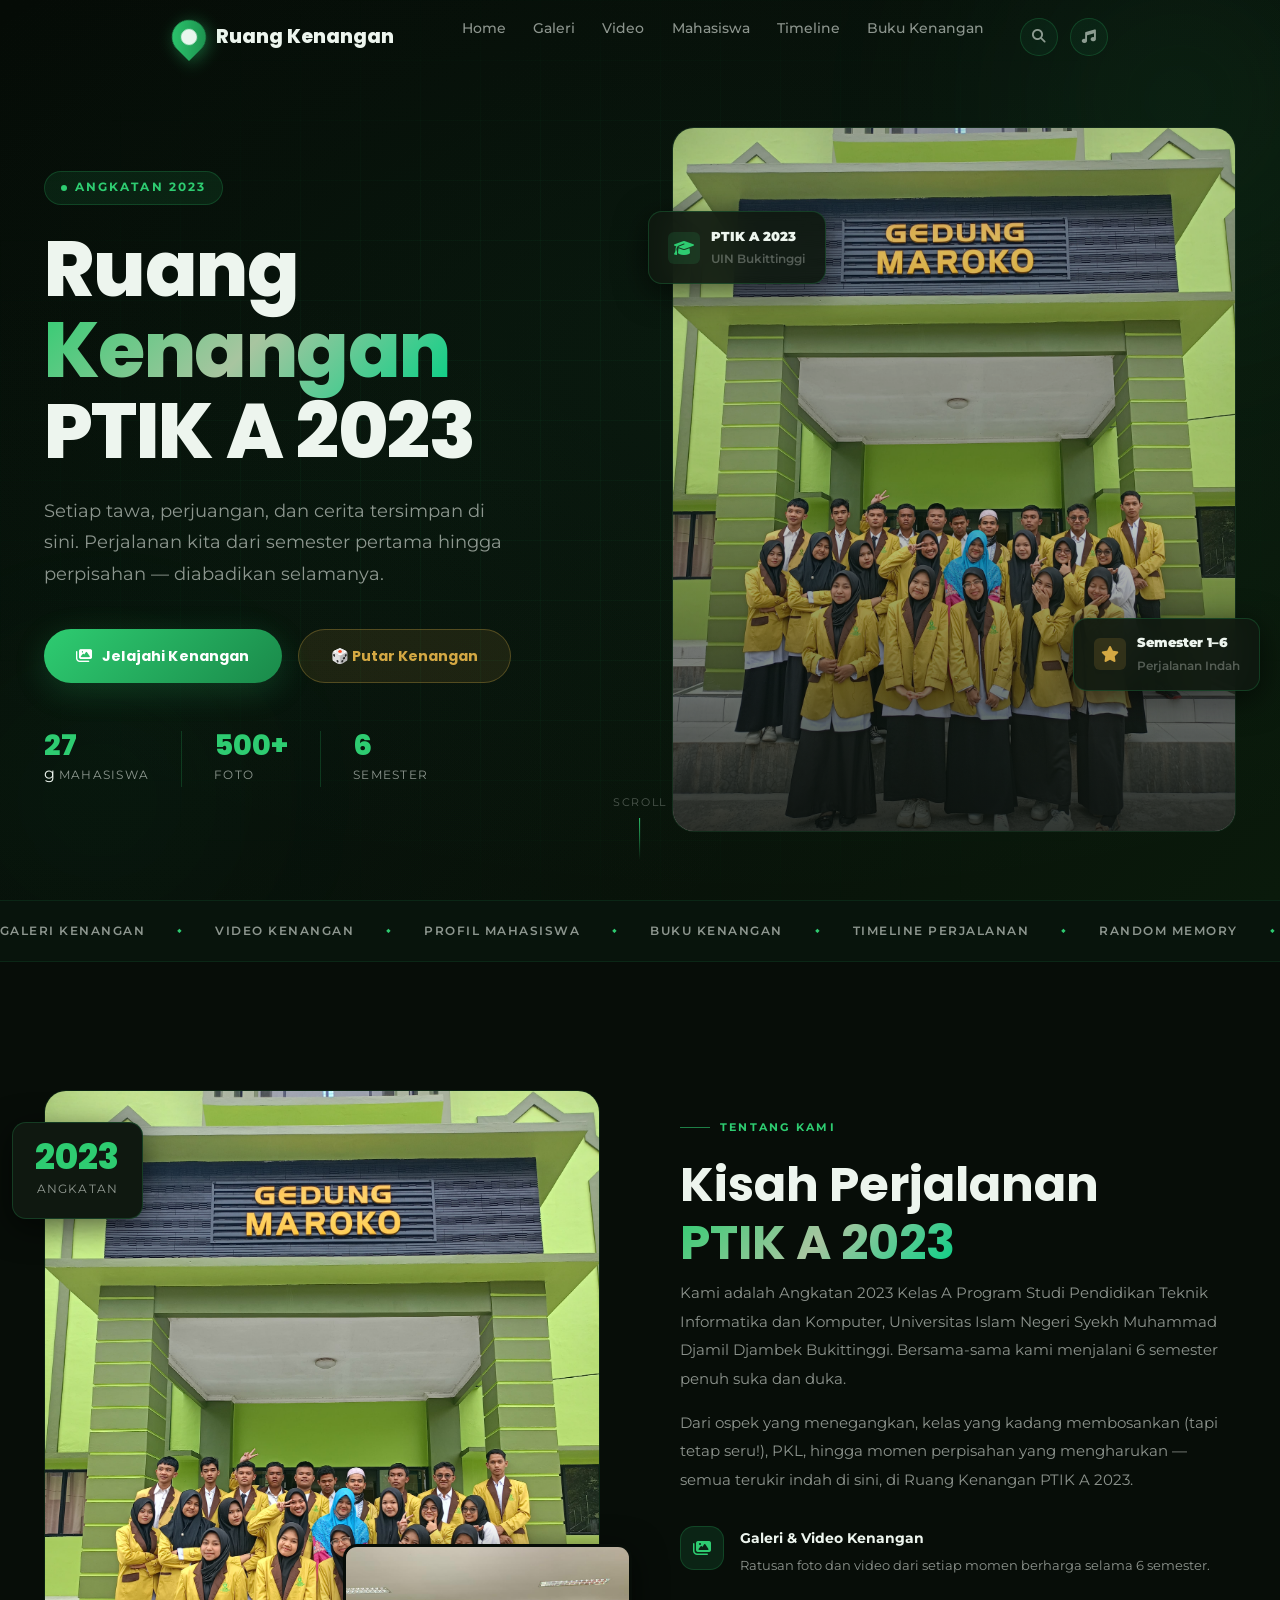
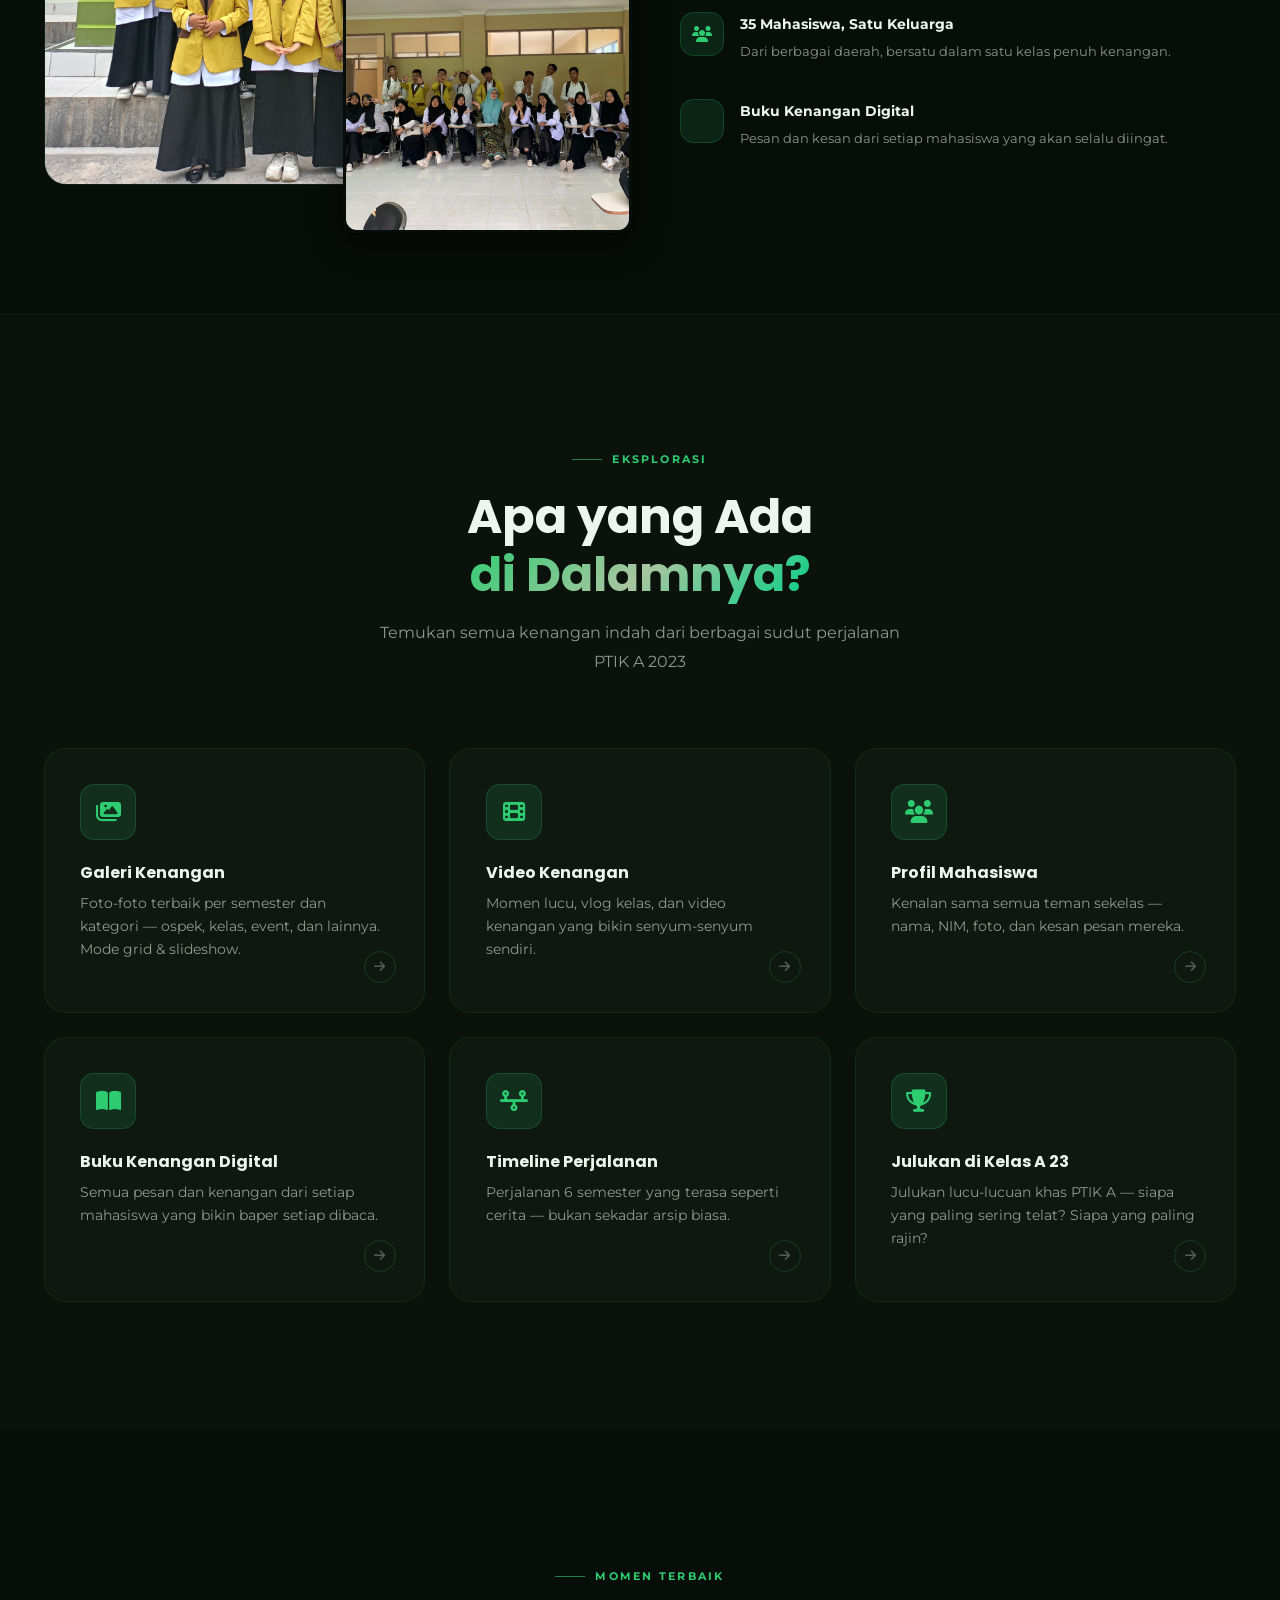
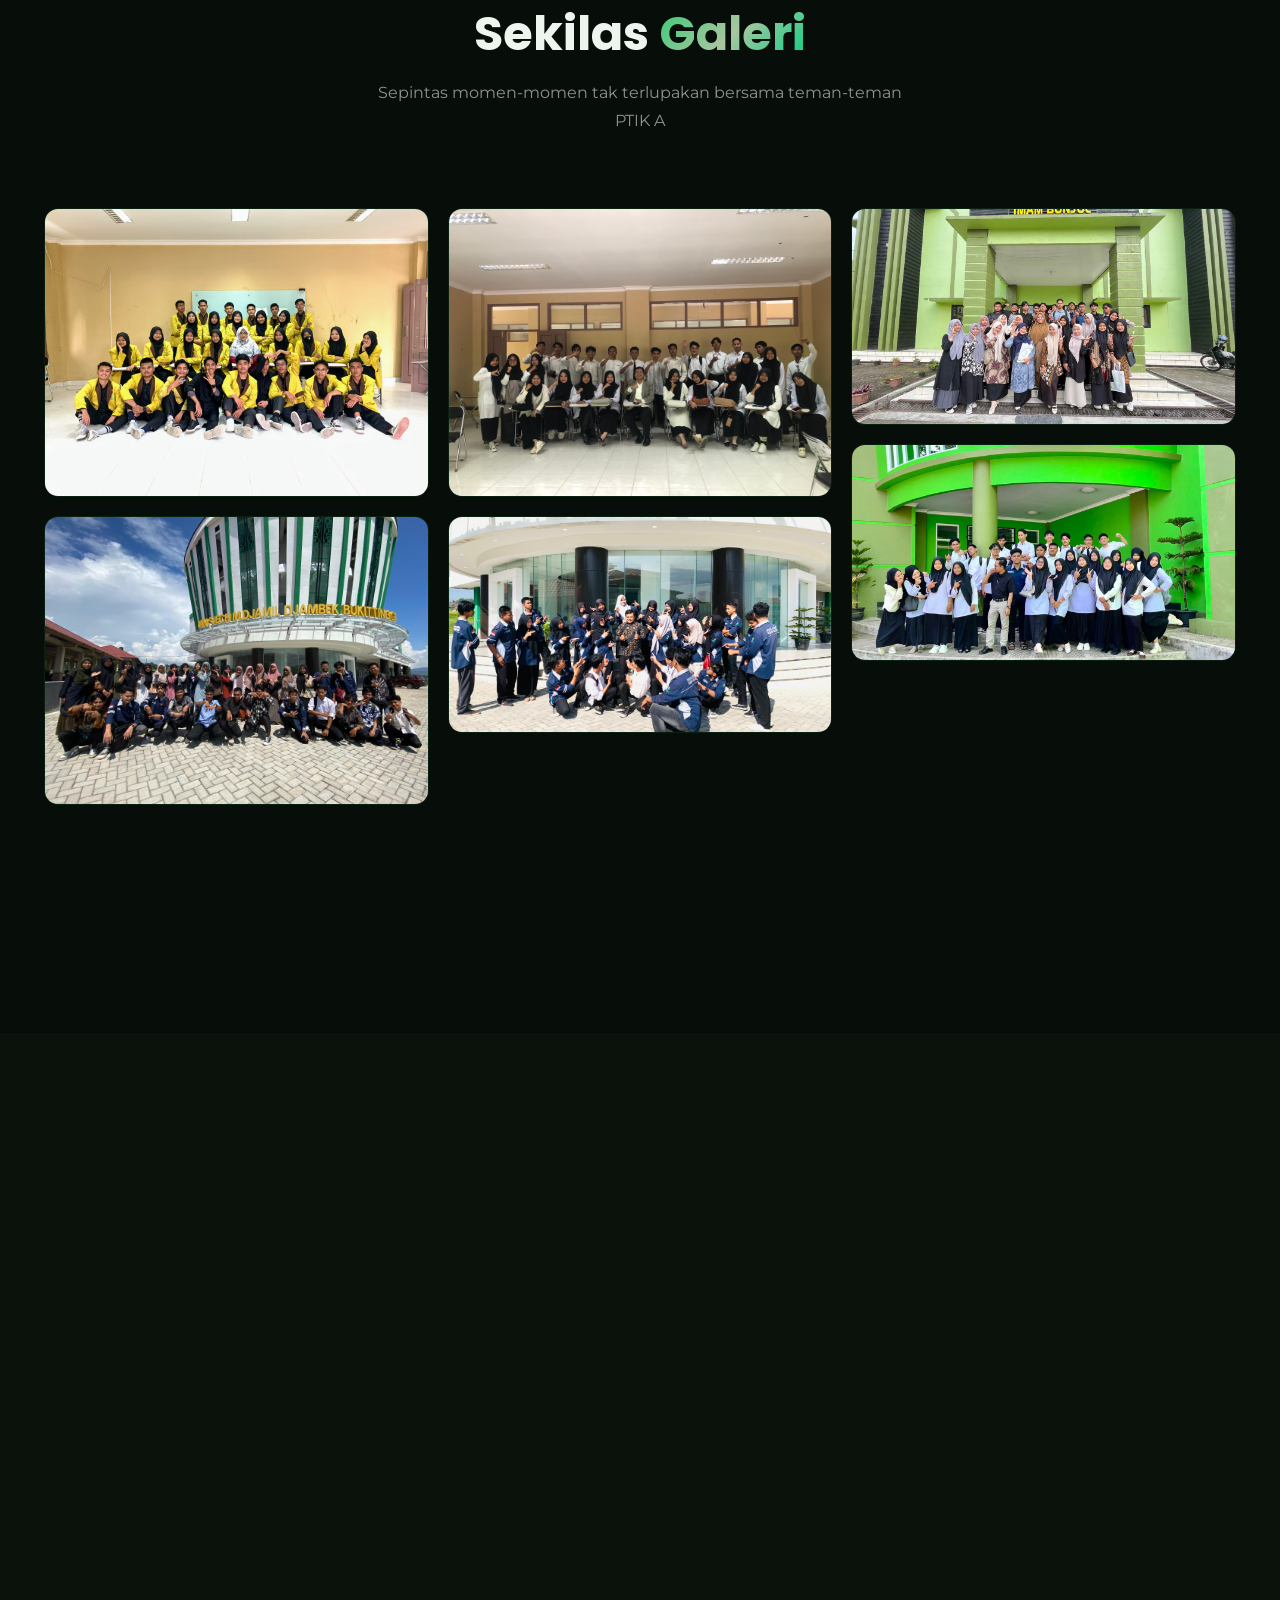
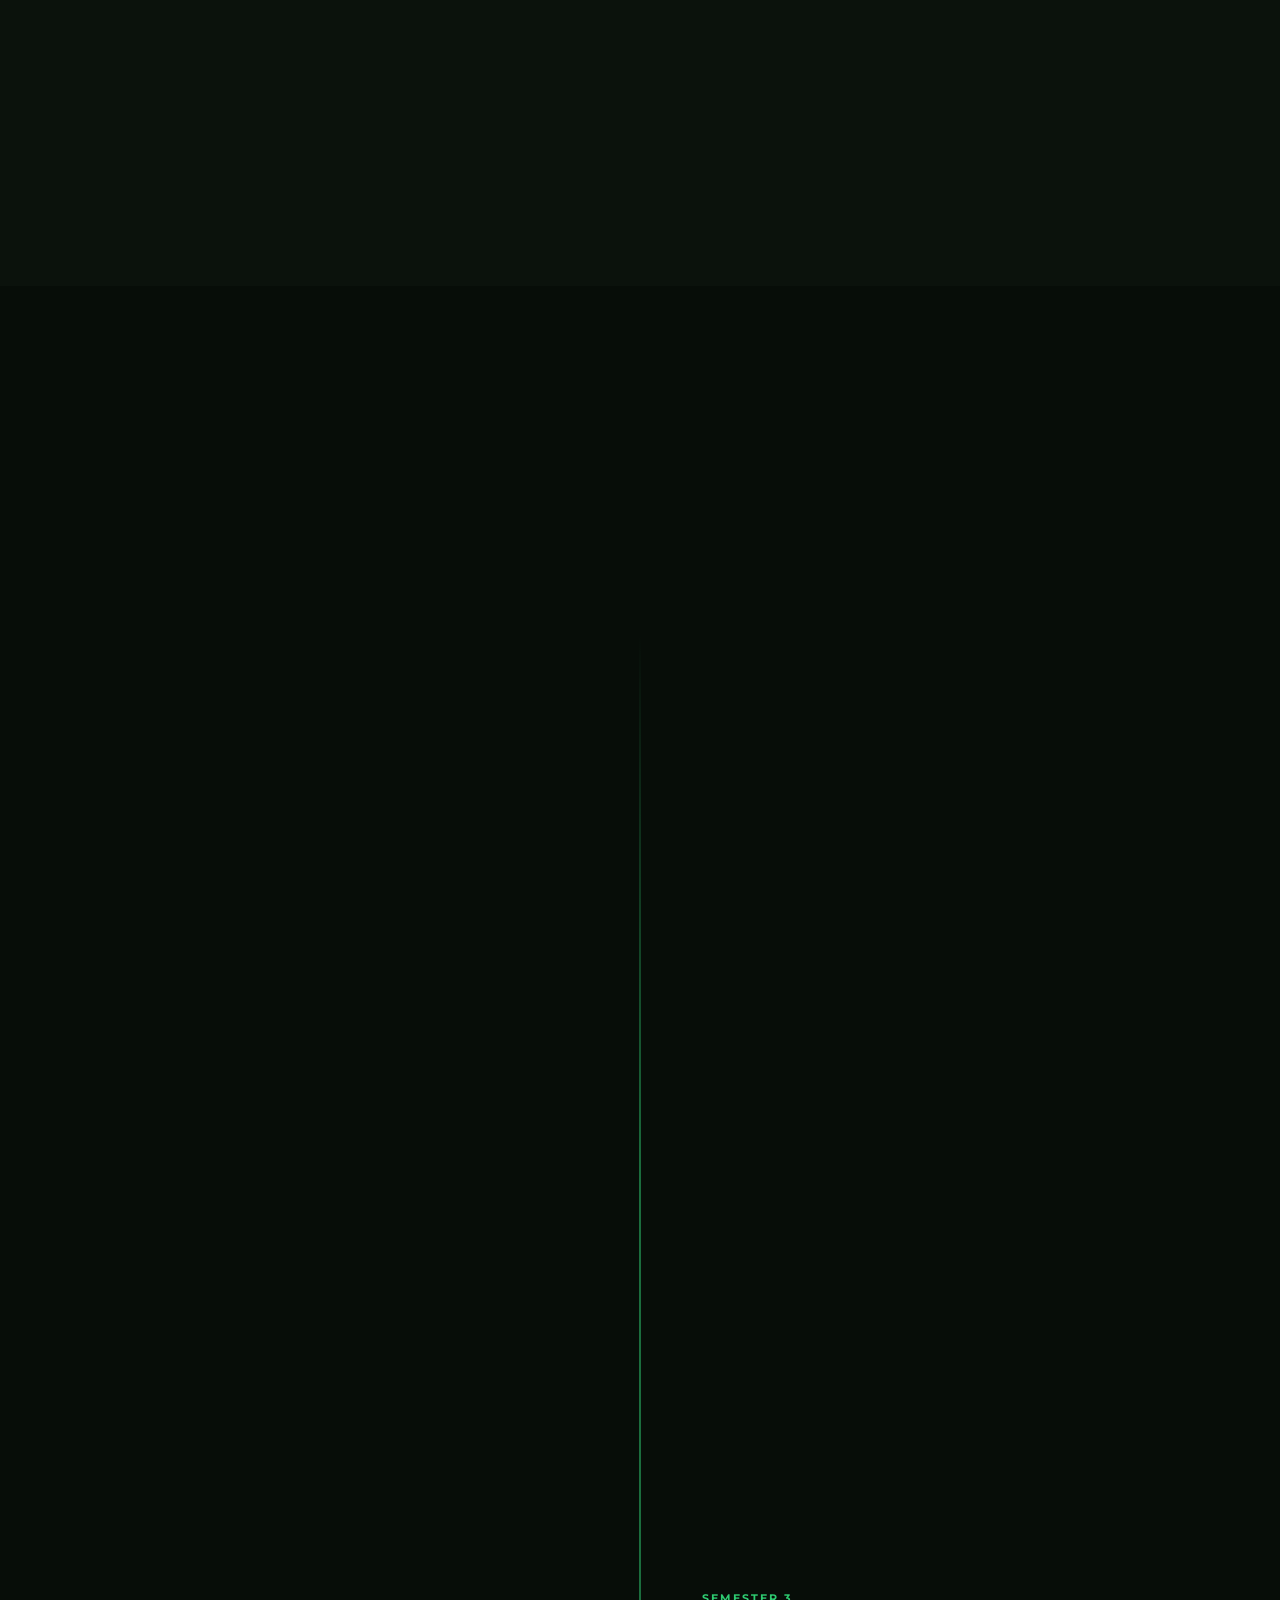
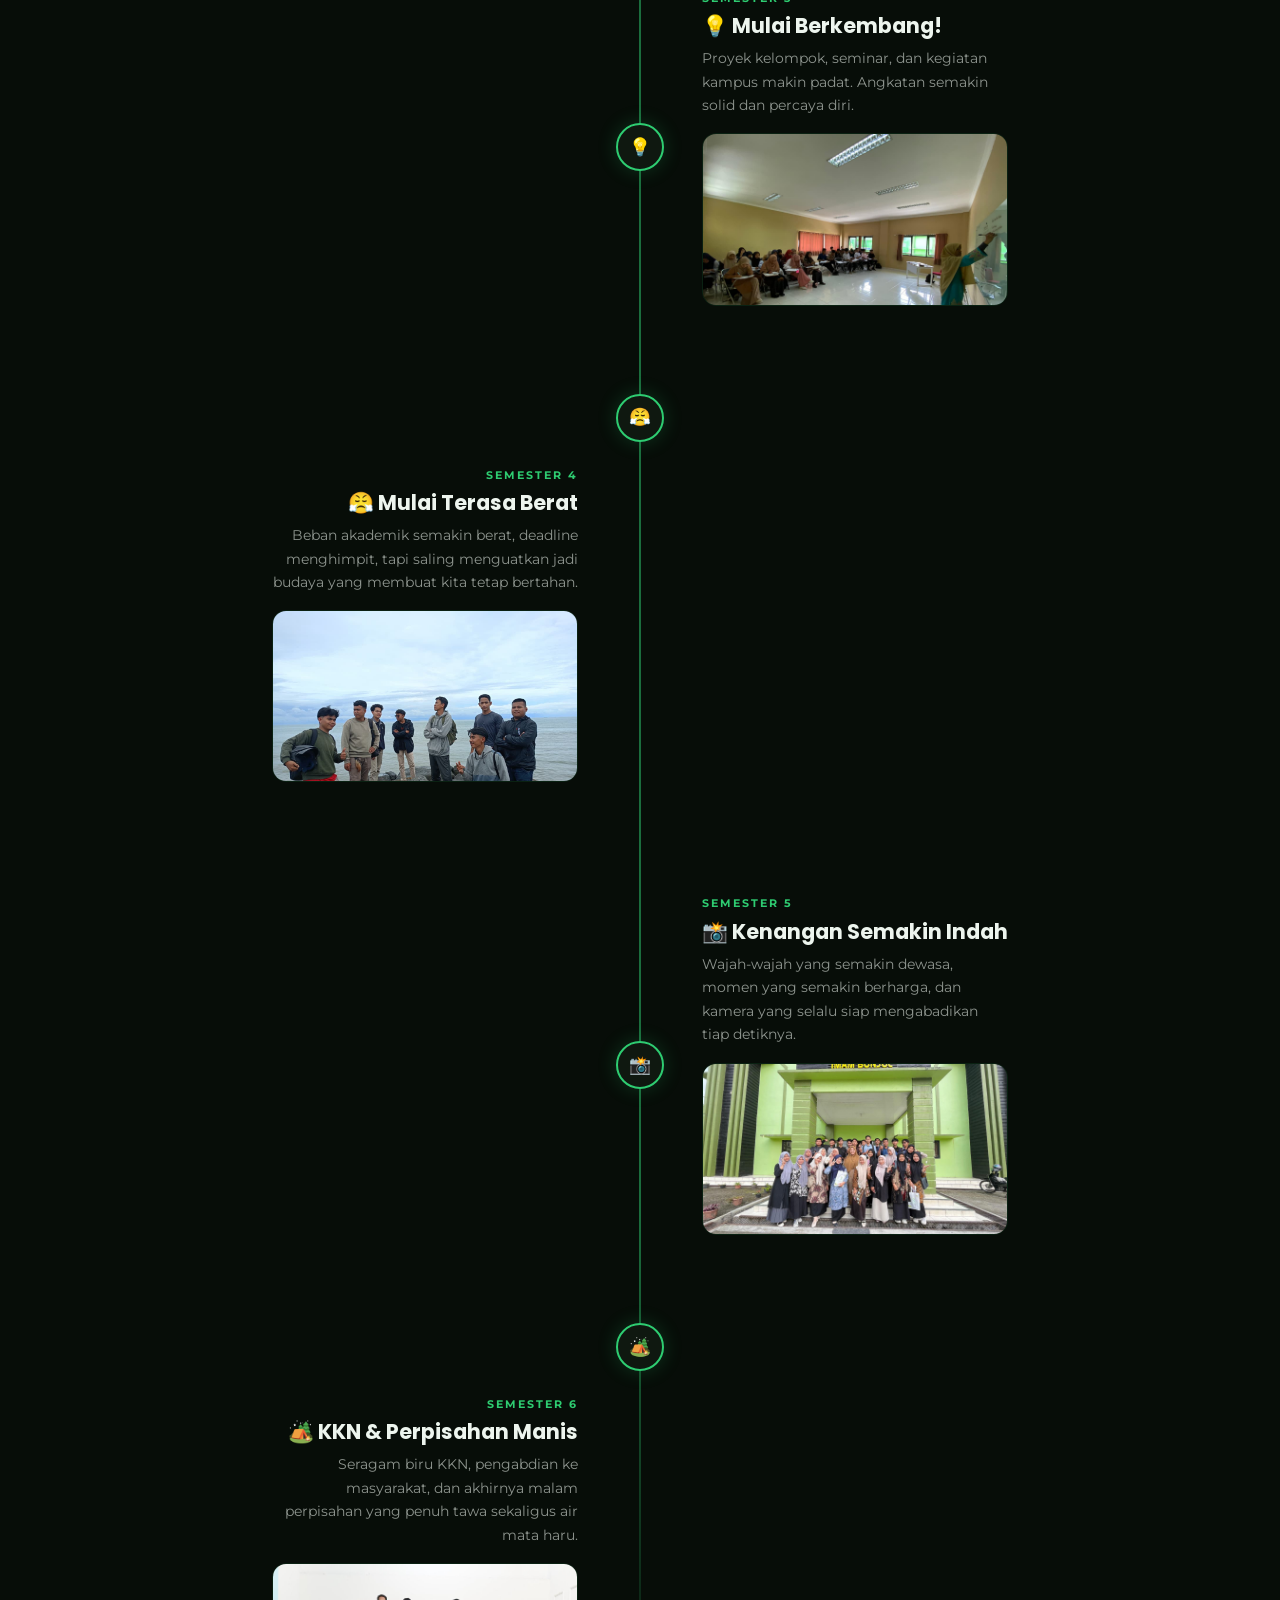
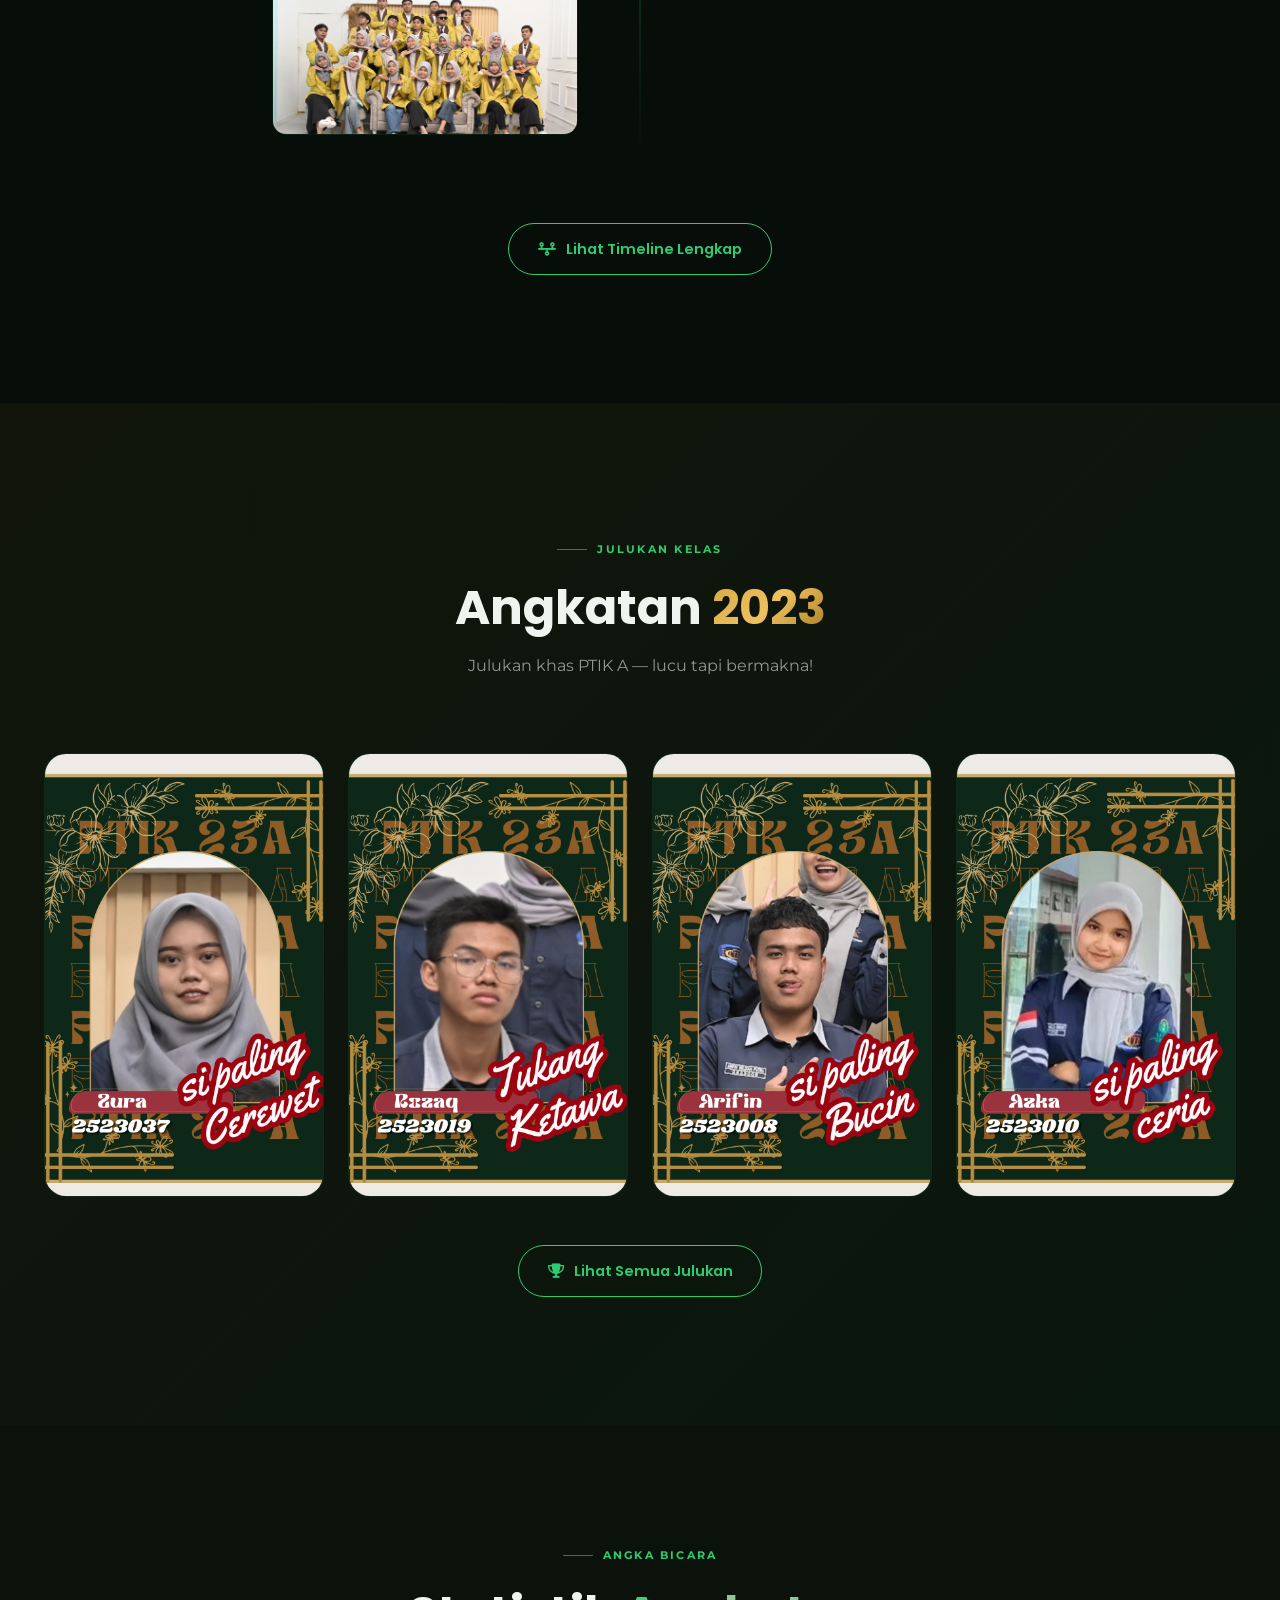
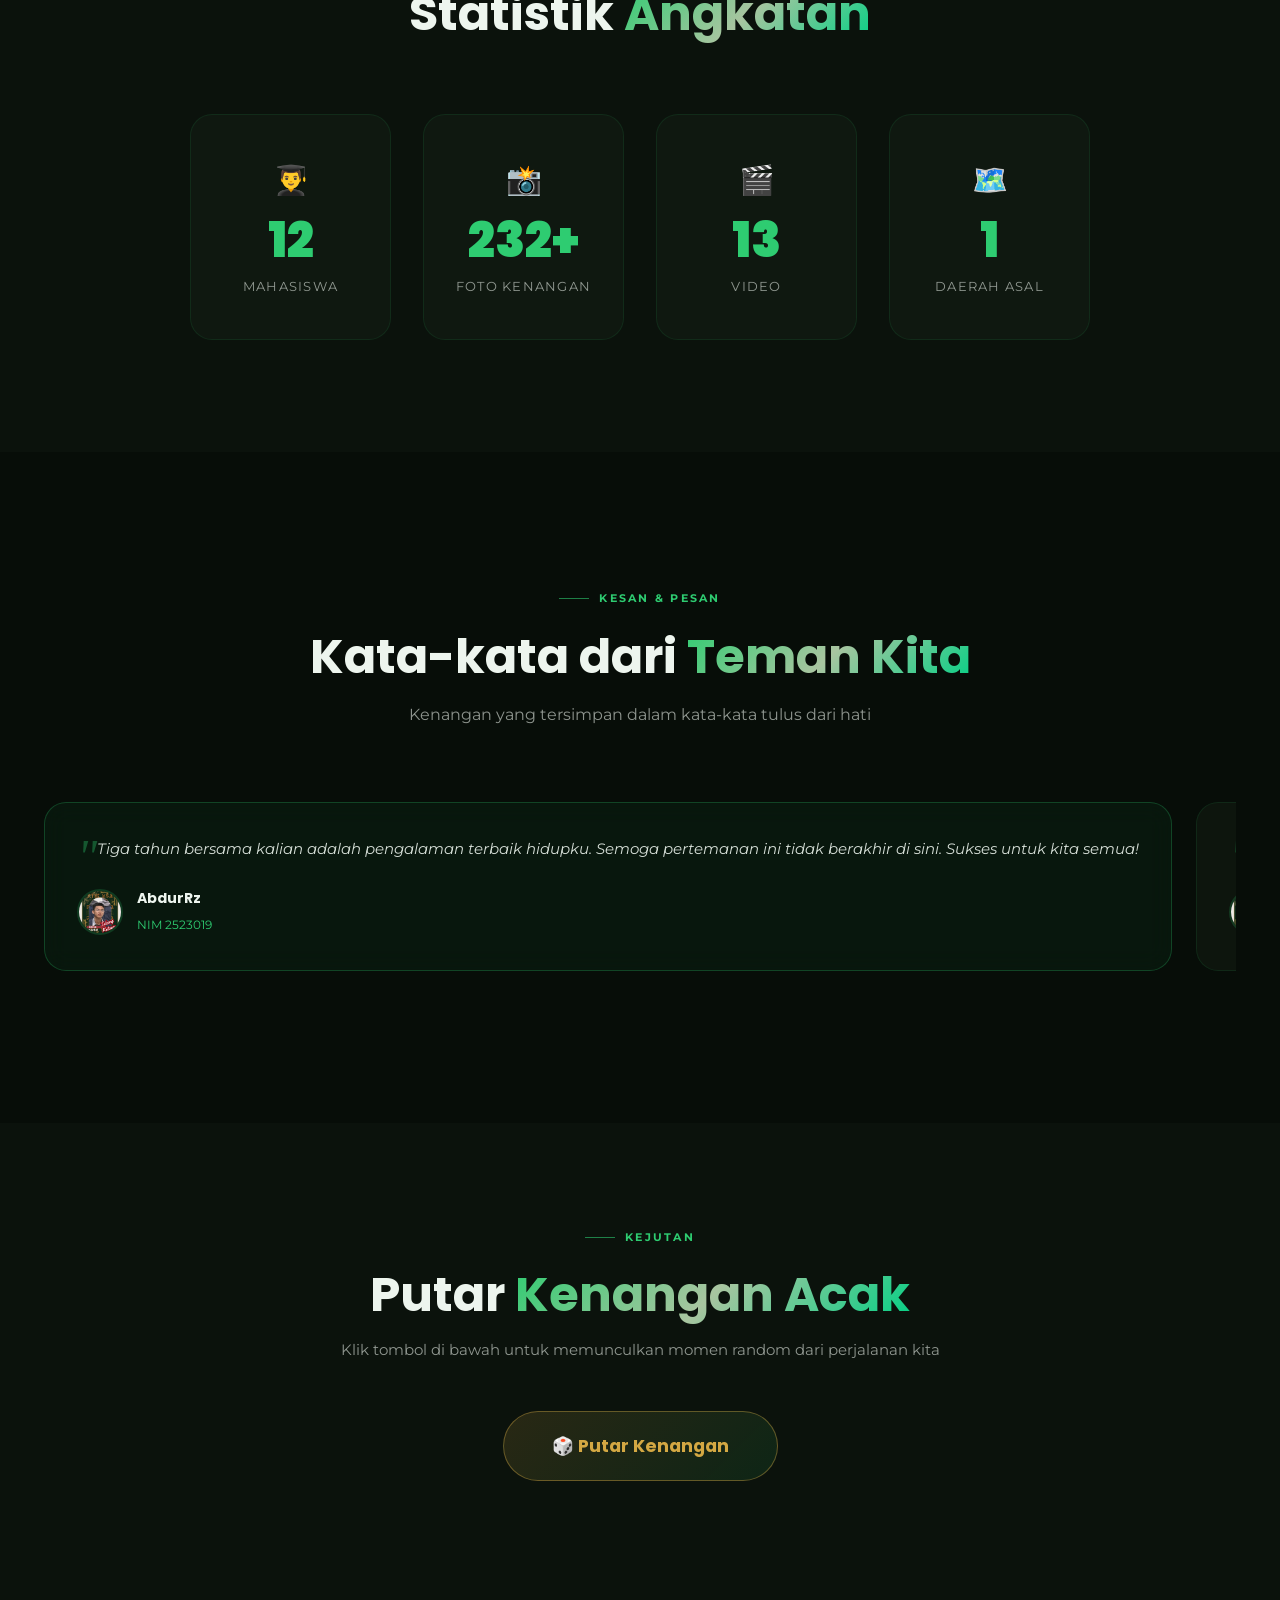
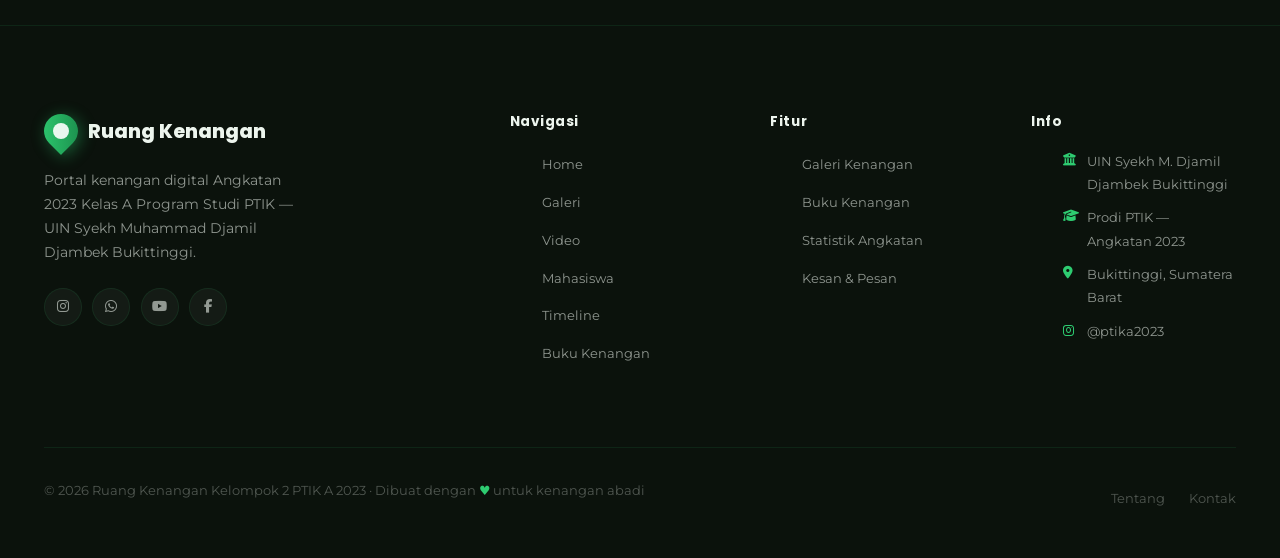
==== index.html @ 95373ca5 "update" ====
<!DOCTYPE html>
<html lang="id">

<head>
  <meta charset="UTF-8" />
  <meta name="viewport" content="width=device-width, initial-scale=1.0" />
  <title>Ruang Kenangan PTIK A 2023</title>
  <link href="https://cdn.jsdelivr.net/npm/bootstrap@5.3.0/dist/css/bootstrap.min.css" rel="stylesheet" />
  <link
    href="https://fonts.googleapis.com/css2?family=Poppins:wght@300;400;500;600;700;800;900&family=Montserrat:wght@300;400;500;600;700;800&display=swap"
    rel="stylesheet" />
  <link rel="stylesheet" href="https://cdnjs.cloudflare.com/ajax/libs/font-awesome/6.5.0/css/all.min.css" />
  <link rel="stylesheet" href="css/style.css" />
  <style>
    /* ── Timeline preview item tambahan ── */
    .timeline-item .timeline-img {
      width: 100%;
      aspect-ratio: 16/9;
      object-fit: cover;
      object-position: center top;
      border-radius: var(--radius-m);
      margin-top: 0.9rem;
      border: 1px solid var(--border);
      display: block;
    }
  </style>
</head>

<body>

  <!-- ═══ SEARCH OVERLAY ═══ -->
  <div class="search-overlay" id="searchOverlay">
    <button class="search-close" id="searchClose"><i class="fas fa-times"></i></button>
    <div class="search-box">
      <input type="text" id="searchInput" placeholder="Cari nama, momen." autocomplete="off" />
      <p style="margin-top:1rem;font-size:0.85rem;color:var(--text-faint);">Tekan Esc untuk tutup</p>
    </div>
  </div>

  <!-- ═══ NAVBAR ═══ -->
  <nav class="navbar" id="navbar">
    <div class="nav-container">
      <a href="index.html" class="nav-logo">
        <div class="logo-leaf">
          <div class="logo-leaf-inner"></div>
        </div>
        <span>Ruang Kenangan</span>
      </a>

      <ul class="nav-links" id="navLinks">
        <li><a href="index.html" class="nav-link active-nav">Home</a></li>
        <li><a href="pages/galeri.html" class="nav-link">Galeri</a></li>
        <li><a href="pages/video.html" class="nav-link">Video</a></li>
        <li><a href="pages/mahasiswa.html" class="nav-link">Mahasiswa</a></li>
        <li><a href="pages/timeline.html" class="nav-link">Timeline</a></li>
        <li><a href="pages/buku.html" class="nav-link">Buku Kenangan</a></li>
      </ul>

      <div class="nav-right">
        <button class="nav-search-btn" id="searchBtn" title="Cari">
          <i class="fas fa-search"></i>
        </button>
        <button class="nav-music-btn" id="musicBtn" title="Putar Musik">
          <i class="fas fa-music"></i>
        </button>
        <button class="hamburger" id="hamburger" aria-label="Toggle menu">
          <span></span><span></span><span></span>
        </button>
      </div>
    </div>
  </nav>

  <!-- ═══ HERO ═══ -->
  <section class="hero" id="home">
    <div class="hero-bg">
      <div class="hero-bg-overlay"></div>
      <div class="hero-grid-bg"></div>
      <div class="hero-blob hero-blob-1"></div>
      <div class="hero-blob hero-blob-2"></div>
    </div>

    <div class="hero-container">
      <div class="hero-content" data-animate="fade-up">
        <div class="hero-badge">
          <div class="badge-pulse"></div>
          ANGKATAN 2023
        </div>
        <h1 class="hero-title">
          Ruang<br />
          <span class="line-2">Kenangan</span><br />
          PTIK A 2023
        </h1>
        <p class="hero-sub">
          Setiap tawa, perjuangan, dan cerita tersimpan di sini. Perjalanan kita dari semester pertama hingga perpisahan
          — diabadikan selamanya.
        </p>
        <div class="hero-actions">
          <a href="pages/galeri.html" class="btn-primary">
            <i class="fas fa-images"></i>
            Jelajahi Kenangan
          </a>
          <button class="btn-random" id="randomBtn">
            🎲 Putar Kenangan
          </button>
        </div>
        <div class="hero-stats">
          <div class="hero-stat">
            <strong>27</strong>g  
            <span>Mahasiswa</span>
          </div>
          <div class="hero-stat-divider"></div>
          <div class="hero-stat">
            <strong>500+</strong>
            <span>Foto</span>
          </div>
          <div class="hero-stat-divider"></div>
          <div class="hero-stat">
            <strong>6</strong>
            <span>Semester</span>
          </div>
        </div>
      </div>

      <div class="hero-visual" data-animate="fade-left">
        <div class="hero-img-frame">
          <img src="assets/1.1.jpeg" alt="Angkatan PTIK A 2023" />
          <div class="hero-img-overlay"></div>
        </div>
        <div class="hero-float-card card-1">
          <div class="float-icon green"><i class="fas fa-graduation-cap"></i></div>
          <div>
            <strong style="font-size:0.82rem;color:var(--text);display:block;">PTIK A 2023</strong>
            <span style="font-size:0.72rem;color:var(--text-faint);">UIN Bukittinggi</span>
          </div>
        </div>
        <div class="hero-float-card card-2">
          <div class="float-icon gold"><i class="fas fa-star"></i></div>
          <div>
            <strong style="font-size:0.82rem;color:var(--text);display:block;">Semester 1–6</strong>
            <span style="font-size:0.72rem;color:var(--text-faint);">Perjalanan Indah</span>
          </div>
        </div>
      </div>
    </div>

    <!-- Random memory display -->
    <div style="position:relative;z-index:2;padding:0 1.5rem 2rem;max-width:700px;margin:0 auto;display:none;"
      id="randomDisplayHome">
      <div class="random-img-frame show" id="randomFrame">
        <img src="" alt="Random Memory" id="randomImg" />
      </div>
    </div>

    <div class="scroll-indicator">
      <span>Scroll</span>
      <div class="scroll-line"></div>
    </div>
  </section>

  <!-- ═══ MARQUEE ═══ -->
  <div class="marquee-section">
    <div class="marquee-track">
      <div class="marquee-content">
        <span>Galeri Kenangan</span><span class="marquee-dot">◆</span>
        <span>Video Kenangan</span><span class="marquee-dot">◆</span>
        <span>Profil Mahasiswa</span><span class="marquee-dot">◆</span>
        <span>Buku Kenangan</span><span class="marquee-dot">◆</span>
        <span>Timeline Perjalanan</span><span class="marquee-dot">◆</span>
        <span>Random Memory</span><span class="marquee-dot">◆</span>
        <span>Musik Kenangan</span><span class="marquee-dot">◆</span>
        <span>Galeri Kenangan</span><span class="marquee-dot">◆</span>
        <span>Video Kenangan</span><span class="marquee-dot">◆</span>
        <span>Profil Mahasiswa</span><span class="marquee-dot">◆</span>
        <span>Buku Kenangan</span><span class="marquee-dot">◆</span>
      </div>
    </div>
  </div>

  <!-- ═══ TENTANG ═══ -->
  <section class="about" id="tentang">
    <div class="container">
      <div class="about-grid">
        <div class="about-img-stack" data-animate="fade-right">
          <img src="assets/1.1.jpeg" alt="Foto Kelas" class="about-img-main" />
          <img src="assets/1.2.jpeg" alt="Momen Bersama" class="about-img-accent" />
          <div class="about-badge">
            <span class="about-badge-num">2023</span>
            <span class="about-badge-label">Angkatan</span>
          </div>
        </div>

        <div class="about-content" data-animate="fade-left">
          <div class="section-label">Tentang Kami</div>
          <h2 class="section-title">Kisah Perjalanan<br /><span class="gradient-text">PTIK A 2023</span></h2>
          <p class="about-text">
            Kami adalah Angkatan 2023 Kelas A Program Studi Pendidikan Teknik Informatika dan Komputer, Universitas
            Islam Negeri Syekh Muhammad Djamil Djambek Bukittinggi. Bersama-sama kami menjalani 6 semester penuh suka
            dan duka.
          </p>
          <p class="about-text">
            Dari ospek yang menegangkan, kelas yang kadang membosankan (tapi tetap seru!), PKL, hingga momen perpisahan
            yang mengharukan — semua terukir indah di sini, di Ruang Kenangan PTIK A 2023.
          </p>
          <div class="about-features">
            <div class="about-feature">
              <div class="about-feature-icon"><i class="fas fa-images"></i></div>
              <div>
                <strong>Galeri & Video Kenangan</strong>
                <p>Ratusan foto dan video dari setiap momen berharga selama 6 semester.</p>
              </div>
            </div>
            <div class="about-feature">
              <div class="about-feature-icon"><i class="fas fa-users"></i></div>
              <div>
                <strong>35 Mahasiswa, Satu Keluarga</strong>
                <p>Dari berbagai daerah, bersatu dalam satu kelas penuh kenangan.</p>
              </div>
            </div>
            <div class="about-feature">
              <div class="about-feature-icon"><i class="fas fa-book-heart"></i></div>
              <div>
                <strong>Buku Kenangan Digital</strong>
                <p>Pesan dan kesan dari setiap mahasiswa yang akan selalu diingat.</p>
              </div>
            </div>
          </div>
        </div>
      </div>
    </div>
  </section>

  <!-- ═══ FITUR ═══ -->
  <section class="features" id="fitur">
    <div class="container">
      <div class="section-header" data-animate="fade-up">
        <div class="section-label">Eksplorasi</div>
        <h2 class="section-title">Apa yang Ada<br /><span class="gradient-text">di Dalamnya?</span></h2>
        <p class="section-sub">Temukan semua kenangan indah dari berbagai sudut perjalanan PTIK A 2023</p>
      </div>

      <div class="features-grid">
        <a href="pages/galeri.html" class="feature-card" data-animate="fade-up" data-delay="0">
          <div class="feature-icon-wrap"><i class="fas fa-images"></i></div>
          <h3>Galeri Kenangan</h3>
          <p>Foto-foto terbaik per semester dan kategori — ospek, kelas, event, dan lainnya. Mode grid & slideshow.</p>
          <div class="feature-arrow"><i class="fas fa-arrow-right"></i></div>
        </a>

        <a href="pages/video.html" class="feature-card" data-animate="fade-up" data-delay="100">
          <div class="feature-icon-wrap"><i class="fas fa-film"></i></div>
          <h3>Video Kenangan</h3>
          <p>Momen lucu, vlog kelas, dan video kenangan yang bikin senyum-senyum sendiri.</p>
          <div class="feature-arrow"><i class="fas fa-arrow-right"></i></div>
        </a>

        <a href="pages/mahasiswa.html" class="feature-card" data-animate="fade-up" data-delay="200">
          <div class="feature-icon-wrap"><i class="fas fa-users"></i></div>
          <h3>Profil Mahasiswa</h3>
          <p>Kenalan sama semua teman sekelas — nama, NIM, foto, dan kesan pesan mereka.</p>
          <div class="feature-arrow"><i class="fas fa-arrow-right"></i></div>
        </a>

        <a href="pages/buku.html" class="feature-card" data-animate="fade-up" data-delay="0">
          <div class="feature-icon-wrap"><i class="fas fa-book-open"></i></div>
          <h3>Buku Kenangan Digital</h3>
          <p>Semua pesan dan kenangan dari setiap mahasiswa yang bikin baper setiap dibaca.</p>
          <div class="feature-arrow"><i class="fas fa-arrow-right"></i></div>
        </a>

        <a href="pages/timeline.html" class="feature-card" data-animate="fade-up" data-delay="100">
          <div class="feature-icon-wrap"><i class="fas fa-timeline"></i></div>
          <h3>Timeline Perjalanan</h3>
          <p>Perjalanan 6 semester yang terasa seperti cerita — bukan sekadar arsip biasa.</p>
          <div class="feature-arrow"><i class="fas fa-arrow-right"></i></div>
        </a>

        <a href="#awards" class="feature-card" data-animate="fade-up" data-delay="200">
          <div class="feature-icon-wrap"><i class="fas fa-trophy"></i></div>
          <h3>Julukan di Kelas A 23</h3>
          <p>Julukan lucu-lucuan khas PTIK A — siapa yang paling sering telat? Siapa yang paling rajin?</p>
          <div class="feature-arrow"><i class="fas fa-arrow-right"></i></div>
        </a>
      </div>
    </div>
  </section>

  <!-- ═══ GALLERY PREVIEW ═══ -->
  <section class="gallery-preview" id="galeri">
    <div class="container">
      <div class="section-header" data-animate="fade-up">
        <div class="section-label">Momen Terbaik</div>
        <h2 class="section-title">Sekilas <span class="gradient-text">Galeri</span></h2>
        <p class="section-sub">Sepintas momen-momen tak terlupakan bersama teman-teman PTIK A</p>
      </div>

      <div class="gallery-masonry" data-animate="fade-up">
        <div class="gallery-item">
          <img src="assets/1.jpeg" alt="Ospek 2023" loading="lazy" />
          <div class="gallery-overlay">
            <div class="gallery-caption">Ospek 2023<span>Semester 1</span></div>
          </div>
        </div>
        <div class="gallery-item">
          <img src="assets/2.jpeg" alt="Kelas Bersama" loading="lazy" />
          <div class="gallery-overlay">
            <div class="gallery-caption">Kelas Bersama<span>Semester 2</span></div>
          </div>
        </div>
        <div class="gallery-item">
          <img src="assets/3.jpeg" alt="Nongkrong Bareng" loading="lazy" />
          <div class="gallery-overlay">
            <div class="gallery-caption">Nongkrong Bareng<span>Kehidupan Kampus</span></div>
          </div>
        </div>
        <div class="gallery-item">
          <img src="assets/4.jpeg" alt="Seminar & Event" loading="lazy" />
          <div class="gallery-overlay">
            <div class="gallery-caption">Event Kampus<span>Semester 3</span></div>
          </div>
        </div>
        <div class="gallery-item">
          <img src="assets/5.jpeg" alt="Wisuda" loading="lazy" />
          <div class="gallery-overlay">
            <div class="gallery-caption">Persiapan Wisuda<span>Semester 6</span></div>
          </div>
        </div>
        <div class="gallery-item">
          <img src="assets/6.jpeg" alt="PKL" loading="lazy" />
          <div class="gallery-overlay">
            <div class="gallery-caption">PKL & Magang<span>Semester 4</span></div>
          </div>
        </div>
      </div>

      <div class="gallery-cta" data-animate="fade-up">
        <a href="pages/galeri.html" class="btn-outline">
          <i class="fas fa-images"></i>
          Lihat Semua Foto
        </a>
      </div>
    </div>
  </section>

  <!-- ═══ VIDEO KENANGAN ═══ -->
  <!-- ═══ VIDEO KENANGAN ═══ -->
  <!-- VIDEO MODAL — sama persis dengan video.html -->
  <div class="video-modal" id="videoModalHome" style="
    position:fixed;inset:0;background:rgba(7,13,8,0.97);z-index:5000;
    display:none;align-items:center;justify-content:center;
    flex-direction:column;gap:1.5rem;padding:2rem;">
    <button id="videoModalHomeClose" style="
      position:fixed;top:1.5rem;right:1.5rem;width:46px;height:46px;
      border-radius:50%;border:1px solid rgba(46,204,113,0.2);background:none;
      color:#edf5ee;cursor:pointer;font-size:1.1rem;display:flex;
      align-items:center;justify-content:center;transition:all 0.32s;">
      <i class="fas fa-times"></i>
    </button>
    <div style="width:100%;max-width:860px;aspect-ratio:16/9;border-radius:22px;
      overflow:hidden;background:#000;border:1px solid rgba(46,204,113,0.2);position:relative;">
      <video id="videoPlayerHome" controls preload="metadata" playsinline
        style="width:100%;height:100%;object-fit:contain;display:block;background:#000;">
        <source id="videoSourceHome" src="" type="video/mp4" />
        Browser Anda tidak mendukung pemutaran video HTML5.
      </video>
      <div id="videoFallbackHome" style="
        position:absolute;inset:0;display:none;flex-direction:column;
        align-items:center;justify-content:center;text-align:center;
        color:rgba(237,245,238,0.58);padding:2rem;background:#111a12;">
        <i class="fas fa-exclamation-triangle" style="font-size:3rem;color:#2ecc71;margin-bottom:1rem;display:block;"></i>
        <p>Video tidak dapat dimuat. Pastikan file ada di folder <code>assets/</code>.</p>
      </div>
    </div>
    <div id="videoTitleHome" style="font-family:'Poppins',sans-serif;font-size:1.2rem;font-weight:700;color:#edf5ee;text-align:center;"></div>
    <div id="videoMetaHome" style="font-size:0.82rem;color:rgba(237,245,238,0.3);text-align:center;"></div>
  </div>

  <section class="video-section" id="video">
    <div class="container">
      <div class="section-header" data-animate="fade-up">
        <div class="section-label">Video</div>
        <h2 class="section-title">Video <span class="gradient-text">Kenangan</span></h2>
        <p class="section-sub">Rekaman momen-momen lucu dan emosional yang bikin kangen</p>
      </div>

      <div class="video-slider" data-animate="fade-up">

        <!-- Video 1 -->
        <div class="video-card">
          <div class="video-thumb" style="cursor:pointer;"
            onclick="openVideoHome('assets/v1.mp4','Malam Perpisahan PTIK A 2023','Semester 6 · Maret 2026')">
            <video muted loop playsinline preload="metadata"
              style="width:100%;height:100%;object-fit:cover;display:block;pointer-events:none;">
              <source src="assets/v1.mp4" type="video/mp4" />
            </video>
            <button class="video-play-btn"><i class="fas fa-play"></i></button>
            <span class="video-duration">12:47</span>
          </div>
          <div class="video-info">
            <h4>✨ Malam Perpisahan PTIK A 2023</h4>
            <span>Semester 6 · Maret 2026</span>
          </div>
        </div>

        <!-- Video 2 -->
        <div class="video-card">
          <div class="video-thumb" style="cursor:pointer;"
            onclick="openVideoHome('assets/v2.mp4','Foto Bareng Terakhir','Semester 6 · Februari 2026')">
            <video muted loop playsinline preload="metadata"
              style="width:100%;height:100%;object-fit:cover;display:block;pointer-events:none;">
              <source src="assets/v2.mp4" type="video/mp4" />
            </video>
            <button class="video-play-btn"><i class="fas fa-play"></i></button>
            <span class="video-duration">4:22</span>
          </div>
          <div class="video-info">
            <h4>📸 Foto Bareng Terakhir</h4>
            <span>Semester 6 · Februari 2026</span>
          </div>
        </div>

        <!-- Video 3 -->
        <div class="video-card">
          <div class="video-thumb" style="cursor:pointer;"
            onclick="openVideoHome('assets/v3.mp4','Hari Pertama Ospek','Semester 1 · September 2023')">
            <video muted loop playsinline preload="metadata"
              style="width:100%;height:100%;object-fit:cover;display:block;pointer-events:none;">
              <source src="assets/v3.mp4" type="video/mp4" />
            </video>
            <button class="video-play-btn"><i class="fas fa-play"></i></button>
            <span class="video-duration">2:34</span>
          </div>
          <div class="video-info">
            <h4>🎉 Hari Pertama Ospek</h4>
            <span>Semester 1 · September 2023</span>
          </div>
        </div>

        <!-- Video 4 -->
        <div class="video-card">
          <div class="video-thumb" style="cursor:pointer;"
            onclick="openVideoHome('assets/v4.mp4','Momen Lucu di Kelas','Semester 3 · September 2024')">
            <video muted loop playsinline preload="metadata"
              style="width:100%;height:100%;object-fit:cover;display:block;pointer-events:none;">
              <source src="assets/v4.mp4" type="video/mp4" />
            </video>
            <button class="video-play-btn"><i class="fas fa-play"></i></button>
            <span class="video-duration">3:20</span>
          </div>
          <div class="video-info">
            <h4>😄 Momen Lucu di Kelas</h4>
            <span>Semester 3 · September 2024</span>
          </div>
        </div>

      </div>

      <div style="text-align:center;margin-top:2.5rem;" data-animate="fade-up">
        <a href="pages/video.html" class="btn-outline">
          <i class="fas fa-film"></i> Lihat Semua Video
        </a>
      </div>
    </div>
  </section>

  <script>
    /* ── Video modal untuk index.html ── */
    const vModalHome  = document.getElementById('videoModalHome');
    const vPlayerHome = document.getElementById('videoPlayerHome');
    const vSourceHome = document.getElementById('videoSourceHome');

    function openVideoHome(src, title, meta) {
      document.getElementById('videoFallbackHome').style.display = 'none';
      vSourceHome.setAttribute('src', src);
      vPlayerHome.load();
      vPlayerHome.addEventListener('canplay', () => vPlayerHome.play(), { once: true });
      vPlayerHome.onerror = () => {
        document.getElementById('videoFallbackHome').style.display = 'flex';
      };
      document.getElementById('videoTitleHome').textContent = title;
      document.getElementById('videoMetaHome').textContent  = meta;
      vModalHome.style.display = 'flex';
      document.body.style.overflow = 'hidden';
    }

    function closeVideoHome() {
      vPlayerHome.pause();
      vPlayerHome.currentTime = 0;
      vSourceHome.setAttribute('src', '');
      vPlayerHome.load();
      vModalHome.style.display = 'none';
      document.body.style.overflow = '';
    }

    document.getElementById('videoModalHomeClose').addEventListener('click', closeVideoHome);
    vModalHome.addEventListener('click', e => { if (e.target === vModalHome) closeVideoHome(); });
    document.addEventListener('keydown', e => {
      if (e.key === 'Escape' && vModalHome.style.display === 'flex') closeVideoHome();
    });
  </script>

  <!-- ═══ TIMELINE PREVIEW ═══ -->
  <section class="timeline" id="timeline">
    <div class="container">
      <div class="section-header" data-animate="fade-up">
        <div class="section-label">Perjalanan</div>
        <h2 class="section-title">6 Semester <span class="gradient-text">Penuh Cerita</span></h2>
        <p class="section-sub">Setiap semester punya warna dan ceritanya masing-masing</p>
      </div>

      <div class="timeline-container">
        <div class="timeline-line"></div>

        <!-- Sem 1 -->
        <div class="timeline-item" data-animate="fade-up">
          <div class="timeline-content">
            <div class="timeline-sem">Semester 1</div>
            <h3>🎉 Ospek & Perkenalan</h3>
            <p>Hari-hari menegangkan ospek, foto bersama di Gedung Maroko, dan perkenalan pertama dengan teman baru dari berbagai penjuru Sumatera.</p>
            <img src="assets/1.jpeg" alt="Ospek Semester 1" class="timeline-img" loading="lazy" />
          </div>
          <div class="timeline-dot">
            <div class="timeline-dot-inner">🎉</div>
          </div>
          <div></div>
        </div>

        <!-- Sem 2 -->
        <div class="timeline-item" data-animate="fade-up" data-delay="100">
          <div></div>
          <div class="timeline-dot">
            <div class="timeline-dot-inner">📚</div>
          </div>
          <div class="timeline-content">
            <div class="timeline-sem">Semester 2</div>
            <h3>📚 Adaptasi & Belajar</h3>
            <p>Mulai terbiasa dengan ritme kuliah, tugas yang menantang, dan kebersamaan yang semakin hangat di dalam kelas.</p>
            <img src="assets/sem2.jpeg" alt="Adaptasi Semester 2" class="timeline-img" loading="lazy" />
          </div>
        </div>

        <!-- Sem 3 -->
        <div class="timeline-item" data-animate="fade-up" data-delay="200">
          <div class="timeline-content">
            <div class="timeline-sem">Semester 3</div>
            <h3>💡 Mulai Berkembang!</h3>
            <p>Proyek kelompok, seminar, dan kegiatan kampus makin padat. Angkatan semakin solid dan percaya diri.</p>
            <img src="assets/sem3.jpeg" alt="Berkembang Semester 3" class="timeline-img" loading="lazy" />
          </div>
          <div class="timeline-dot">
            <div class="timeline-dot-inner">💡</div>
          </div>
          <div></div>
        </div>

        <!-- Sem 4 -->
        <div class="timeline-item" data-animate="fade-up" data-delay="300">
          <div></div>
          <div class="timeline-dot">
            <div class="timeline-dot-inner">😤</div>
          </div>
          <div class="timeline-content">
            <div class="timeline-sem">Semester 4</div>
            <h3>😤 Mulai Terasa Berat</h3>
            <p>Beban akademik semakin berat, deadline menghimpit, tapi saling menguatkan jadi budaya yang membuat kita tetap bertahan.</p>
            <img src="assets/liburan.jpeg" alt="Semester 4" class="timeline-img" loading="lazy" />
          </div>
        </div>

        <!-- Sem 5 -->
        <div class="timeline-item" data-animate="fade-up" data-delay="400">
          <div class="timeline-content">
            <div class="timeline-sem">Semester 5</div>
            <h3>📸 Kenangan Semakin Indah</h3>
            <p>Wajah-wajah yang semakin dewasa, momen yang semakin berharga, dan kamera yang selalu siap mengabadikan tiap detiknya.</p>
            <img src="assets/5.jpeg" alt="Semester 5" class="timeline-img" loading="lazy" />
          </div>
          <div class="timeline-dot">
            <div class="timeline-dot-inner">📸</div>
          </div>
          <div></div>
        </div>

        <!-- Sem 6 -->
        <div class="timeline-item" data-animate="fade-up" data-delay="500">
          <div></div>
          <div class="timeline-dot">
            <div class="timeline-dot-inner">🏕️</div>
          </div>
          <div class="timeline-content">
            <div class="timeline-sem">Semester 6</div>
            <h3>🏕️ KKN & Perpisahan Manis</h3>
            <p>Seragam biru KKN, pengabdian ke masyarakat, dan akhirnya malam perpisahan yang penuh tawa sekaligus air mata haru.</p>
            <img src="assets/event.jpeg" alt="KKN Semester 6" class="timeline-img" loading="lazy" />
          </div>
        </div>

      </div>

      <div style="text-align:center;margin-top:3.5rem;" data-animate="fade-up">
        <a href="pages/timeline.html" class="btn-outline">
          <i class="fas fa-timeline"></i> Lihat Timeline Lengkap
        </a>
      </div>
    </div>
  </section>

  <!-- ═══ AWARDS PREVIEW ═══ -->
  <section class="awards" id="awards">
    <div class="awards-bg"></div>
    <div class="container" style="position:relative;z-index:1;">
      <div class="section-header" data-animate="fade-up">
        <div class="section-label">Julukan Kelas</div>
        <h2 class="section-title">Angkatan <span class="gold-text"> 2023</span></h2>
        <p class="section-sub">Julukan khas PTIK A — lucu tapi bermakna!</p>
      </div>

      <div class="awards-grid">
        <div class="mahasiswa-card" data-pesan="Yang paling aku kangenin adalah ngobrol santai di kantin sambil nunggu kelas. Seru banget itu!">
          <img src="/assets/13.png" alt="Mahasiswa" class="mahasiswa-avatar" />
          <h4>Salsabila Nazura</h4>
          <span class="nim">NIM 2523037</span>
          <button class="btn-profile">Lihat Profil</button>
        </div>
        <div class="mahasiswa-card" data-pesan="Yang paling aku kangenin adalah ngobrol santai di kantin sambil nunggu kelas. Seru banget itu!">
          <img src="/assets/14.png" alt="Mahasiswa" class="mahasiswa-avatar" />
          <h4>Muhammad Abdur Rozaq Damanik</h4>
          <span class="nim">NIM 2523019</span>
          <button class="btn-profile">Lihat Profil</button>
        </div>
        <div class="mahasiswa-card" data-pesan="Yang paling aku kangenin adalah ngobrol santai di kantin sambil nunggu kelas. Seru banget itu!">
          <img src="/assets/24.png" alt="Mahasiswa" class="mahasiswa-avatar" />
          <h4>Arifin Heldian Putra</h4>
          <span class="nim">NIM 2523008</span>
          <button class="btn-profile">Lihat Profil</button>
        </div>
        <div class="mahasiswa-card" data-pesan="Yang paling aku kangenin adalah ngobrol santai di kantin sambil nunggu kelas. Seru banget itu!">
          <img src="/assets/26.png" alt="Mahasiswa" class="mahasiswa-avatar" />
          <h4>Azka Khalillah Umah</h4>
          <span class="nim">NIM 2523010</span>
          <button class="btn-profile">Lihat Profil</button>
        </div>
      </div>

      <div style="text-align:center;margin-top:3rem;" data-animate="fade-up">
        <a href="pages/mahasiswa.html" class="btn-outline">
          <i class="fas fa-trophy"></i> Lihat Semua Julukan
        </a>
      </div>
    </div>
  </section>

  <!-- ═══ STATISTIK ═══ -->
  <section class="statistik" id="statistik">
    <div class="container">
      <div class="section-header" data-animate="fade-up">
        <div class="section-label">Angka Bicara</div>
        <h2 class="section-title">Statistik <span class="gradient-text">Angkatan</span></h2>
      </div>

      <div class="stats-grid">
        <div class="stat-card" data-animate="fade-up" data-delay="0">
          <span class="stat-icon">👨‍🎓</span>
          <span class="stat-number" data-target="27">0</span>
          <span class="stat-label">Mahasiswa</span>
        </div>
        <div class="stat-card" data-animate="fade-up" data-delay="100">
          <span class="stat-icon">📸</span>
          <span class="stat-number" data-target="500" data-suffix="+">0</span>
          <span class="stat-label">Foto Kenangan</span>
        </div>
        <div class="stat-card" data-animate="fade-up" data-delay="200">
          <span class="stat-icon">🎬</span>
          <span class="stat-number" data-target="30">0</span>
          <span class="stat-label">Video</span>
        </div>
        <div class="stat-card" data-animate="fade-up" data-delay="300">
          <span class="stat-icon">🗺️</span>
          <span class="stat-number" data-target="4">0</span>
          <span class="stat-label">Daerah Asal</span>
        </div>
      </div>
    </div>
  </section>

  <!-- ═══ TESTIMONI / KESAN PESAN ═══ -->
  <section class="testimoni" id="kesan">
    <div class="container">
      <div class="section-header" data-animate="fade-up">
        <div class="section-label">Kesan & Pesan</div>
        <h2 class="section-title">Kata-kata dari <span class="gradient-text">Teman Kita</span></h2>
        <p class="section-sub">Kenangan yang tersimpan dalam kata-kata tulus dari hati</p>
      </div>

      <div class="testi-slider" data-animate="fade-up">
        <div class="testi-card featured">
          <p class="testi-quote">Tiga tahun bersama kalian adalah pengalaman terbaik hidupku. Semoga pertemanan ini tidak berakhir di sini. Sukses untuk kita semua!</p>
          <div class="testi-author">
            <img src="/assets/14.png" alt="Mahasiswa" />
            <div>
              <strong>AbdurRz</strong>
              <span>NIM 2523019</span>
            </div>
          </div>
        </div>

        <div class="testi-card">
          <p class="testi-quote">Kelas ini mengajarkan ku banyak hal — bukan hanya tentang teknologi, tapi tentang arti persahabatan sejati. Terima kasih semuanya!</p>
          <div class="testi-author">
            <img src="/assets/13.png" alt="Mahasiswa" />
            <div>
              <strong>Zura</strong>
              <span>NIM 2523037</span>
            </div>
          </div>
        </div>

        <div class="testi-card">
          <p class="testi-quote">Inget banget waktu ospek kita semua panik. Sekarang udah mau lulus. Cepat banget ya. Semoga rezeki kita semua lancar!</p>
          <div class="testi-author">
            <img src="/assets/26.png" alt="Mahasiswa" />
            <div>
              <strong>Azka</strong>
              <span>NIM 2523010</span>
            </div>
          </div>
        </div>

        <div class="testi-card">
          <p class="testi-quote">Dari orang asing jadi sahabat sejati. PTIK A 2023 — nama yang akan selalu kuingat sampai tua. Kalian luar biasa!</p>
          <div class="testi-author">
            <img src="/assets/24.png" alt="Mahasiswa" />
            <div>
              <strong>Arifin</strong>
              <span>NIM 2523008</span>
            </div>
          </div>
        </div>

        <div class="testi-card">
          <p class="testi-quote">Walaupun jauh nanti, semoga tali silaturahmi kita tetap terjaga. Sukses dunia akhirat untuk seluruh keluarga besar PTIK A 2023!</p>
          <div class="testi-author">
            <img src="/assets/25.png" alt="Mahasiswa" />
            <div>
              <strong>Fariz</strong>
              <span>NIM 2523021</span>
            </div>
          </div>
        </div>
      </div>
    </div>
  </section>

  <!-- ═══ RANDOM MEMORY SECTION ═══ -->
  <section class="random-section">
    <div class="container">
      <div class="section-label" style="justify-content:center;">Kejutan</div>
      <h2 class="section-title" style="text-align:center;" data-animate="fade-up">
        Putar <span class="gradient-text">Kenangan Acak</span>
      </h2>
      <p style="text-align:center;color:var(--text-dim);margin-top:0.8rem;font-size:0.95rem;" data-animate="fade-up">
        Klik tombol di bawah untuk memunculkan momen random dari perjalanan kita
      </p>
      <div style="text-align:center;" data-animate="fade-up">
        <button class="btn-random-big" id="randomBtnBig">
          🎲 Putar Kenangan
        </button>
      </div>
      <div class="random-display" data-animate="fade-up">
        <div class="random-img-frame" id="randomFrame">
          <img src="" alt="Kenangan Random" id="randomImg" />
        </div>
      </div>
    </div>
  </section>

  <!-- ═══ FOOTER ═══ -->
  <footer class="footer">
    <div class="container">
      <div class="footer-grid">
        <div class="footer-brand">
          <a href="index.html" class="nav-logo" style="margin-bottom:1.2rem;display:inline-flex;">
            <div class="logo-leaf">
              <div class="logo-leaf-inner"></div>
            </div>
            <span>Ruang Kenangan</span>
          </a>
          <p>Portal kenangan digital Angkatan 2023 Kelas A Program Studi PTIK — UIN Syekh Muhammad Djamil Djambek Bukittinggi.</p>
          <div class="social-links">
            <a href="https://www.instagram.com/ptik23a" class="social-link" aria-label="Instagram"><i class="fab fa-instagram"></i></a>
            <a href="https://wa.me/628887301230" class="social-link" aria-label="WhatsApp"><i class="fab fa-whatsapp"></i></a>
            <a href="https://www.youtube.com/@ptik23a" class="social-link" aria-label="YouTube"><i class="fab fa-youtube"></i></a>
            <a href="https://www.facebook.com/ptik23a" class="social-link" aria-label="Facebook"><i class="fab fa-facebook-f"></i></a>
          </div>
        </div>

        <div class="footer-col">
          <h5>Navigasi</h5>
          <ul>
            <li><a href="index.html">Home</a></li>
            <li><a href="pages/galeri.html">Galeri</a></li>
            <li><a href="pages/video.html">Video</a></li>
            <li><a href="pages/mahasiswa.html">Mahasiswa</a></li>
            <li><a href="pages/timeline.html">Timeline</a></li>
            <li><a href="pages/buku.html">Buku Kenangan</a></li>
          </ul>
        </div>

        <div class="footer-col">
          <h5>Fitur</h5>
          <ul>
            <li><a href="pages/galeri.html">Galeri Kenangan</a></li>
            <li><a href="pages/buku.html">Buku Kenangan</a></li>
            <li><a href="#statistik">Statistik Angkatan</a></li>
            <li><a href="#kesan">Kesan & Pesan</a></li>
          </ul>
        </div>

        <div class="footer-col">
          <h5>Info</h5>
          <ul class="footer-contact">
            <li><i class="fas fa-university"></i> UIN Syekh M. Djamil Djambek Bukittinggi</li>
            <li><i class="fas fa-graduation-cap"></i> Prodi PTIK — Angkatan 2023</li>
            <li><i class="fas fa-map-marker-alt"></i> Bukittinggi, Sumatera Barat</li>
            <li><i class="fab fa-instagram"></i> @ptika2023</li>
          </ul>
        </div>
      </div>

      <div class="footer-bottom">
        <p>© 2026 Ruang Kenangan Kelompok 2 PTIK A 2023 · Dibuat dengan <span class="footer-heart">♥</span> untuk kenangan abadi</p>
        <div class="footer-legal">
          <a href="#">Tentang</a>
          <a href="#">Kontak</a>
        </div>
      </div>
    </div>
  </footer>

  <script src="https://cdn.jsdelivr.net/npm/bootstrap@5.3.0/dist/js/bootstrap.bundle.min.js"></script>
  <script src="js/main.js"></script>
  <script>
    document.getElementById('randomBtn')?.addEventListener('click', function () {
      document.getElementById('randomDisplayHome').style.display = 'block';
    });
  </script>
</body>

</html>
---- css/style.css ----
/* ═══════════════════════════════════════════════════
   RUANG KENANGAN PTIK A 2023
   Elegant Green Theme — Nostalgia, Modern, Emotional
   ═══════════════════════════════════════════════════ */

*, *::before, *::after {
  box-sizing: border-box;
  margin: 0;
  padding: 0;
}

:root {
  /* Core Palette */
  --bg:           #070d08;
  --bg-2:         #0b120c;
  --bg-3:         #111a12;
  --bg-card:      #0f1810;

  --green:        #2ecc71;
  --green-deep:   #1a8a4a;
  --green-soft:   rgba(46, 204, 113, 0.12);
  --green-glow:   rgba(46, 204, 113, 0.28);
  --green-mid:    #27ae60;
  --emerald:      #00d084;
  --sage:         #a8c5a0;
  --mint:         #c6f4d6;

  --gold:         #d4a843;
  --gold-soft:    rgba(212, 168, 67, 0.15);

  --text:         #edf5ee;
  --text-dim:     rgba(237, 245, 238, 0.58);
  --text-faint:   rgba(237, 245, 238, 0.3);
  --white:        #ffffff;

  --border:       rgba(46, 204, 113, 0.1);
  --border-alt:   rgba(46, 204, 113, 0.2);

  --grad-green:   linear-gradient(135deg, #2ecc71 0%, #1a8a4a 100%);
  --grad-text:    linear-gradient(135deg, #2ecc71, #a8c5a0, #00d084);
  --grad-gold:    linear-gradient(135deg, #d4a843, #f0c060, #a07820);

  --radius-s:     6px;
  --radius-m:     14px;
  --radius-l:     22px;
  --radius-xl:    36px;
  --radius-pill:  100px;

  --shadow-s:     0 2px 12px rgba(0,0,0,0.5);
  --shadow-m:     0 8px 32px rgba(0,0,0,0.6);
  --shadow-l:     0 20px 60px rgba(0,0,0,0.7);
  --shadow-green: 0 8px 32px rgba(46,204,113,0.2);

  --font-display: 'Poppins', 'Montserrat', system-ui, sans-serif;
  --font-body:    'Montserrat', system-ui, sans-serif;

  --nav-h: 74px;
  --transition: all 0.32s cubic-bezier(0.4,0,0.2,1);
}

html {
  scroll-behavior: smooth;
  scroll-padding-top: var(--nav-h);
}

body {
  background: var(--bg);
  color: var(--text);
  font-family: var(--font-body);
  font-size: 16px;
  line-height: 1.72;
  overflow-x: hidden;
  -webkit-font-smoothing: antialiased;
}

img { display: block; max-width: 100%; }
a   { color: inherit; text-decoration: none; }
ul  { list-style: none; }

/* ─── UTILITIES ─── */
.container {
  max-width: 1240px;
  margin: 0 auto;
  padding: 0 1.5rem;
}

.gradient-text {
  background: var(--grad-text);
  -webkit-background-clip: text;
  background-clip: text;
  -webkit-text-fill-color: transparent;
}

.gold-text {
  background: var(--grad-gold);
  -webkit-background-clip: text;
  background-clip: text;
  -webkit-text-fill-color: transparent;
}

.section-label {
  display: inline-flex;
  align-items: center;
  gap: 10px;
  font-size: 0.7rem;
  font-weight: 700;
  letter-spacing: 0.2em;
  text-transform: uppercase;
  color: var(--green);
  margin-bottom: 1.2rem;
}

.section-label::before {
  content: '';
  display: block;
  width: 30px;
  height: 1px;
  background: var(--green);
  opacity: 0.6;
}

.section-title {
  font-family: var(--font-display);
  font-size: clamp(2rem, 4vw, 3rem);
  font-weight: 700;
  line-height: 1.2;
  color: var(--text);
}

.section-sub {
  max-width: 540px;
  color: var(--text-dim);
  font-size: 1rem;
  margin-top: 1rem;
  line-height: 1.78;
}

.section-header {
  text-align: center;
  margin-bottom: 4.5rem;
}

.section-header .section-label { justify-content: center; }
.section-header .section-sub   { margin: 1rem auto 0; }

/* ─── BUTTONS ─── */
.btn-primary {
  display: inline-flex;
  align-items: center;
  gap: 10px;
  padding: 0.85rem 2rem;
  background: var(--grad-green);
  color: #fff;
  font-weight: 700;
  font-size: 0.9rem;
  border-radius: var(--radius-pill);
  border: none;
  cursor: pointer;
  transition: var(--transition);
  box-shadow: var(--shadow-green);
  letter-spacing: 0.01em;
  font-family: var(--font-display);
}

.btn-primary:hover {
  transform: translateY(-3px);
  box-shadow: 0 16px 48px rgba(46,204,113,0.4);
}

.btn-ghost {
  display: inline-flex;
  align-items: center;
  gap: 12px;
  padding: 0.85rem 2rem;
  color: var(--text);
  font-weight: 600;
  font-size: 0.9rem;
  border-radius: var(--radius-pill);
  border: 1px solid var(--border-alt);
  background: rgba(46,204,113,0.04);
  cursor: pointer;
  transition: var(--transition);
  font-family: var(--font-display);
}

.btn-ghost:hover {
  background: rgba(46,204,113,0.1);
  border-color: var(--green);
  transform: translateY(-2px);
  color: var(--green);
}

.btn-outline {
  display: inline-flex;
  align-items: center;
  gap: 10px;
  padding: 0.8rem 1.8rem;
  color: var(--green);
  font-weight: 600;
  font-size: 0.9rem;
  border-radius: var(--radius-pill);
  border: 1px solid var(--green);
  background: transparent;
  cursor: pointer;
  transition: var(--transition);
  font-family: var(--font-display);
}

.btn-outline:hover {
  background: var(--green-soft);
  transform: translateY(-2px);
  box-shadow: var(--shadow-green);
}

/* ─── NAVBAR ─── */
.navbar {
  position: fixed;
  top: 0; left: 0; right: 0;
  z-index: 1000;
  height: var(--nav-h);
  transition: var(--transition);
}

.navbar.scrolled {
  background: rgba(7,13,8,0.9);
  backdrop-filter: blur(28px);
  -webkit-backdrop-filter: blur(28px);
  border-bottom: 1px solid var(--border);
}

.nav-container {
  max-width: 1240px;
  margin: 0 auto;
  padding: 0 1.5rem;
  height: 100%;
  display: flex;
  align-items: center;
  justify-content: space-between;
  gap: 1.5rem;
}

.nav-logo {
  display: flex;
  align-items: center;
  gap: 10px;
  font-family: var(--font-display);
  font-size: 1.2rem;
  font-weight: 800;
  color: var(--text);
  white-space: nowrap;
  flex-shrink: 0;
}

.logo-leaf {
  width: 34px;
  height: 34px;
  background: var(--grad-green);
  border-radius: 50% 50% 50% 0;
  transform: rotate(-45deg);
  display: flex;
  align-items: center;
  justify-content: center;
  box-shadow: 0 4px 16px rgba(46,204,113,0.4);
  flex-shrink: 0;
}

.logo-leaf-inner {
  width: 16px;
  height: 16px;
  background: rgba(255,255,255,0.9);
  border-radius: 50%;
  transform: rotate(45deg);
}

.nav-links {
  display: flex;
  align-items: center;
  gap: 0.2rem;
  flex: 1;
  justify-content: center;
}

.nav-link {
  font-size: 0.85rem;
  font-weight: 500;
  color: var(--text-dim);
  transition: color 0.2s;
  padding: 0.4rem 0.75rem;
  border-radius: var(--radius-s);
  position: relative;
}

.nav-link:hover { color: var(--green); }
.nav-link.active-nav { color: var(--green); }

.nav-link.active-nav::after {
  content: '';
  position: absolute;
  bottom: -4px; left: 50%;
  transform: translateX(-50%);
  width: 4px; height: 4px;
  background: var(--green);
  border-radius: 50%;
}

.nav-right {
  display: flex;
  align-items: center;
  gap: 0.75rem;
  flex-shrink: 0;
}

.nav-search-btn, .nav-music-btn {
  width: 38px; height: 38px;
  border: 1px solid var(--border-alt);
  border-radius: 50%;
  background: rgba(46,204,113,0.06);
  color: var(--text-dim);
  cursor: pointer;
  transition: var(--transition);
  display: flex;
  align-items: center;
  justify-content: center;
  font-size: 0.85rem;
}

.nav-search-btn:hover, .nav-music-btn:hover {
  background: var(--green-soft);
  border-color: var(--green);
  color: var(--green);
}

.nav-music-btn.playing {
  background: var(--green-soft);
  border-color: var(--green);
  color: var(--green);
  animation: pulse-ring 2s infinite;
}

@keyframes pulse-ring {
  0%   { box-shadow: 0 0 0 0 rgba(46,204,113,0.4); }
  70%  { box-shadow: 0 0 0 10px rgba(46,204,113,0); }
  100% { box-shadow: 0 0 0 0 rgba(46,204,113,0); }
}

.hamburger {
  display: none;
  flex-direction: column;
  gap: 5px;
  background: none;
  border: none;
  cursor: pointer;
  padding: 6px;
  z-index: 1001;
}

.hamburger span {
  display: block;
  width: 22px; height: 1.5px;
  background: var(--text);
  border-radius: 2px;
  transition: all 0.3s;
}

.hamburger.active span:nth-child(1) { transform: rotate(45deg) translate(4.5px, 4.5px); }
.hamburger.active span:nth-child(2) { opacity: 0; }
.hamburger.active span:nth-child(3) { transform: rotate(-45deg) translate(4.5px, -4.5px); }

/* Search Overlay */
.search-overlay {
  position: fixed;
  inset: 0;
  background: rgba(7,13,8,0.96);
  backdrop-filter: blur(20px);
  z-index: 2000;
  display: flex;
  align-items: flex-start;
  justify-content: center;
  padding-top: 12rem;
  opacity: 0;
  pointer-events: none;
  transition: opacity 0.3s ease;
}

.search-overlay.open {
  opacity: 1;
  pointer-events: all;
}

.search-box {
  width: 100%;
  max-width: 600px;
  padding: 0 2rem;
}

.search-box input {
  width: 100%;
  background: transparent;
  border: none;
  border-bottom: 2px solid var(--green);
  color: var(--text);
  font-size: 2.5rem;
  font-family: var(--font-display);
  outline: none;
  padding-bottom: 1rem;
  caret-color: var(--green);
}

.search-box input::placeholder { color: var(--text-faint); }
.search-close {
  position: absolute;
  top: 2rem; right: 2rem;
  background: none;
  border: 1px solid var(--border-alt);
  color: var(--text-dim);
  width: 44px; height: 44px;
  border-radius: 50%;
  cursor: pointer;
  font-size: 1.2rem;
  display: flex;
  align-items: center;
  justify-content: center;
  transition: var(--transition);
}
.search-close:hover { color: var(--green); border-color: var(--green); }

/* ─── HERO ─── */
.hero {
  min-height: 100vh;
  display: flex;
  align-items: center;
  position: relative;
  overflow: hidden;
}

.hero-bg {
  position: absolute;
  inset: 0;
  background: linear-gradient(135deg, #050b06 0%, #070d08 50%, #0a1a0b 100%);
}

.hero-bg-overlay {
  position: absolute;
  inset: 0;
  background:
    radial-gradient(ellipse 80% 60% at 60% 40%, rgba(46,204,113,0.07), transparent),
    radial-gradient(ellipse 50% 50% at 10% 80%, rgba(26,138,74,0.06), transparent);
}

.hero-grid-bg {
  position: absolute;
  inset: 0;
  background-image:
    linear-gradient(rgba(46,204,113,0.04) 1px, transparent 1px),
    linear-gradient(90deg, rgba(46,204,113,0.04) 1px, transparent 1px);
  background-size: 60px 60px;
  mask-image: radial-gradient(ellipse at center, black 40%, transparent 80%);
}

.hero-blob {
  position: absolute;
  border-radius: 50%;
  filter: blur(80px);
  opacity: 0.5;
}

.hero-blob-1 {
  width: 600px; height: 600px;
  top: -200px; right: -200px;
  background: radial-gradient(circle, rgba(46,204,113,0.18), transparent 70%);
  animation: blobFloat 16s ease-in-out infinite;
}

.hero-blob-2 {
  width: 400px; height: 400px;
  bottom: -100px; left: -100px;
  background: radial-gradient(circle, rgba(26,138,74,0.15), transparent 70%);
  animation: blobFloat 20s ease-in-out infinite reverse;
}

@keyframes blobFloat {
  0%,100% { transform: translate(0,0) scale(1); }
  33%  { transform: translate(30px,-40px) scale(1.05); }
  66%  { transform: translate(-20px,20px) scale(0.97); }
}

.hero-container {
  position: relative;
  z-index: 2;
  max-width: 1240px;
  margin: 0 auto;
  padding: calc(var(--nav-h) + 3rem) 1.5rem 4rem;
  display: grid;
  grid-template-columns: 1fr 1fr;
  gap: 4rem;
  align-items: center;
  width: 100%;
}

.hero-badge {
  display: inline-flex;
  align-items: center;
  gap: 8px;
  padding: 0.4rem 1rem;
  background: rgba(46,204,113,0.1);
  border: 1px solid var(--border-alt);
  border-radius: var(--radius-pill);
  font-size: 0.72rem;
  font-weight: 700;
  letter-spacing: 0.18em;
  text-transform: uppercase;
  color: var(--green);
  margin-bottom: 1.5rem;
}

.badge-pulse {
  width: 6px; height: 6px;
  border-radius: 50%;
  background: var(--green);
  animation: pulse-ring 2s infinite;
}

.hero-title {
  font-family: var(--font-display);
  font-size: clamp(3rem, 6vw, 5.5rem);
  font-weight: 800;
  line-height: 1.05;
  letter-spacing: -0.02em;
  color: var(--text);
  margin-bottom: 1.5rem;
}

.hero-title .line-2 {
  background: var(--grad-text);
  -webkit-background-clip: text;
  background-clip: text;
  -webkit-text-fill-color: transparent;
}

.hero-sub {
  font-size: 1.1rem;
  color: var(--text-dim);
  line-height: 1.78;
  max-width: 480px;
  margin-bottom: 2.5rem;
}

.hero-actions {
  display: flex;
  gap: 1rem;
  flex-wrap: wrap;
  margin-bottom: 3rem;
}

.btn-random {
  display: inline-flex;
  align-items: center;
  gap: 10px;
  padding: 0.85rem 2rem;
  background: rgba(212,168,67,0.1);
  border: 1px solid rgba(212,168,67,0.3);
  color: #d4a843;
  font-weight: 700;
  font-size: 0.9rem;
  border-radius: var(--radius-pill);
  cursor: pointer;
  transition: var(--transition);
  font-family: var(--font-display);
}

.btn-random:hover {
  background: rgba(212,168,67,0.18);
  border-color: var(--gold);
  transform: translateY(-2px);
}

.hero-stats {
  display: flex;
  gap: 2rem;
  flex-wrap: wrap;
}

.hero-stat strong {
  font-family: var(--font-display);
  font-size: 1.8rem;
  font-weight: 800;
  color: var(--green);
  display: block;
  line-height: 1;
}

.hero-stat span {
  font-size: 0.78rem;
  color: var(--text-dim);
  text-transform: uppercase;
  letter-spacing: 0.1em;
}

.hero-stat-divider {
  width: 1px;
  background: var(--border-alt);
  align-self: stretch;
}

/* Hero Visual Side */
.hero-visual {
  position: relative;
}

.hero-img-frame {
  position: relative;
  border-radius: var(--radius-l);
  overflow: hidden;
  aspect-ratio: 4/5;
  background: var(--bg-3);
  border: 1px solid var(--border);
}

.hero-img-frame img {
  width: 100%;
  height: 100%;
  object-fit: cover;
  opacity: 0.85;
}

.hero-img-overlay {
  position: absolute;
  inset: 0;
  background: linear-gradient(to top, rgba(7,13,8,0.8) 0%, transparent 50%);
}

.hero-float-card {
  position: absolute;
  background: rgba(15,24,16,0.92);
  backdrop-filter: blur(16px);
  border: 1px solid var(--border-alt);
  border-radius: var(--radius-m);
  padding: 0.8rem 1.2rem;
  display: flex;
  align-items: center;
  gap: 0.7rem;
  font-size: 0.82rem;
  font-weight: 600;
  box-shadow: var(--shadow-m);
  animation: floatY 4s ease-in-out infinite;
}

.hero-float-card.card-1 { top: 12%; left: -1.5rem; animation-delay: 0s; }
.hero-float-card.card-2 { bottom: 20%; right: -1.5rem; animation-delay: -2s; }

@keyframes floatY {
  0%,100% { transform: translateY(0); }
  50%      { transform: translateY(-10px); }
}

.float-icon {
  width: 32px; height: 32px;
  border-radius: var(--radius-s);
  display: flex;
  align-items: center;
  justify-content: center;
  font-size: 1rem;
}

.float-icon.green { background: var(--green-soft); color: var(--green); }
.float-icon.gold  { background: var(--gold-soft); color: var(--gold); }

/* Scroll Indicator */
.scroll-indicator {
  position: absolute;
  bottom: 2.5rem;
  left: 50%;
  transform: translateX(-50%);
  display: flex;
  flex-direction: column;
  align-items: center;
  gap: 0.4rem;
  color: var(--text-faint);
  font-size: 0.68rem;
  letter-spacing: 0.15em;
  text-transform: uppercase;
  z-index: 2;
}

.scroll-line {
  width: 1px;
  height: 42px;
  background: linear-gradient(to bottom, var(--green), transparent);
  animation: scrollPulse 2s ease-in-out infinite;
}

@keyframes scrollPulse {
  0%,100% { opacity: 0.3; }
  50%      { opacity: 1; }
}

/* ─── MARQUEE ─── */
.marquee-section {
  padding: 1.2rem 0;
  background: rgba(46,204,113,0.04);
  border-top: 1px solid var(--border);
  border-bottom: 1px solid var(--border);
  overflow: hidden;
}

.marquee-track { display: flex; }

.marquee-content {
  display: flex;
  align-items: center;
  gap: 2rem;
  white-space: nowrap;
  animation: marqueeScroll 30s linear infinite;
  flex-shrink: 0;
}

.marquee-content span {
  font-size: 0.78rem;
  font-weight: 600;
  letter-spacing: 0.12em;
  text-transform: uppercase;
  color: var(--text-dim);
}

.marquee-dot { color: var(--green) !important; font-size: 0.5rem !important; }

@keyframes marqueeScroll {
  from { transform: translateX(0); }
  to   { transform: translateX(-50%); }
}

/* ─── TENTANG ─── */
.about {
  padding: 8rem 0;
}

.about-grid {
  display: grid;
  grid-template-columns: 1fr 1fr;
  gap: 5rem;
  align-items: center;
}

.about-img-stack {
  position: relative;
}

.about-img-main {
  width: 100%;
  border-radius: var(--radius-l);
  aspect-ratio: 4/5;
  object-fit: cover;
  border: 1px solid var(--border);
}

.about-img-accent {
  position: absolute;
  width: 52%;
  aspect-ratio: 1;
  object-fit: cover;
  border-radius: var(--radius-m);
  bottom: -3rem;
  right: -2rem;
  border: 3px solid var(--bg);
  box-shadow: var(--shadow-m);
}

.about-badge {
  position: absolute;
  top: 2rem;
  left: -2rem;
  background: var(--bg-card);
  border: 1px solid var(--border-alt);
  border-radius: var(--radius-m);
  padding: 1rem 1.4rem;
  text-align: center;
  box-shadow: var(--shadow-m);
}

.about-badge-num {
  font-family: var(--font-display);
  font-size: 2.2rem;
  font-weight: 800;
  color: var(--green);
  display: block;
  line-height: 1;
}

.about-badge-label {
  font-size: 0.72rem;
  color: var(--text-dim);
  text-transform: uppercase;
  letter-spacing: 0.1em;
}

.about-text {
  color: var(--text-dim);
  font-size: 0.96rem;
  line-height: 1.85;
  margin-bottom: 1rem;
}

.about-features {
  margin-top: 2rem;
  display: flex;
  flex-direction: column;
  gap: 1.2rem;
}

.about-feature {
  display: flex;
  align-items: flex-start;
  gap: 1rem;
}

.about-feature-icon {
  width: 44px; height: 44px;
  border-radius: var(--radius-m);
  background: var(--green-soft);
  border: 1px solid var(--border-alt);
  display: flex;
  align-items: center;
  justify-content: center;
  color: var(--green);
  font-size: 1rem;
  flex-shrink: 0;
}

.about-feature strong {
  display: block;
  font-size: 0.9rem;
  font-weight: 700;
  color: var(--text);
  margin-bottom: 0.2rem;
}

.about-feature p {
  font-size: 0.84rem;
  color: var(--text-dim);
}

/* ─── FITUR CARDS ─── */
.features {
  padding: 8rem 0;
  background: var(--bg-2);
}

.features-grid {
  display: grid;
  grid-template-columns: repeat(3, 1fr);
  gap: 1.5rem;
}

.feature-card {
  background: var(--bg-card);
  border: 1px solid var(--border);
  border-radius: var(--radius-l);
  padding: 2.2rem;
  transition: var(--transition);
  position: relative;
  overflow: hidden;
  cursor: pointer;
}

.feature-card::before {
  content: '';
  position: absolute;
  top: 0; left: 0; right: 0;
  height: 2px;
  background: var(--grad-green);
  transform: scaleX(0);
  transform-origin: left;
  transition: transform 0.4s ease;
}

.feature-card:hover {
  border-color: var(--border-alt);
  transform: translateY(-6px);
  box-shadow: var(--shadow-green);
}

.feature-card:hover::before {
  transform: scaleX(1);
}

.feature-icon-wrap {
  width: 56px; height: 56px;
  border-radius: var(--radius-m);
  background: var(--green-soft);
  border: 1px solid var(--border-alt);
  display: flex;
  align-items: center;
  justify-content: center;
  font-size: 1.4rem;
  color: var(--green);
  margin-bottom: 1.4rem;
  transition: var(--transition);
}

.feature-card:hover .feature-icon-wrap {
  background: var(--green);
  color: #fff;
  border-color: transparent;
  box-shadow: var(--shadow-green);
}

.feature-card h3 {
  font-family: var(--font-display);
  font-size: 1rem;
  font-weight: 700;
  color: var(--text);
  margin-bottom: 0.6rem;
}

.feature-card p {
  font-size: 0.85rem;
  color: var(--text-dim);
  line-height: 1.7;
}

.feature-arrow {
  position: absolute;
  bottom: 1.8rem;
  right: 1.8rem;
  width: 32px; height: 32px;
  border-radius: 50%;
  border: 1px solid var(--border-alt);
  display: flex;
  align-items: center;
  justify-content: center;
  color: var(--text-faint);
  font-size: 0.8rem;
  transition: var(--transition);
}

.feature-card:hover .feature-arrow {
  border-color: var(--green);
  color: var(--green);
  transform: rotate(45deg);
}

/* ─── GALLERY PREVIEW ─── */
.gallery-preview {
  padding: 8rem 0;
}

.gallery-masonry {
  columns: 3;
  column-gap: 1.2rem;
  margin-top: 1rem;
}

.gallery-item {
  break-inside: avoid;
  margin-bottom: 1.2rem;
  border-radius: var(--radius-m);
  overflow: hidden;
  position: relative;
  cursor: pointer;
  border: 1px solid var(--border);
}

.gallery-item img {
  width: 100%;
  display: block;
  transition: transform 0.5s ease;
}

.gallery-overlay {
  position: absolute;
  inset: 0;
  background: linear-gradient(to top, rgba(7,13,8,0.9) 0%, rgba(7,13,8,0.2) 60%, transparent);
  opacity: 0;
  transition: opacity 0.35s ease;
  display: flex;
  align-items: flex-end;
  padding: 1.2rem;
}

.gallery-item:hover img { transform: scale(1.06); }
.gallery-item:hover .gallery-overlay { opacity: 1; }

.gallery-caption {
  font-size: 0.82rem;
  font-weight: 600;
  color: var(--text);
}

.gallery-caption span {
  display: block;
  font-size: 0.72rem;
  color: var(--green);
  font-weight: 500;
  text-transform: uppercase;
  letter-spacing: 0.1em;
}

.gallery-cta {
  text-align: center;
  margin-top: 3rem;
}

/* ─── VIDEO SECTION ─── */
.video-section {
  padding: 8rem 0;
  background: var(--bg-2);
}

.video-slider {
  display: flex;
  gap: 1.5rem;
  overflow-x: auto;
  padding-bottom: 1.5rem;
  scrollbar-width: thin;
  scrollbar-color: var(--border-alt) transparent;
  scroll-snap-type: x mandatory;
}

.video-card {
  min-width: 300px;
  flex-shrink: 0;
  scroll-snap-align: start;
  border-radius: var(--radius-m);
  overflow: hidden;
  border: 1px solid var(--border);
  background: var(--bg-card);
  transition: var(--transition);
}

.video-card:hover {
  border-color: var(--border-alt);
  transform: translateY(-4px);
  box-shadow: var(--shadow-green);
}

.video-thumb {
  position: relative;
  aspect-ratio: 16/9;
  background: var(--bg-3);
  overflow: hidden;
}

.video-thumb img {
  width: 100%;
  height: 100%;
  object-fit: cover;
  transition: transform 0.4s ease;
}

.video-card:hover .video-thumb img { transform: scale(1.05); }

.video-play-btn {
  position: absolute;
  top: 50%;
  left: 50%;
  transform: translate(-50%,-50%);
  width: 52px; height: 52px;
  border-radius: 50%;
  background: rgba(46,204,113,0.9);
  border: none;
  cursor: pointer;
  display: flex;
  align-items: center;
  justify-content: center;
  font-size: 1rem;
  color: #fff;
  transition: var(--transition);
  box-shadow: 0 4px 20px rgba(46,204,113,0.5);
}

.video-play-btn:hover {
  transform: translate(-50%,-50%) scale(1.1);
  background: var(--green);
}

.video-duration {
  position: absolute;
  bottom: 0.7rem;
  right: 0.7rem;
  background: rgba(7,13,8,0.85);
  padding: 0.2rem 0.5rem;
  border-radius: 4px;
  font-size: 0.72rem;
  font-weight: 600;
  color: var(--text);
}

.video-info {
  padding: 1.2rem;
}

.video-info h4 {
  font-family: var(--font-display);
  font-size: 0.92rem;
  font-weight: 700;
  color: var(--text);
  margin-bottom: 0.3rem;
}

.video-info span {
  font-size: 0.78rem;
  color: var(--text-faint);
}

/* ─── TIMELINE ─── */
.timeline {
  padding: 8rem 0;
}

.timeline-container {
  position: relative;
  max-width: 800px;
  margin: 0 auto;
}

.timeline-line {
  position: absolute;
  left: 50%;
  top: 0; bottom: 0;
  width: 1px;
  background: linear-gradient(to bottom, transparent, var(--green) 20%, var(--green) 80%, transparent);
  transform: translateX(-50%);
}

.timeline-item {
  display: grid;
  grid-template-columns: 1fr 60px 1fr;
  gap: 0;
  margin-bottom: 4rem;
  align-items: center;
}

.timeline-item:nth-child(even) .timeline-content {
  grid-column: 3;
  grid-row: 1;
  text-align: left;
}

.timeline-item:nth-child(even) .timeline-dot {
  grid-column: 2;
  grid-row: 1;
}

.timeline-item:nth-child(odd) .timeline-content {
  grid-column: 1;
  text-align: right;
}

.timeline-item:nth-child(odd) .timeline-dot {
  grid-column: 2;
}

.timeline-dot {
  display: flex;
  justify-content: center;
}

.timeline-dot-inner {
  width: 48px; height: 48px;
  border-radius: 50%;
  background: var(--bg-card);
  border: 2px solid var(--green);
  display: flex;
  align-items: center;
  justify-content: center;
  font-size: 1.1rem;
  position: relative;
  transition: var(--transition);
  box-shadow: 0 0 20px rgba(46,204,113,0.2);
}

.timeline-dot-inner:hover {
  background: var(--green-soft);
  box-shadow: 0 0 30px rgba(46,204,113,0.4);
  transform: scale(1.1);
}

.timeline-content {
  padding: 1.5rem 2rem;
}

.timeline-sem {
  font-size: 0.7rem;
  font-weight: 700;
  letter-spacing: 0.18em;
  text-transform: uppercase;
  color: var(--green);
  margin-bottom: 0.4rem;
}

.timeline-content h3 {
  font-family: var(--font-display);
  font-size: 1.3rem;
  font-weight: 700;
  color: var(--text);
  margin-bottom: 0.5rem;
}

.timeline-content p {
  font-size: 0.86rem;
  color: var(--text-dim);
  line-height: 1.7;
}

/* ─── MAHASISWA / PROFIL ─── */
.mahasiswa {
  padding: 8rem 0;
  background: var(--bg-2);
}

.search-bar-wrap {
  max-width: 500px;
  margin: 0 auto 3.5rem;
  position: relative;
}

.search-bar-wrap input {
  width: 100%;
  padding: 1rem 1rem 1rem 3.2rem;
  background: var(--bg-card);
  border: 1px solid var(--border-alt);
  border-radius: var(--radius-pill);
  color: var(--text);
  font-family: var(--font-body);
  font-size: 0.9rem;
  outline: none;
  transition: var(--transition);
  caret-color: var(--green);
}

.search-bar-wrap input:focus {
  border-color: var(--green);
  box-shadow: 0 0 0 3px rgba(46,204,113,0.12);
}

.search-bar-wrap i {
  position: absolute;
  left: 1.2rem;
  top: 50%;
  transform: translateY(-50%);
  color: var(--text-faint);
  font-size: 0.9rem;
}

.mahasiswa-grid {
  display: grid;
  grid-template-columns: repeat(5, 1fr);
  gap: 1.2rem;
}

.mahasiswa-card {
  background: var(--bg-card);
  border: 1px solid var(--border);
  border-radius: var(--radius-l);
  padding: 0;
  text-align: center;
  transition: var(--transition);
  overflow: hidden;
}

.mahasiswa-card:hover {
  border-color: var(--border-alt);
  transform: translateY(-5px);
  box-shadow: var(--shadow-green);
}

.mahasiswa-avatar-wrap {
  width: 100%;
  aspect-ratio: 3/4;
  overflow: hidden;
  position: relative;
  background: var(--bg-3);
}

.mahasiswa-avatar {
  width: 100%;
  height: 100%;
  object-fit: cover;
  object-position: top center;
  transition: transform 0.5s ease;
  display: block;
}

.mahasiswa-card:hover .mahasiswa-avatar {
  transform: scale(1.04);
}

.mahasiswa-card-body {
  padding: 1.2rem 1rem 1.5rem;
}

.mahasiswa-card h4 {
  font-family: var(--font-display);
  font-size: 0.88rem;
  font-weight: 700;
  color: var(--text);
  margin-bottom: 0.25rem;
}

.mahasiswa-card .nim {
  font-size: 0.72rem;
  color: var(--text-faint);
  margin-bottom: 1rem;
  display: block;
}

.btn-profile {
  display: inline-block;
  padding: 0.45rem 1.2rem;
  border: 1px solid var(--border-alt);
  border-radius: var(--radius-pill);
  font-size: 0.78rem;
  font-weight: 600;
  color: var(--text-dim);
  transition: var(--transition);
  cursor: pointer;
}

.btn-profile:hover {
  border-color: var(--green);
  color: var(--green);
  background: var(--green-soft);
}

/* ─── AWARDS ─── */
.awards {
  padding: 8rem 0;
  position: relative;
  overflow: hidden;
}

.awards-bg {
  position: absolute;
  inset: 0;
  background: linear-gradient(135deg, rgba(212,168,67,0.05), rgba(46,204,113,0.05));
}

.awards-grid {
  display: grid;
  grid-template-columns: repeat(4, 1fr);
  gap: 1.5rem;
}

.award-card {
  background: var(--bg-card);
  border: 1px solid rgba(212,168,67,0.2);
  border-radius: var(--radius-l);
  padding: 2rem 1.5rem;
  text-align: center;
  transition: var(--transition);
  position: relative;
  overflow: hidden;
}

.award-card::before {
  content: '';
  position: absolute;
  top: 0; left: 0; right: 0;
  height: 2px;
  background: var(--grad-gold);
}

.award-card:hover {
  transform: translateY(-6px);
  border-color: rgba(212,168,67,0.4);
  box-shadow: 0 16px 40px rgba(212,168,67,0.12);
}

.award-emoji {
  font-size: 2.8rem;
  display: block;
  margin-bottom: 1rem;
  line-height: 1;
}

.award-title {
  font-family: var(--font-display);
  font-size: 0.72rem;
  font-weight: 700;
  letter-spacing: 0.14em;
  text-transform: uppercase;
  color: var(--gold);
  margin-bottom: 0.6rem;
}

.award-name {
  font-family: var(--font-display);
  font-size: 1rem;
  font-weight: 700;
  color: var(--text);
  margin-bottom: 0.4rem;
}

.award-desc {
  font-size: 0.8rem;
  color: var(--text-dim);
  font-style: italic;
  line-height: 1.6;
}

.award-avatar {
  width: 64px; height: 64px;
  border-radius: 50%;
  object-fit: cover;
  margin: 0 auto 1rem;
  border: 2px solid rgba(212,168,67,0.4);
}

/* ─── STATISTIK ─── */
.statistik {
  padding: 7rem 0;
  background: var(--bg-2);
}

.stats-grid {
  display: grid;
  grid-template-columns: repeat(4, 1fr);
  gap: 2rem;
  max-width: 900px;
  margin: 0 auto;
}

.stat-card {
  text-align: center;
  padding: 2.5rem 1.5rem;
  background: var(--bg-card);
  border: 1px solid var(--border);
  border-radius: var(--radius-l);
  transition: var(--transition);
}

.stat-card:hover {
  border-color: var(--border-alt);
  transform: translateY(-4px);
  box-shadow: var(--shadow-green);
}

.stat-icon {
  font-size: 1.8rem;
  margin-bottom: 0.8rem;
  display: block;
}

.stat-number {
  font-family: var(--font-display);
  font-size: 3rem;
  font-weight: 900;
  color: var(--green);
  line-height: 1;
  display: block;
  margin-bottom: 0.4rem;
}

.stat-label {
  font-size: 0.8rem;
  color: var(--text-dim);
  text-transform: uppercase;
  letter-spacing: 0.1em;
}

/* ─── TESTIMONI / KESAN PESAN ─── */
.testimoni {
  padding: 8rem 0;
}

.testi-slider {
  display: flex;
  gap: 1.5rem;
  overflow-x: auto;
  padding-bottom: 1.5rem;
  scroll-snap-type: x mandatory;
  scrollbar-width: thin;
  scrollbar-color: var(--border-alt) transparent;
}

.testi-card {
  min-width: 340px;
  flex-shrink: 0;
  scroll-snap-align: start;
  background: rgba(15,24,16,0.8);
  backdrop-filter: blur(12px);
  border: 1px solid var(--border);
  border-radius: var(--radius-l);
  padding: 2rem;
  transition: var(--transition);
}

.testi-card:hover {
  border-color: var(--border-alt);
  transform: translateY(-4px);
}

.testi-card.featured {
  border-color: rgba(46,204,113,0.25);
  background: rgba(46,204,113,0.05);
}

.testi-quote {
  font-size: 0.95rem;
  color: var(--text);
  line-height: 1.8;
  margin-bottom: 1.5rem;
  font-style: italic;
  opacity: 0.9;
}

.testi-quote::before {
  content: '"';
  font-size: 3rem;
  line-height: 0;
  vertical-align: -1.2rem;
  color: var(--green);
  opacity: 0.4;
  font-family: Georgia, serif;
}

.testi-author {
  display: flex;
  align-items: center;
  gap: 0.9rem;
}

.testi-author img {
  width: 46px; height: 46px;
  border-radius: 50%;
  object-fit: cover;
  border: 2px solid var(--border-alt);
}

.testi-author strong { display: block; font-size: 0.88rem; color: var(--text); font-family: var(--font-display); }
.testi-author span   { font-size: 0.75rem; color: var(--green); }

/* ─── FOOTER ─── */
.footer {
  padding: 5.5rem 0 2.5rem;
  border-top: 1px solid var(--border);
  background: var(--bg-2);
}

.footer-grid {
  display: grid;
  grid-template-columns: 2fr 1fr 1fr 1fr;
  gap: 3.5rem;
  margin-bottom: 4rem;
}

.footer-brand .nav-logo { margin-bottom: 1.2rem; }

.footer-brand p {
  font-size: 0.86rem;
  color: var(--text-dim);
  max-width: 260px;
  line-height: 1.75;
  margin-bottom: 1.5rem;
}

.social-links { display: flex; gap: 0.65rem; }

.social-link {
  width: 38px; height: 38px;
  border-radius: 50%;
  background: rgba(255,255,255,0.04);
  border: 1px solid var(--border);
  display: flex;
  align-items: center;
  justify-content: center;
  color: var(--text-dim);
  font-size: 0.85rem;
  transition: var(--transition);
}

.social-link:hover {
  background: var(--green-soft);
  border-color: var(--green);
  color: var(--green);
  transform: translateY(-2px);
}

.footer-col h5 {
  font-family: var(--font-display);
  font-size: 0.85rem;
  font-weight: 700;
  color: var(--text);
  margin-bottom: 1.2rem;
  letter-spacing: 0.04em;
}

.footer-col ul { display: flex; flex-direction: column; gap: 0.65rem; }
.footer-col a  { font-size: 0.84rem; color: var(--text-dim); transition: color 0.2s; }
.footer-col a:hover { color: var(--green); }

.footer-contact li {
  display: flex;
  align-items: flex-start;
  gap: 10px;
  font-size: 0.84rem;
  color: var(--text-dim);
}

.footer-contact i { color: var(--green); font-size: 0.8rem; width: 14px; margin-top: 4px; flex-shrink: 0; }

.footer-heart {
  color: var(--green);
}

.footer-bottom {
  display: flex;
  align-items: center;
  justify-content: space-between;
  padding-top: 2rem;
  border-top: 1px solid var(--border);
}

.footer-bottom p  { font-size: 0.8rem; color: var(--text-faint); }
.footer-legal     { display: flex; gap: 1.5rem; }
.footer-legal a   { font-size: 0.8rem; color: var(--text-faint); transition: color 0.2s; }
.footer-legal a:hover { color: var(--text-dim); }

/* ─── PAGE HEADERS (untuk halaman lain) ─── */
.page-header {
  padding: calc(var(--nav-h) + 4rem) 0 4rem;
  text-align: center;
  position: relative;
  overflow: hidden;
  background: linear-gradient(180deg, rgba(46,204,113,0.04) 0%, transparent 100%);
  border-bottom: 1px solid var(--border);
}

.page-header h1 {
  font-family: var(--font-display);
  font-size: clamp(2.5rem, 5vw, 4rem);
  font-weight: 800;
  color: var(--text);
  margin-bottom: 1rem;
}

.page-header p {
  font-size: 1.05rem;
  color: var(--text-dim);
  max-width: 500px;
  margin: 0 auto;
}

/* ─── MODAL ─── */
.modal-overlay {
  position: fixed;
  inset: 0;
  background: rgba(7,13,8,0.92);
  backdrop-filter: blur(12px);
  z-index: 3000;
  display: flex;
  align-items: center;
  justify-content: center;
  padding: 1.5rem;
  opacity: 0;
  pointer-events: none;
  transition: opacity 0.3s;
}

.modal-overlay.open {
  opacity: 1;
  pointer-events: all;
}

.modal-box {
  background: var(--bg-3);
  border: 1px solid var(--border-alt);
  border-radius: var(--radius-xl);
  max-width: 480px;
  width: 100%;
  padding: 2.5rem;
  position: relative;
  transform: scale(0.95);
  transition: transform 0.3s;
}

.modal-overlay.open .modal-box { transform: scale(1); }

.modal-close {
  position: absolute;
  top: 1.2rem; right: 1.2rem;
  width: 36px; height: 36px;
  border-radius: 50%;
  border: 1px solid var(--border-alt);
  background: none;
  color: var(--text-dim);
  cursor: pointer;
  display: flex;
  align-items: center;
  justify-content: center;
  transition: var(--transition);
}

.modal-close:hover { color: var(--green); border-color: var(--green); }

.modal-avatar {
  width: 90px; height: 90px;
  border-radius: 50%;
  object-fit: cover;
  margin: 0 auto 1.5rem;
  display: block;
  border: 3px solid var(--green);
}

.modal-box h3 {
  font-family: var(--font-display);
  font-size: 1.4rem;
  font-weight: 800;
  color: var(--text);
  text-align: center;
  margin-bottom: 0.3rem;
}

.modal-nim {
  text-align: center;
  font-size: 0.8rem;
  color: var(--green);
  margin-bottom: 1.5rem;
  font-weight: 600;
  letter-spacing: 0.1em;
}

.modal-pesan {
  font-size: 0.9rem;
  color: var(--text-dim);
  line-height: 1.78;
  margin-bottom: 1.5rem;
  font-style: italic;
}

.modal-social {
  display: flex;
  justify-content: center;
  gap: 0.75rem;
}

/* ─── BUKU KENANGAN ─── */
.buku-grid {
  display: grid;
  grid-template-columns: repeat(3, 1fr);
  gap: 1.5rem;
}

.buku-card {
  background: var(--bg-card);
  border: 1px solid var(--border);
  border-radius: var(--radius-l);
  padding: 1.8rem;
  transition: var(--transition);
}

.buku-card:hover {
  border-color: var(--border-alt);
  transform: translateY(-4px);
  box-shadow: var(--shadow-green);
}

.buku-card blockquote {
  font-size: 0.9rem;
  color: var(--text);
  line-height: 1.8;
  font-style: italic;
  margin-bottom: 1.2rem;
  opacity: 0.9;
  position: relative;
  padding-left: 1rem;
  border-left: 2px solid var(--green);
}

.buku-author {
  display: flex;
  align-items: center;
  gap: 0.7rem;
}

.buku-author img {
  width: 36px; height: 36px;
  border-radius: 50%;
  object-fit: cover;
  border: 2px solid var(--border-alt);
}

.buku-author strong { font-size: 0.82rem; color: var(--text); font-family: var(--font-display); }
.buku-author span   { font-size: 0.74rem; color: var(--text-faint); display: block; }

/* ─── RANDOM MEMORY ─── */
.random-section {
  padding: 6rem 0;
  text-align: center;
  background: var(--bg-2);
}

.btn-random-big {
  display: inline-flex;
  align-items: center;
  gap: 1rem;
  padding: 1.2rem 3rem;
  background: linear-gradient(135deg, rgba(212,168,67,0.15), rgba(46,204,113,0.1));
  border: 1px solid rgba(212,168,67,0.4);
  border-radius: var(--radius-pill);
  font-family: var(--font-display);
  font-size: 1.1rem;
  font-weight: 700;
  color: #d4a843;
  cursor: pointer;
  transition: var(--transition);
  margin-top: 2rem;
}

.btn-random-big:hover {
  background: linear-gradient(135deg, rgba(212,168,67,0.25), rgba(46,204,113,0.15));
  transform: scale(1.04);
  box-shadow: 0 16px 48px rgba(212,168,67,0.2);
}

.random-display {
  margin-top: 3rem;
  max-width: 600px;
  margin-left: auto;
  margin-right: auto;
}

.random-img-frame {
  border-radius: var(--radius-l);
  overflow: hidden;
  border: 1px solid var(--border-alt);
  aspect-ratio: 16/9;
  display: none;
}

.random-img-frame.show { display: block; }
.random-img-frame img  { width: 100%; height: 100%; object-fit: cover; }

/* ─── ANIMATIONS ─── */
[data-animate] {
  opacity: 0;
  transform: translateY(36px);
  transition: opacity 0.7s ease, transform 0.7s ease;
}

[data-animate="fade-right"] { transform: translateX(-44px); }
[data-animate="fade-left"]  { transform: translateX(44px); }
[data-animate].visible      { opacity: 1; transform: translate(0); }

[data-delay="100"] { transition-delay: 0.1s; }
[data-delay="200"] { transition-delay: 0.2s; }
[data-delay="300"] { transition-delay: 0.3s; }
[data-delay="400"] { transition-delay: 0.4s; }
[data-delay="500"] { transition-delay: 0.5s; }

/* ─── SCROLLBAR ─── */
::-webkit-scrollbar { width: 5px; height: 5px; }
::-webkit-scrollbar-track { background: var(--bg-2); }
::-webkit-scrollbar-thumb { background: var(--border-alt); border-radius: 4px; }
::-webkit-scrollbar-thumb:hover { background: var(--green); }

/* ─── RESPONSIVE ─── */
@media (max-width: 1100px) {
  .features-grid { grid-template-columns: repeat(2, 1fr); }
  .mahasiswa-grid { grid-template-columns: repeat(3, 1fr); }
  .awards-grid { grid-template-columns: repeat(2, 1fr); }
  .stats-grid  { grid-template-columns: repeat(2, 1fr); }
  .footer-grid { grid-template-columns: 1.5fr 1fr 1fr; }
  .footer-brand { grid-column: span 3; }
}

@media (max-width: 900px) {
  .about-grid { grid-template-columns: 1fr; gap: 3rem; }
  .about-img-accent { display: none; }
  .gallery-masonry { columns: 2; }
  .mahasiswa-grid { grid-template-columns: repeat(2, 1fr); }
  .timeline-line { left: 2rem; }
  .timeline-item {
    grid-template-columns: 40px 1fr;
    grid-template-rows: auto;
  }
  .timeline-item .timeline-content { grid-column: 2 !important; text-align: left !important; }
  .timeline-item .timeline-dot { grid-column: 1 !important; justify-content: flex-start; }
  .buku-grid { grid-template-columns: repeat(2, 1fr); }
}

@media (max-width: 768px) {
  .hamburger { display: flex; }

  .nav-links {
    position: fixed;
    top: var(--nav-h); left: 0; right: 0;
    background: rgba(7,13,8,0.97);
    backdrop-filter: blur(24px);
    -webkit-backdrop-filter: blur(24px);
    border-bottom: 1px solid var(--border);
    flex-direction: column;
    align-items: center;
    gap: 0;
    padding: 1.5rem 0 2rem;
    transform: translateY(-110%);
    transition: transform 0.38s ease;
    z-index: 999;
  }

  .nav-links.open { transform: translateY(0); }

  .nav-link {
    display: block;
    padding: 0.9rem 2rem;
    font-size: 1rem;
    width: 100%;
    text-align: center;
    border-radius: 0;
  }

  .hero-container { grid-template-columns: 1fr; }
  .hero-visual { display: none; }
  .hero-title { font-size: clamp(2.5rem, 10vw, 3.5rem); }
  .features-grid { grid-template-columns: 1fr; }
  .gallery-masonry { columns: 1; }
  .mahasiswa-grid { grid-template-columns: repeat(2, 1fr); }
  .awards-grid { grid-template-columns: 1fr 1fr; }
  .stats-grid { grid-template-columns: repeat(2, 1fr); }
  .footer-grid { grid-template-columns: 1fr 1fr; gap: 2rem; }
  .footer-brand { grid-column: span 2; }
  .footer-bottom { flex-direction: column; gap: 0.9rem; text-align: center; }
  .buku-grid { grid-template-columns: 1fr; }
  .about, .features, .gallery-preview, .video-section, .timeline, .mahasiswa, .awards, .statistik, .testimoni { padding: 5rem 0; }
}

@media (max-width: 480px) {
  .mahasiswa-grid { grid-template-columns: 1fr 1fr; }
  .awards-grid { grid-template-columns: 1fr; }
  .stats-grid { grid-template-columns: 1fr 1fr; }
  .footer-grid { grid-template-columns: 1fr; }
  .footer-brand { grid-column: 1; }
  .hero-actions { flex-direction: column; align-items: flex-start; }
}
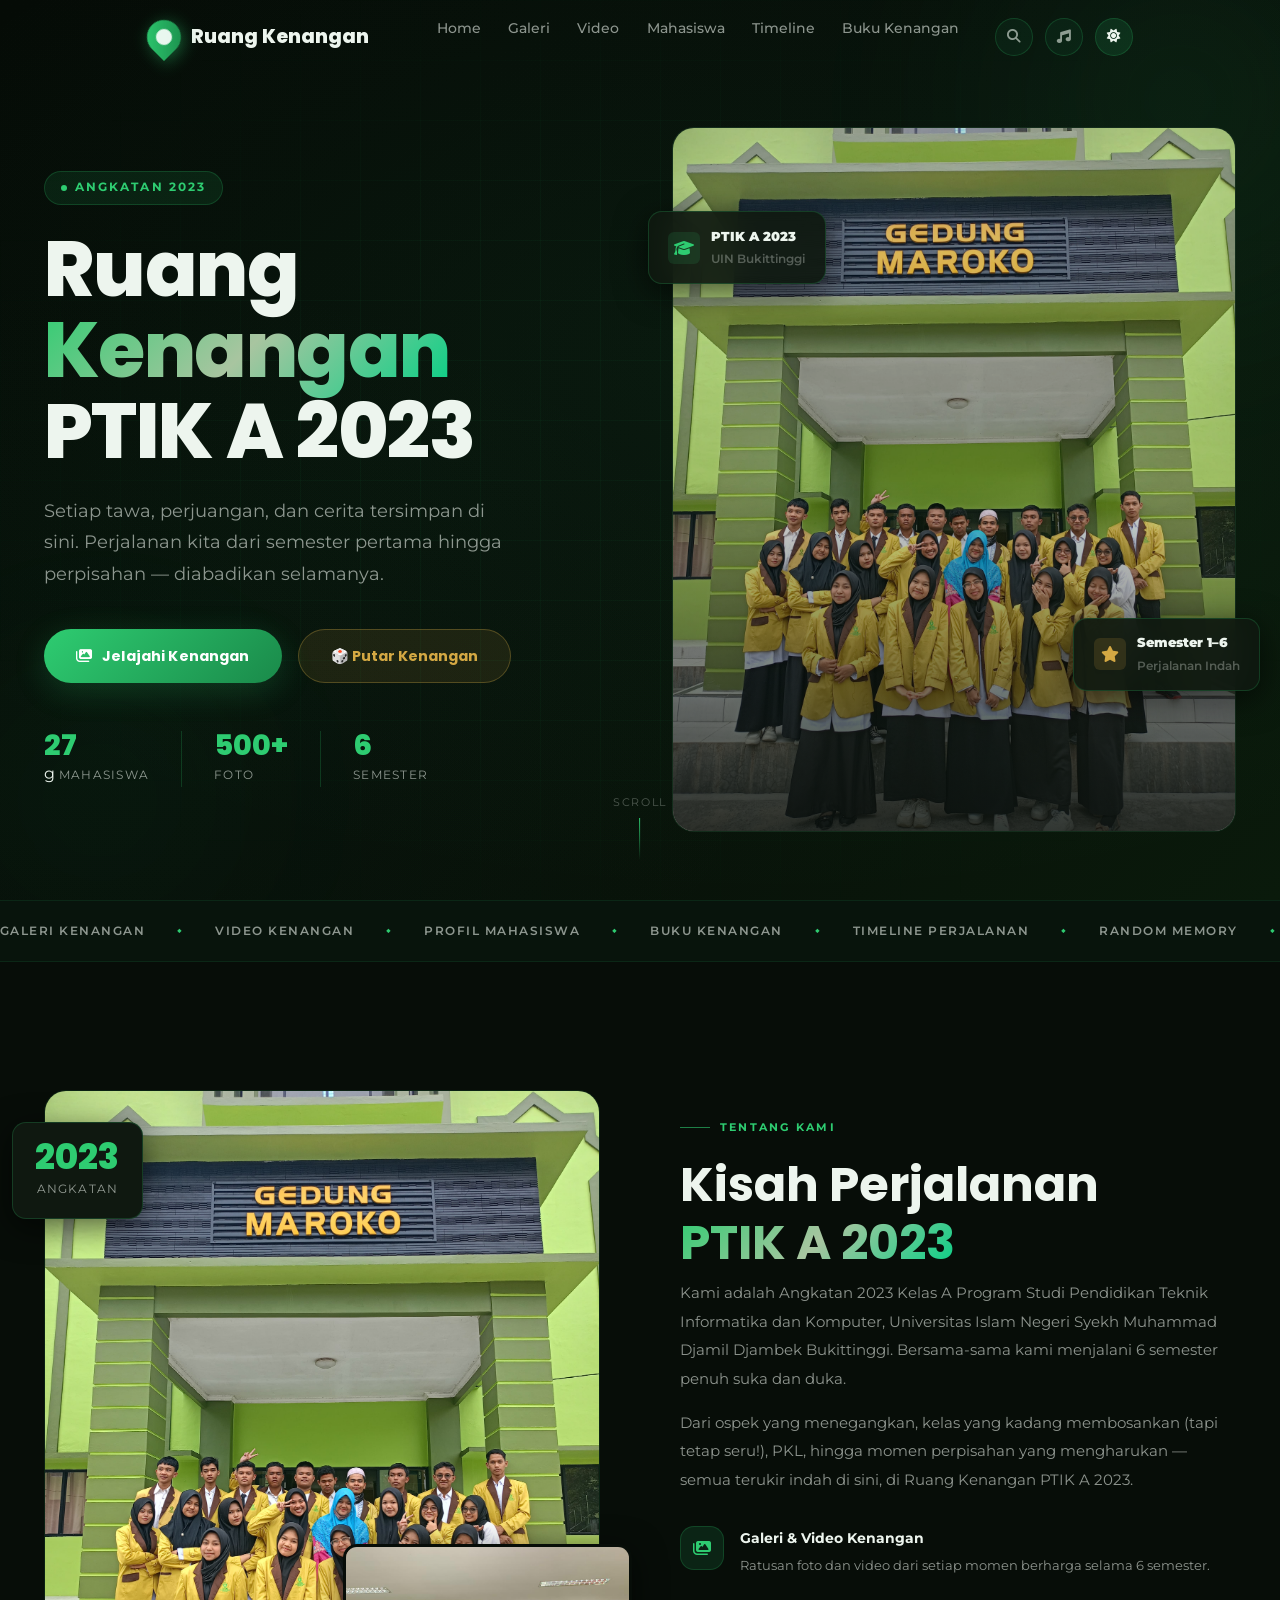
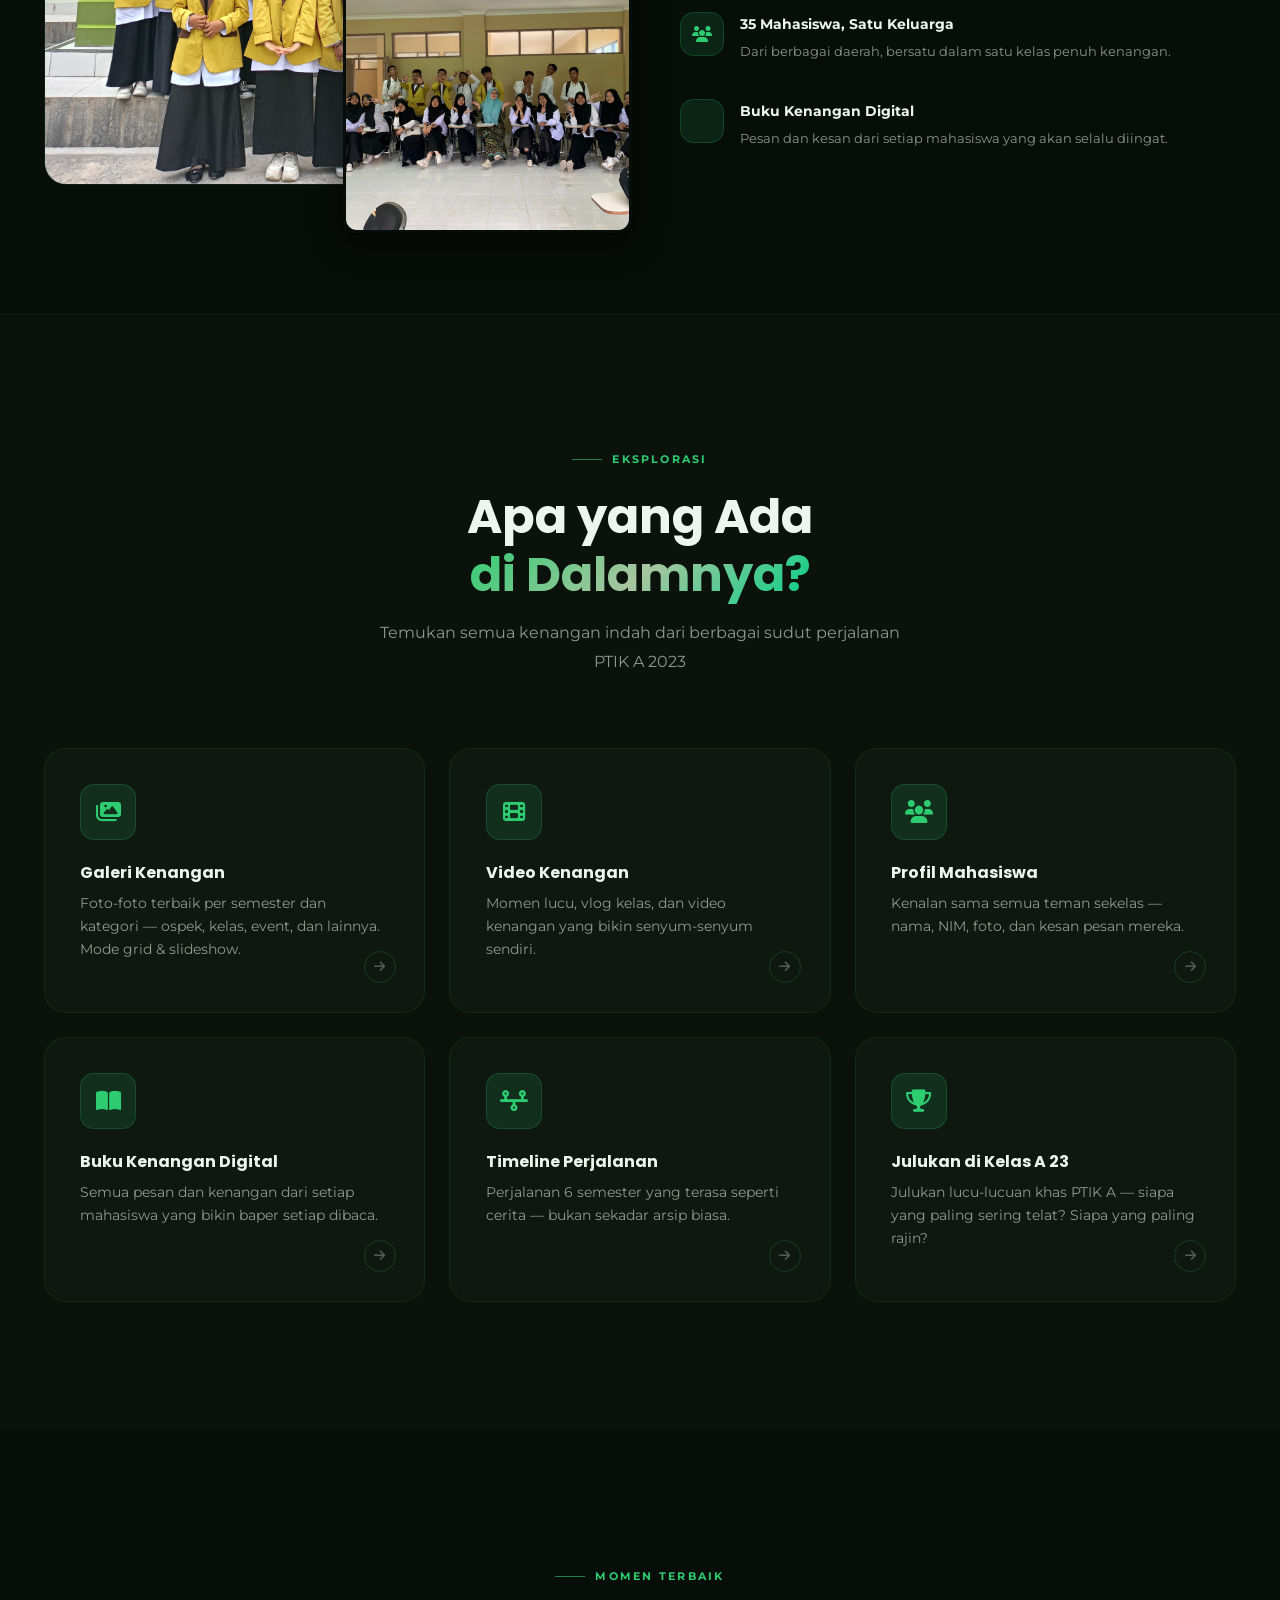
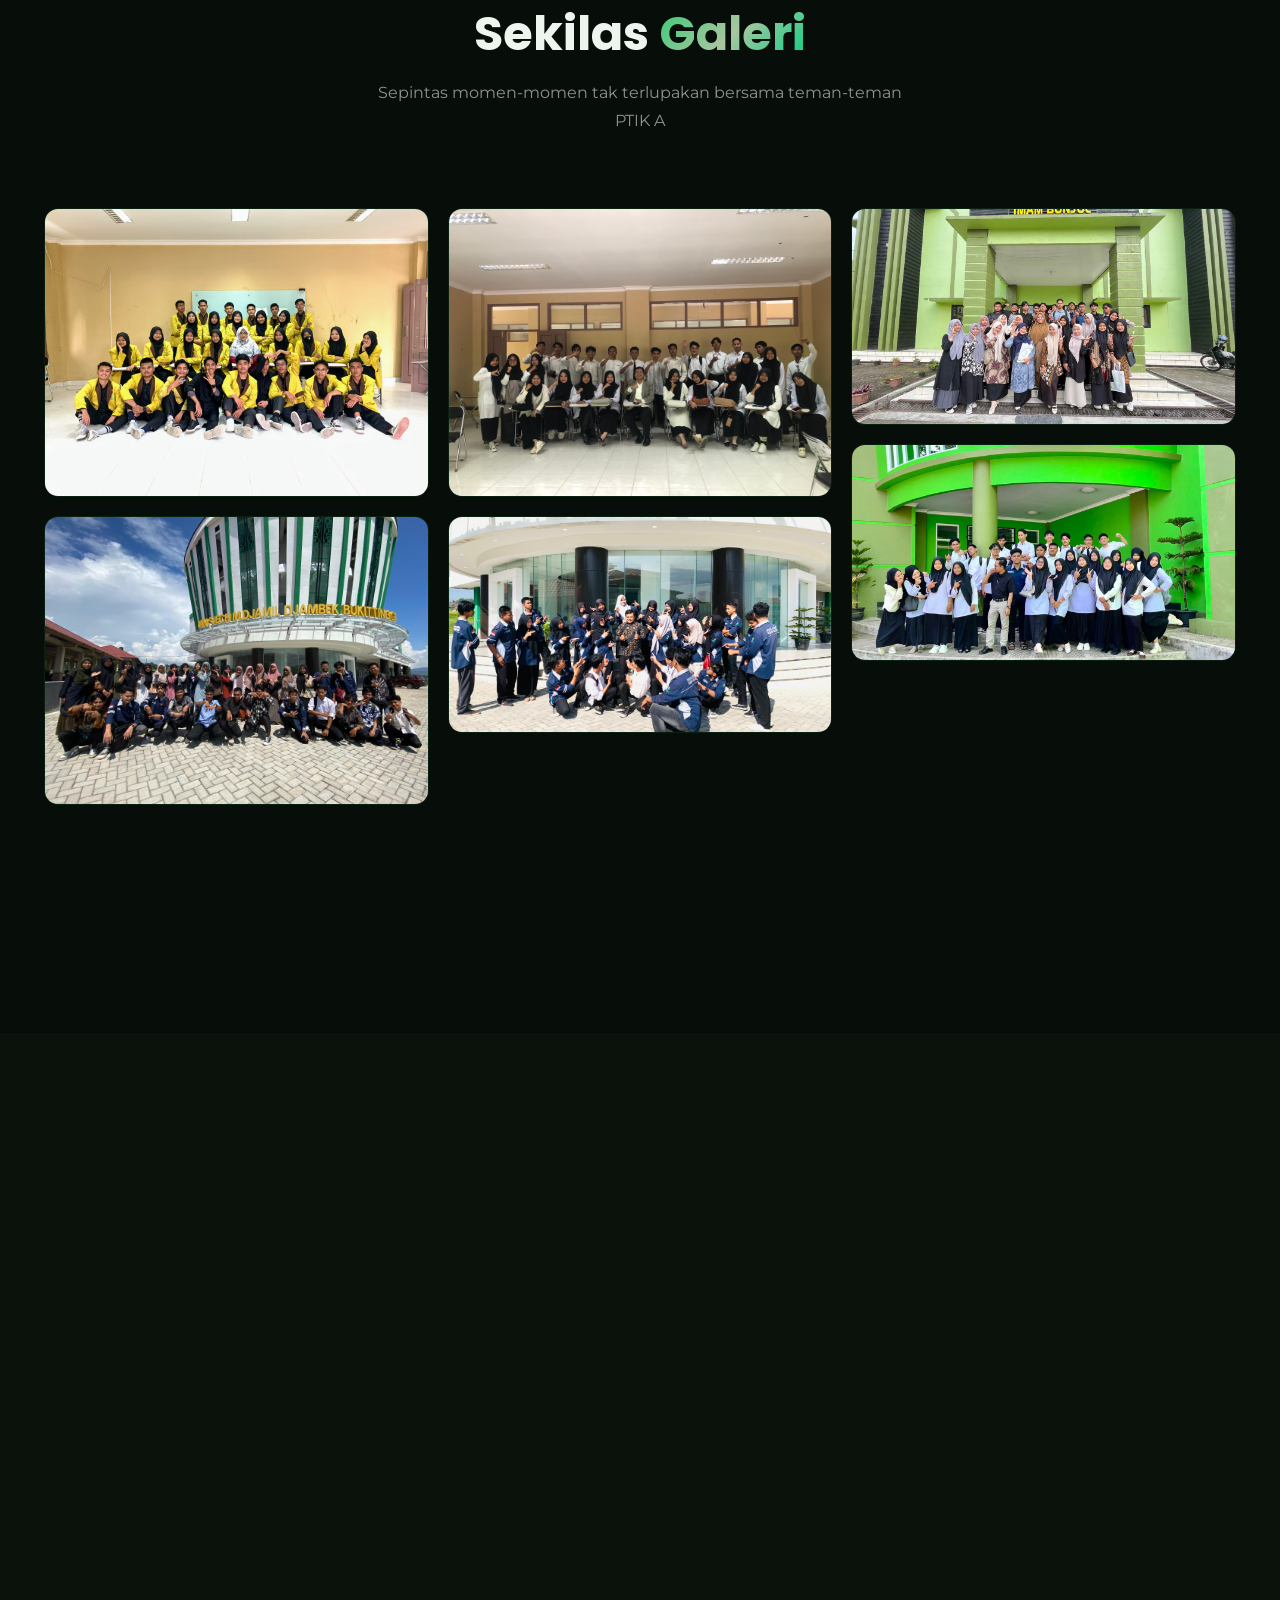
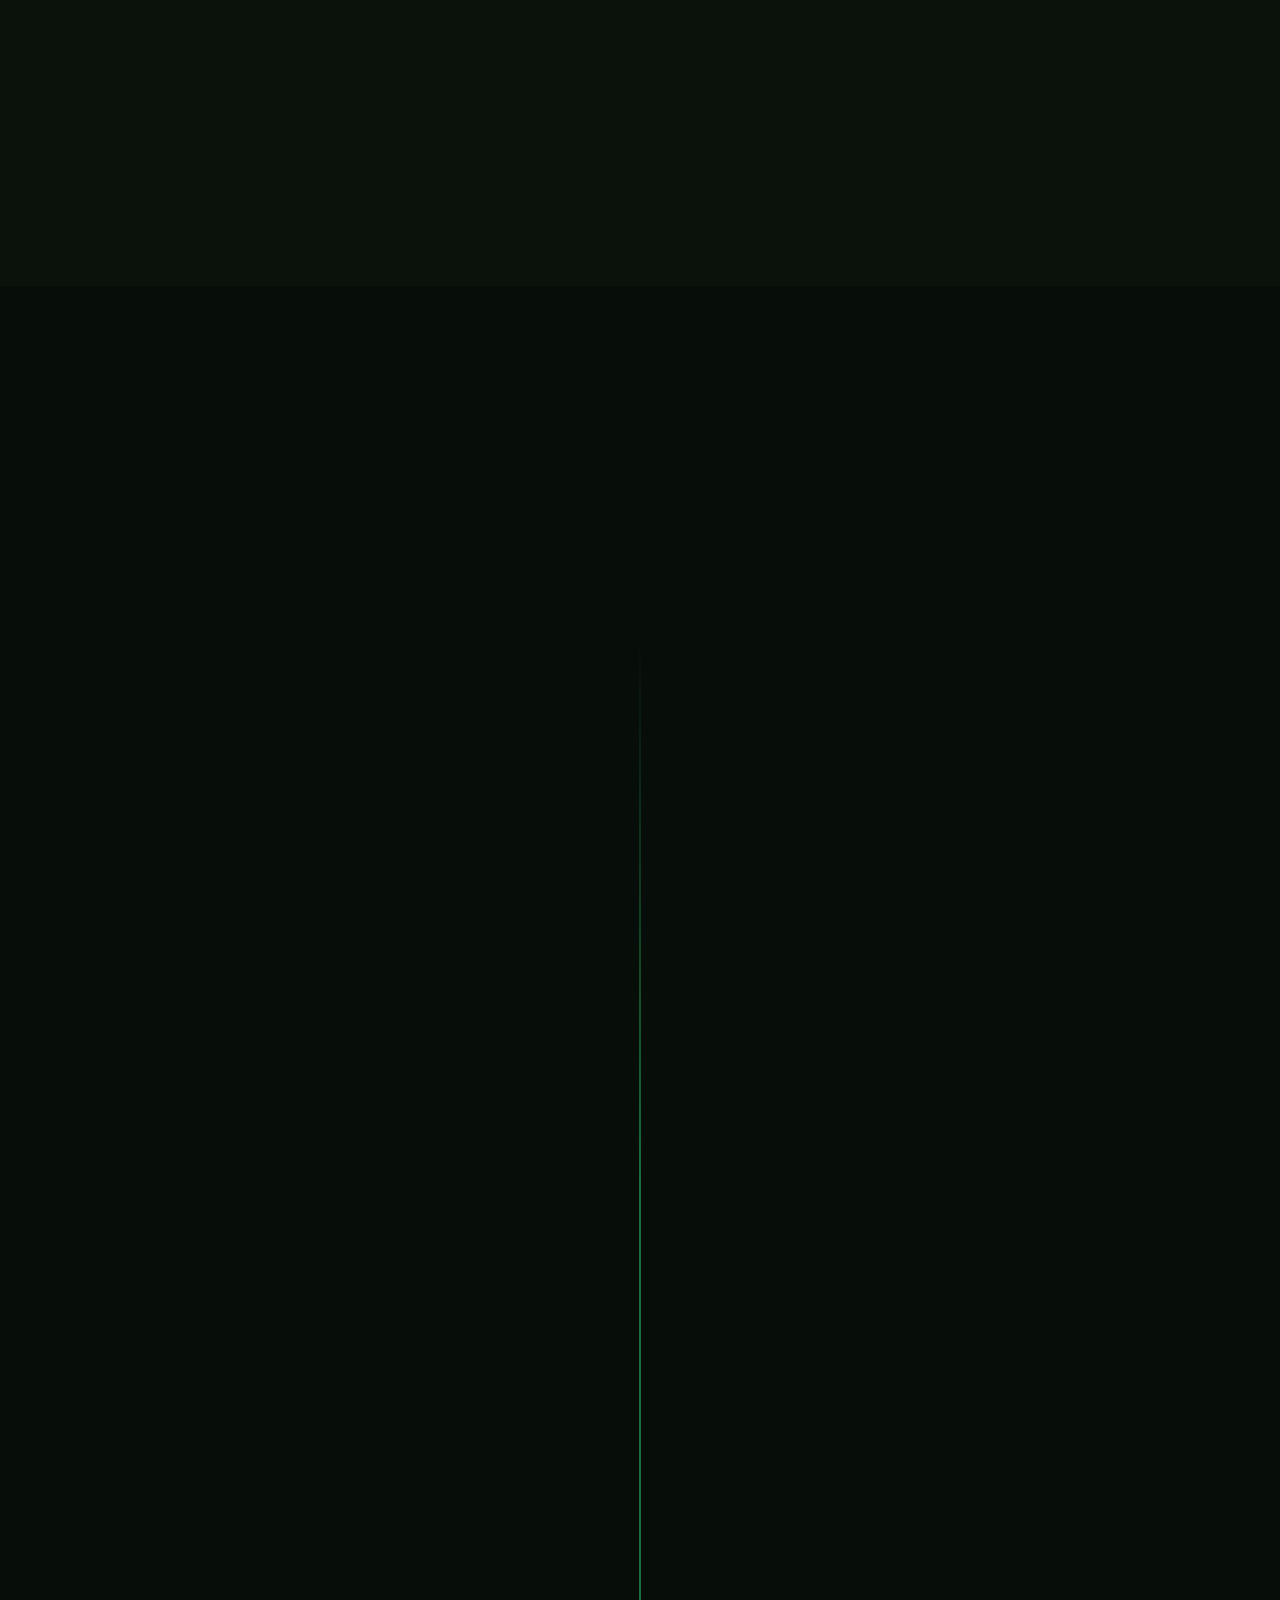
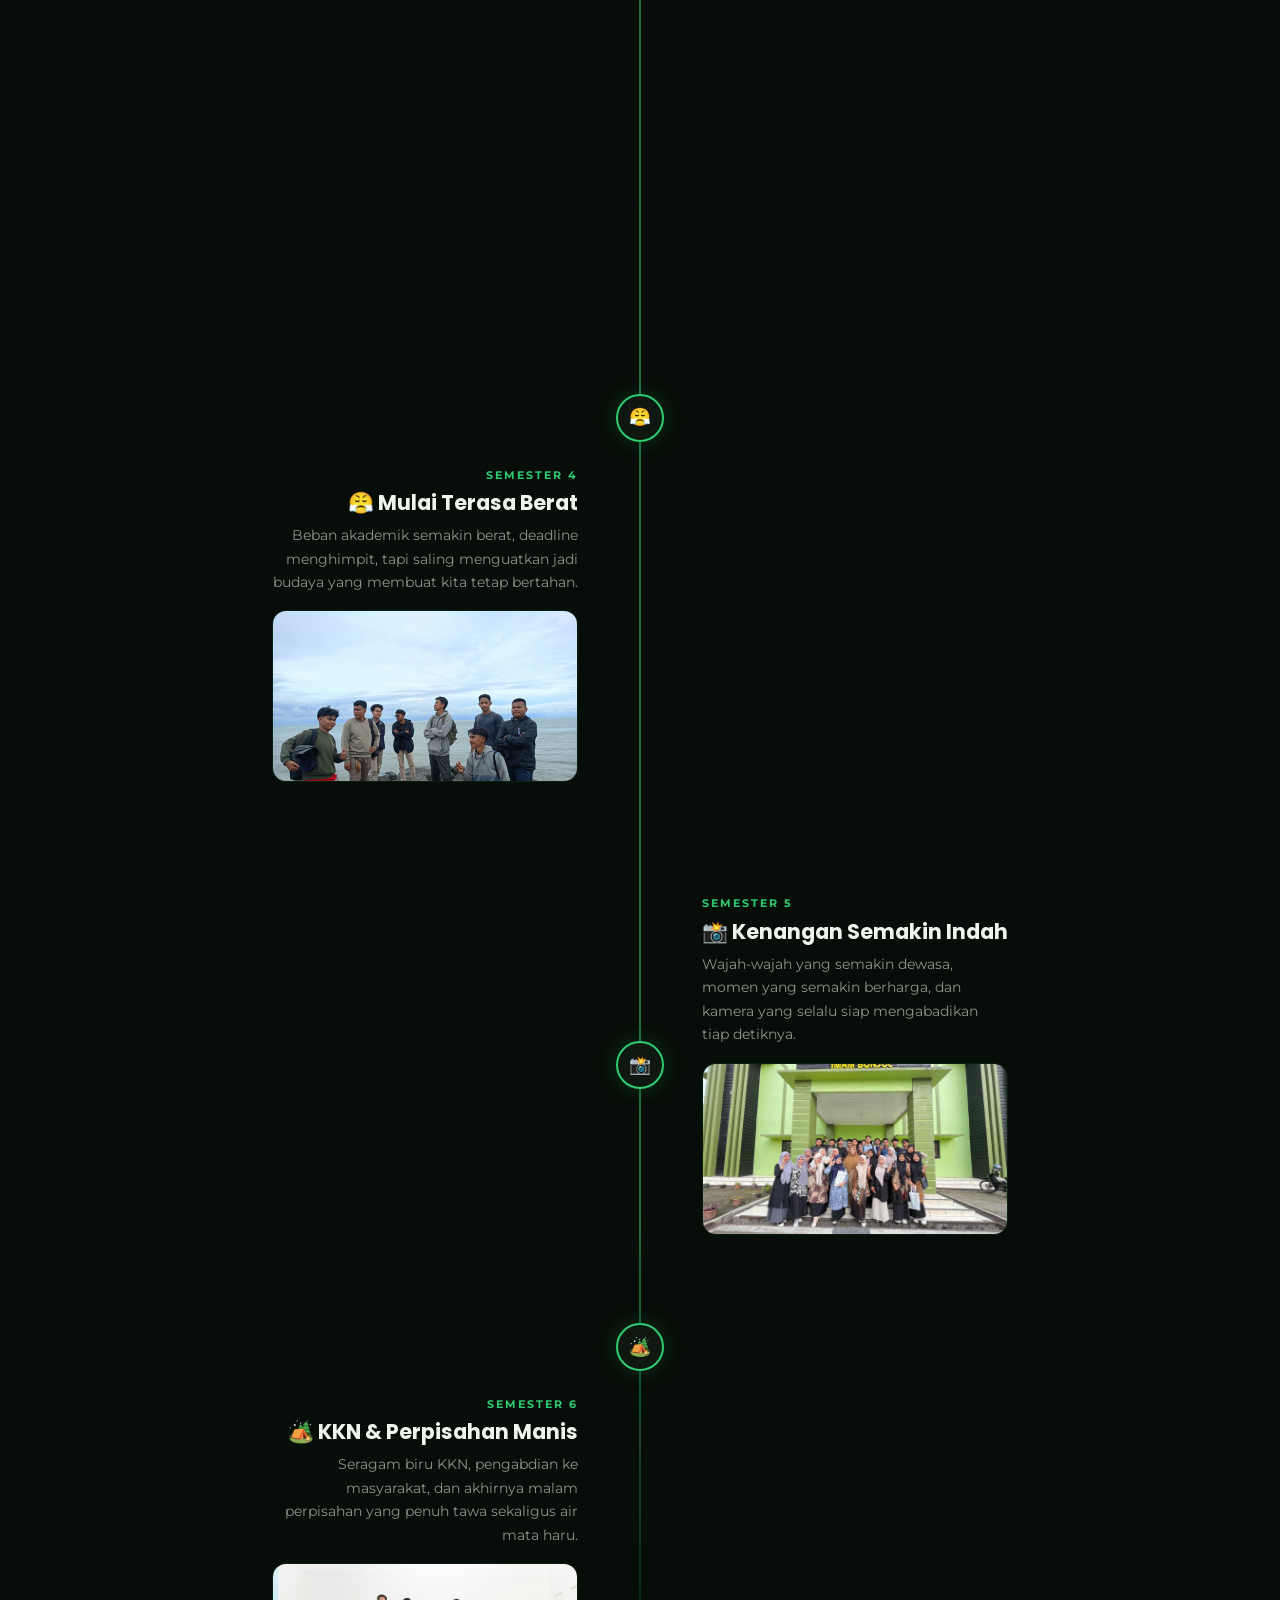
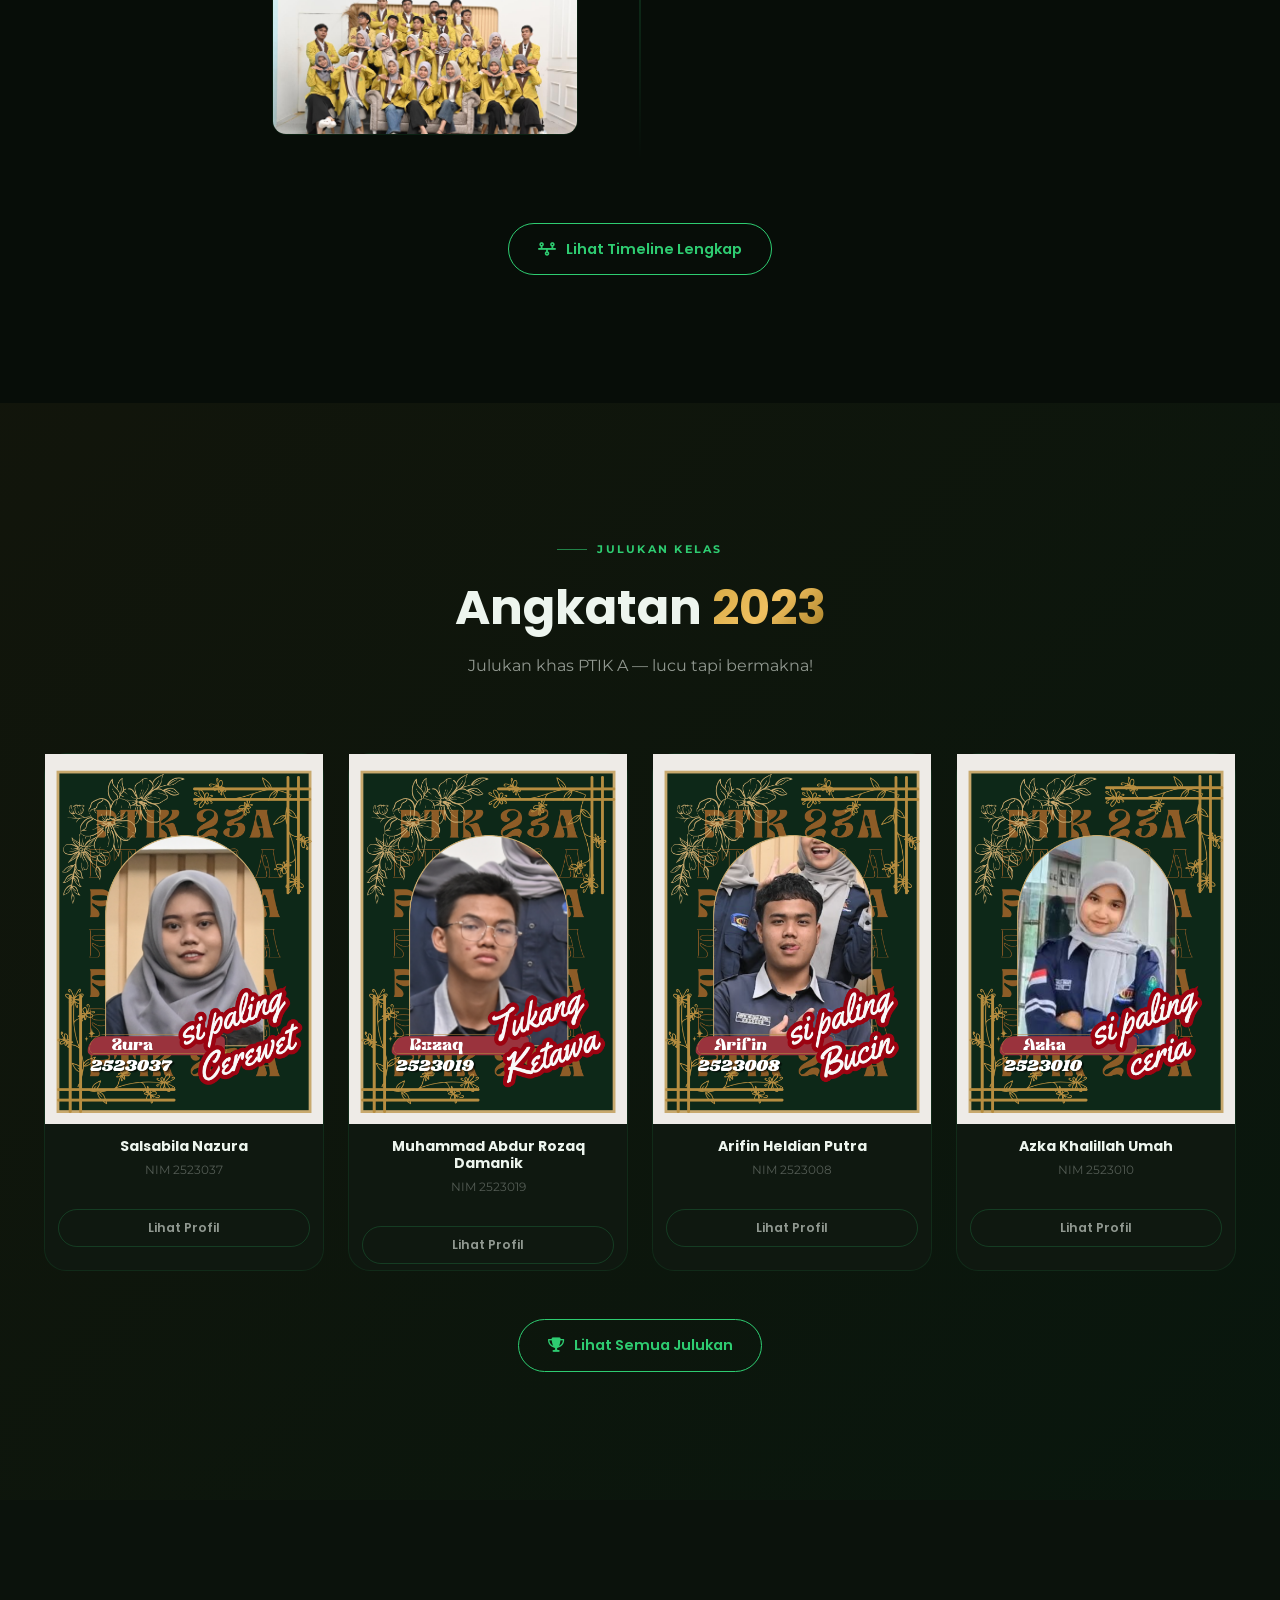
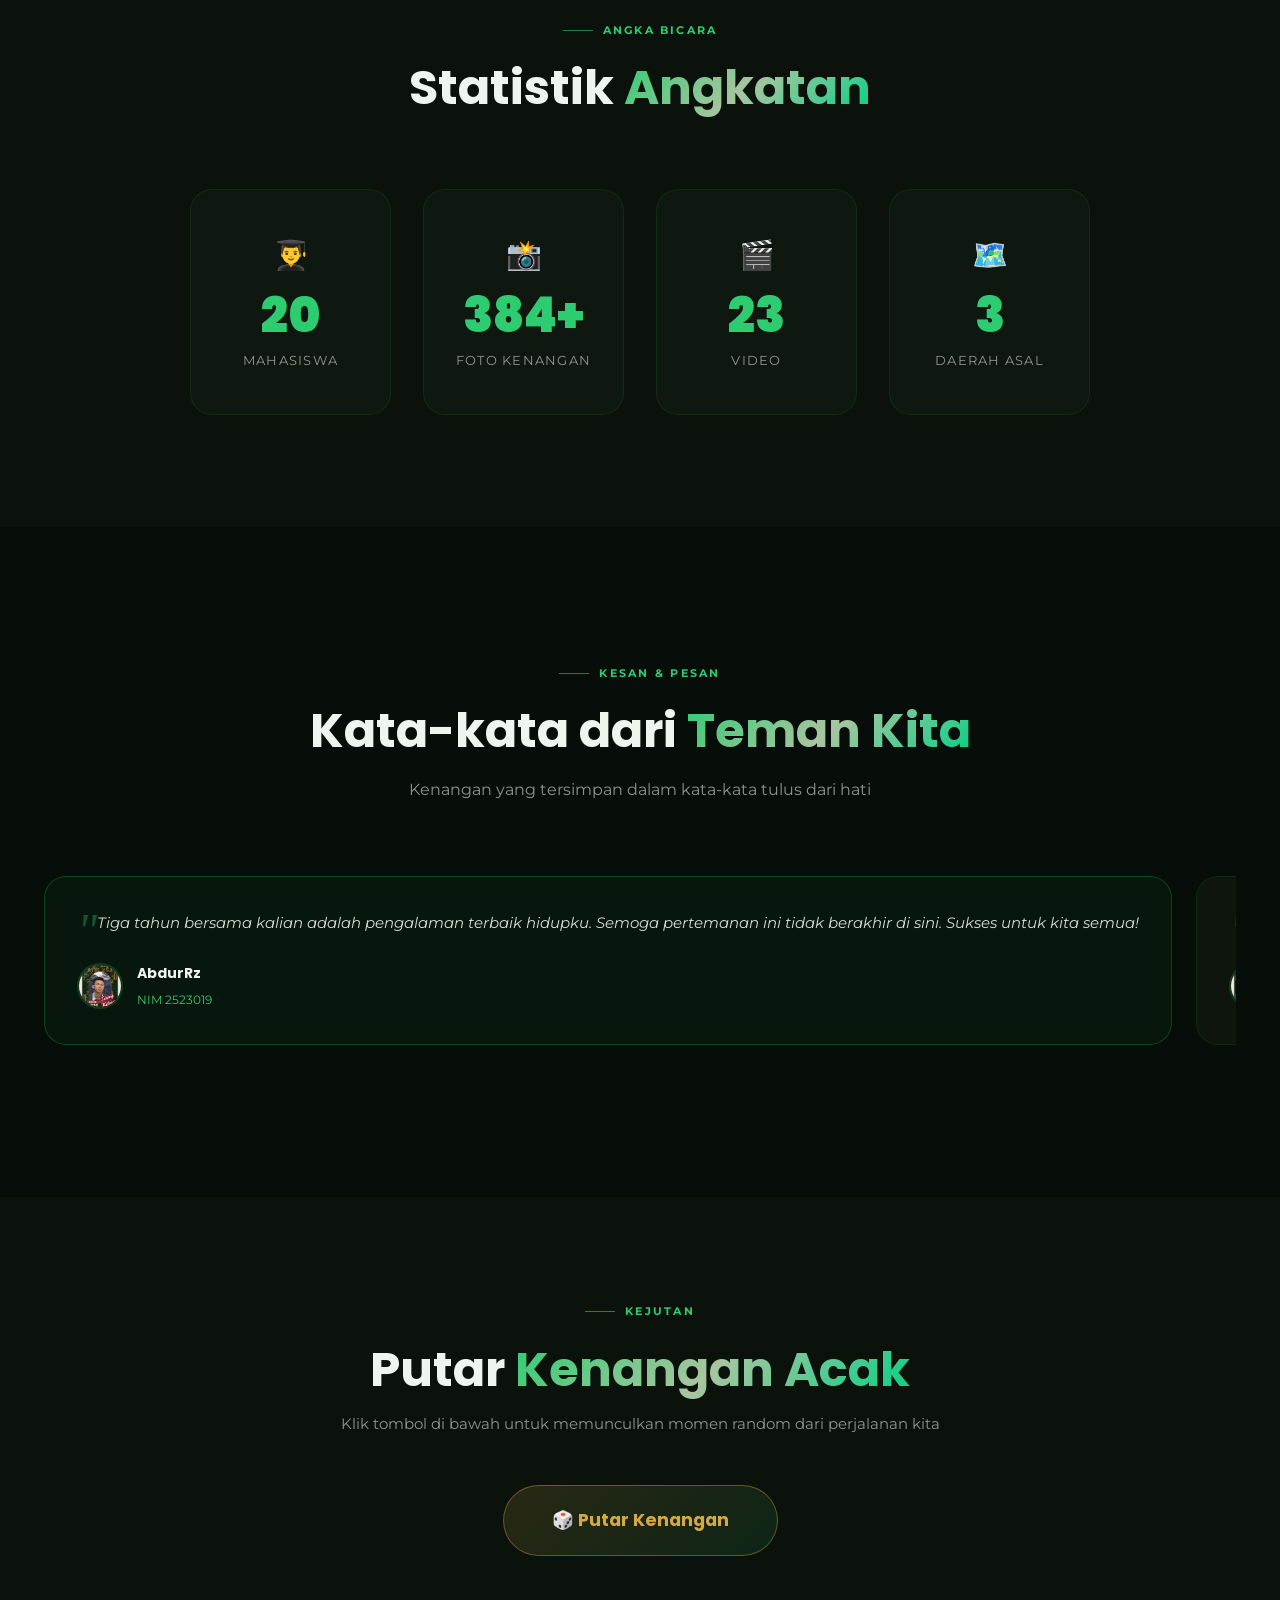
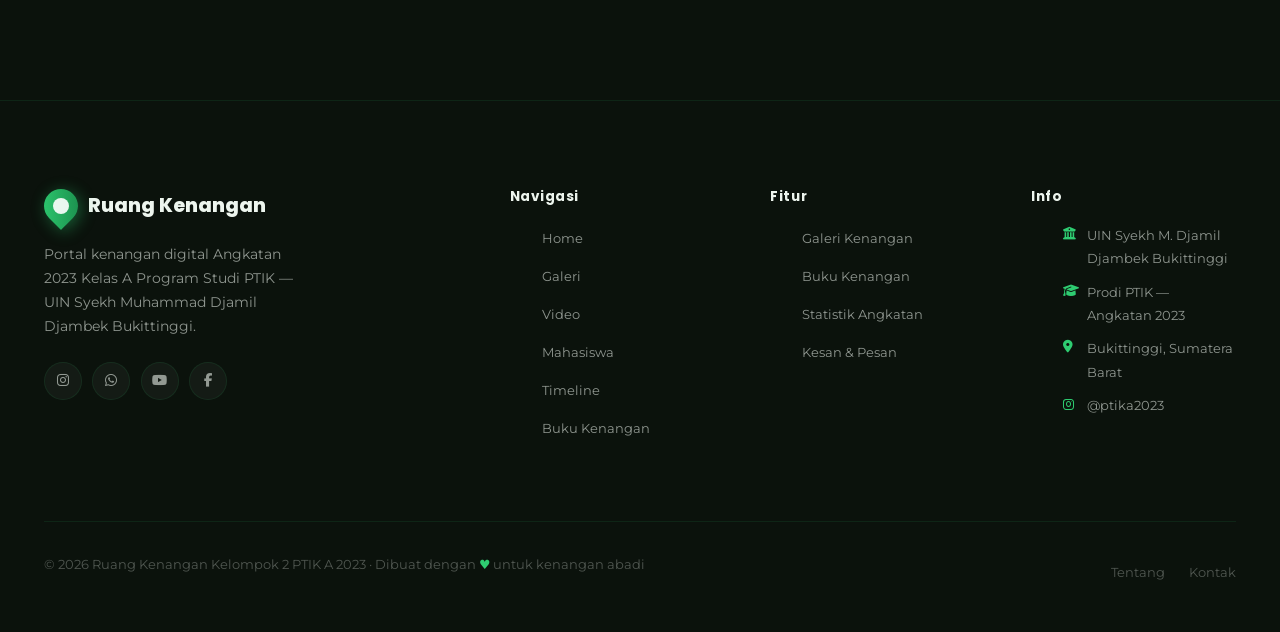
==== commit b5596da2: "Update" ====
--- a/index.html
+++ b/index.html
@@ -9,6 +9,12 @@
   <link
     href="https://fonts.googleapis.com/css2?family=Poppins:wght@300;400;500;600;700;800;900&family=Montserrat:wght@300;400;500;600;700;800&display=swap"
     rel="stylesheet" />
+  <script>
+  (function(){
+    var t = localStorage.getItem("rk-theme") || "dark";
+    if(t === "light") document.documentElement.setAttribute("data-theme","light");
+  })();
+</script>
   <link rel="stylesheet" href="https://cdnjs.cloudflare.com/ajax/libs/font-awesome/6.5.0/css/all.min.css" />
   <link rel="stylesheet" href="css/style.css" />
   <style>
@@ -62,6 +68,9 @@
         </button>
         <button class="nav-music-btn" id="musicBtn" title="Putar Musik">
           <i class="fas fa-music"></i>
+        </button>
+        <button class="nav-theme-btn" id="themeBtn" title="Mode Terang">
+          <i class="fas fa-sun"></i>
         </button>
         <button class="hamburger" id="hamburger" aria-label="Toggle menu">
           <span></span><span></span><span></span>
--- a/css/style.css
+++ b/css/style.css
@@ -1932,3 +1932,624 @@
   .footer-brand { grid-column: 1; }
   .hero-actions { flex-direction: column; align-items: flex-start; }
 }
+
+/* ═══════════════════════════════════════════════════
+   FITUR TAMBAHAN — Dark/Light Mode, Download, Cetak
+   ═══════════════════════════════════════════════════ */
+
+/* ─── LIGHT MODE ─── */
+[data-theme="light"] {
+  --bg:           #f4f7f4;
+  --bg-2:         #edf2ed;
+  --bg-3:         #e4ece4;
+  --bg-card:      #ffffff;
+
+  --green:        #1a8a4a;
+  --green-deep:   #0f5c32;
+  --green-soft:   rgba(26, 138, 74, 0.1);
+  --green-glow:   rgba(26, 138, 74, 0.2);
+  --green-mid:    #16753e;
+  --emerald:      #0da060;
+  --sage:         #4a7a58;
+  --mint:         #1a5c38;
+
+  --gold:         #b8860b;
+  --gold-soft:    rgba(184, 134, 11, 0.12);
+
+  --text:         #0d1f10;
+  --text-dim:     rgba(13, 31, 16, 0.62);
+  --text-faint:   rgba(13, 31, 16, 0.38);
+  --white:        #ffffff;
+
+  --border:       rgba(26, 138, 74, 0.15);
+  --border-alt:   rgba(26, 138, 74, 0.25);
+
+  --grad-green:   linear-gradient(135deg, #1a8a4a 0%, #0f5c32 100%);
+  --grad-text:    linear-gradient(135deg, #1a8a4a, #4a7a58, #0da060);
+  --grad-gold:    linear-gradient(135deg, #b8860b, #d4a030, #8a6008);
+
+  --shadow-s:     0 2px 12px rgba(0,0,0,0.1);
+  --shadow-m:     0 8px 32px rgba(0,0,0,0.12);
+  --shadow-l:     0 20px 60px rgba(0,0,0,0.15);
+  --shadow-green: 0 8px 32px rgba(26,138,74,0.2);
+}
+
+[data-theme="light"] body { background: var(--bg); }
+
+[data-theme="light"] .navbar {
+  background: rgba(244, 247, 244, 0.9);
+  border-bottom: 1px solid var(--border);
+}
+
+[data-theme="light"] .navbar.scrolled {
+  background: rgba(237, 242, 237, 0.97);
+}
+
+[data-theme="light"] .hero {
+  background: linear-gradient(160deg, #e8f4ea 0%, #f4f7f4 60%);
+}
+
+[data-theme="light"] .hero-bg-overlay {
+  background: radial-gradient(ellipse at 50% 0%, rgba(26,138,74,0.08) 0%, transparent 70%);
+}
+
+[data-theme="light"] .gallery-item img,
+[data-theme="light"] .about-img-main,
+[data-theme="light"] .about-img-accent {
+  filter: none;
+}
+
+[data-theme="light"] .marquee-section {
+  background: var(--bg-3);
+  border-top: 1px solid var(--border);
+  border-bottom: 1px solid var(--border);
+}
+
+[data-theme="light"] .search-overlay {
+  background: rgba(228, 236, 228, 0.97);
+}
+
+[data-theme="light"] .video-card {
+  background: var(--bg-card);
+  box-shadow: var(--shadow-s);
+}
+
+[data-theme="light"] .footer {
+  background: #1a2e1e;
+  color: rgba(237,245,238,0.85);
+}
+
+[data-theme="light"] .footer p,
+[data-theme="light"] .footer a,
+[data-theme="light"] .footer li,
+[data-theme="light"] .footer h5 {
+  color: rgba(237,245,238,0.7);
+}
+
+[data-theme="light"] .footer h5 {
+  color: #edf5ee;
+}
+
+[data-theme="light"] .awards {
+  background: var(--bg-3);
+}
+
+/* ─── THEME TOGGLE BUTTON ─── */
+.nav-theme-btn {
+  width: 38px;
+  height: 38px;
+  border-radius: 50%;
+  border: 1px solid var(--border-alt);
+  background: var(--green-soft);
+  color: var(--text);
+  cursor: pointer;
+  display: flex;
+  align-items: center;
+  justify-content: center;
+  font-size: 0.85rem;
+  transition: var(--transition);
+  flex-shrink: 0;
+}
+
+.nav-theme-btn:hover {
+  background: var(--green-soft);
+  border-color: var(--green);
+  color: var(--green);
+  transform: rotate(20deg) scale(1.08);
+}
+
+/* ─── DOWNLOAD BUTTON di GALERI ─── */
+.gallery-item .gallery-overlay {
+  display: flex;
+  flex-direction: column;
+  justify-content: space-between;
+  padding: 0.85rem;
+}
+
+.gallery-download-btn {
+  align-self: flex-end;
+  width: 34px;
+  height: 34px;
+  border-radius: 50%;
+  border: 1px solid rgba(255,255,255,0.35);
+  background: rgba(0,0,0,0.45);
+  color: #fff;
+  cursor: pointer;
+  display: flex;
+  align-items: center;
+  justify-content: center;
+  font-size: 0.8rem;
+  transition: all 0.25s ease;
+  backdrop-filter: blur(4px);
+  text-decoration: none;
+}
+
+.gallery-download-btn:hover {
+  background: var(--green);
+  border-color: var(--green);
+  transform: scale(1.12);
+  color: #fff;
+}
+
+/* ─── BUKU KENANGAN — Komentar Form ─── */
+.buku-comment-section {
+  background: var(--bg-card);
+  border: 1px solid var(--border-alt);
+  border-radius: var(--radius-xl);
+  padding: 2.5rem;
+  margin-bottom: 3rem;
+  position: relative;
+  overflow: hidden;
+}
+
+.buku-comment-section::before {
+  content: '';
+  position: absolute;
+  top: 0; left: 0; right: 0;
+  height: 2px;
+  background: var(--grad-green);
+}
+
+.buku-comment-section h3 {
+  font-family: var(--font-display);
+  font-size: 1.15rem;
+  font-weight: 700;
+  color: var(--text);
+  margin-bottom: 0.35rem;
+}
+
+.buku-comment-section p {
+  font-size: 0.83rem;
+  color: var(--text-dim);
+  margin-bottom: 1.6rem;
+}
+
+.comment-form-grid {
+  display: grid;
+  grid-template-columns: 1fr 1fr;
+  gap: 1rem;
+  margin-bottom: 1rem;
+}
+
+@media (max-width: 600px) {
+  .comment-form-grid { grid-template-columns: 1fr; }
+}
+
+.comment-input, .comment-textarea {
+  width: 100%;
+  background: var(--bg-3);
+  border: 1px solid var(--border-alt);
+  border-radius: var(--radius-m);
+  color: var(--text);
+  font-family: var(--font-body);
+  font-size: 0.88rem;
+  padding: 0.85rem 1rem;
+  outline: none;
+  transition: var(--transition);
+  caret-color: var(--green);
+}
+
+.comment-input:focus, .comment-textarea:focus {
+  border-color: var(--green);
+  box-shadow: 0 0 0 3px rgba(46,204,113,0.1);
+}
+
+.comment-textarea {
+  resize: vertical;
+  min-height: 110px;
+  line-height: 1.7;
+}
+
+.comment-submit-btn {
+  display: inline-flex;
+  align-items: center;
+  gap: 8px;
+  padding: 0.78rem 1.8rem;
+  background: var(--grad-green);
+  color: #fff;
+  font-weight: 700;
+  font-size: 0.88rem;
+  border: none;
+  border-radius: var(--radius-pill);
+  cursor: pointer;
+  transition: var(--transition);
+  font-family: var(--font-display);
+  box-shadow: var(--shadow-green);
+}
+
+.comment-submit-btn:hover {
+  transform: translateY(-2px);
+  box-shadow: 0 14px 40px rgba(46,204,113,0.35);
+}
+
+.comment-char-count {
+  text-align: right;
+  font-size: 0.72rem;
+  color: var(--text-faint);
+  margin-top: 0.3rem;
+  margin-bottom: 1rem;
+}
+
+/* ─── USER COMMENTS DISPLAY ─── */
+.user-comments-list {
+  margin-top: 3rem;
+}
+
+.user-comments-list h4 {
+  font-family: var(--font-display);
+  font-size: 1rem;
+  font-weight: 700;
+  color: var(--text);
+  margin-bottom: 1.5rem;
+  display: flex;
+  align-items: center;
+  gap: 0.6rem;
+}
+
+.user-comments-list h4 .comment-count-badge {
+  background: var(--green-soft);
+  color: var(--green);
+  font-size: 0.72rem;
+  padding: 0.15rem 0.6rem;
+  border-radius: var(--radius-pill);
+  border: 1px solid var(--border-alt);
+}
+
+.user-comment-card {
+  background: var(--bg-3);
+  border: 1px solid var(--border);
+  border-radius: var(--radius-l);
+  padding: 1.4rem 1.6rem;
+  margin-bottom: 1rem;
+  position: relative;
+  transition: var(--transition);
+  animation: fadeInUp 0.4s ease;
+}
+
+@keyframes fadeInUp {
+  from { opacity: 0; transform: translateY(12px); }
+  to   { opacity: 1; transform: translateY(0); }
+}
+
+.user-comment-card:hover {
+  border-color: var(--border-alt);
+  background: var(--bg-card);
+}
+
+.user-comment-header {
+  display: flex;
+  align-items: center;
+  justify-content: space-between;
+  margin-bottom: 0.7rem;
+}
+
+.user-comment-meta {
+  display: flex;
+  align-items: center;
+  gap: 0.6rem;
+}
+
+.user-comment-avatar {
+  width: 32px;
+  height: 32px;
+  border-radius: 50%;
+  background: var(--grad-green);
+  display: flex;
+  align-items: center;
+  justify-content: center;
+  font-size: 0.75rem;
+  font-weight: 700;
+  color: #fff;
+  flex-shrink: 0;
+}
+
+.user-comment-name {
+  font-weight: 700;
+  font-size: 0.88rem;
+  color: var(--text);
+}
+
+.user-comment-nim {
+  font-size: 0.75rem;
+  color: var(--text-faint);
+}
+
+.user-comment-time {
+  font-size: 0.72rem;
+  color: var(--text-faint);
+}
+
+.user-comment-text {
+  font-size: 0.88rem;
+  color: var(--text-dim);
+  line-height: 1.78;
+  font-style: italic;
+}
+
+.user-comment-delete {
+  position: absolute;
+  top: 0.8rem;
+  right: 0.8rem;
+  width: 26px;
+  height: 26px;
+  border: none;
+  background: none;
+  color: var(--text-faint);
+  cursor: pointer;
+  border-radius: 50%;
+  display: flex;
+  align-items: center;
+  justify-content: center;
+  font-size: 0.72rem;
+  transition: var(--transition);
+}
+
+.user-comment-delete:hover {
+  background: rgba(231,76,60,0.1);
+  color: #e74c3c;
+}
+
+/* ─── TOAST NOTIFICATION ─── */
+.toast-notification {
+  position: fixed;
+  bottom: 2rem;
+  right: 2rem;
+  background: var(--bg-card);
+  border: 1px solid var(--border-alt);
+  border-left: 3px solid var(--green);
+  border-radius: var(--radius-m);
+  padding: 1rem 1.4rem;
+  display: flex;
+  align-items: center;
+  gap: 0.8rem;
+  font-size: 0.88rem;
+  color: var(--text);
+  font-weight: 600;
+  box-shadow: var(--shadow-l);
+  z-index: 9999;
+  transform: translateY(120%);
+  transition: transform 0.35s cubic-bezier(0.4,0,0.2,1);
+  pointer-events: none;
+}
+
+.toast-notification.show {
+  transform: translateY(0);
+}
+
+.toast-notification i {
+  color: var(--green);
+  font-size: 1rem;
+}
+
+/* ─── CETAK PROFIL BUTTON ─── */
+.btn-print-profile {
+  display: inline-flex;
+  align-items: center;
+  gap: 6px;
+  margin-top: 0.6rem;
+  padding: 0.45rem 1.1rem;
+  font-size: 0.78rem;
+  font-weight: 600;
+  color: var(--text-dim);
+  background: var(--bg-3);
+  border: 1px solid var(--border);
+  border-radius: var(--radius-pill);
+  cursor: pointer;
+  transition: var(--transition);
+  font-family: var(--font-display);
+}
+
+.btn-print-profile:hover {
+  color: var(--green);
+  border-color: var(--green);
+  background: var(--green-soft);
+}
+
+/* Print styles */
+@media print {
+  .print-only { display: block !important; }
+  nav, footer, .nav-search-btn, .nav-music-btn, .nav-theme-btn,
+  .hamburger, .btn-profile, .btn-print-profile, .search-overlay,
+  .modal-overlay, .page-header, .search-bar-wrap,
+  .mahasiswa-card:not(.printing) { display: none !important; }
+  
+  .mahasiswa-card.printing {
+    display: flex !important;
+    flex-direction: column;
+    align-items: center;
+    border: 2px solid #1a8a4a;
+    border-radius: 16px;
+    padding: 2rem;
+    max-width: 320px;
+    margin: 2rem auto;
+    page-break-inside: avoid;
+    background: #fff !important;
+    color: #0d1f10 !important;
+  }
+  
+  .mahasiswa-card.printing .mahasiswa-avatar {
+    width: 120px;
+    height: 120px;
+    border-radius: 50%;
+    border: 3px solid #1a8a4a;
+    margin-bottom: 1rem;
+  }
+  
+  .mahasiswa-card.printing h4 {
+    font-size: 1.1rem;
+    font-weight: 700;
+    color: #0d1f10;
+    margin-bottom: 0.3rem;
+  }
+  
+  .mahasiswa-card.printing .nim {
+    color: #1a8a4a;
+    font-size: 0.82rem;
+    margin-bottom: 1rem;
+  }
+  
+  .print-pesan {
+    font-size: 0.85rem;
+    color: #444;
+    font-style: italic;
+    text-align: center;
+    line-height: 1.7;
+    border-top: 1px solid #ddd;
+    padding-top: 1rem;
+    margin-top: 0.5rem;
+  }
+  
+  .print-watermark {
+    font-size: 0.7rem;
+    color: #888;
+    margin-top: 1.5rem;
+    text-align: center;
+  }
+}
+
+/* ─── FIX: Tombol cetak mahasiswa ─── */
+.mahasiswa-card {
+  display: flex;
+  flex-direction: column;
+}
+
+.mahasiswa-card .mahasiswa-avatar {
+  width: 100%;
+  aspect-ratio: 3/4;
+  object-fit: cover;
+  object-position: top center;
+  flex-shrink: 0;
+}
+
+.mahasiswa-card h4,
+.mahasiswa-card .nim,
+.mahasiswa-card .btn-profile,
+.mahasiswa-card .btn-print-profile {
+  position: static !important;
+  display: block;
+  width: auto;
+  visibility: visible !important;
+  opacity: 1 !important;
+  z-index: auto;
+}
+
+.mahasiswa-card h4 {
+  padding: 0.9rem 0.8rem 0.2rem;
+  font-size: 0.88rem;
+  font-weight: 700;
+  color: var(--text);
+}
+
+.mahasiswa-card .nim {
+  padding: 0 0.8rem 0.8rem;
+  font-size: 0.72rem;
+  color: var(--text-faint);
+}
+
+.mahasiswa-card .btn-profile,
+.mahasiswa-card .btn-print-profile {
+  margin: 0 0.8rem 0.5rem;
+  width: calc(100% - 1.6rem);
+  text-align: center;
+}
+
+.mahasiswa-card .btn-print-profile {
+  display: flex !important;
+  align-items: center;
+  justify-content: center;
+  gap: 6px;
+  margin-bottom: 1rem;
+}
+
+/* ─── FIX FINAL: layout kartu mahasiswa ─── */
+.mahasiswa-card {
+  display: flex !important;
+  flex-direction: column !important;
+  overflow: visible !important;
+}
+
+.mahasiswa-card > img.mahasiswa-avatar {
+  width: 100% !important;
+  height: auto !important;
+  aspect-ratio: 3/4 !important;
+  object-fit: cover !important;
+  object-position: top center !important;
+  flex-shrink: 0 !important;
+  display: block !important;
+}
+
+.mahasiswa-card > h4 {
+  padding: 0.85rem 0.8rem 0.15rem !important;
+  font-size: 0.88rem !important;
+  font-weight: 700 !important;
+  color: var(--text) !important;
+  display: block !important;
+  visibility: visible !important;
+  opacity: 1 !important;
+  position: static !important;
+}
+
+.mahasiswa-card > .nim {
+  padding: 0 0.8rem 0.75rem !important;
+  font-size: 0.72rem !important;
+  color: var(--text-faint) !important;
+  display: block !important;
+  visibility: visible !important;
+  opacity: 1 !important;
+  position: static !important;
+}
+
+.mahasiswa-card > .btn-profile {
+  margin: 0 0.8rem 0.4rem !important;
+  display: block !important;
+  visibility: visible !important;
+  opacity: 1 !important;
+  position: static !important;
+}
+
+.mahasiswa-card > .btn-print-profile {
+  margin: 0 0.8rem 1rem !important;
+  display: flex !important;
+  align-items: center !important;
+  justify-content: center !important;
+  gap: 6px !important;
+  visibility: visible !important;
+  opacity: 1 !important;
+  position: static !important;
+}
+
+/* ─── FIX: teks Lihat Profil hilang ─── */
+.mahasiswa-card > .btn-profile {
+  display: inline-flex !important;
+  align-items: center !important;
+  justify-content: center !important;
+  color: var(--text-dim) !important;
+  background: transparent !important;
+  font-size: 0.78rem !important;
+  font-weight: 600 !important;
+  font-family: var(--font-display) !important;
+}
+
+.mahasiswa-card > .btn-profile:hover {
+  color: var(--green) !important;
+}
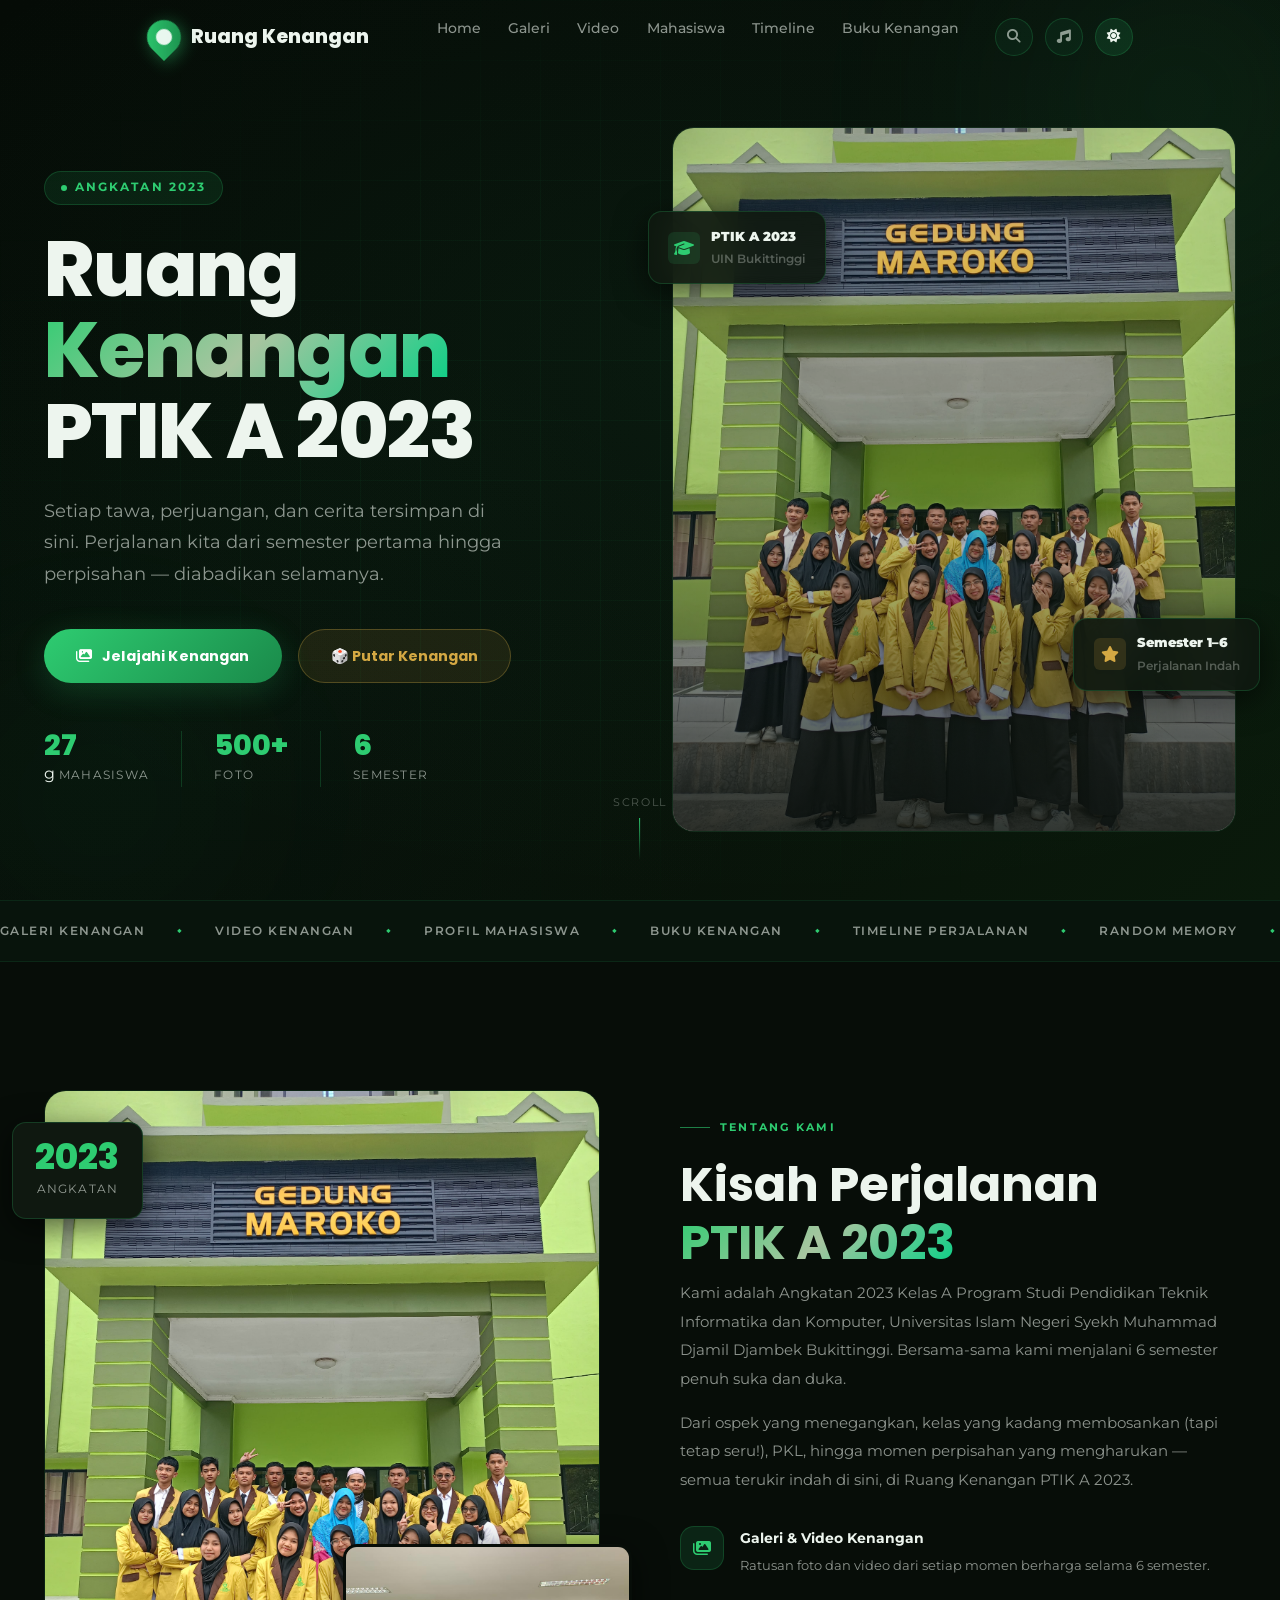
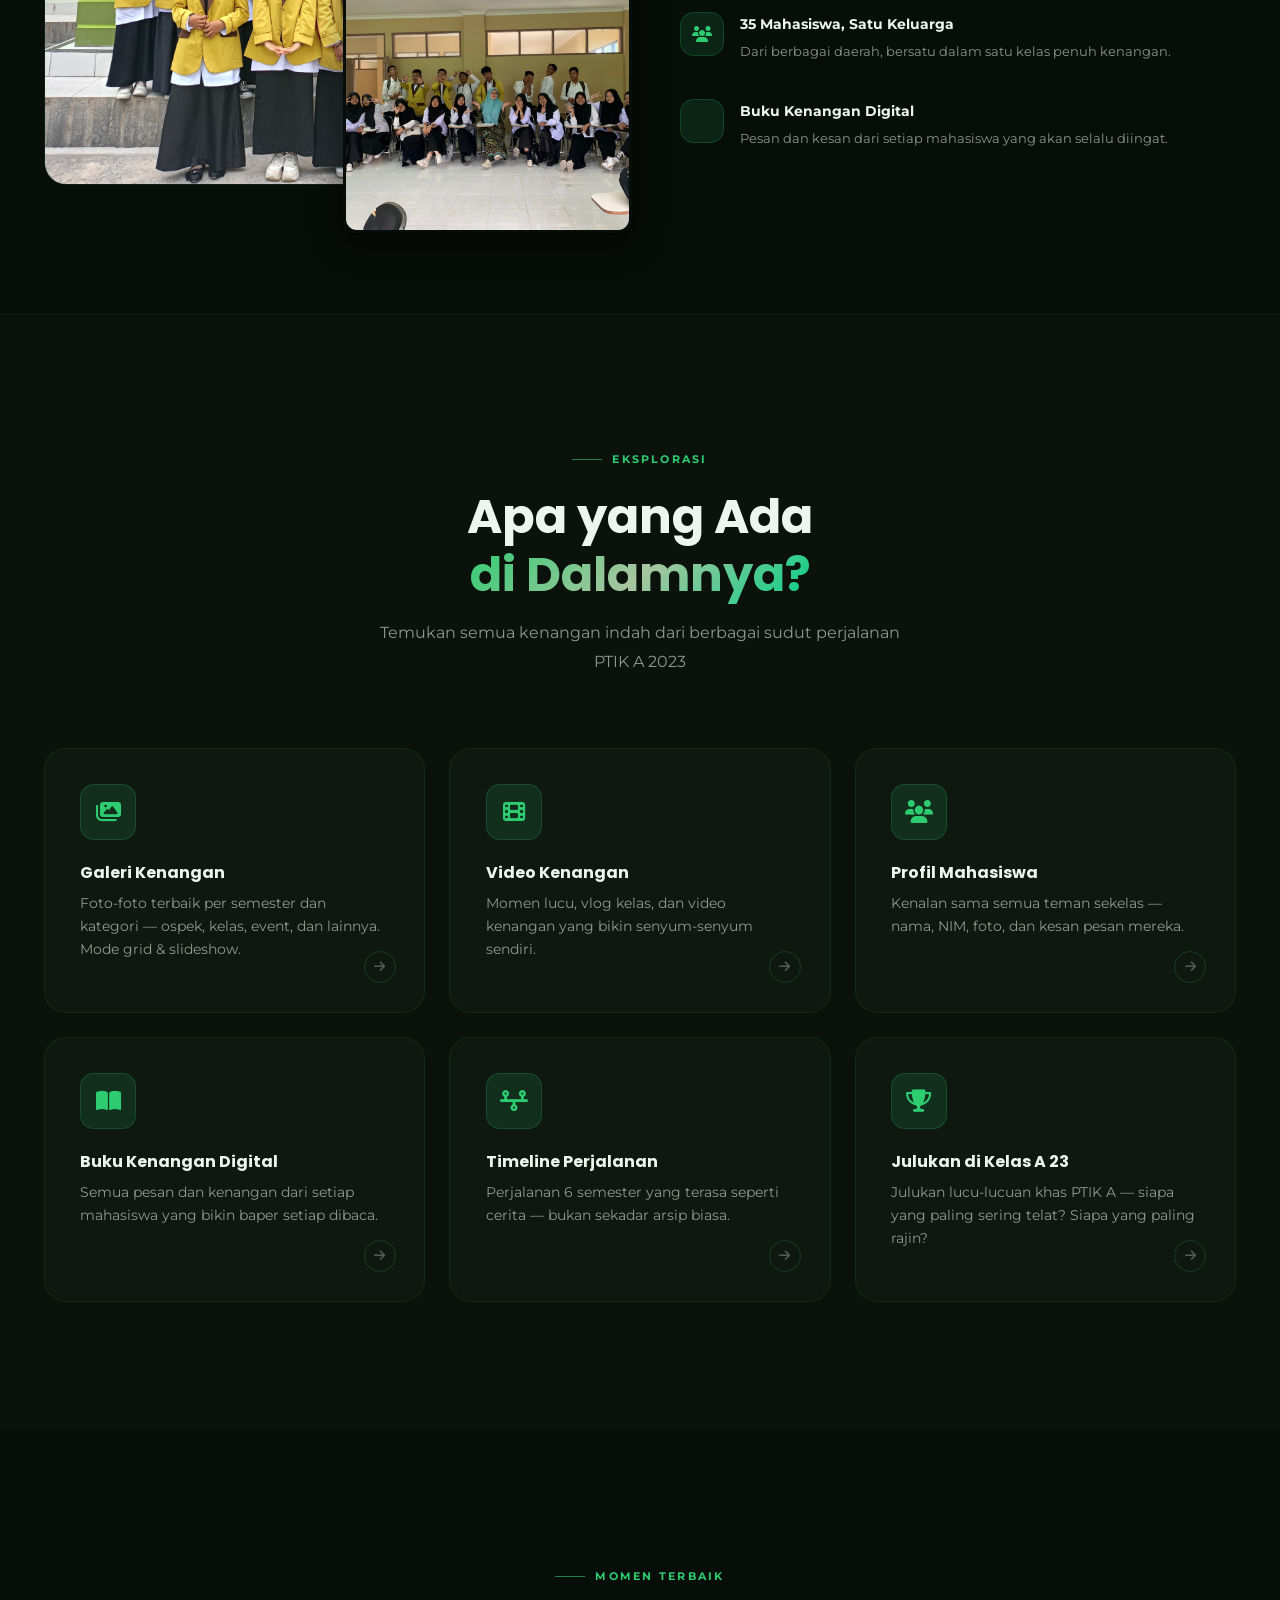
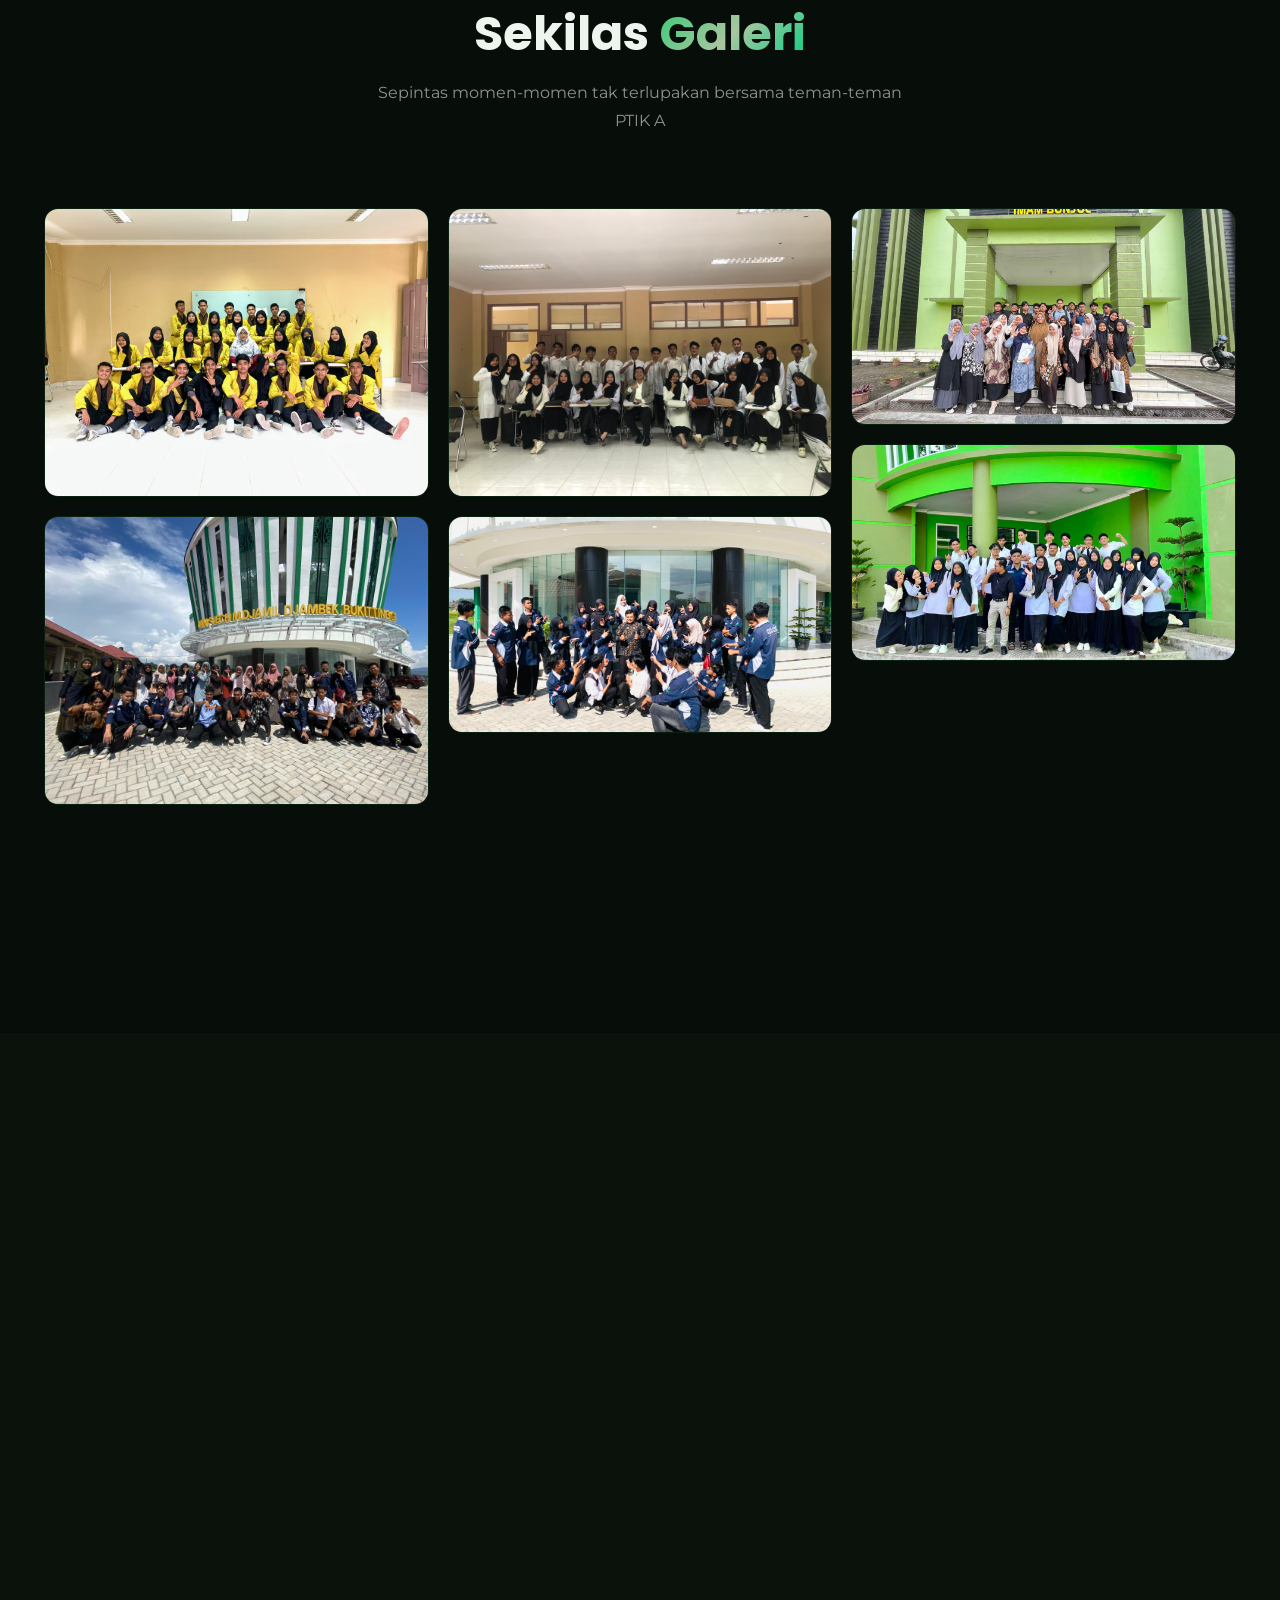
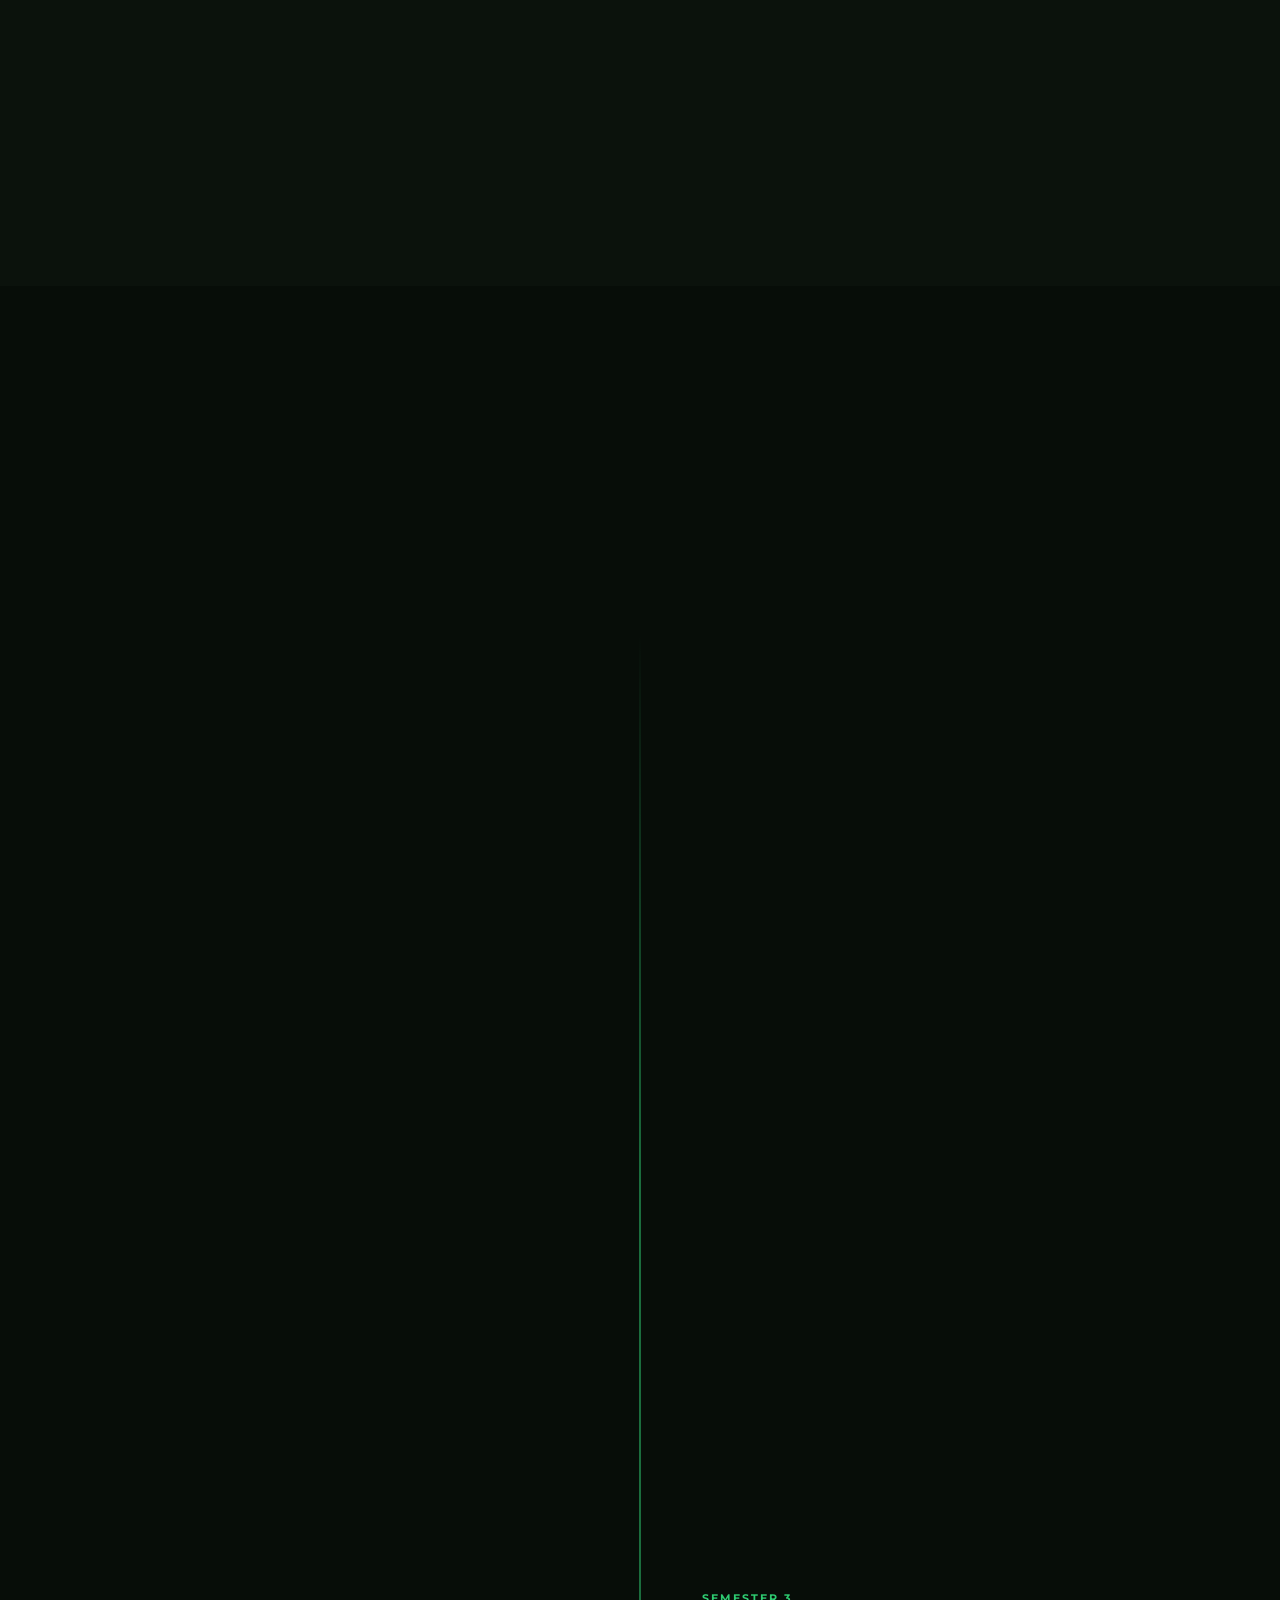
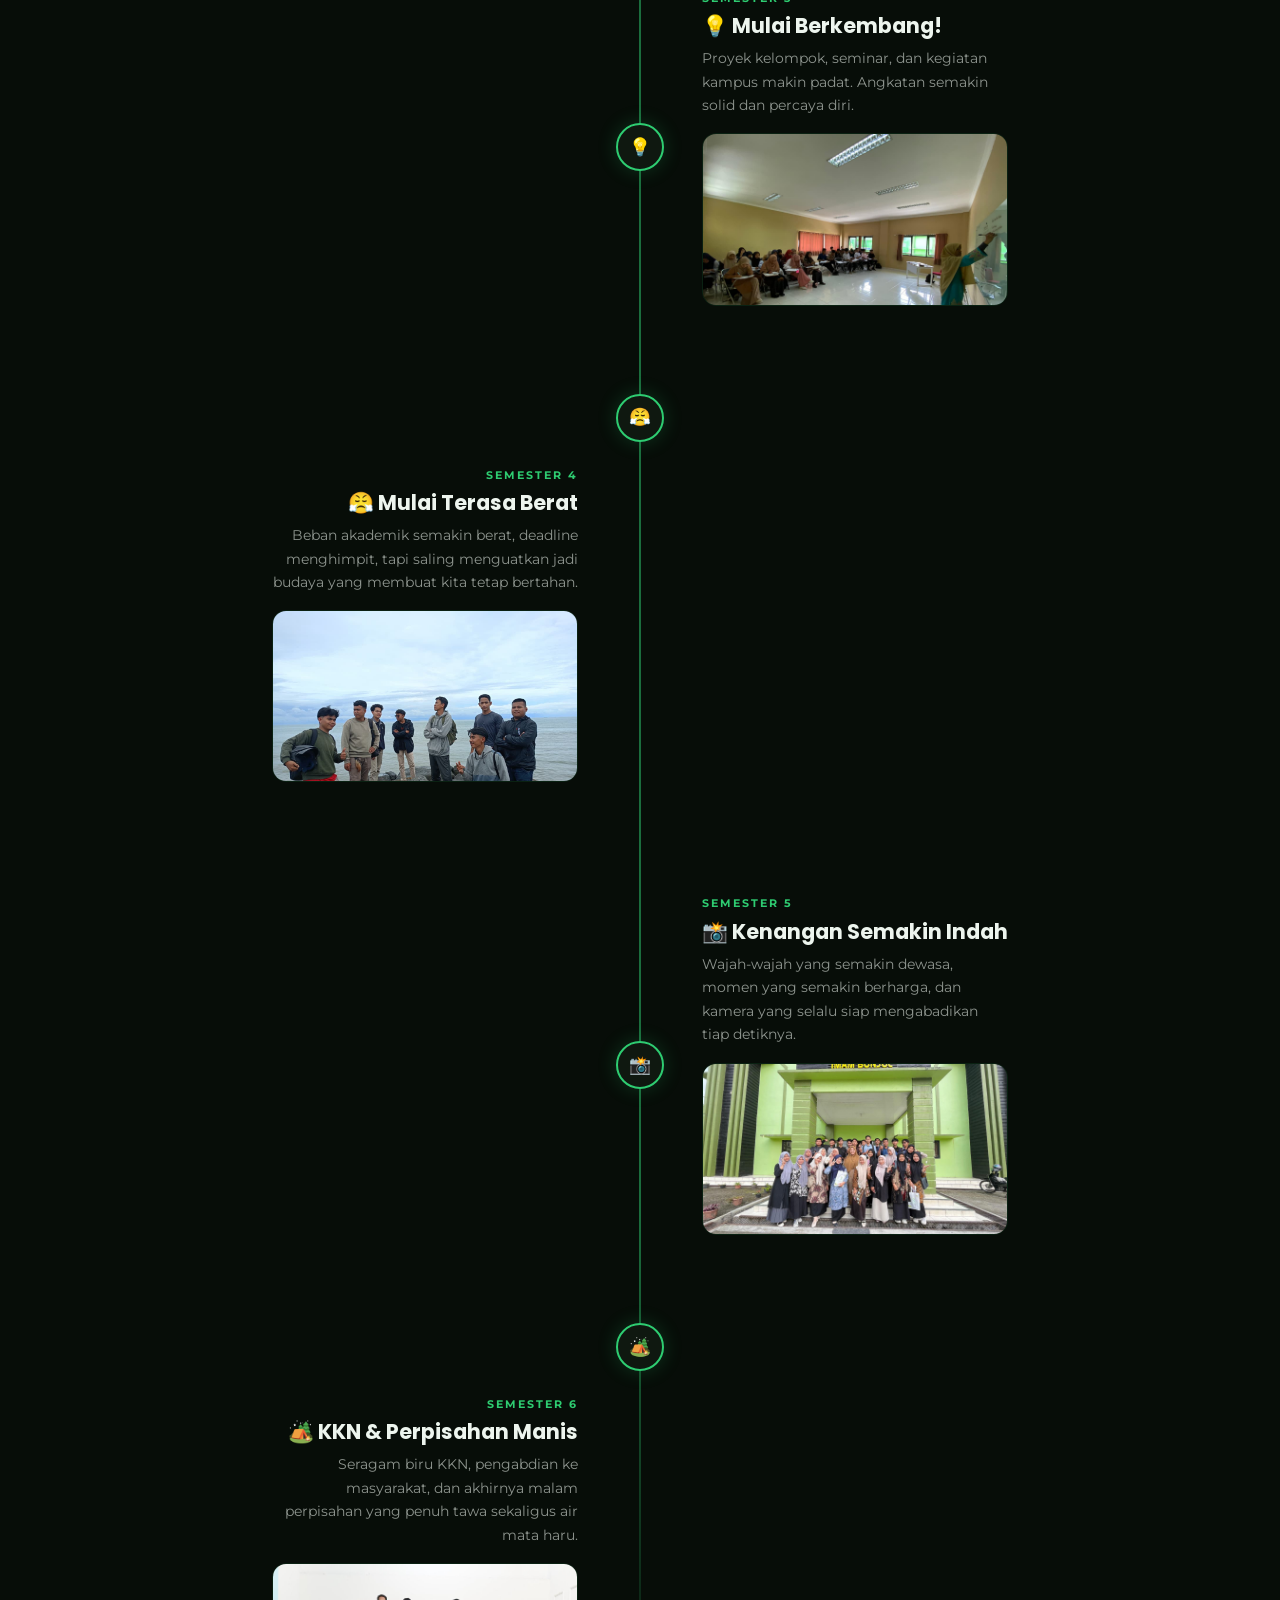
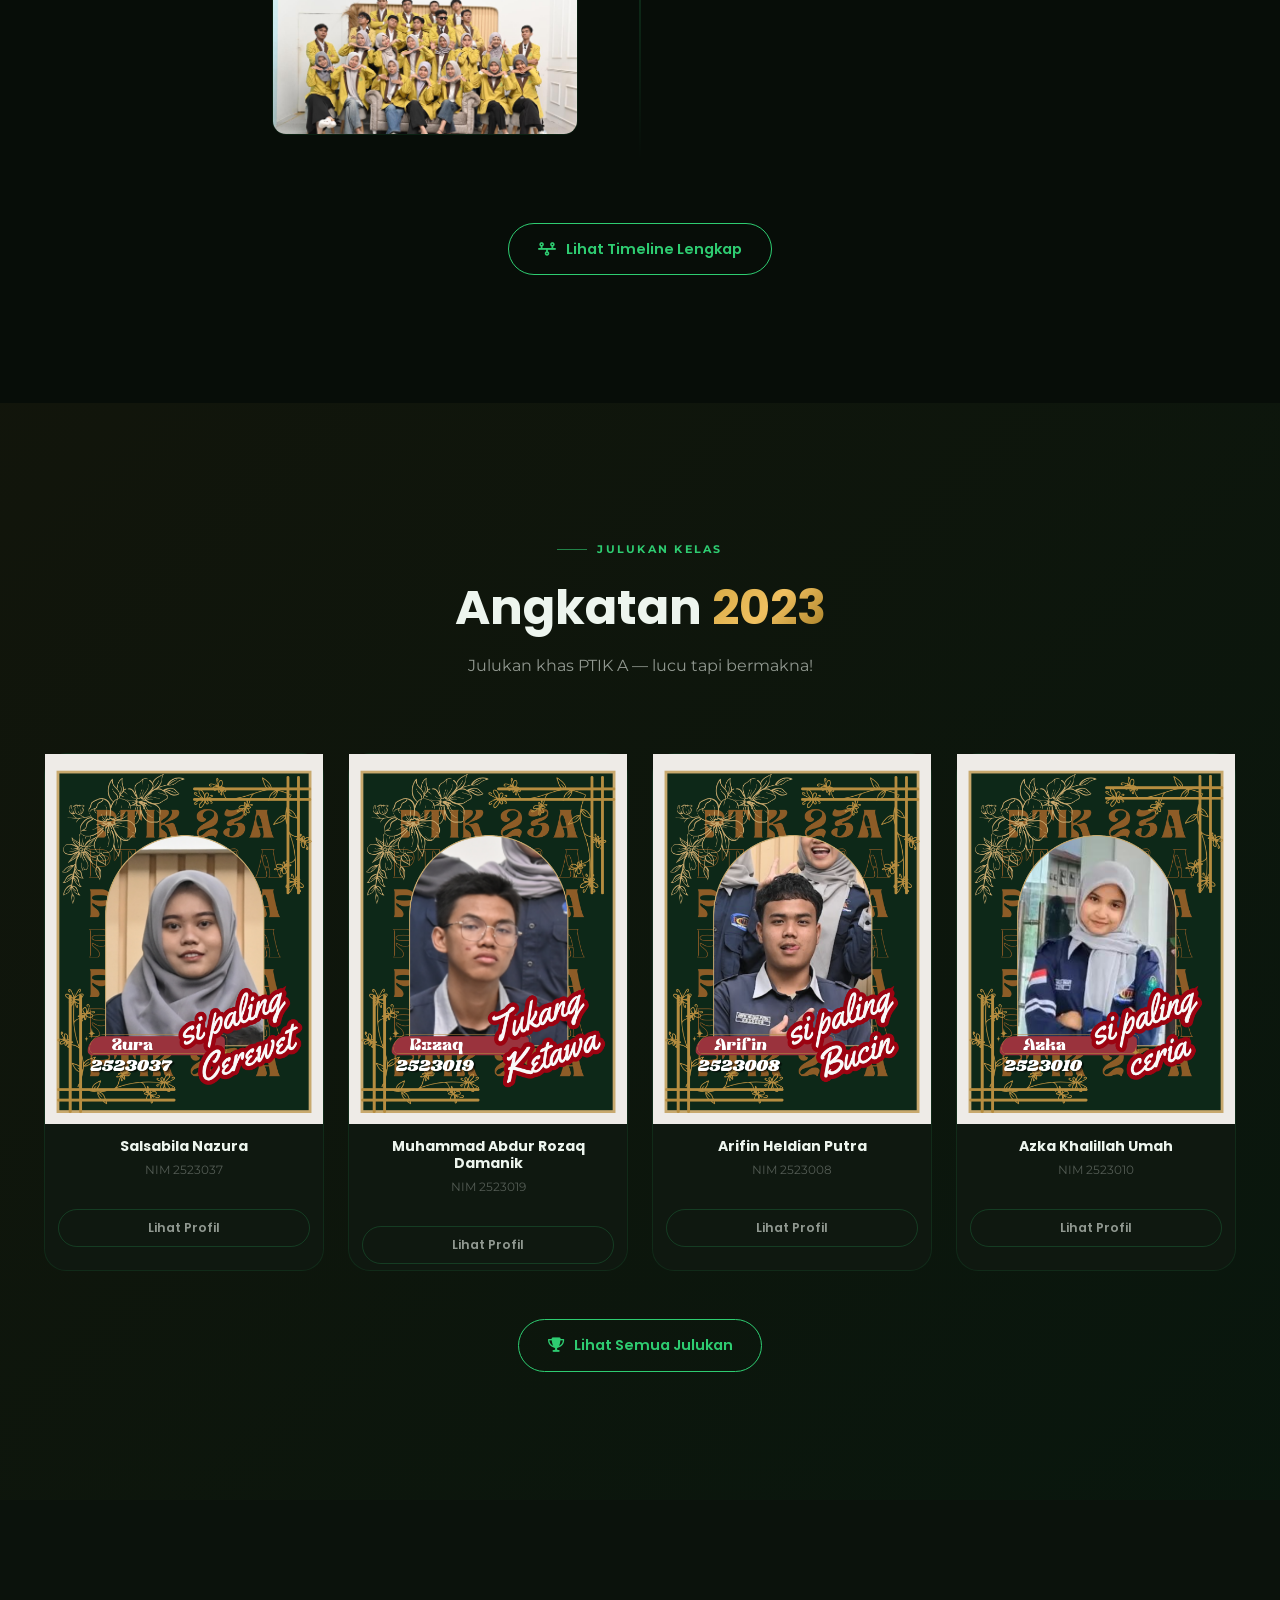
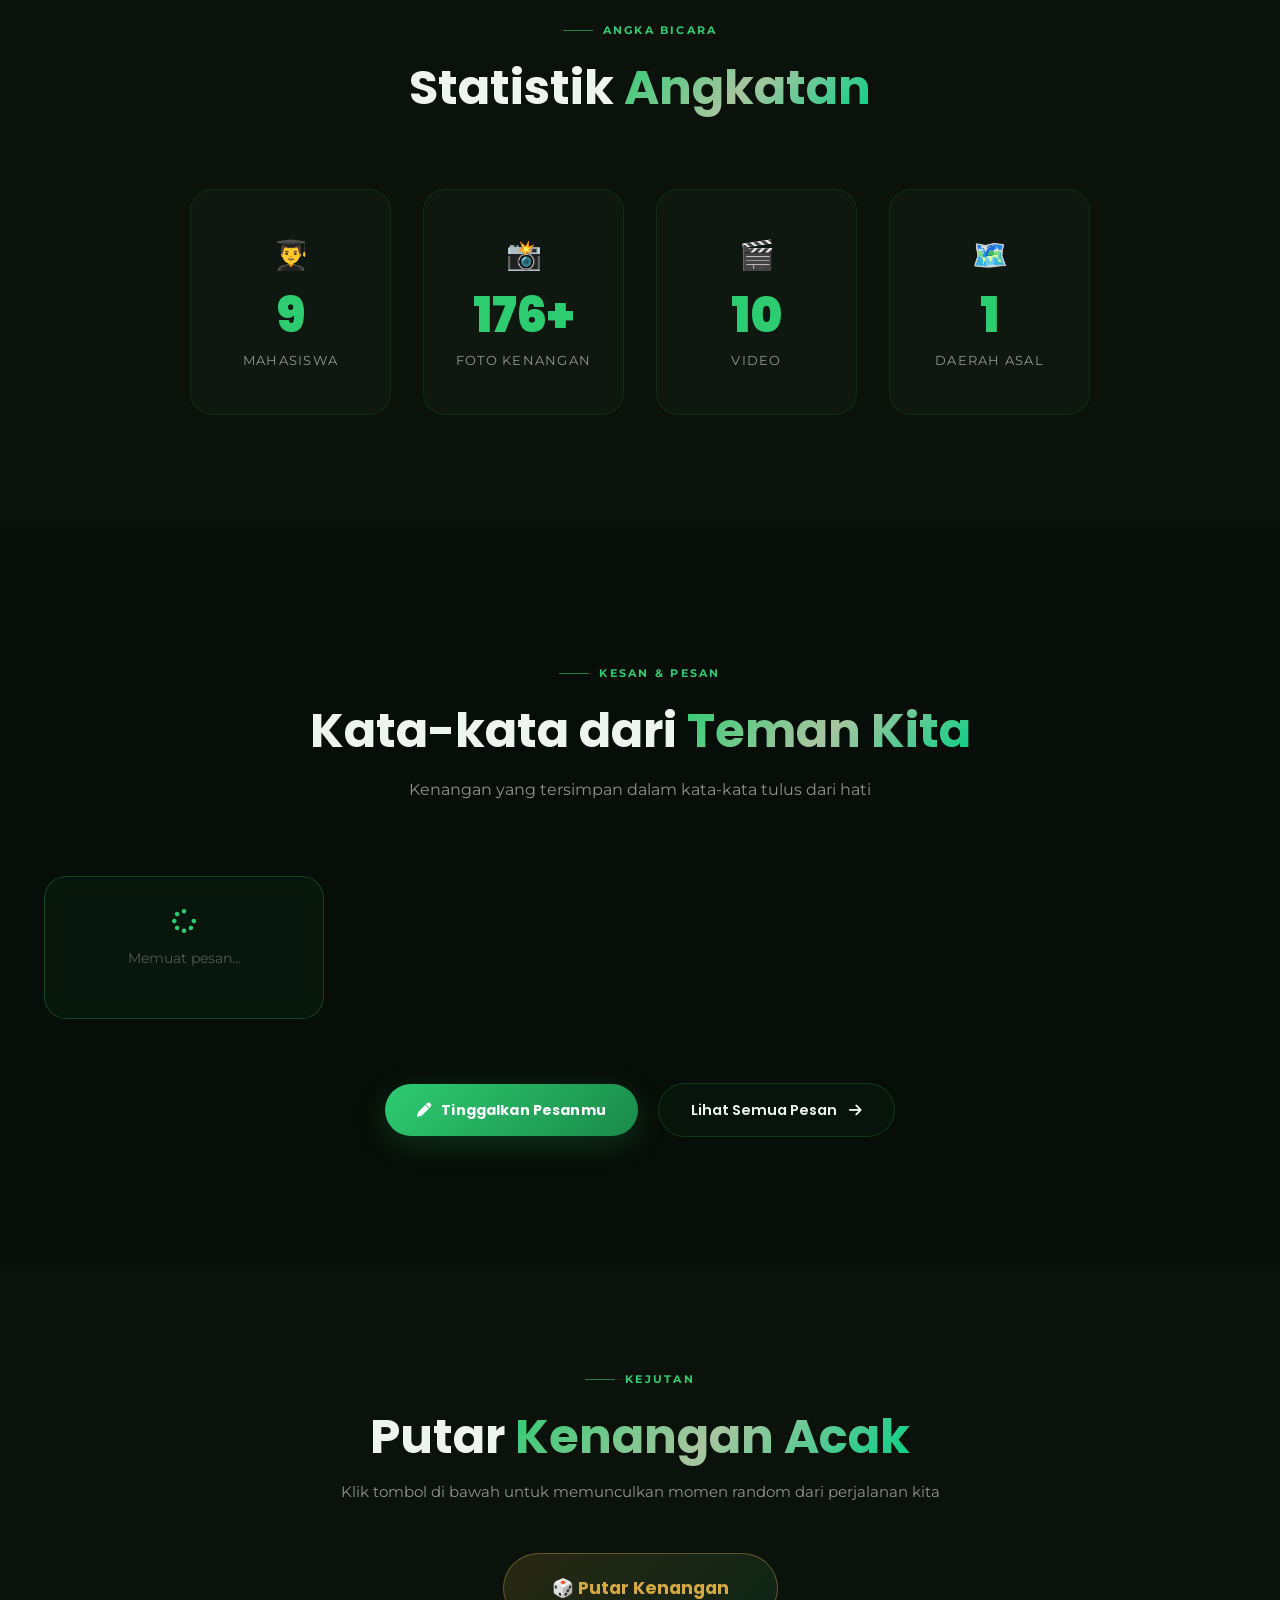
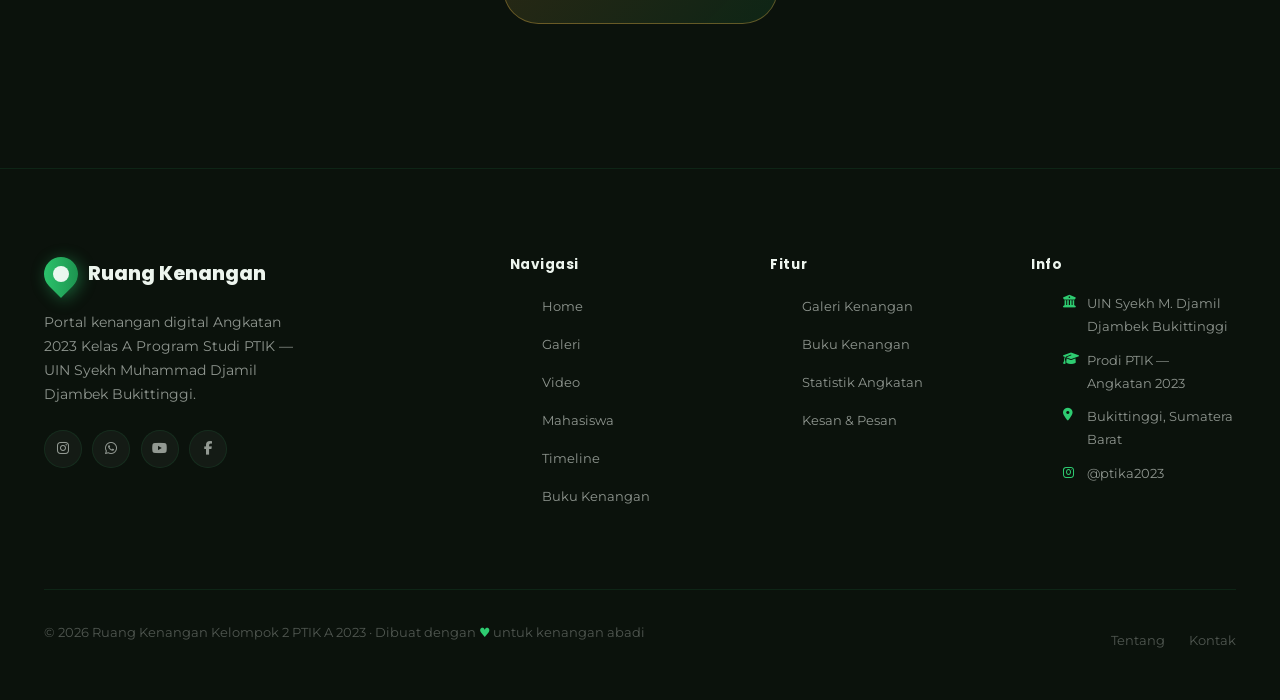
==== commit 5e13a39f: "update" ====
--- a/index.html
+++ b/index.html
@@ -700,61 +700,23 @@
         <p class="section-sub">Kenangan yang tersimpan dalam kata-kata tulus dari hati</p>
       </div>
 
-      <div class="testi-slider" data-animate="fade-up">
-        <div class="testi-card featured">
-          <p class="testi-quote">Tiga tahun bersama kalian adalah pengalaman terbaik hidupku. Semoga pertemanan ini tidak berakhir di sini. Sukses untuk kita semua!</p>
-          <div class="testi-author">
-            <img src="/assets/14.png" alt="Mahasiswa" />
-            <div>
-              <strong>AbdurRz</strong>
-              <span>NIM 2523019</span>
-            </div>
-          </div>
-        </div>
-
-        <div class="testi-card">
-          <p class="testi-quote">Kelas ini mengajarkan ku banyak hal — bukan hanya tentang teknologi, tapi tentang arti persahabatan sejati. Terima kasih semuanya!</p>
-          <div class="testi-author">
-            <img src="/assets/13.png" alt="Mahasiswa" />
-            <div>
-              <strong>Zura</strong>
-              <span>NIM 2523037</span>
-            </div>
-          </div>
-        </div>
-
-        <div class="testi-card">
-          <p class="testi-quote">Inget banget waktu ospek kita semua panik. Sekarang udah mau lulus. Cepat banget ya. Semoga rezeki kita semua lancar!</p>
-          <div class="testi-author">
-            <img src="/assets/26.png" alt="Mahasiswa" />
-            <div>
-              <strong>Azka</strong>
-              <span>NIM 2523010</span>
-            </div>
-          </div>
-        </div>
-
-        <div class="testi-card">
-          <p class="testi-quote">Dari orang asing jadi sahabat sejati. PTIK A 2023 — nama yang akan selalu kuingat sampai tua. Kalian luar biasa!</p>
-          <div class="testi-author">
-            <img src="/assets/24.png" alt="Mahasiswa" />
-            <div>
-              <strong>Arifin</strong>
-              <span>NIM 2523008</span>
-            </div>
-          </div>
-        </div>
-
-        <div class="testi-card">
-          <p class="testi-quote">Walaupun jauh nanti, semoga tali silaturahmi kita tetap terjaga. Sukses dunia akhirat untuk seluruh keluarga besar PTIK A 2023!</p>
-          <div class="testi-author">
-            <img src="/assets/25.png" alt="Mahasiswa" />
-            <div>
-              <strong>Fariz</strong>
-              <span>NIM 2523021</span>
-            </div>
-          </div>
-        </div>
+      <!-- Komentar dari Firebase ditampilkan di sini -->
+      <div class="testi-slider" id="testiSlider" data-animate="fade-up">
+        <div class="testi-card featured" style="min-width:280px;display:flex;align-items:center;justify-content:center;">
+          <p style="color:var(--text-faint);font-size:0.88rem;text-align:center;">
+            <i class="fas fa-spinner fa-spin" style="color:var(--green);display:block;font-size:1.5rem;margin-bottom:0.8rem;"></i>
+            Memuat pesan...
+          </p>
+        </div>
+      </div>
+
+      <div style="text-align:center;margin-top:2.5rem;" data-animate="fade-up">
+        <a href="pages/buku.html" class="btn-primary">
+          <i class="fas fa-pen"></i> Tinggalkan Pesanmu
+        </a>
+        <a href="pages/buku.html" class="btn-ghost" style="margin-left:1rem;">
+          Lihat Semua Pesan <i class="fas fa-arrow-right"></i>
+        </a>
       </div>
     </div>
   </section>
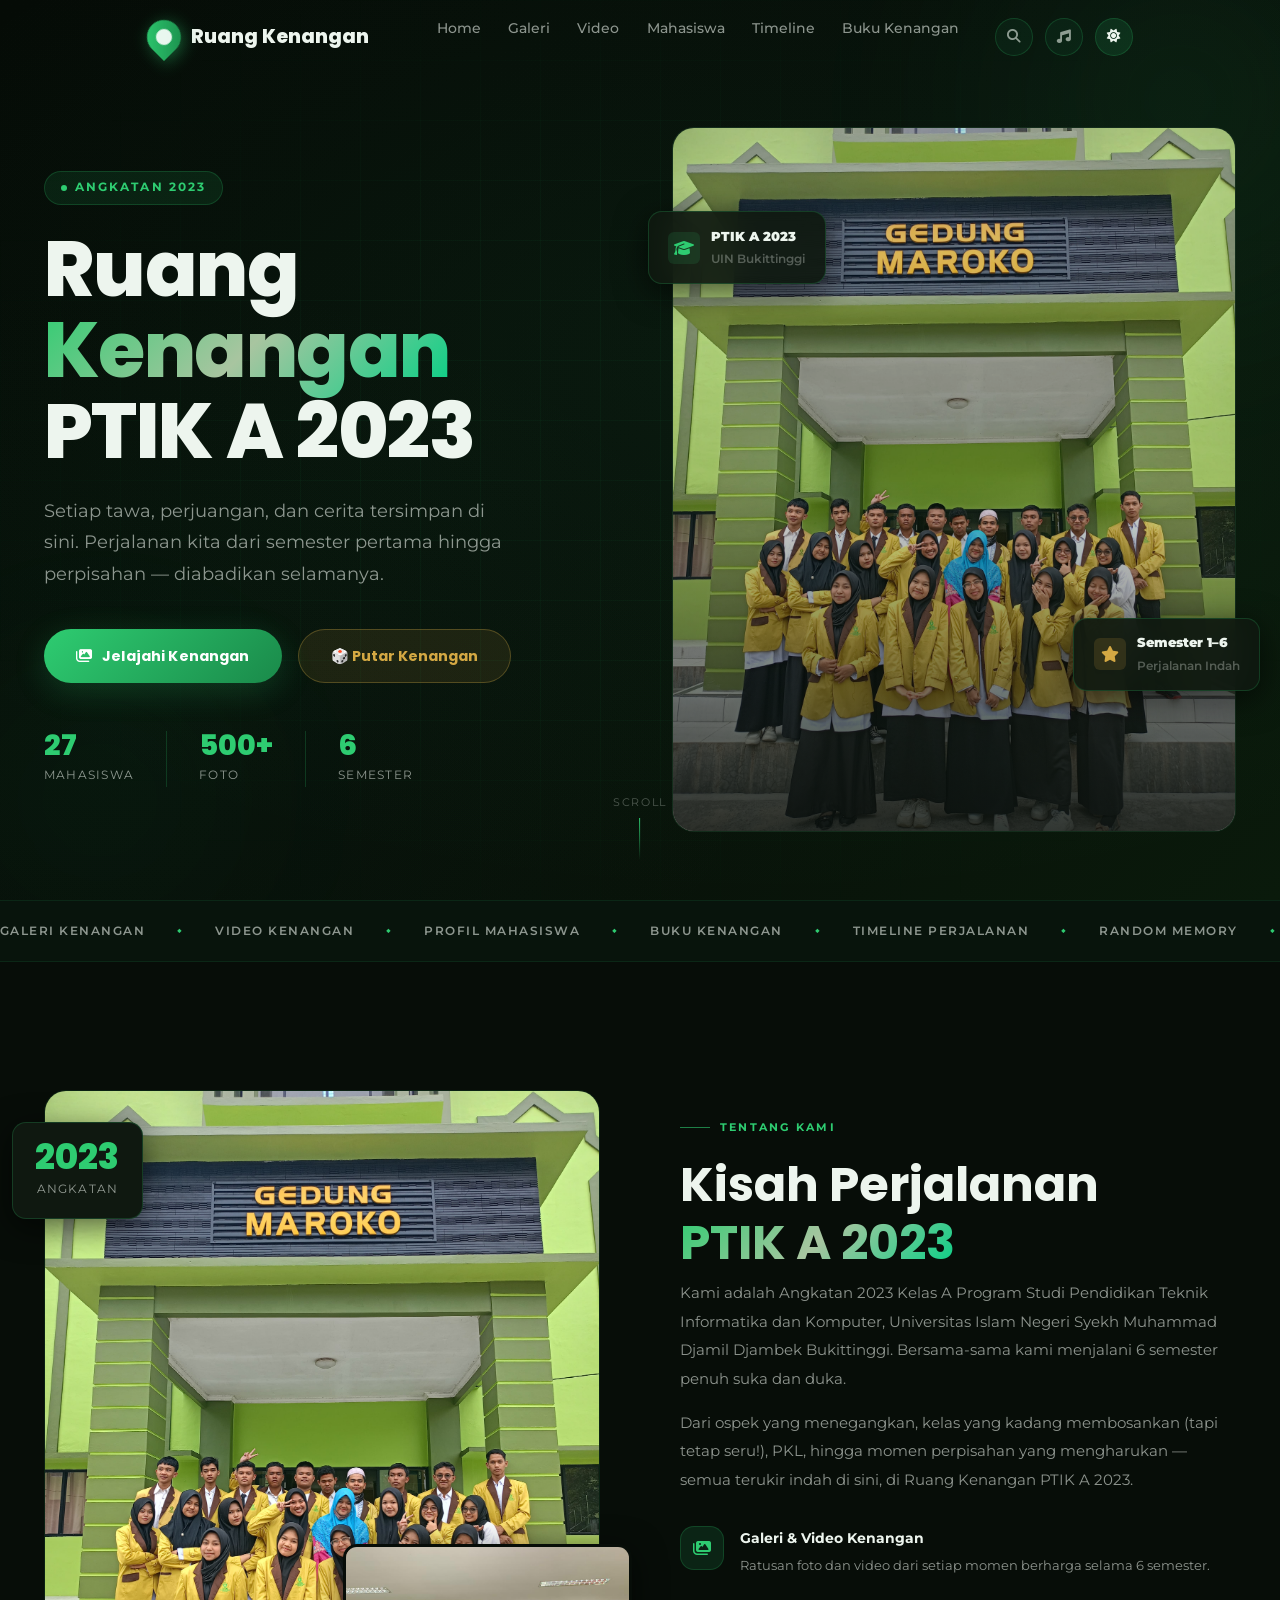
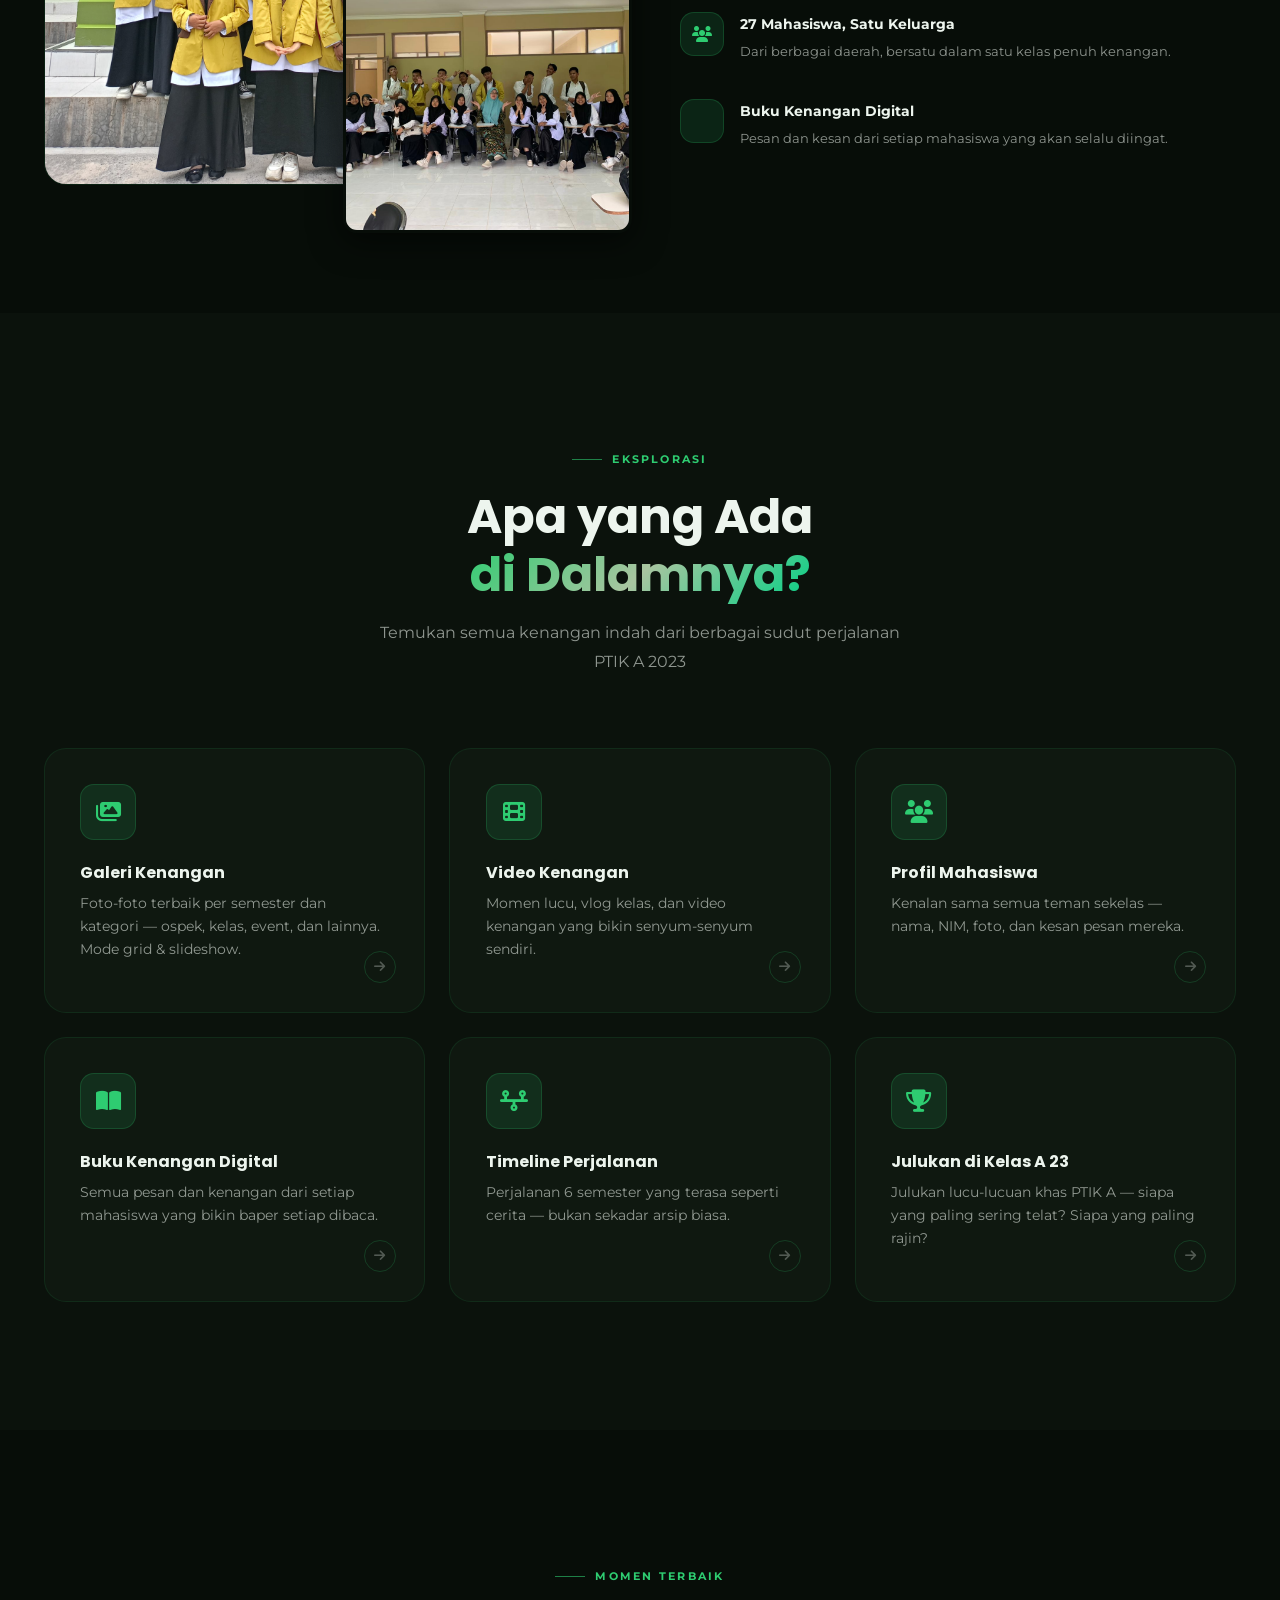
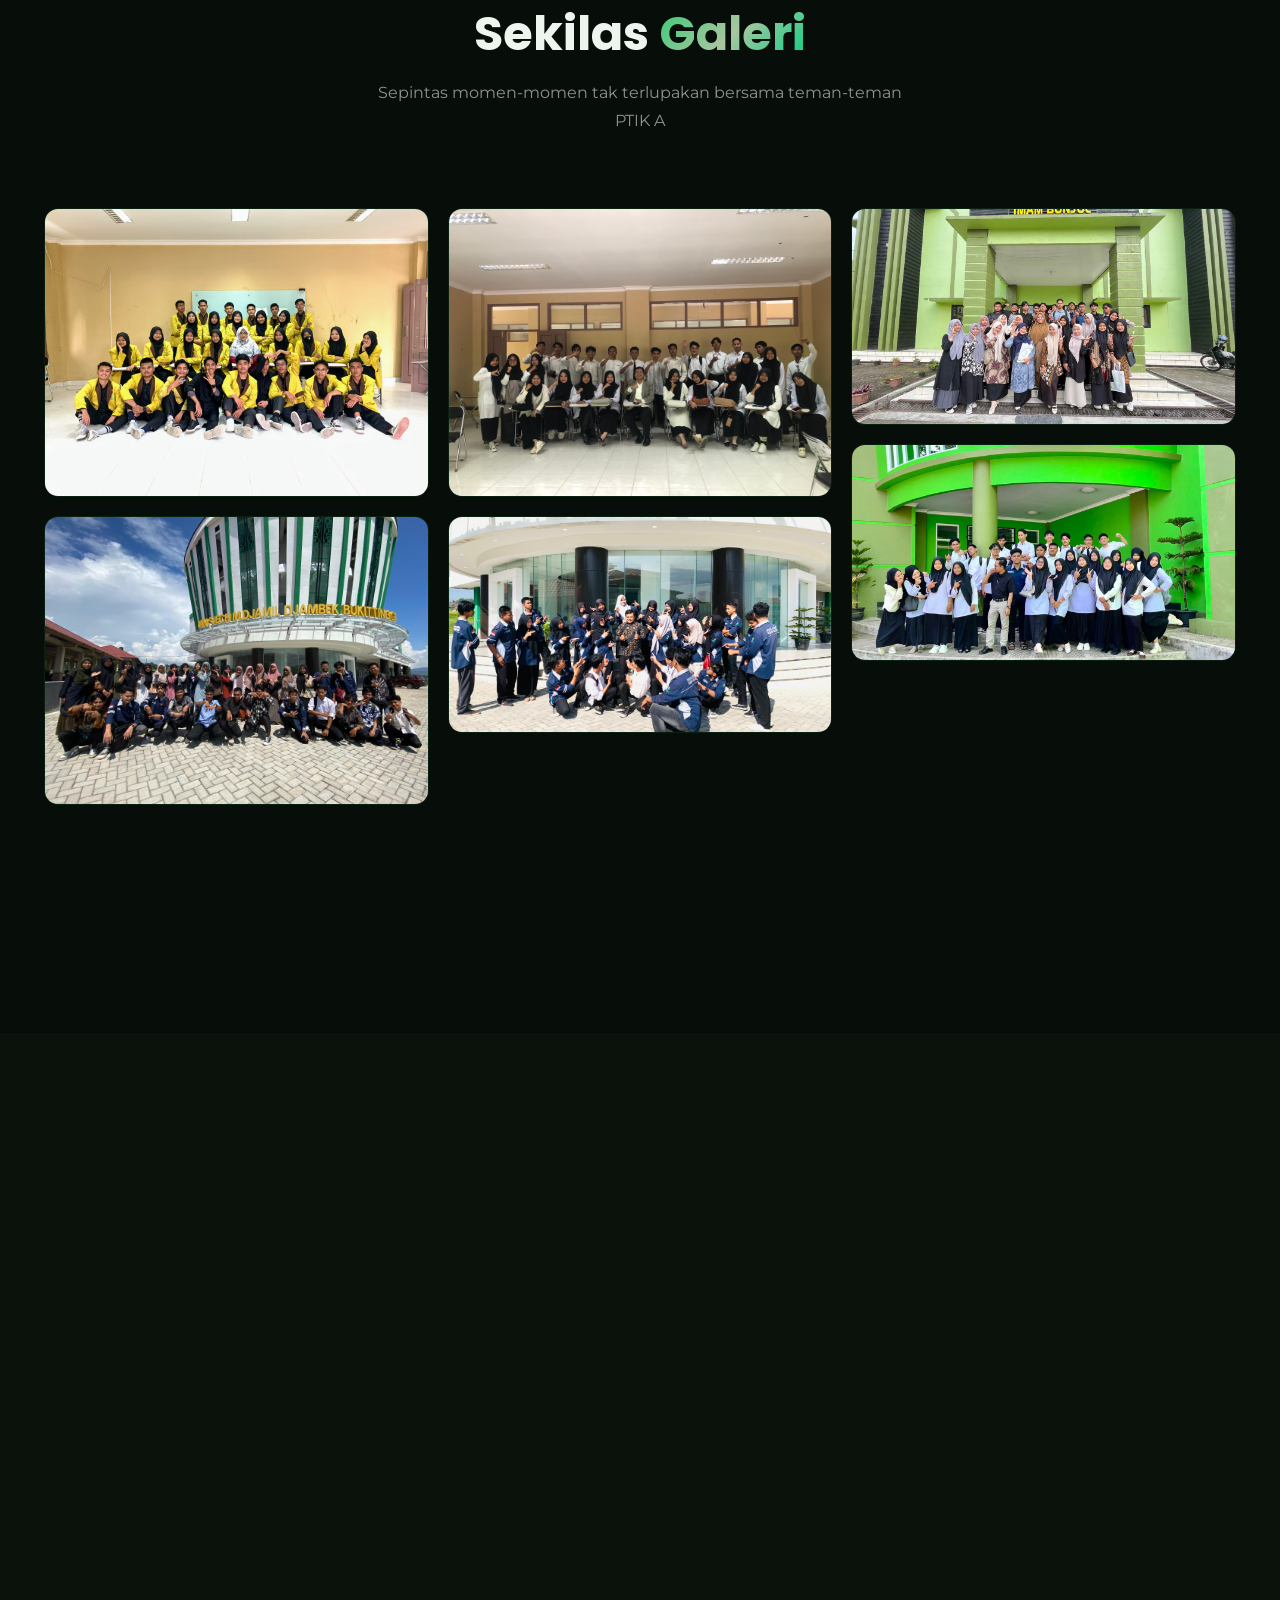
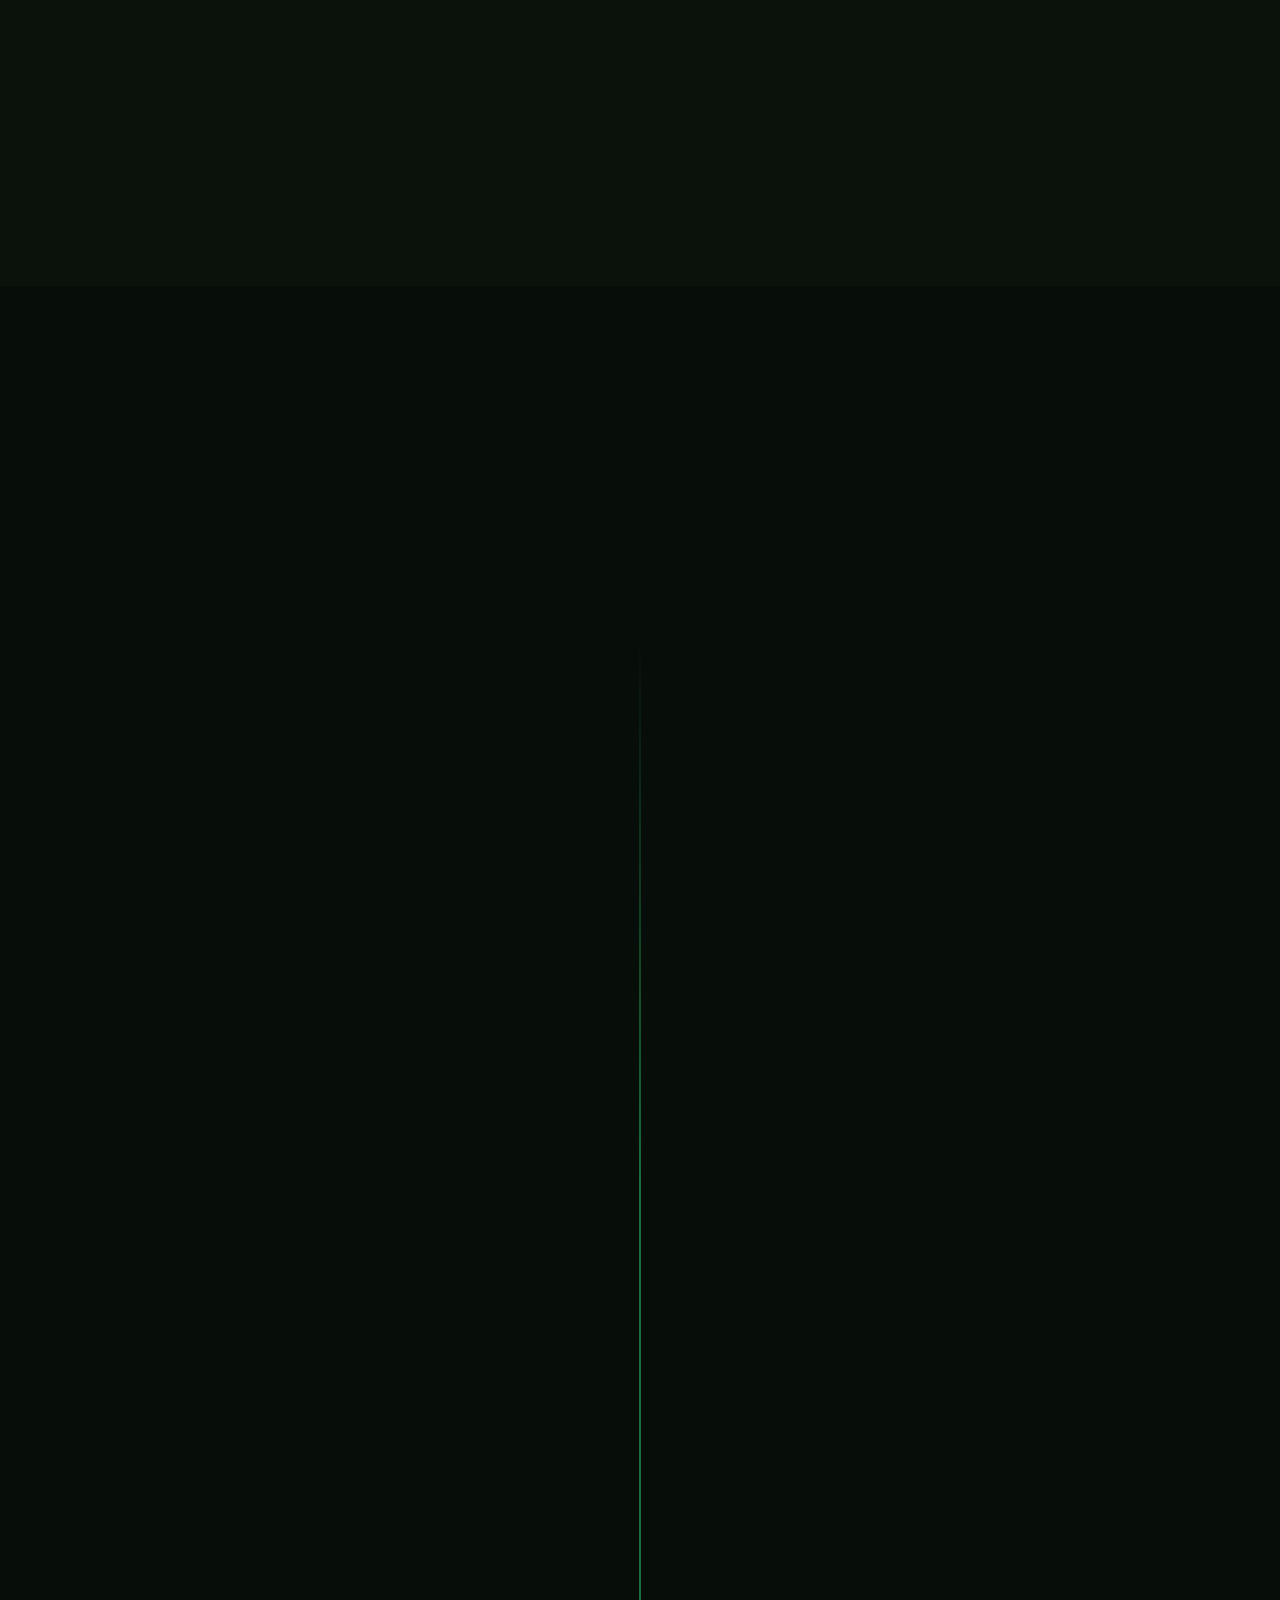
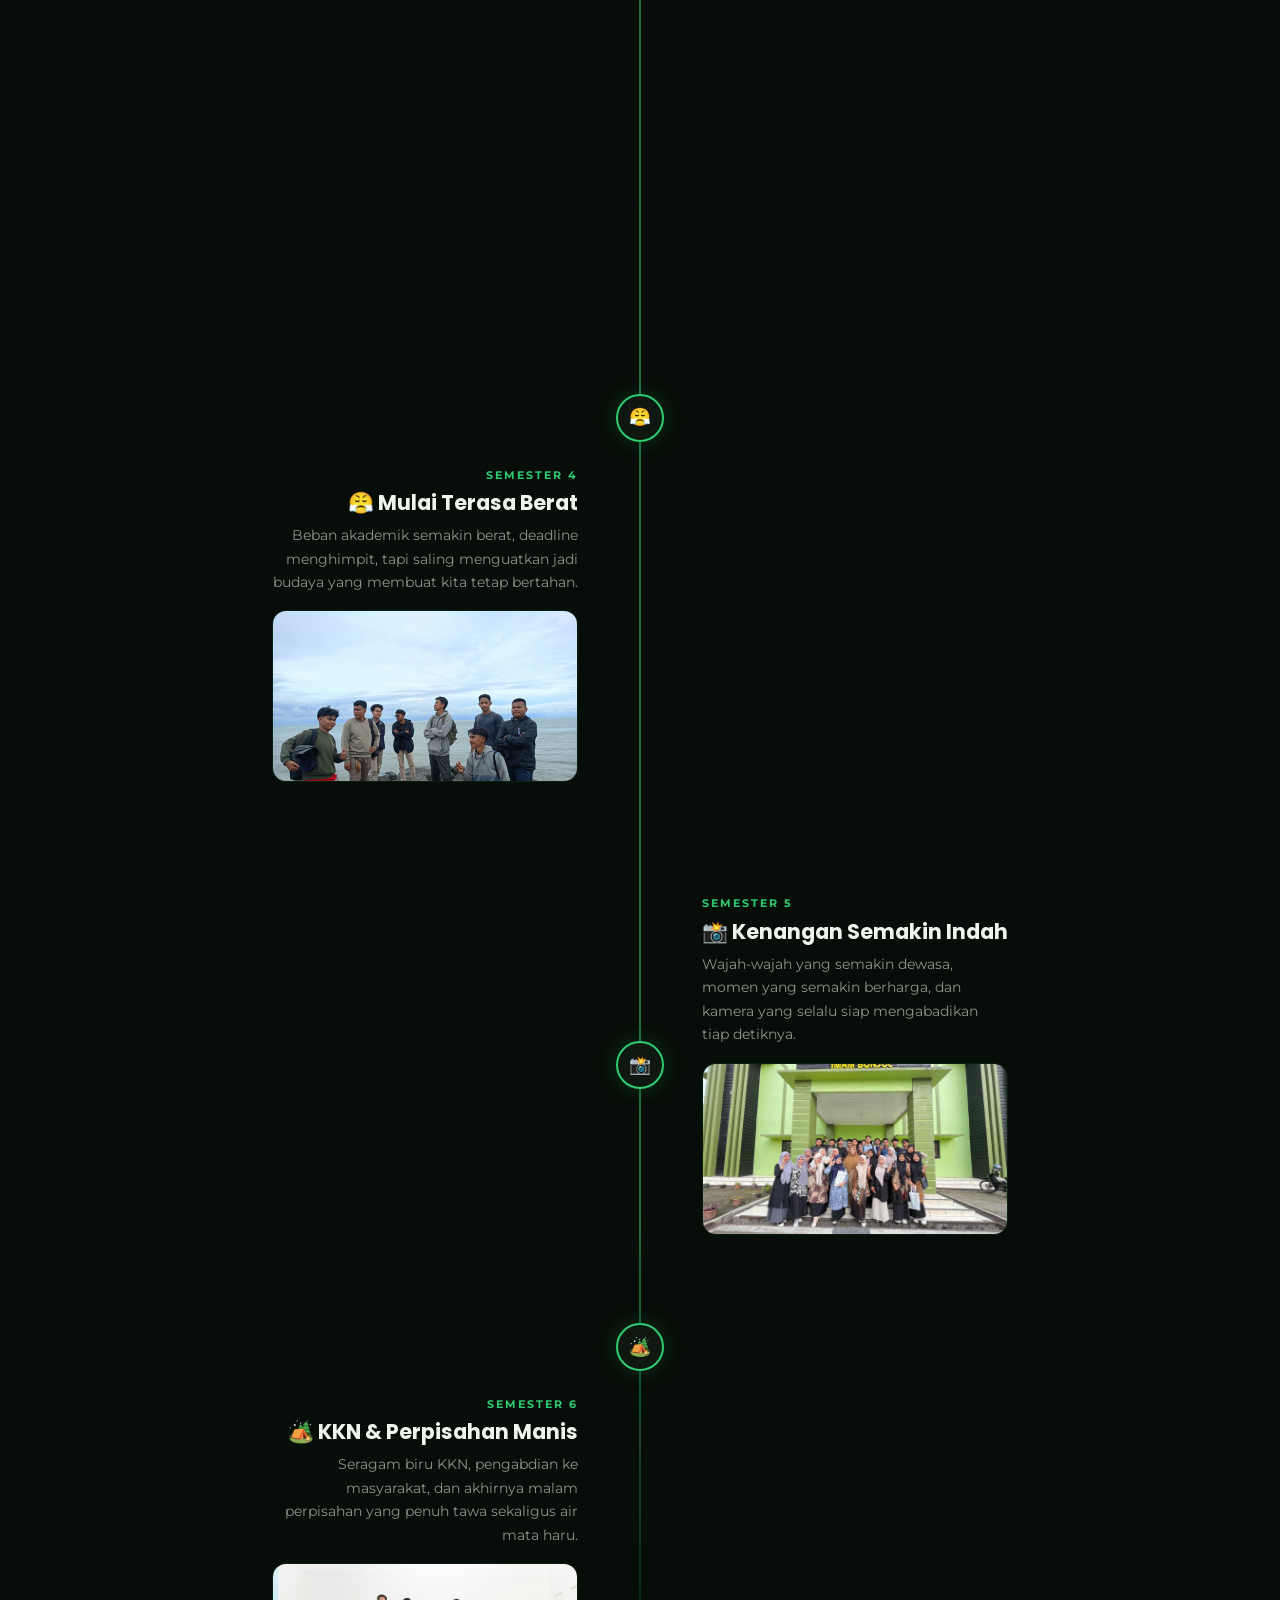
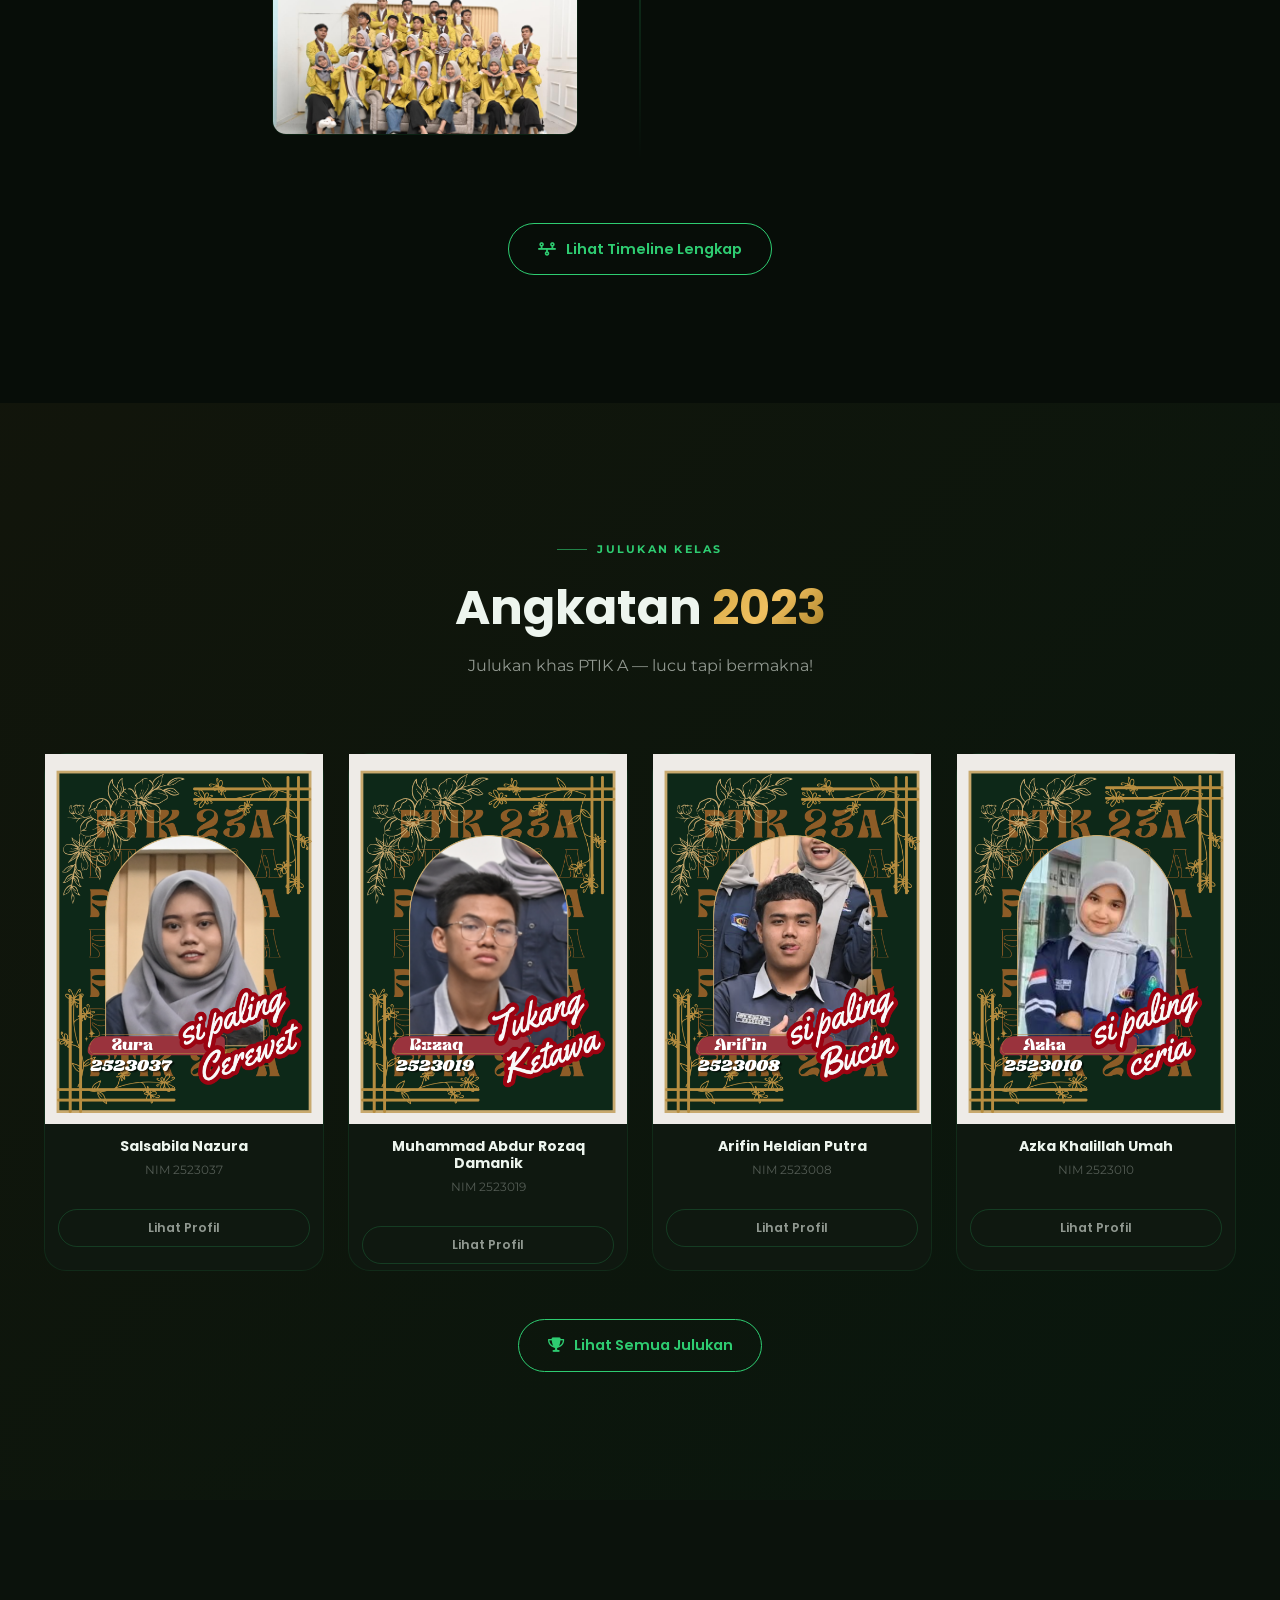
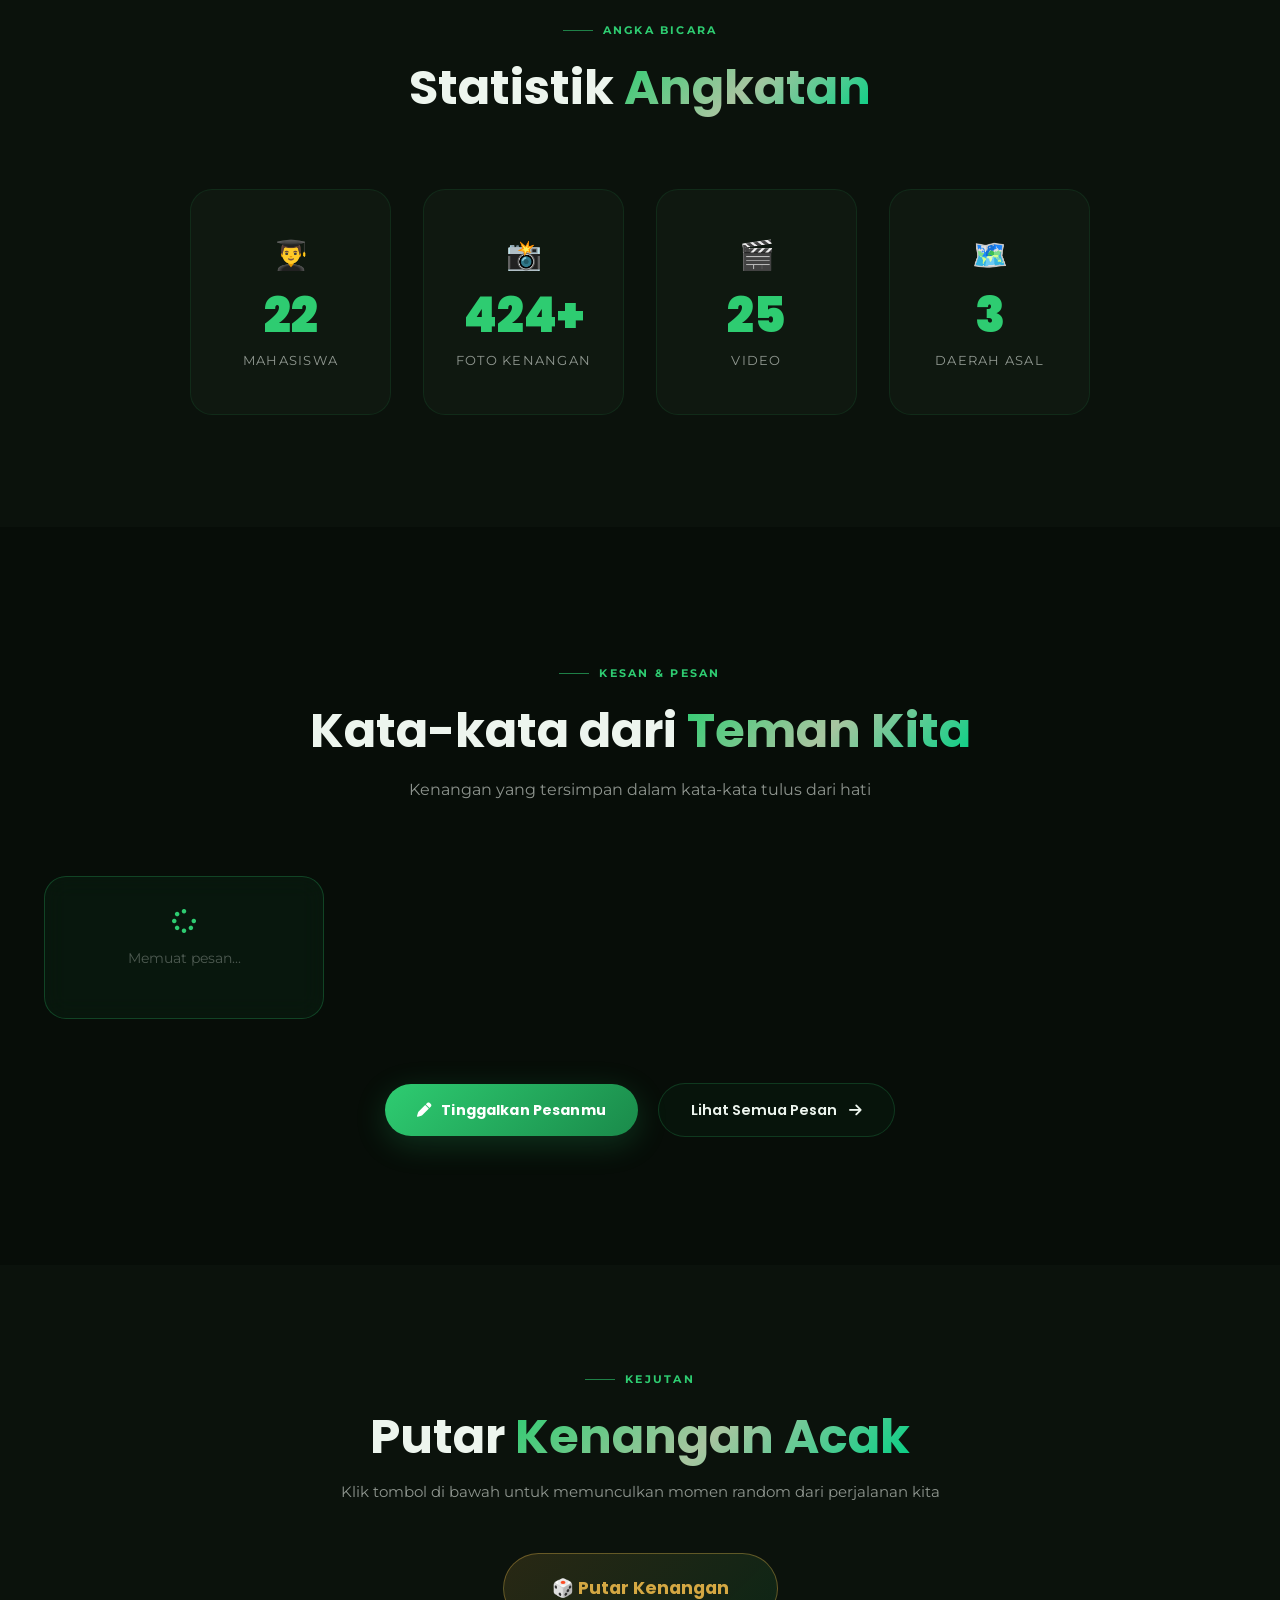
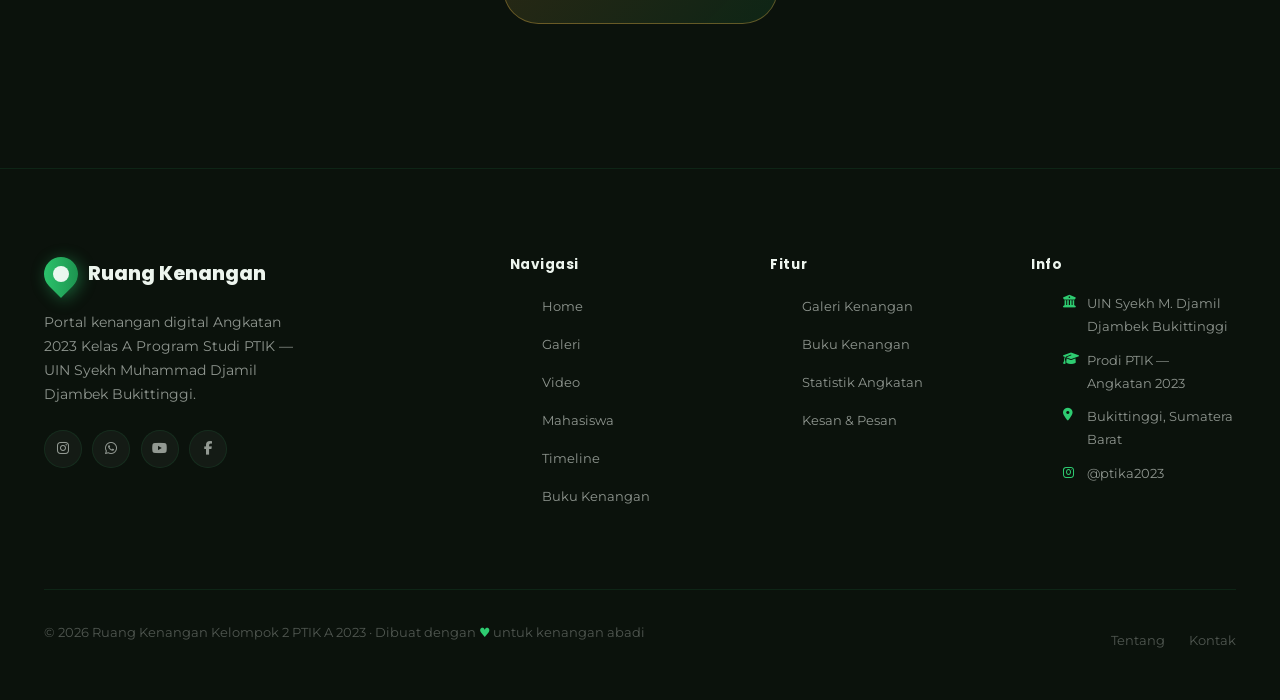
==== commit 92db7f10: "update" ====
--- a/index.html
+++ b/index.html
@@ -114,7 +114,7 @@
         </div>
         <div class="hero-stats">
           <div class="hero-stat">
-            <strong>27</strong>g  
+            <strong>27</strong>  
             <span>Mahasiswa</span>
           </div>
           <div class="hero-stat-divider"></div>
@@ -221,7 +221,7 @@
             <div class="about-feature">
               <div class="about-feature-icon"><i class="fas fa-users"></i></div>
               <div>
-                <strong>35 Mahasiswa, Satu Keluarga</strong>
+                <strong>27 Mahasiswa, Satu Keluarga</strong>
                 <p>Dari berbagai daerah, bersatu dalam satu kelas penuh kenangan.</p>
               </div>
             </div>
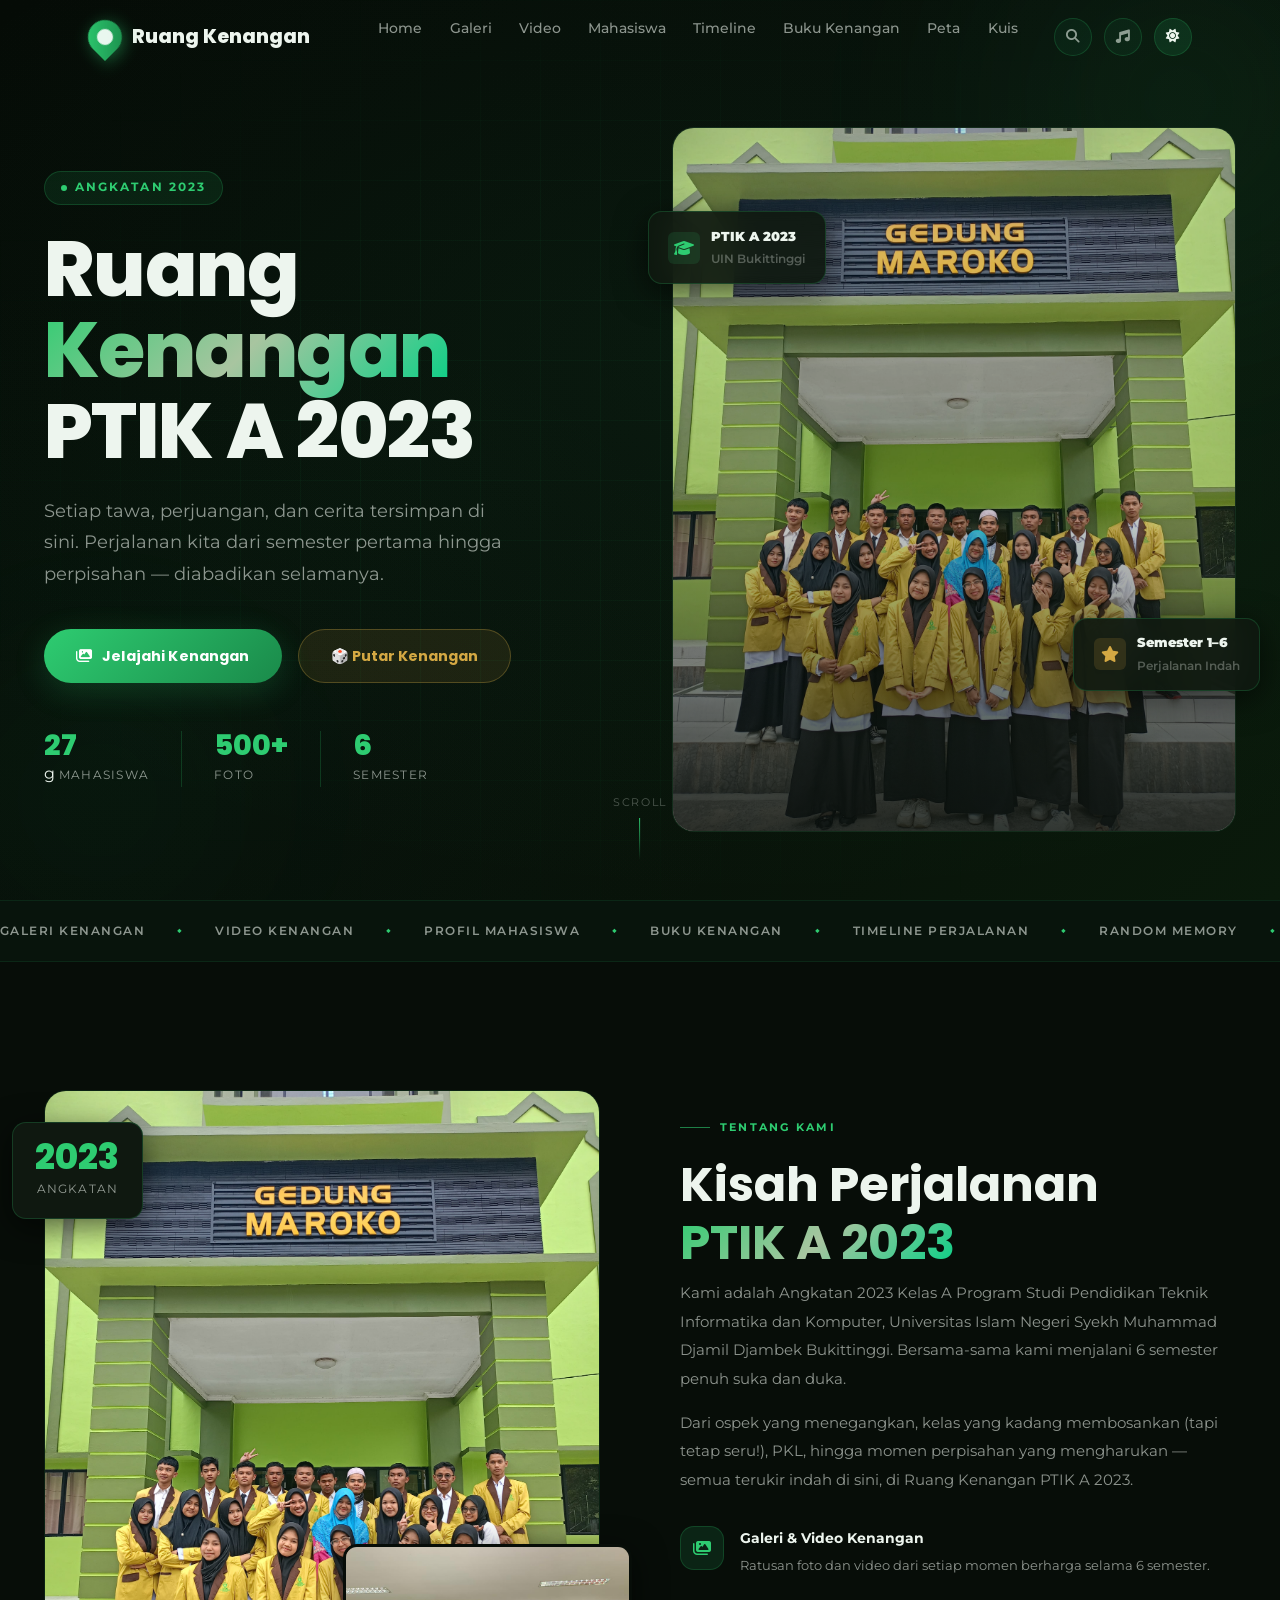
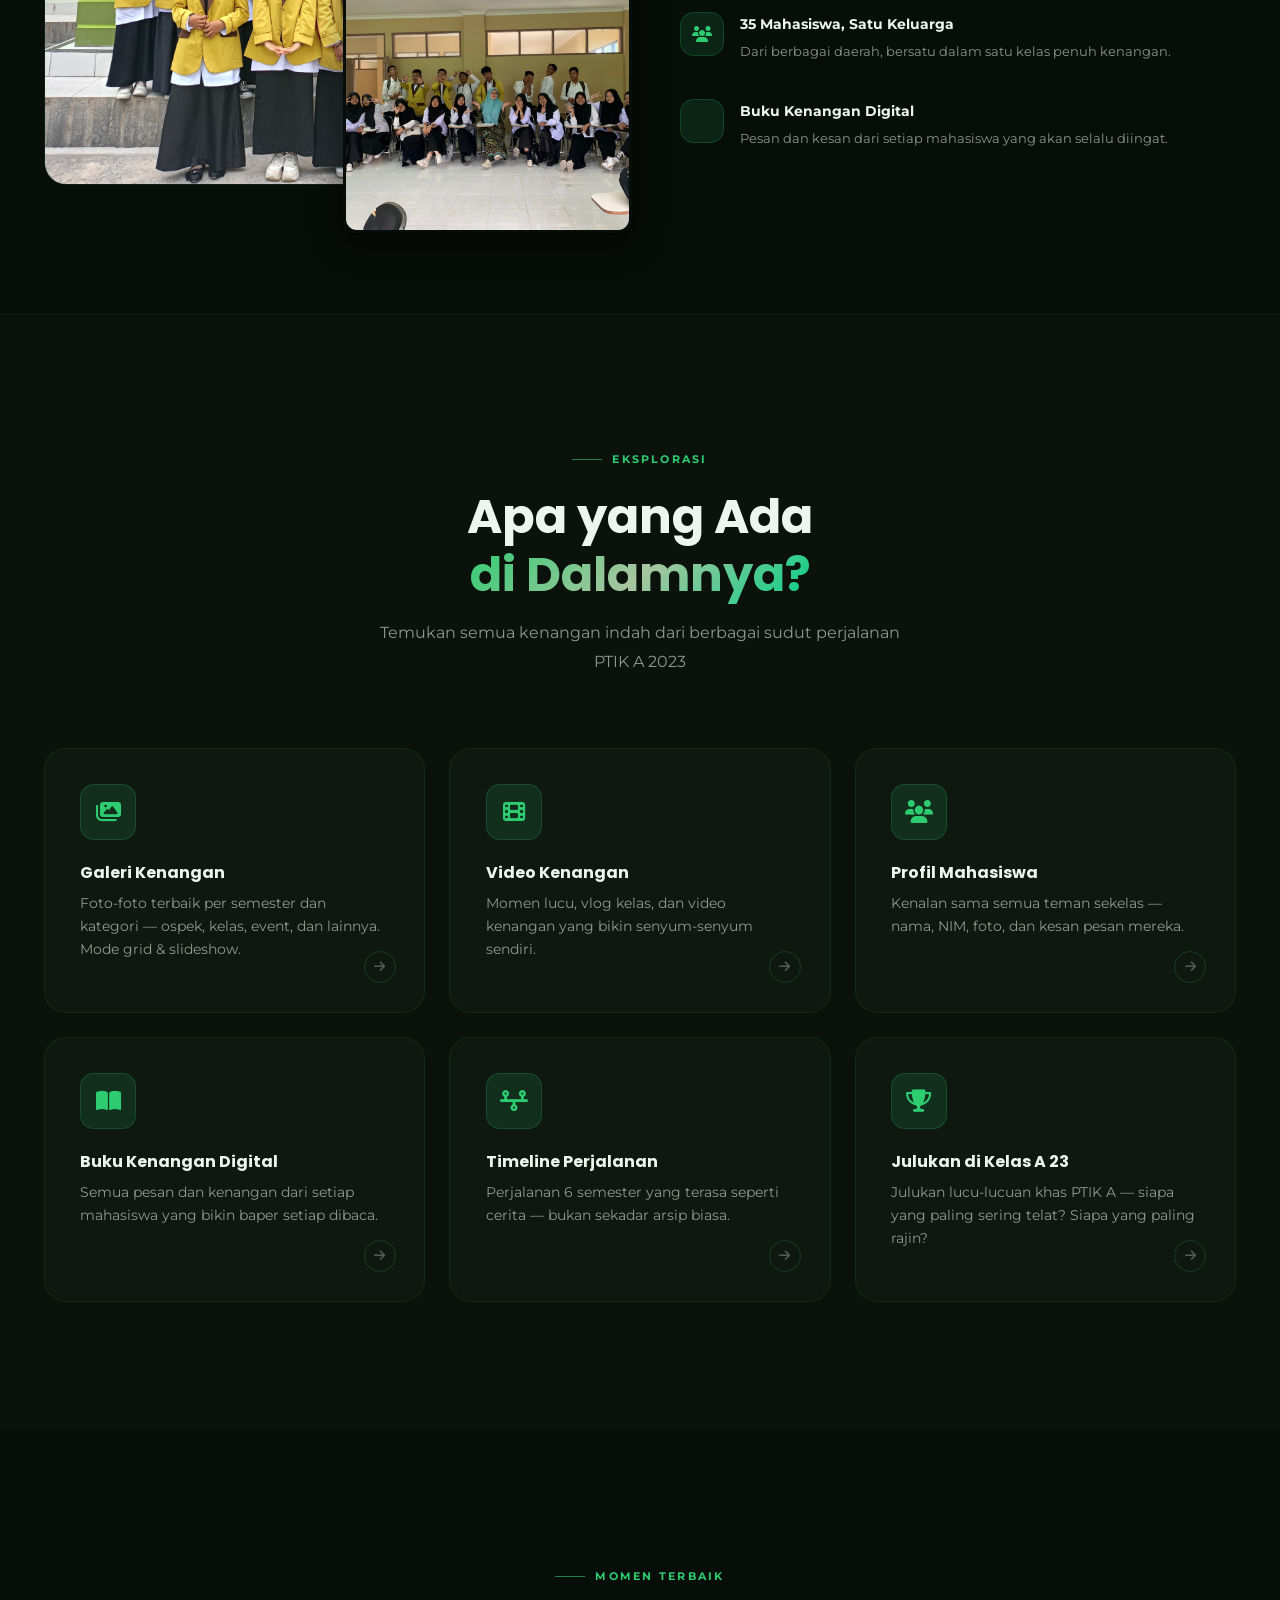
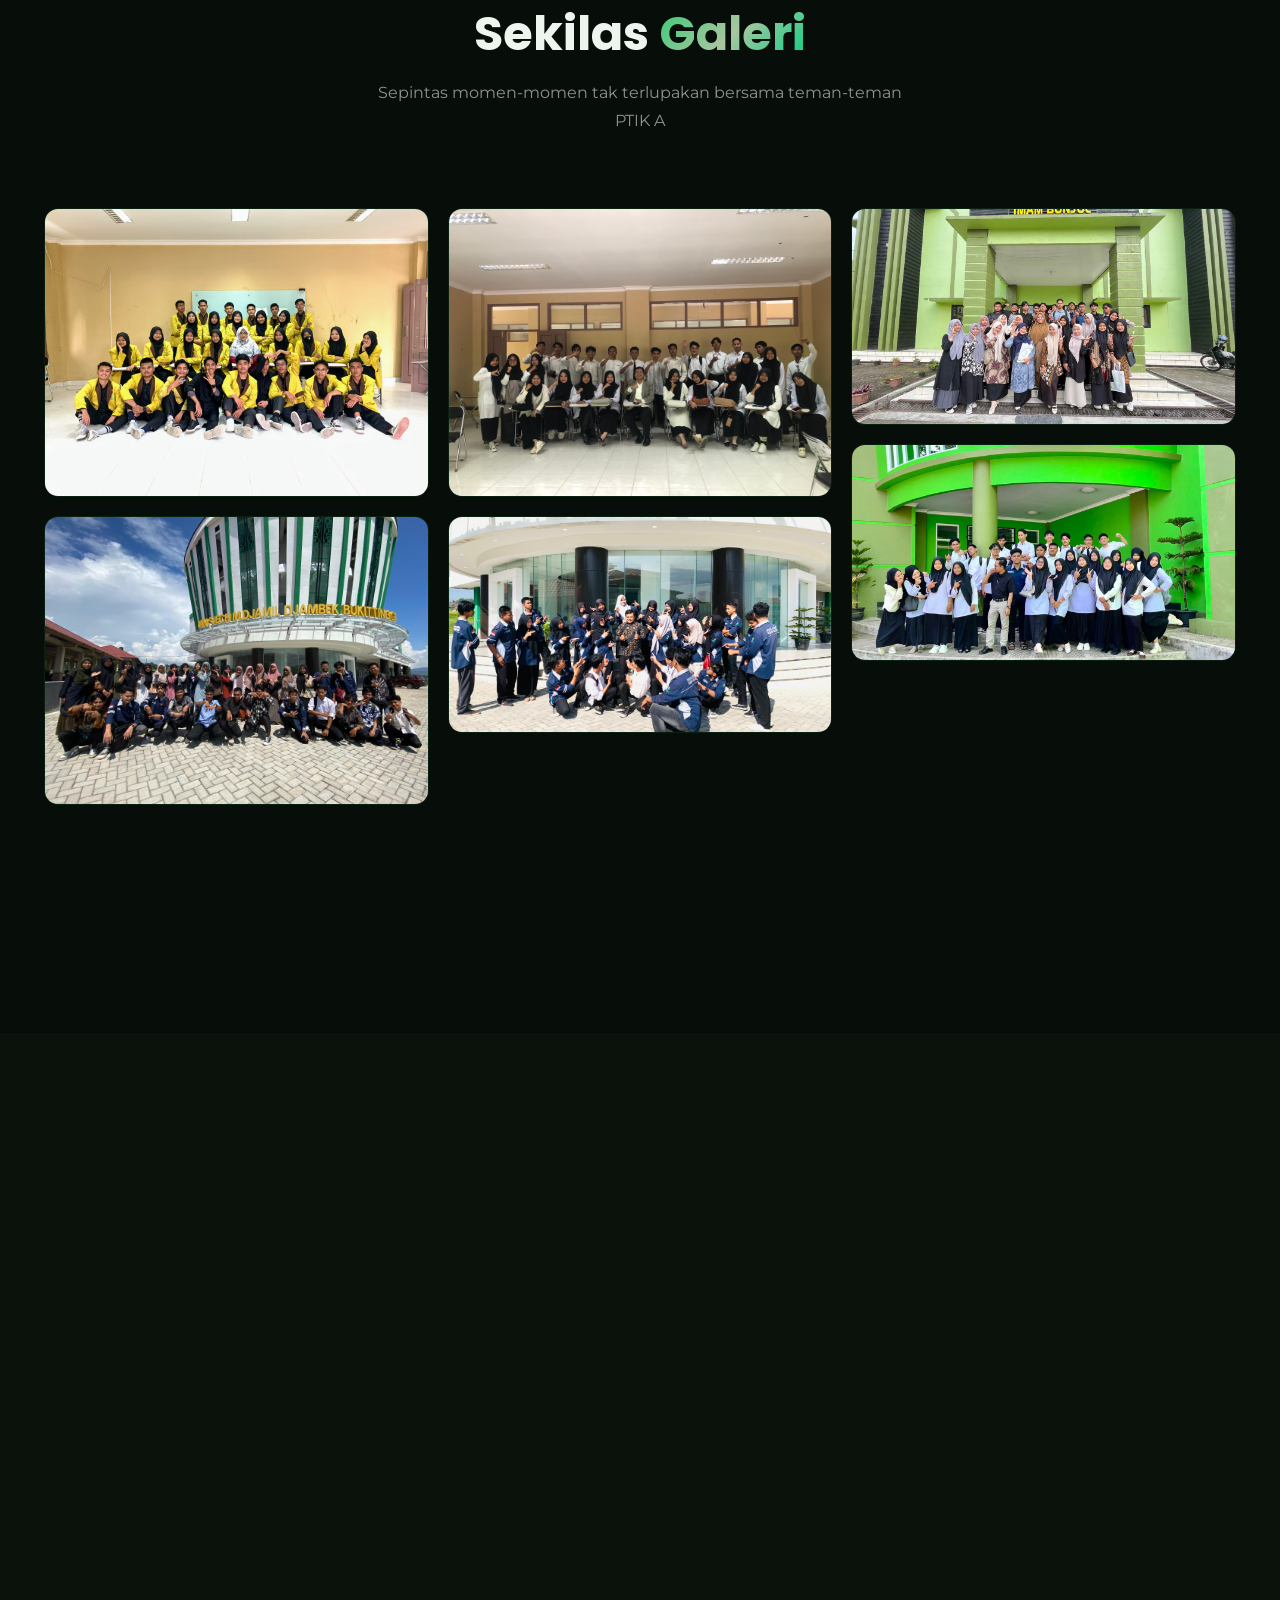
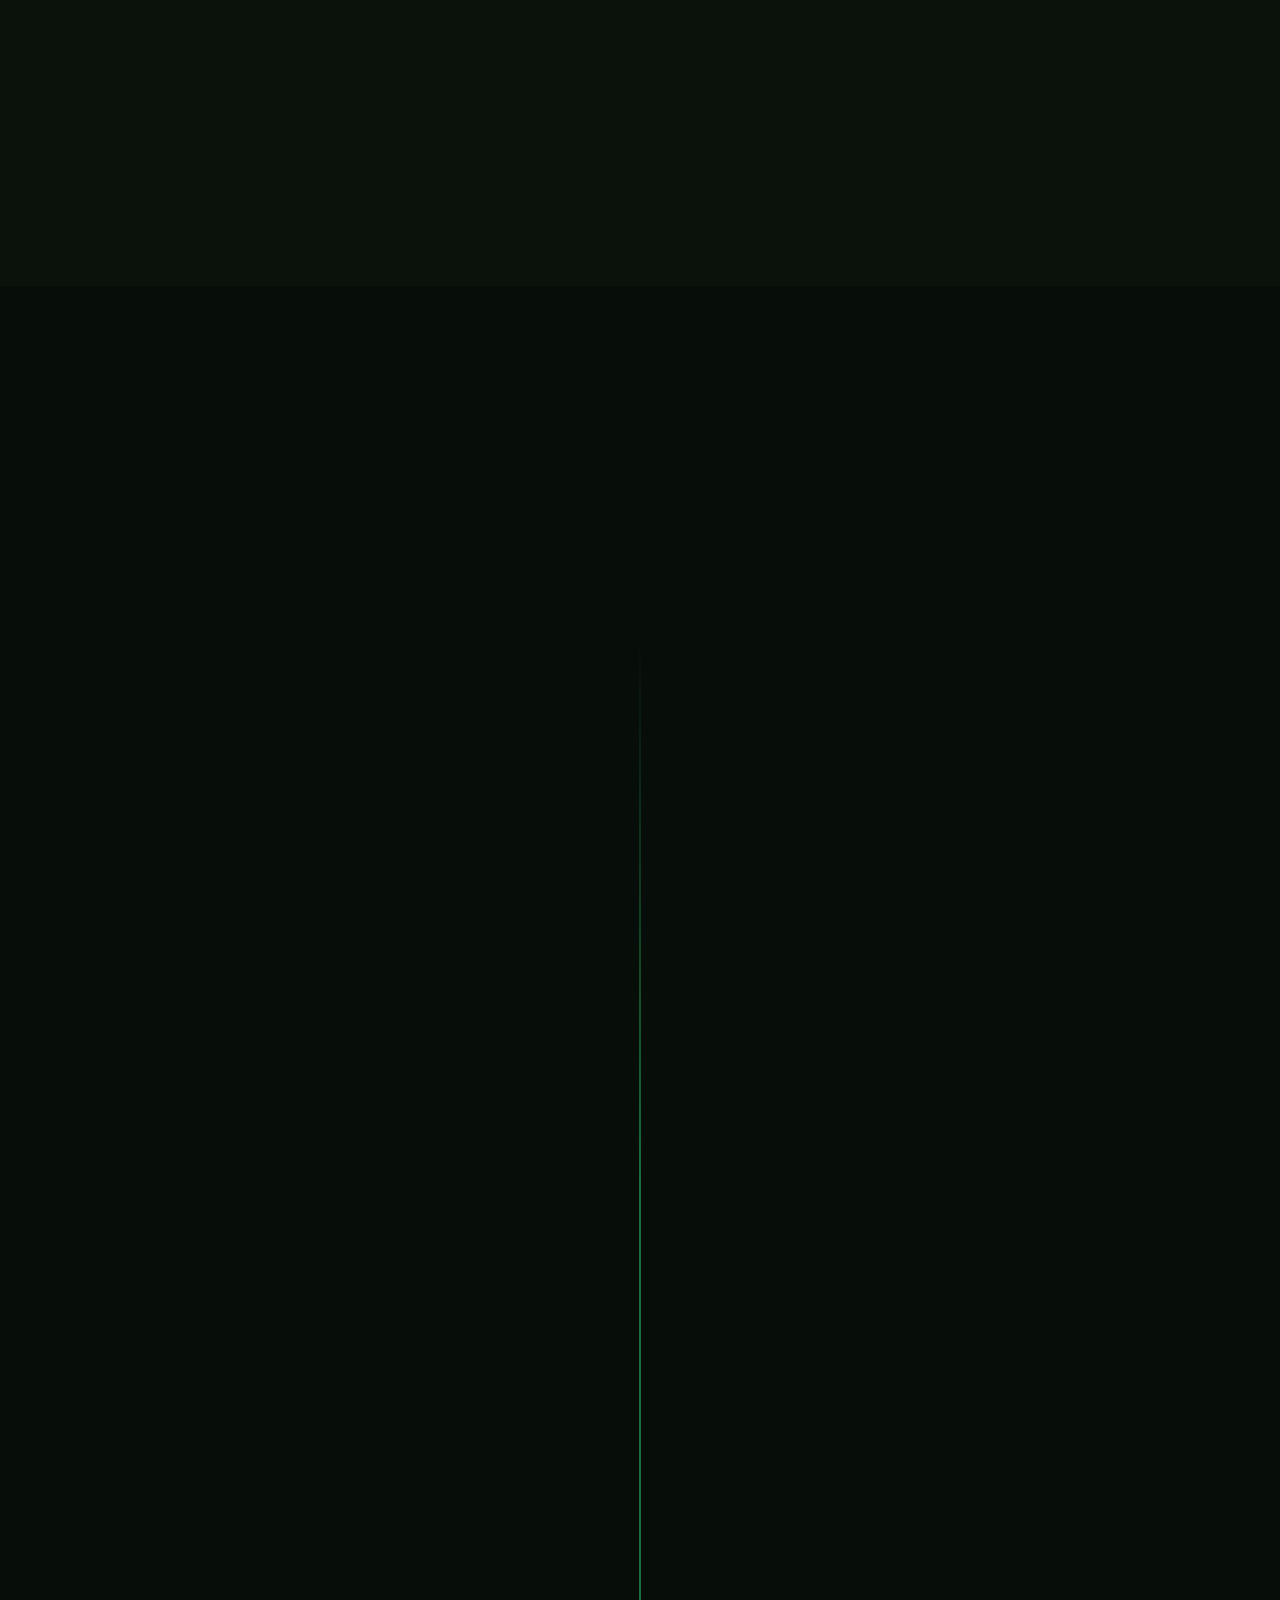
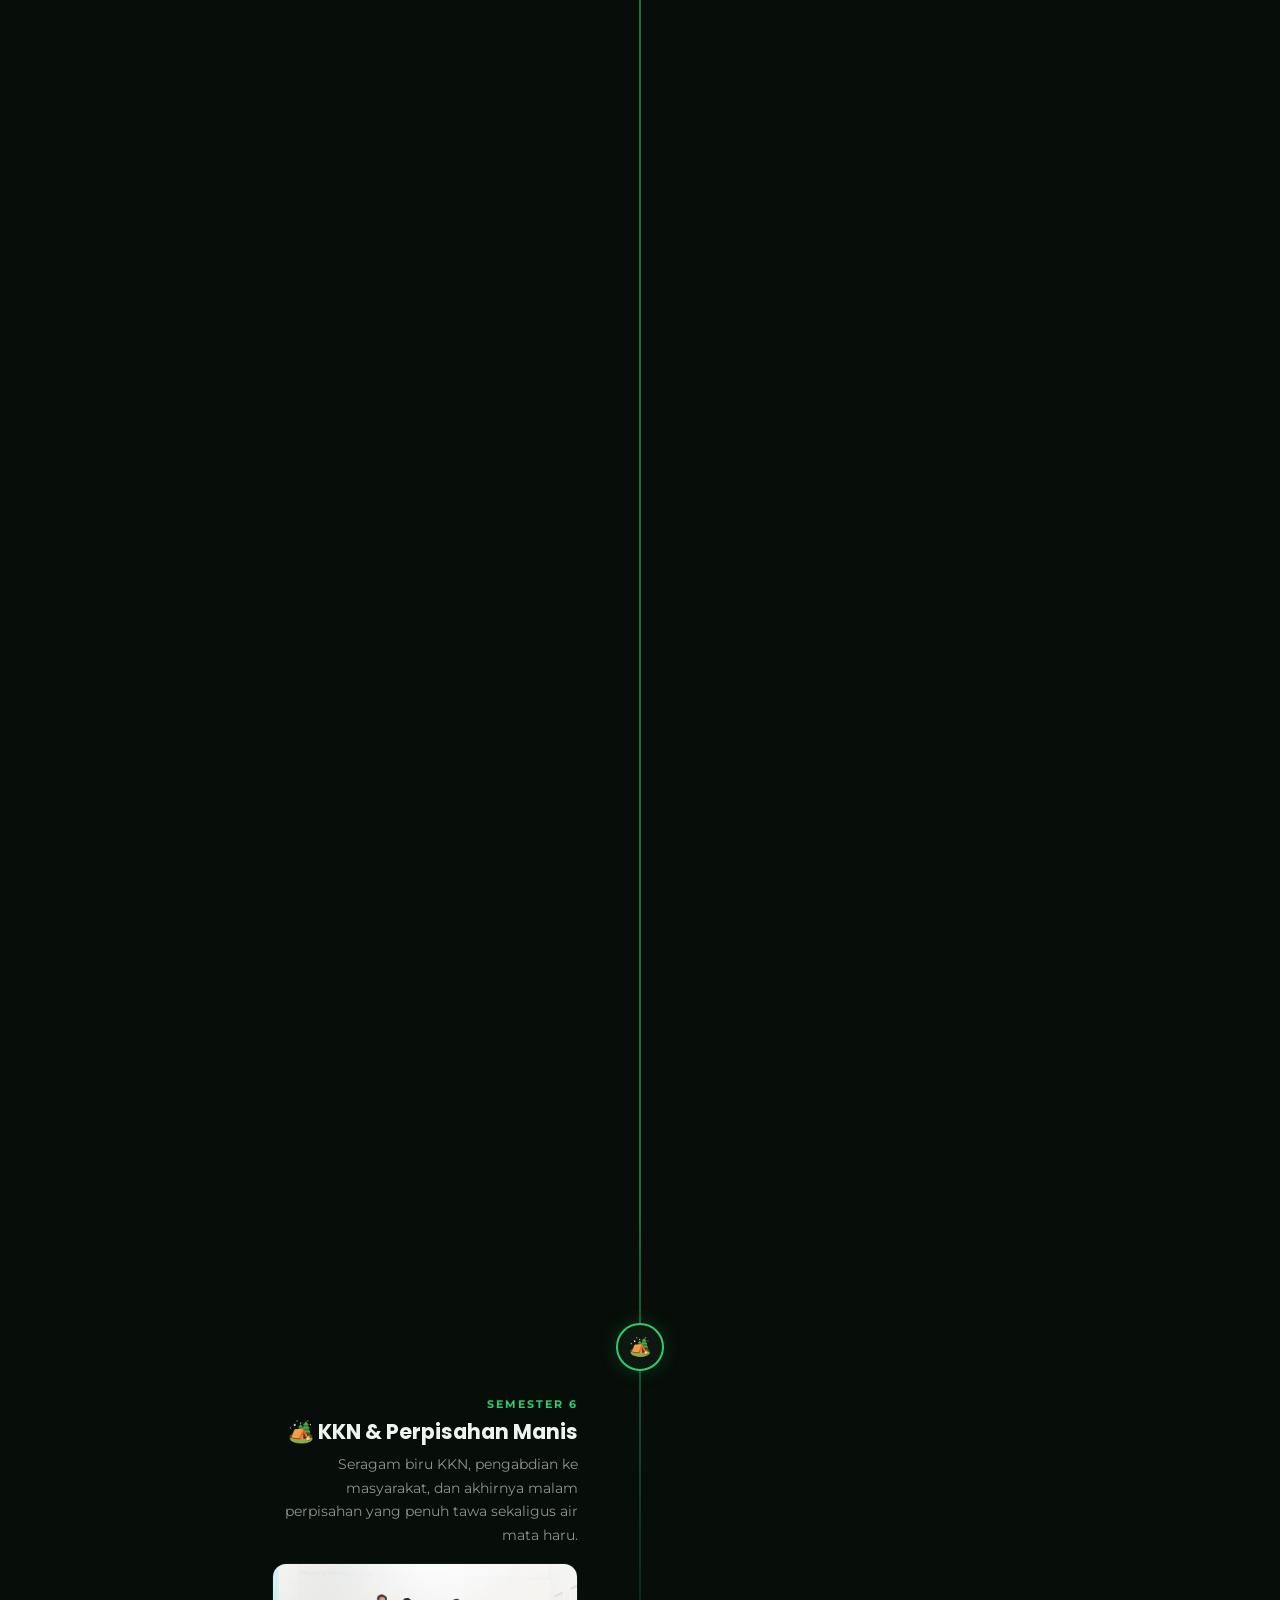
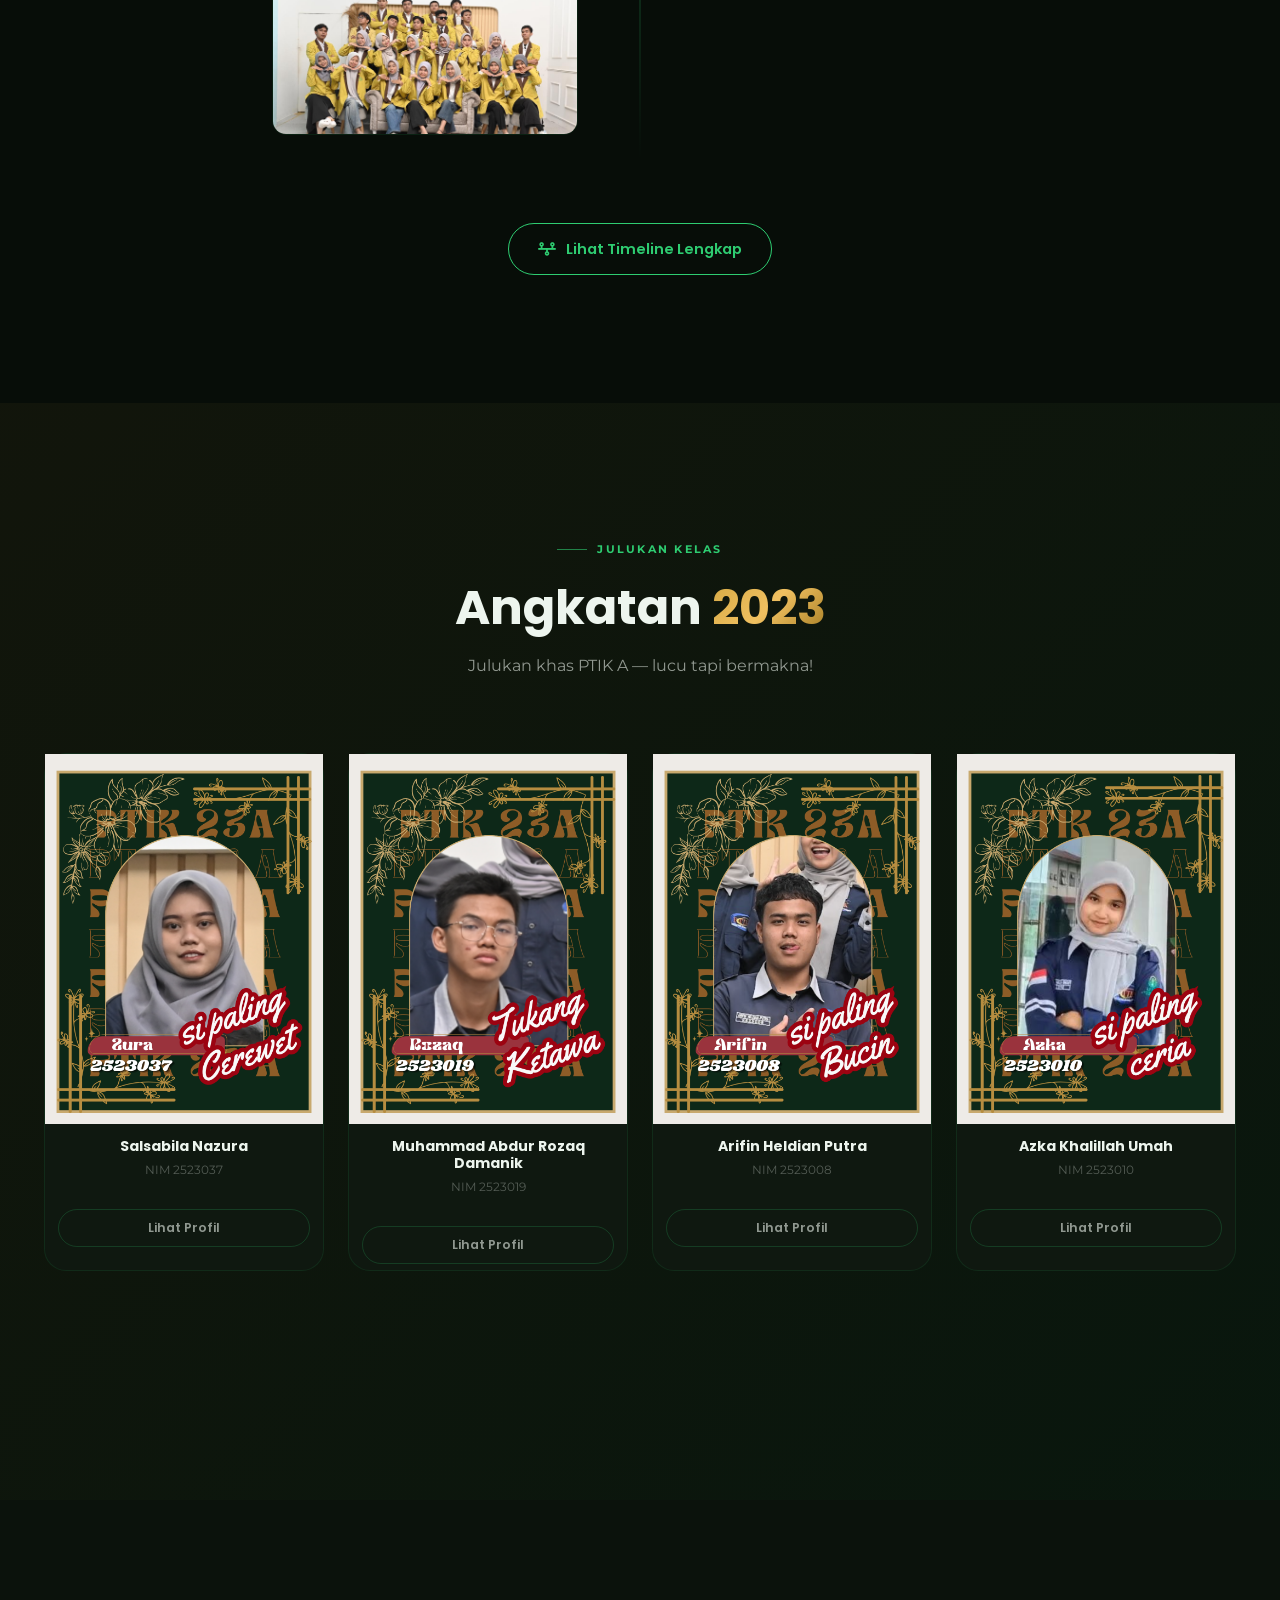
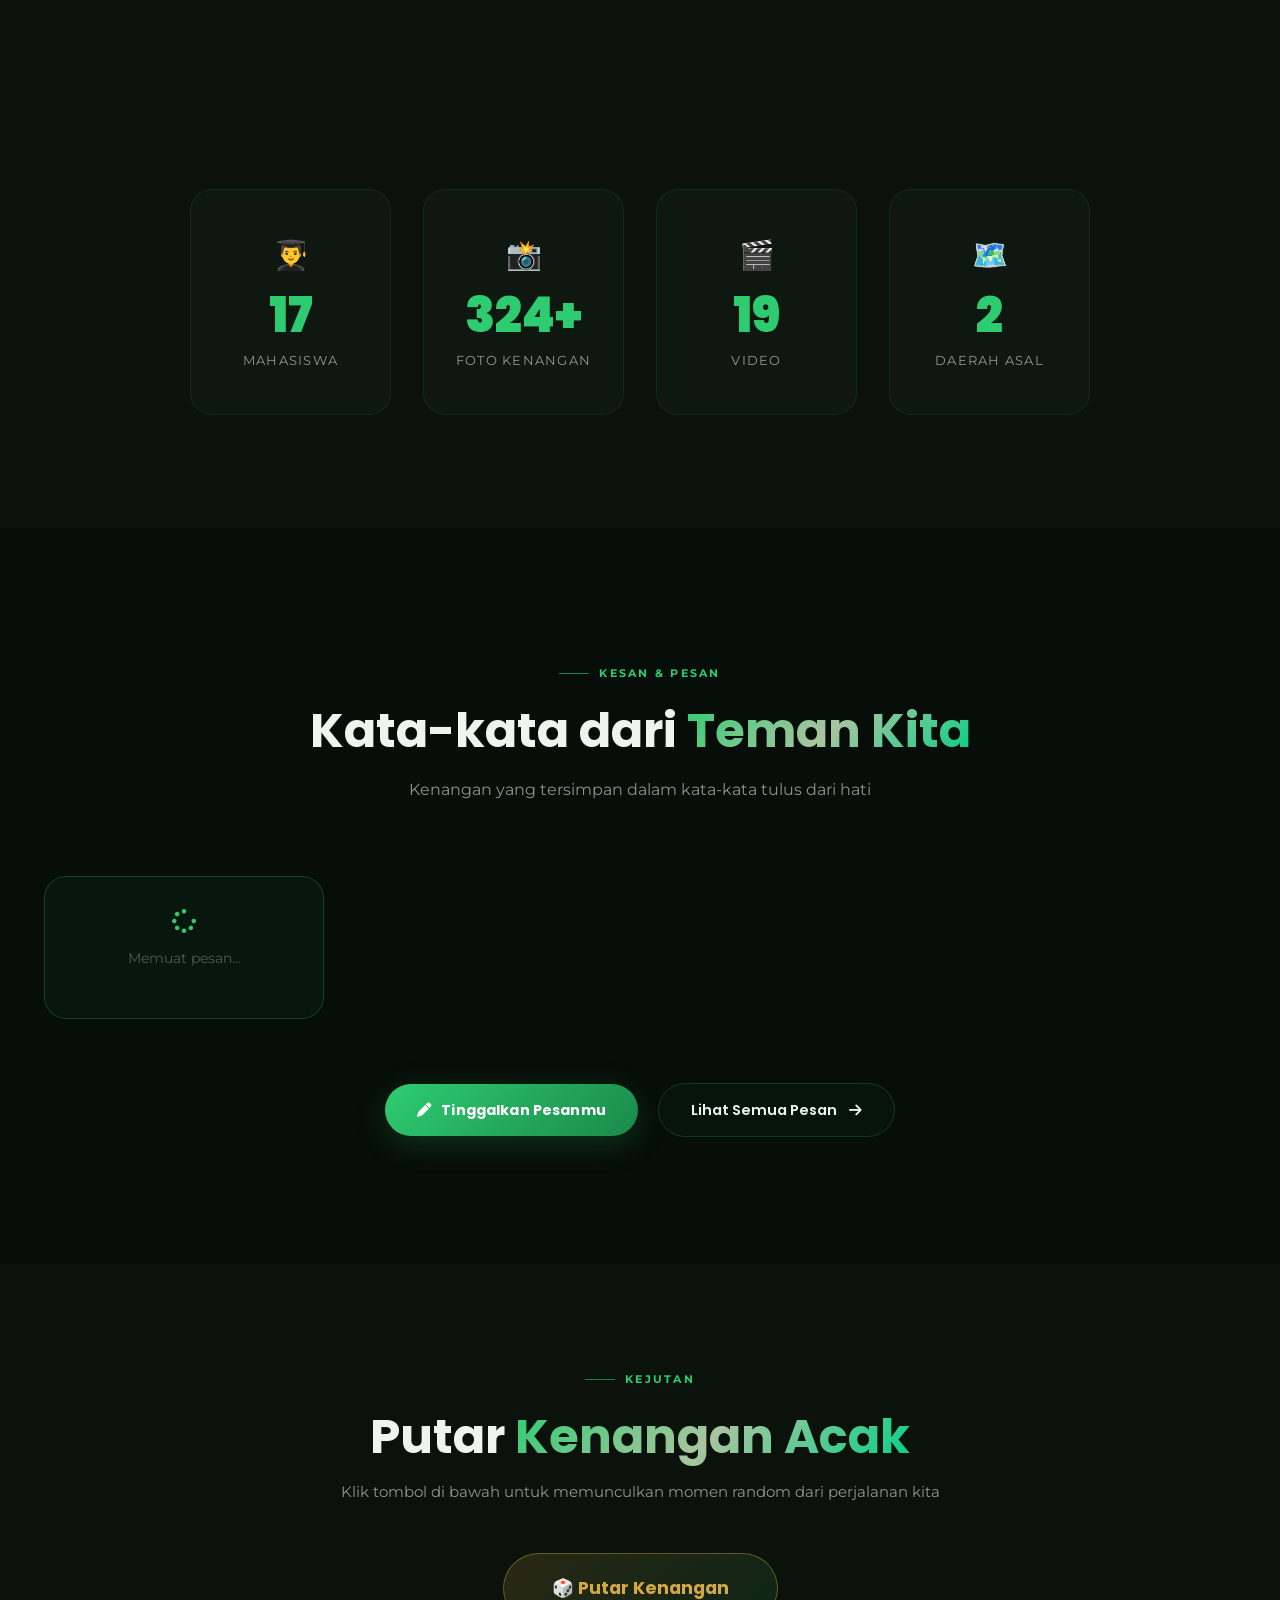
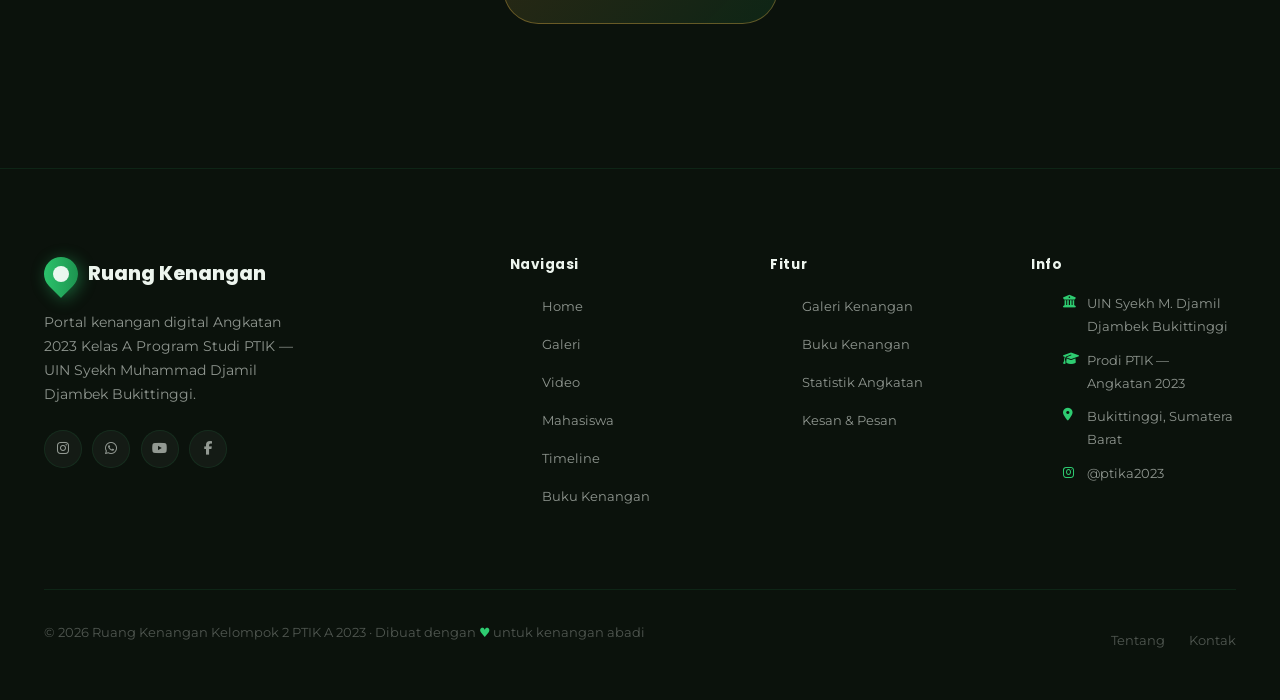
==== commit dfa3a9f2: "update" ====
--- a/index.html
+++ b/index.html
@@ -60,6 +60,8 @@
         <li><a href="pages/mahasiswa.html" class="nav-link">Mahasiswa</a></li>
         <li><a href="pages/timeline.html" class="nav-link">Timeline</a></li>
         <li><a href="pages/buku.html" class="nav-link">Buku Kenangan</a></li>
+        <li><a href="pages/peta.html" class="nav-link">Peta</a></li>
+        <li><a href="pages/kuis.html" class="nav-link">Kuis</a></li>
       </ul>
 
       <div class="nav-right">
@@ -114,7 +116,7 @@
         </div>
         <div class="hero-stats">
           <div class="hero-stat">
-            <strong>27</strong>  
+            <strong>27</strong>g  
             <span>Mahasiswa</span>
           </div>
           <div class="hero-stat-divider"></div>
@@ -221,7 +223,7 @@
             <div class="about-feature">
               <div class="about-feature-icon"><i class="fas fa-users"></i></div>
               <div>
-                <strong>27 Mahasiswa, Satu Keluarga</strong>
+                <strong>35 Mahasiswa, Satu Keluarga</strong>
                 <p>Dari berbagai daerah, bersatu dalam satu kelas penuh kenangan.</p>
               </div>
             </div>
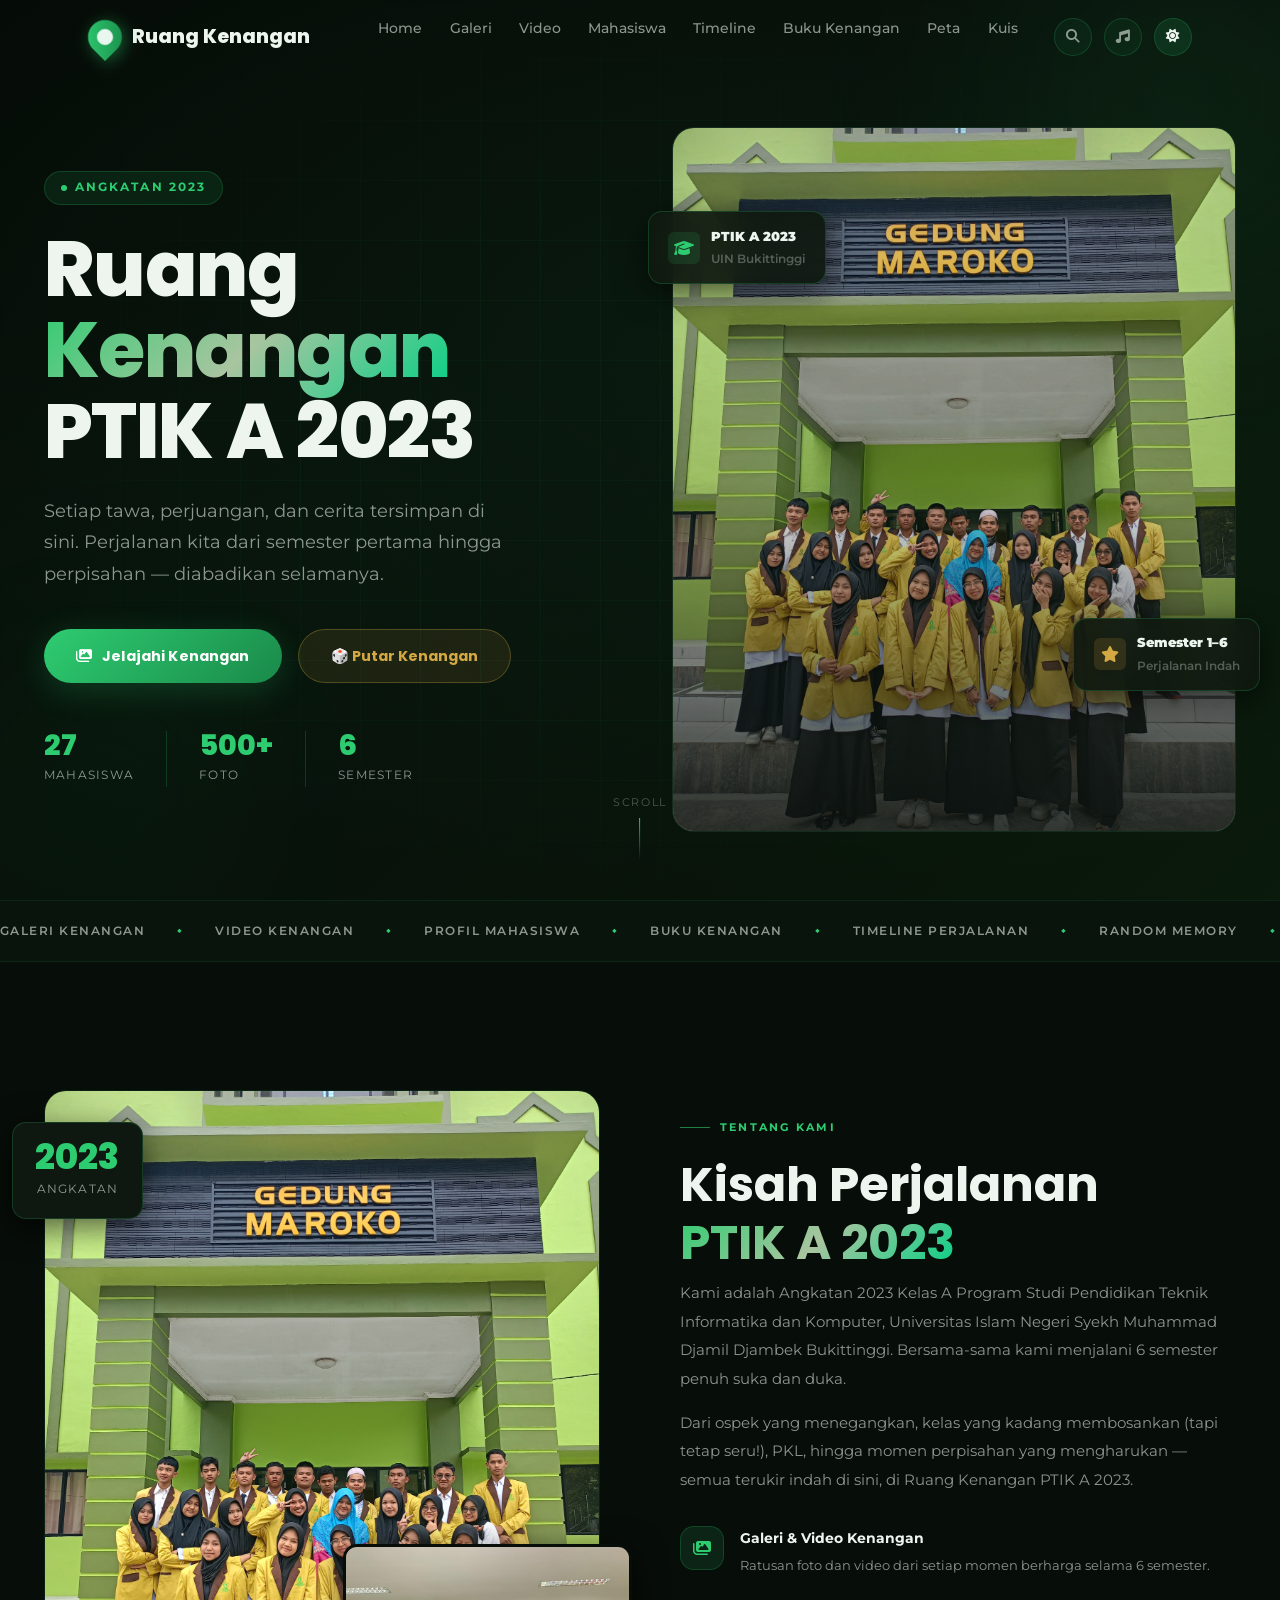
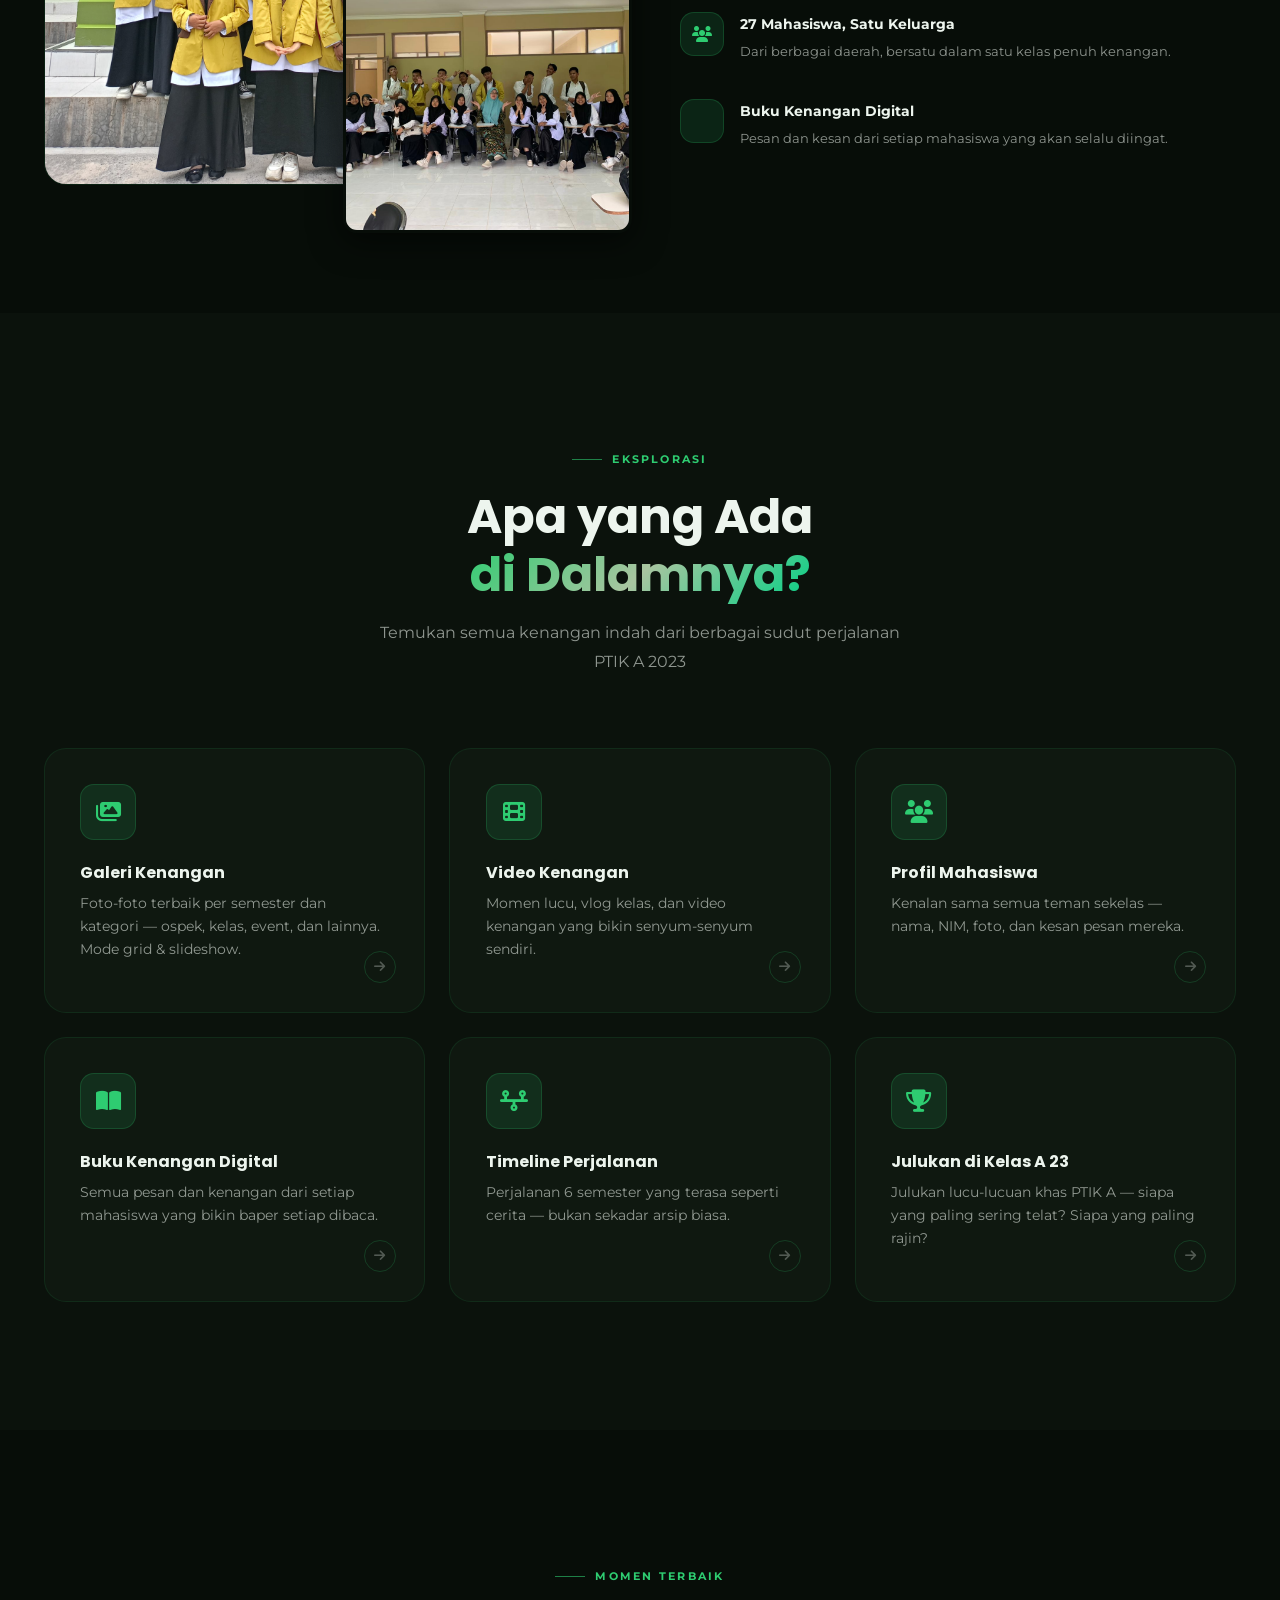
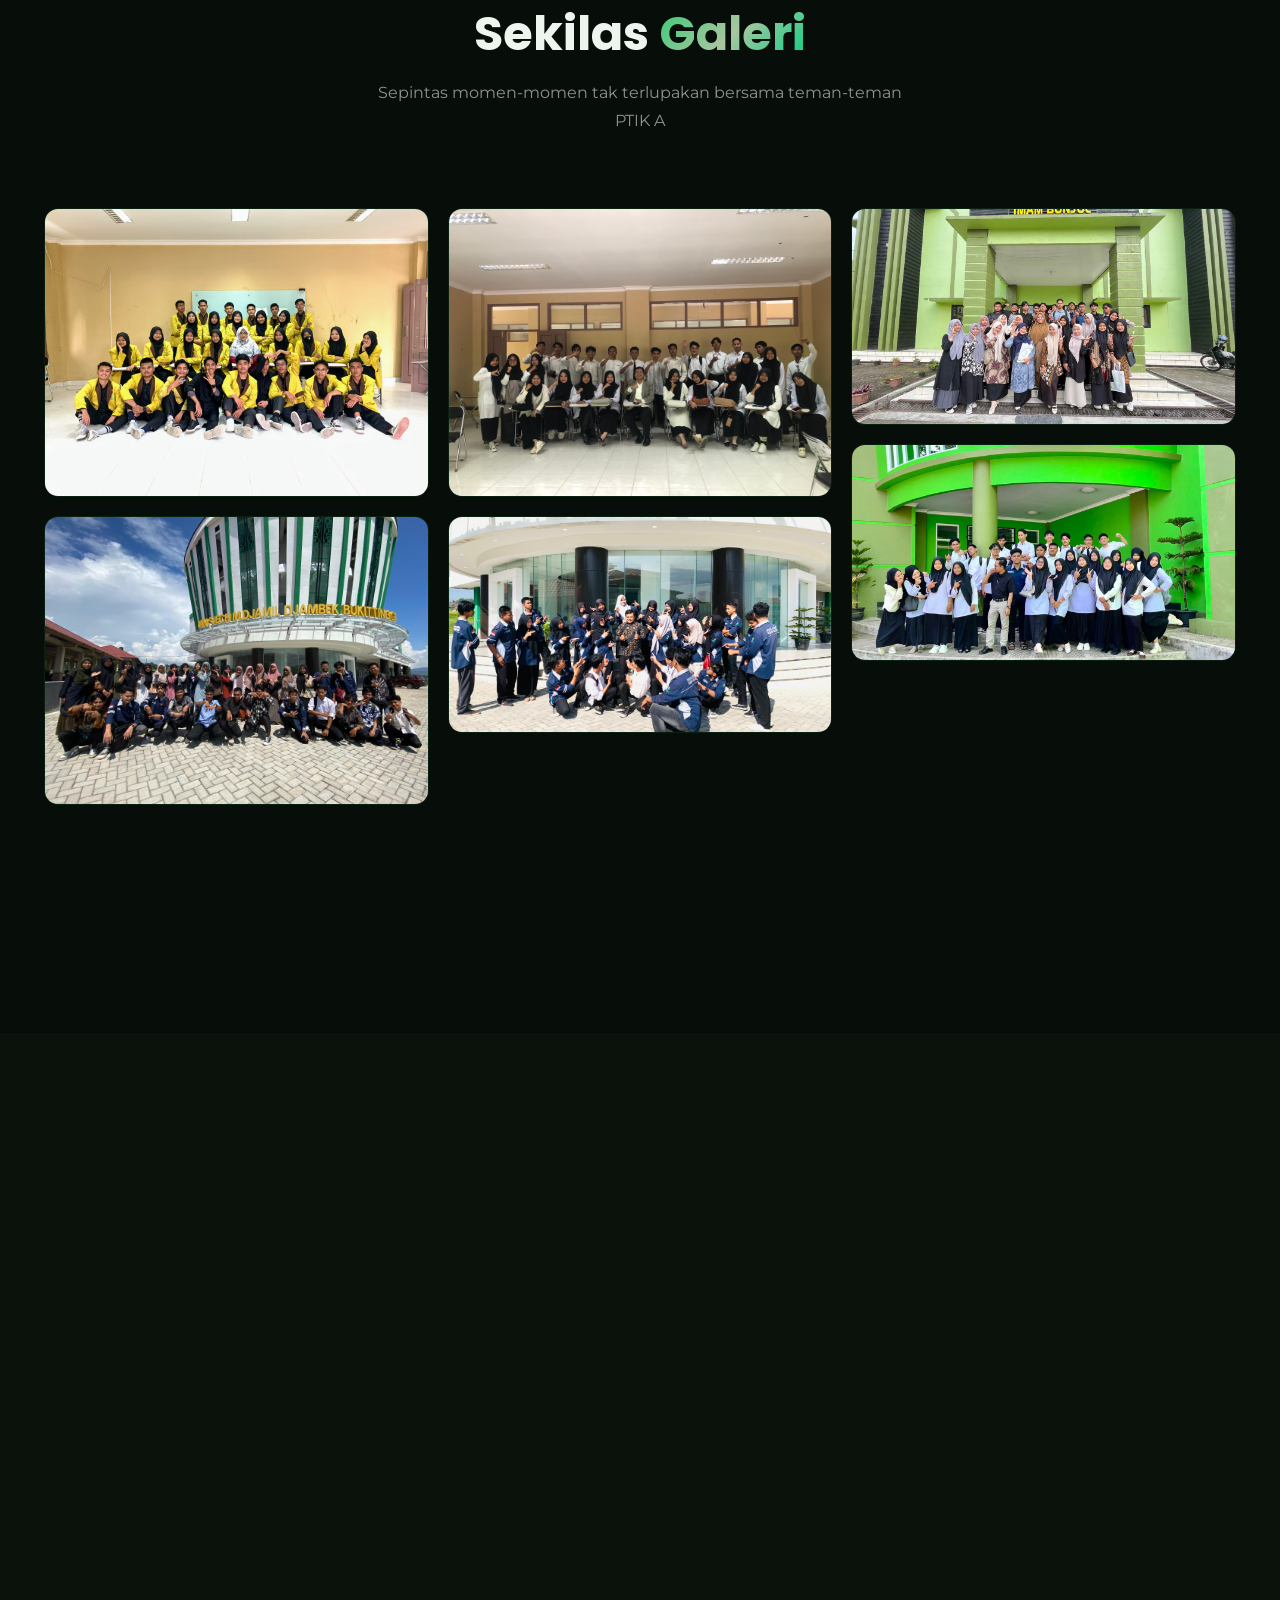
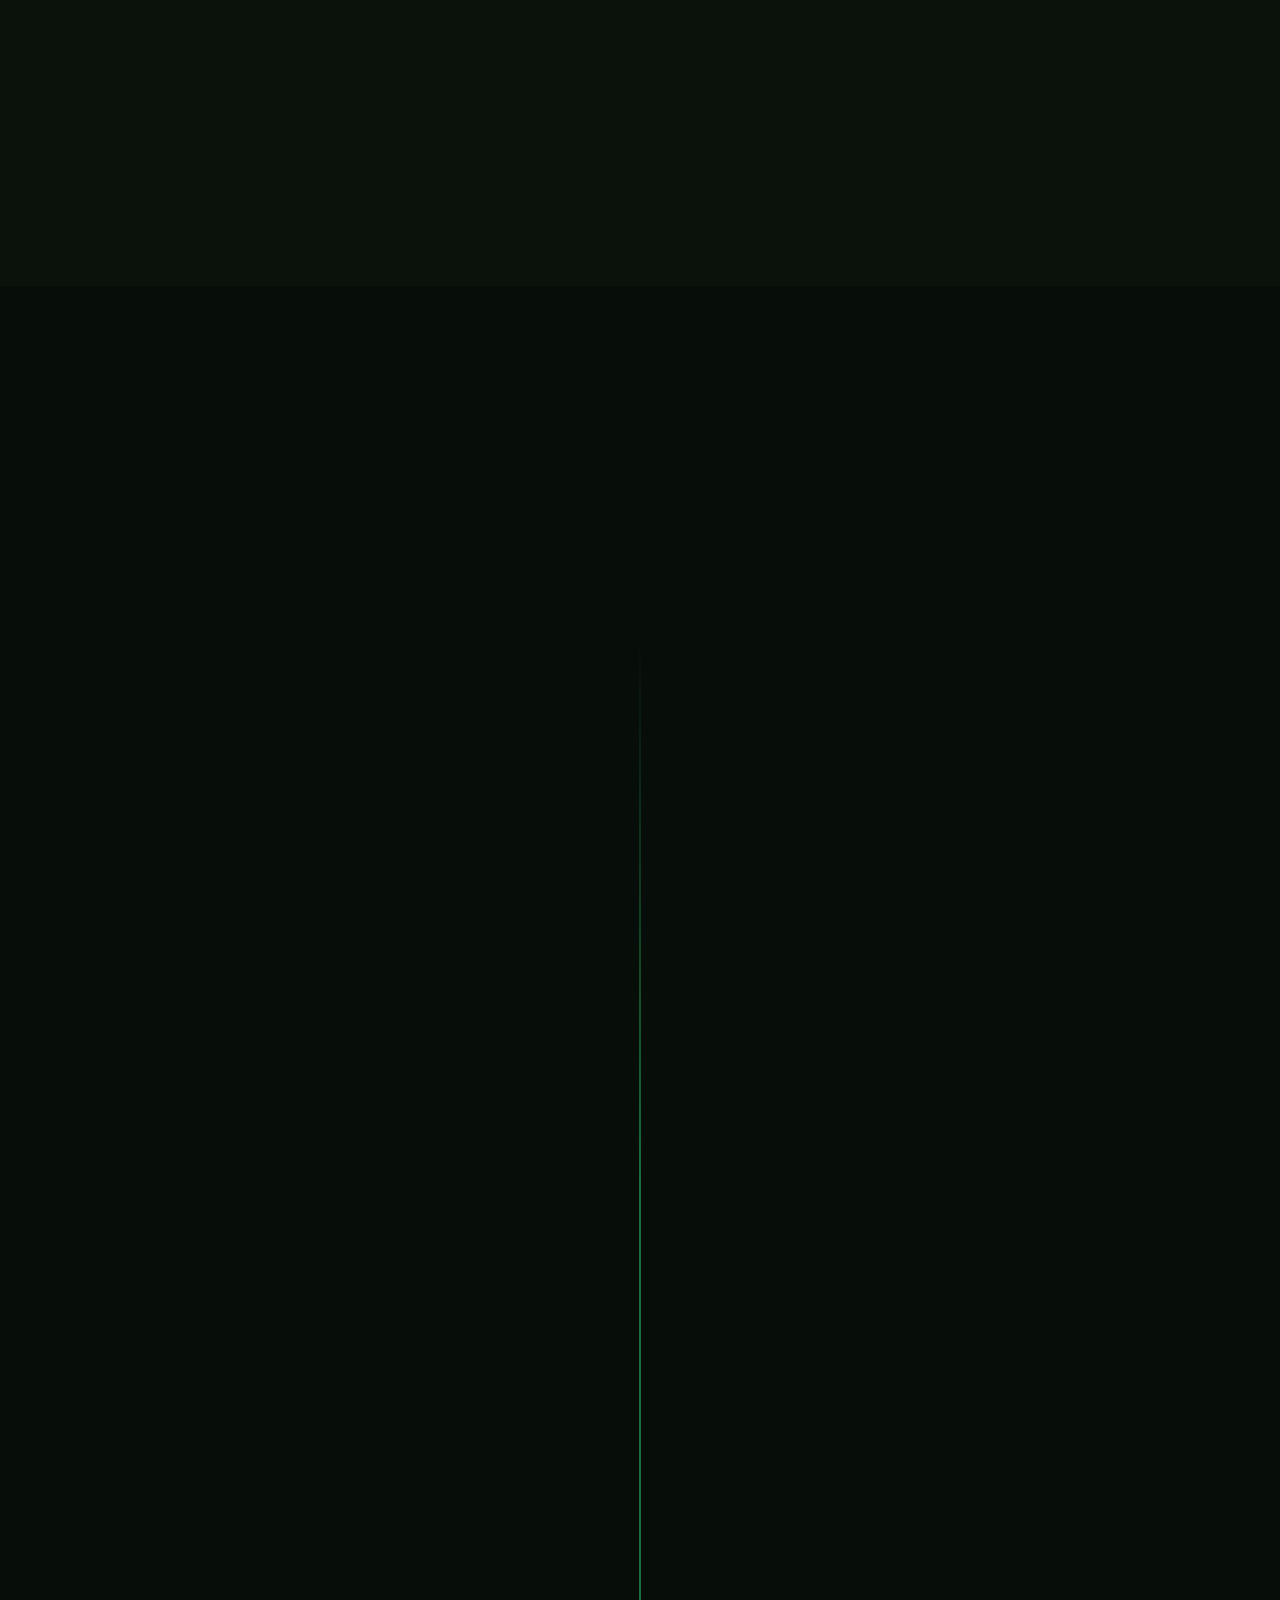
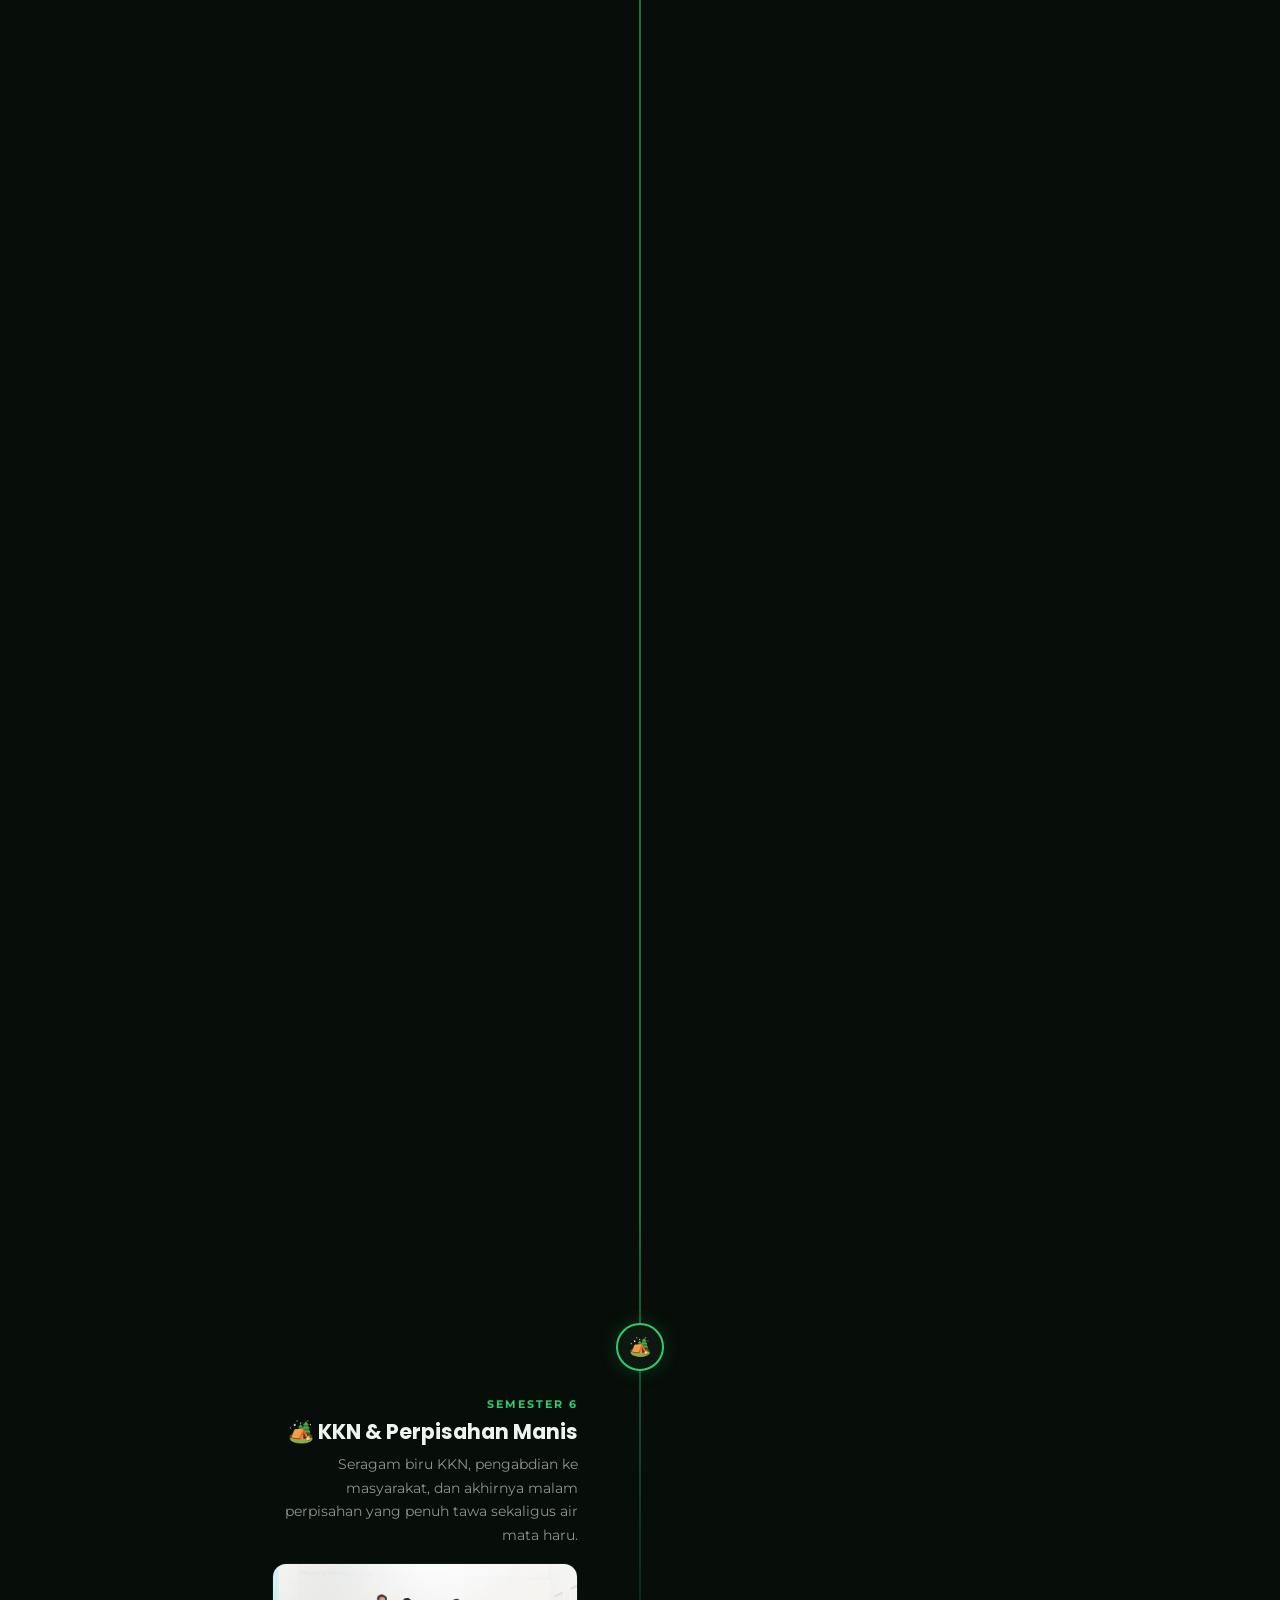
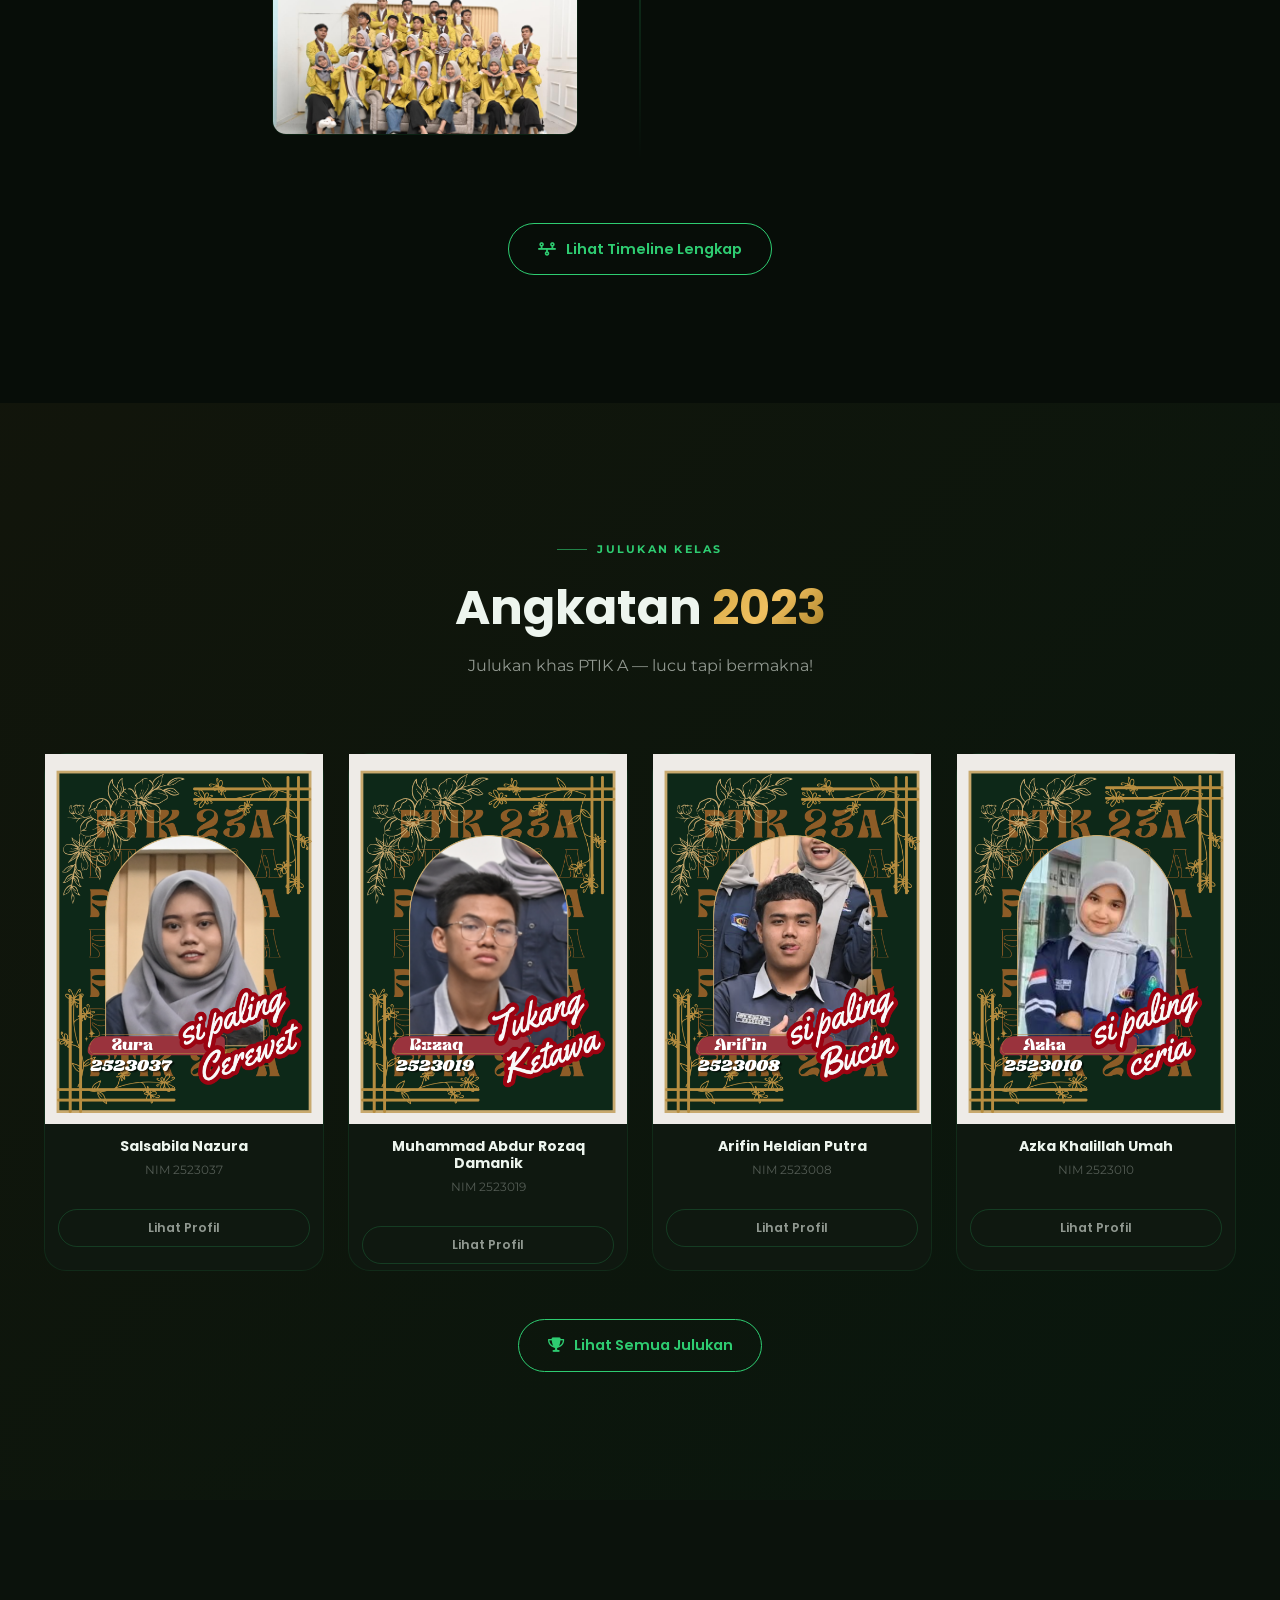
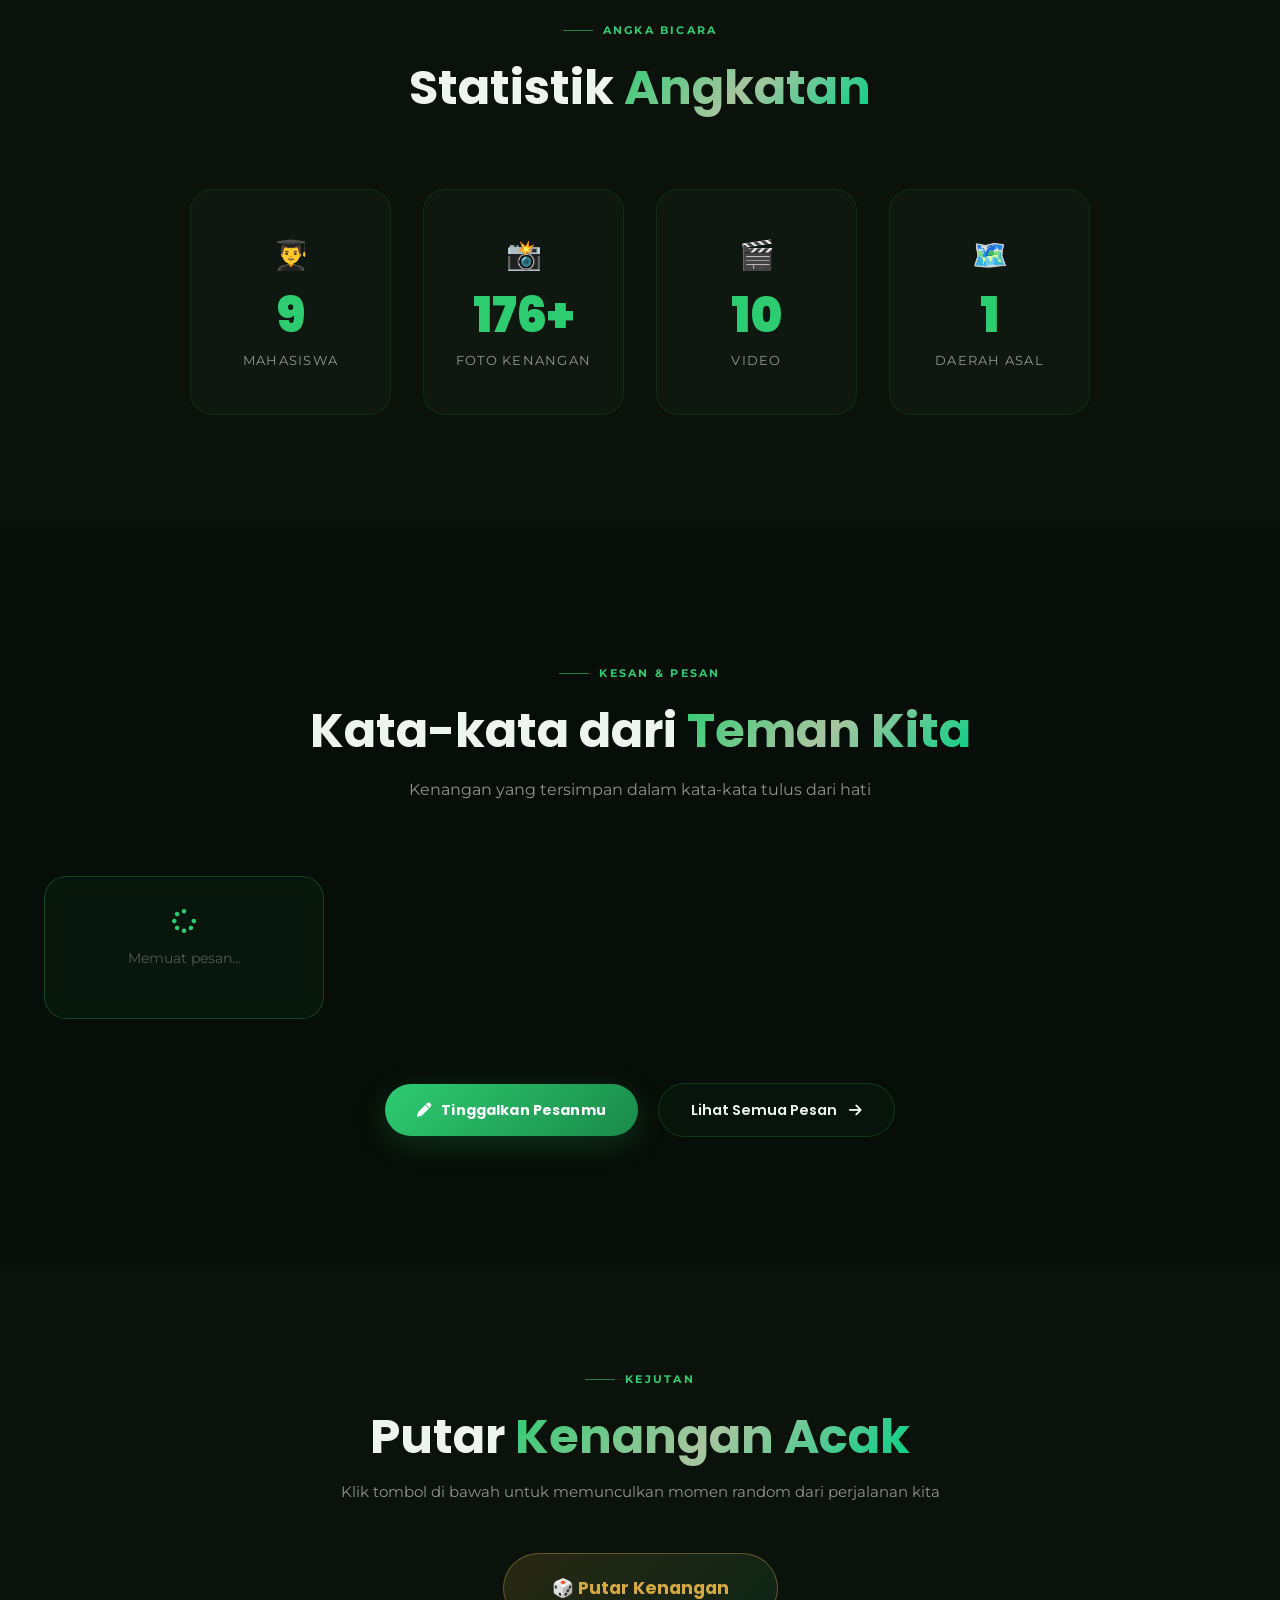
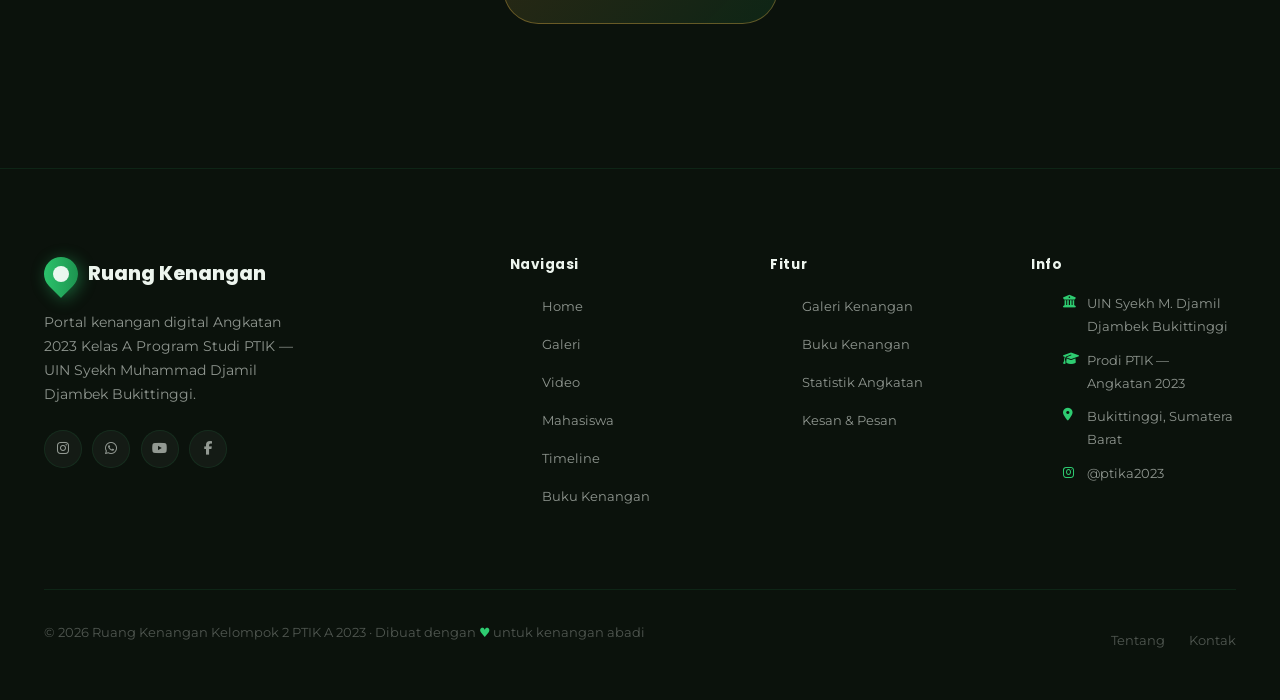
==== commit f1069d03: "update" ====
--- a/index.html
+++ b/index.html
@@ -116,7 +116,7 @@
         </div>
         <div class="hero-stats">
           <div class="hero-stat">
-            <strong>27</strong>g  
+            <strong>27</strong>  
             <span>Mahasiswa</span>
           </div>
           <div class="hero-stat-divider"></div>
@@ -223,7 +223,7 @@
             <div class="about-feature">
               <div class="about-feature-icon"><i class="fas fa-users"></i></div>
               <div>
-                <strong>35 Mahasiswa, Satu Keluarga</strong>
+                <strong>27 Mahasiswa, Satu Keluarga</strong>
                 <p>Dari berbagai daerah, bersatu dalam satu kelas penuh kenangan.</p>
               </div>
             </div>
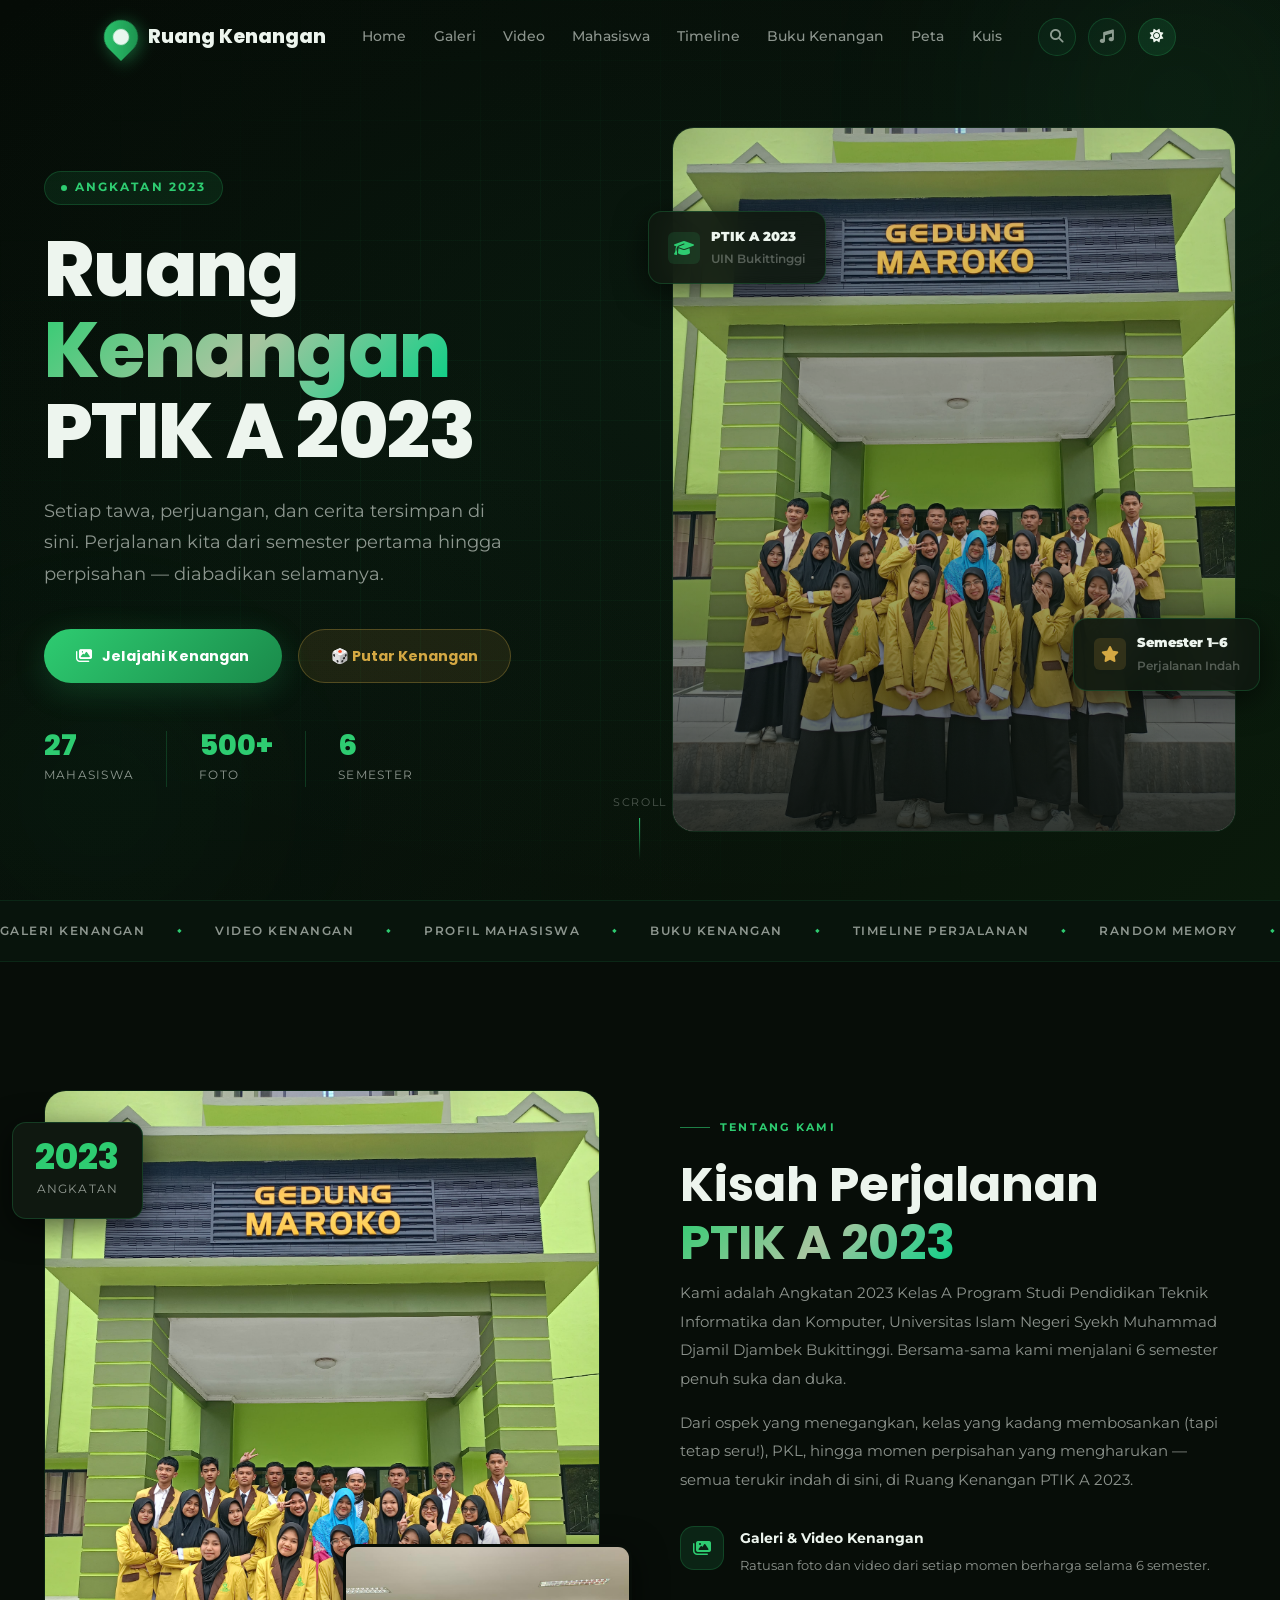
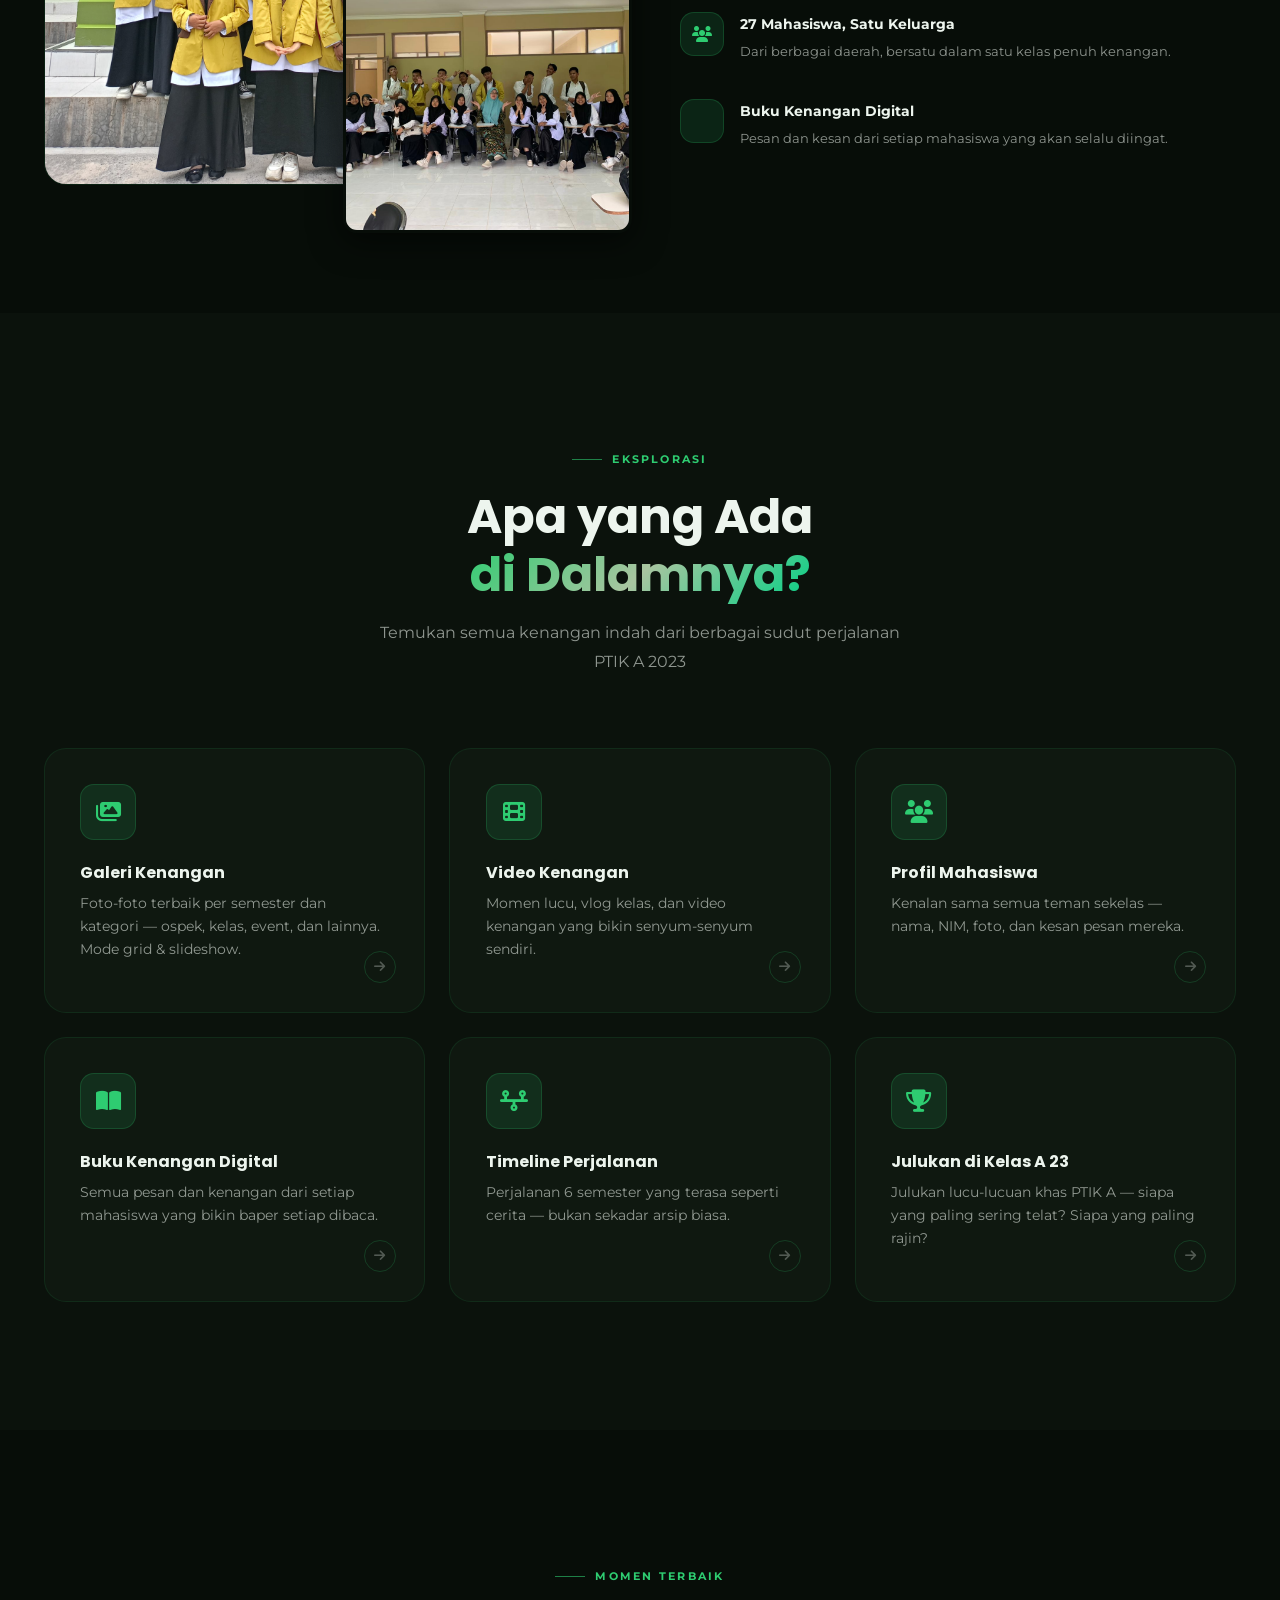
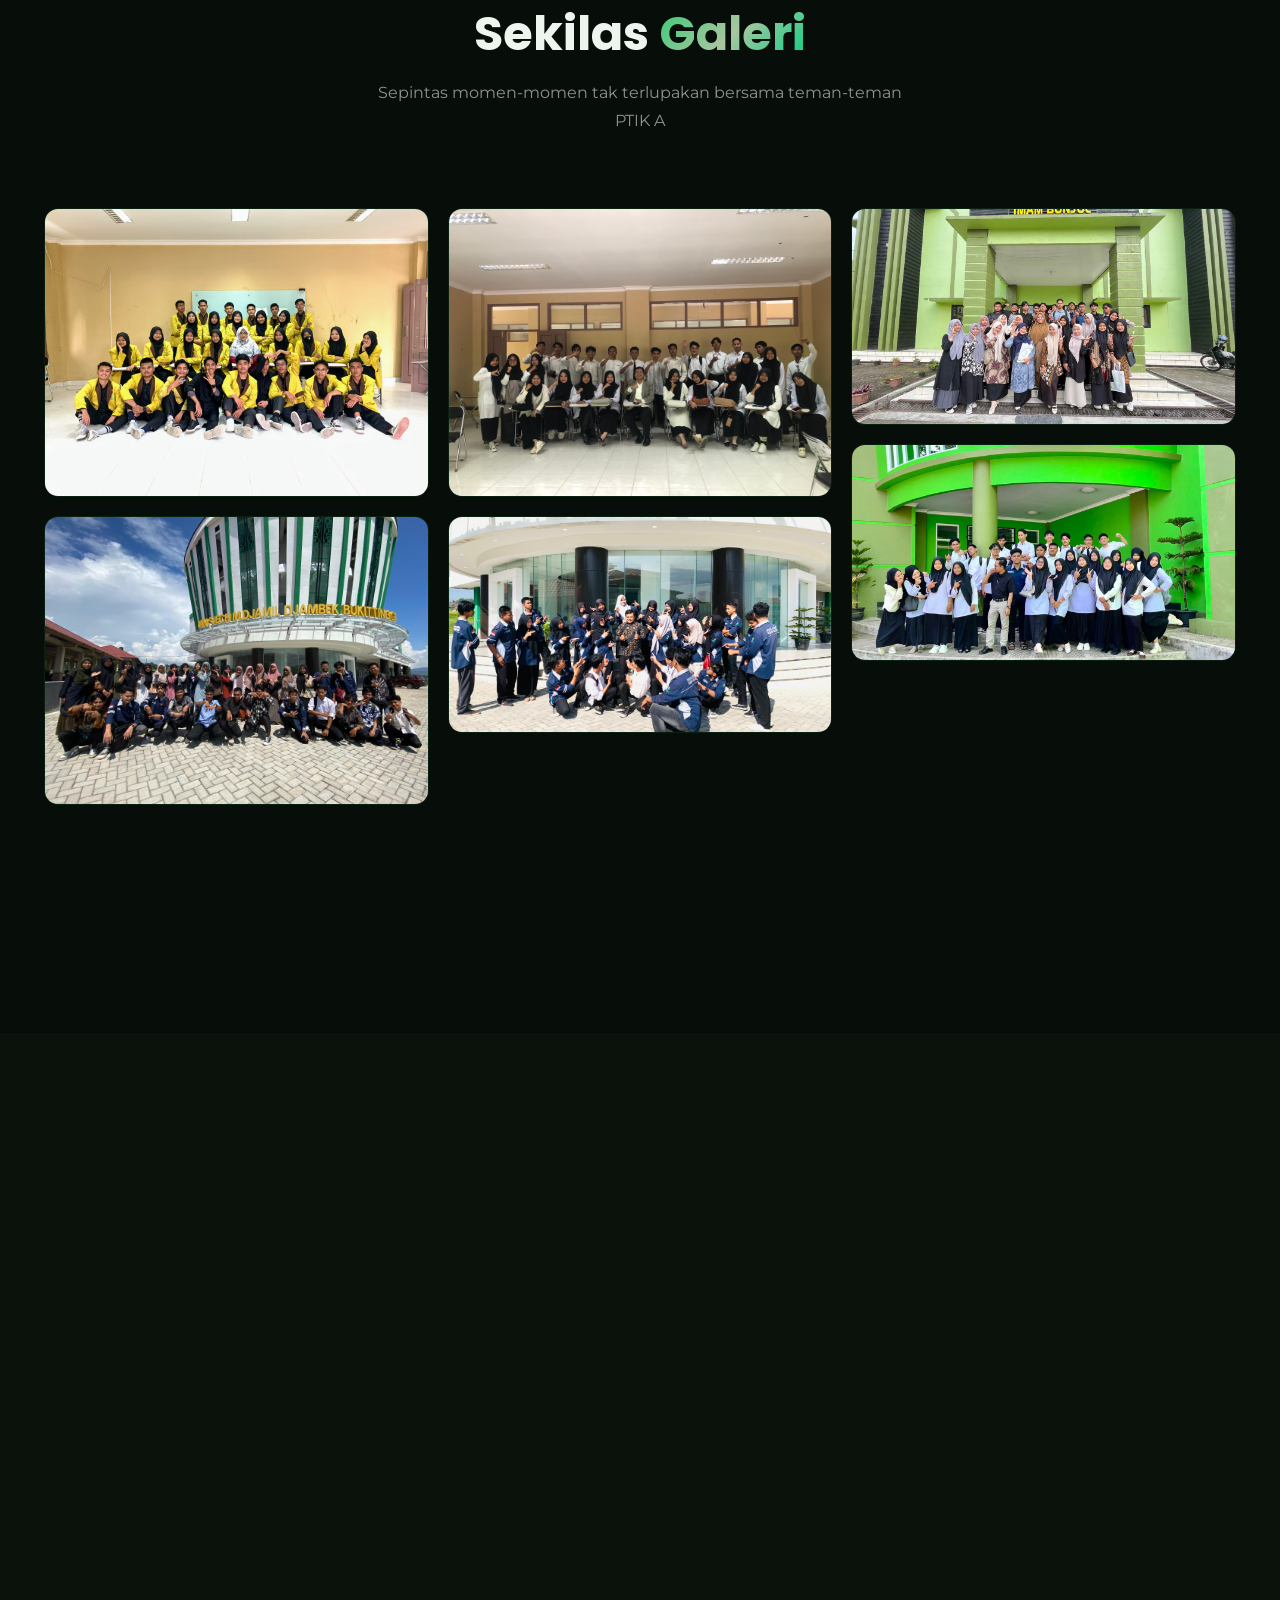
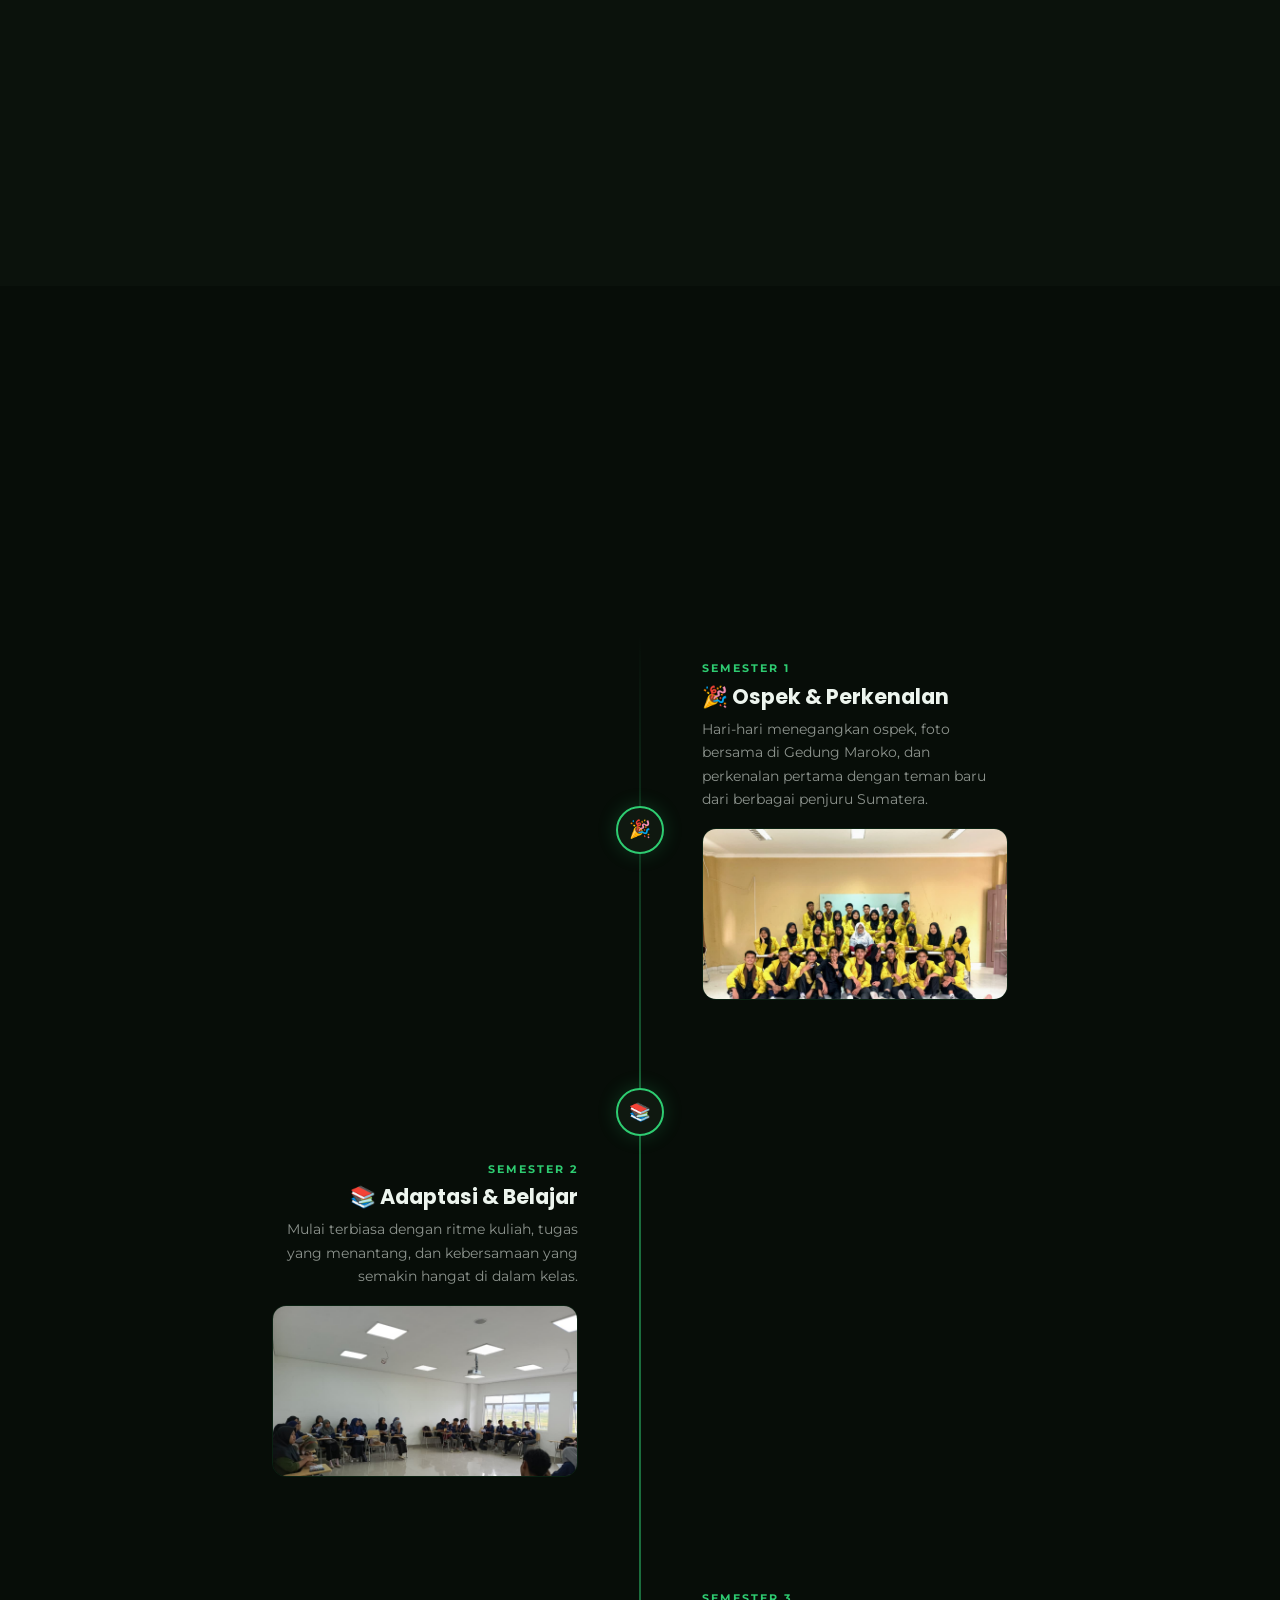
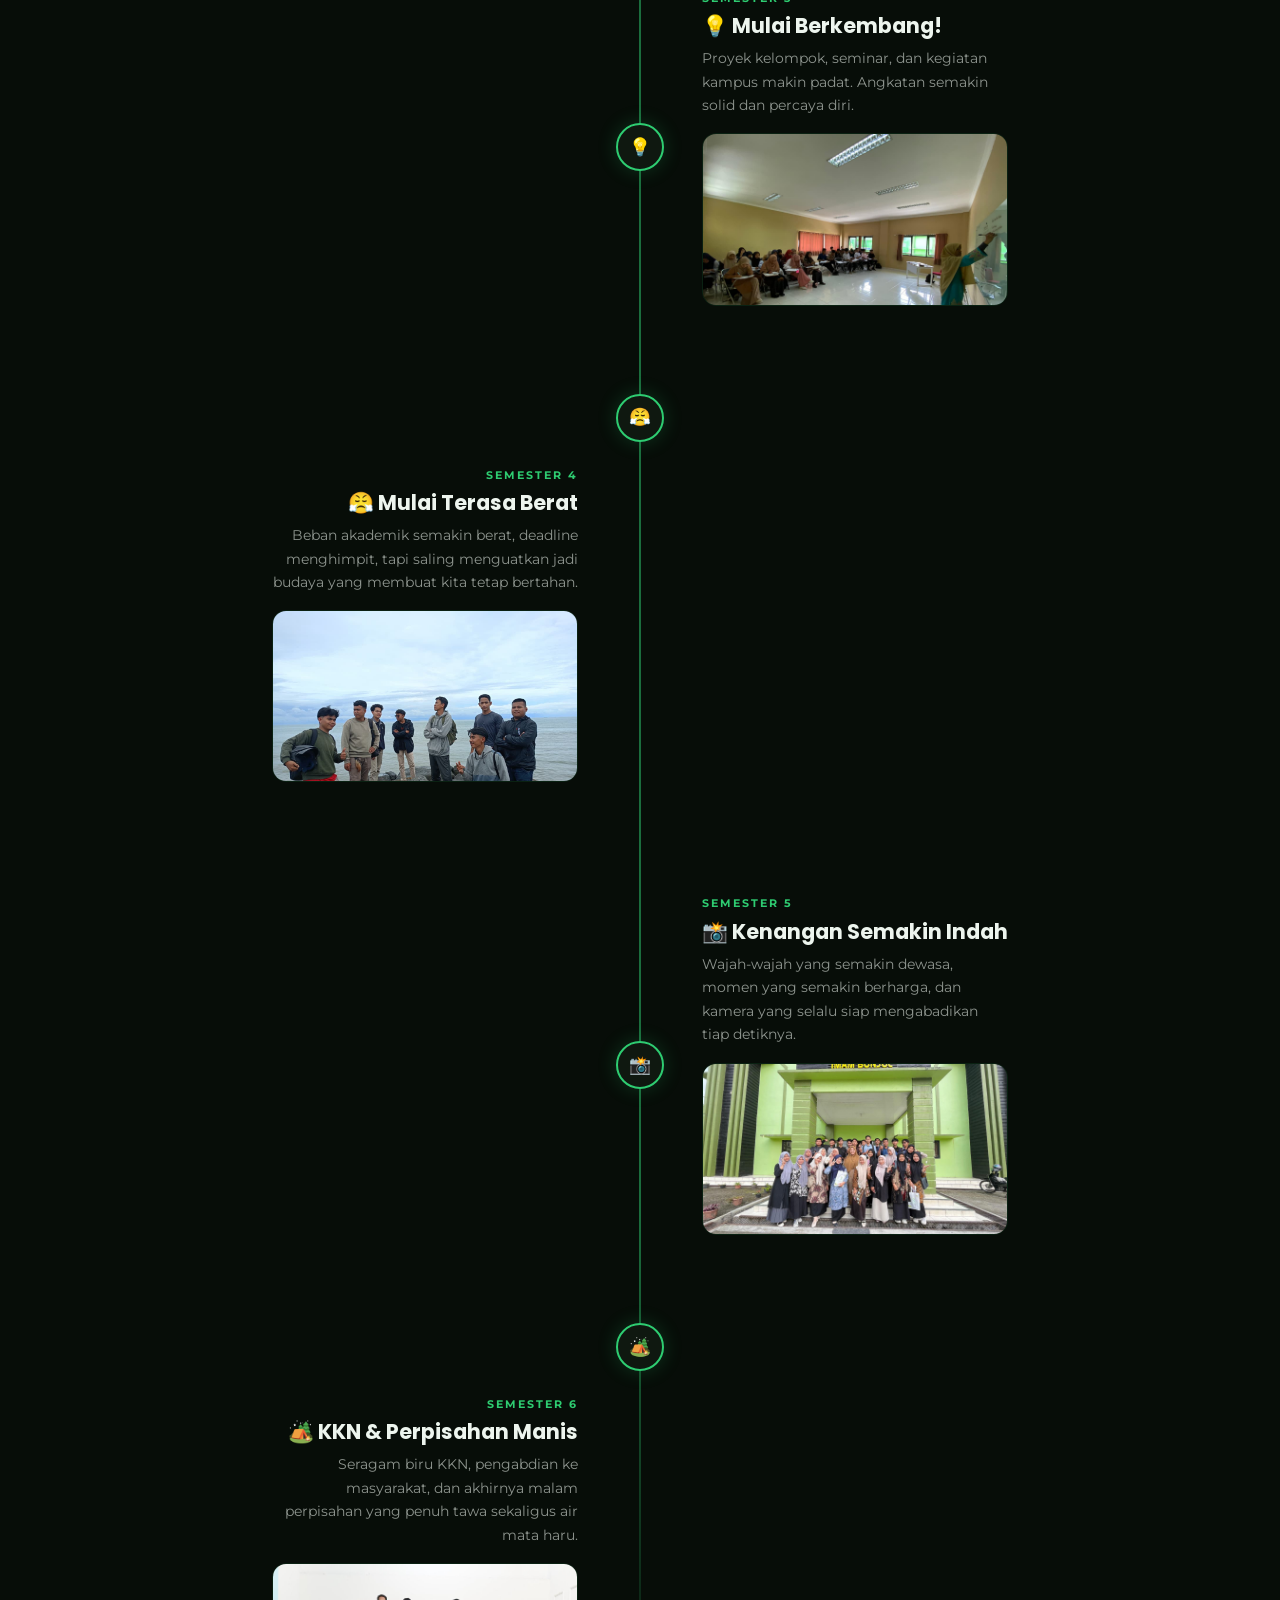
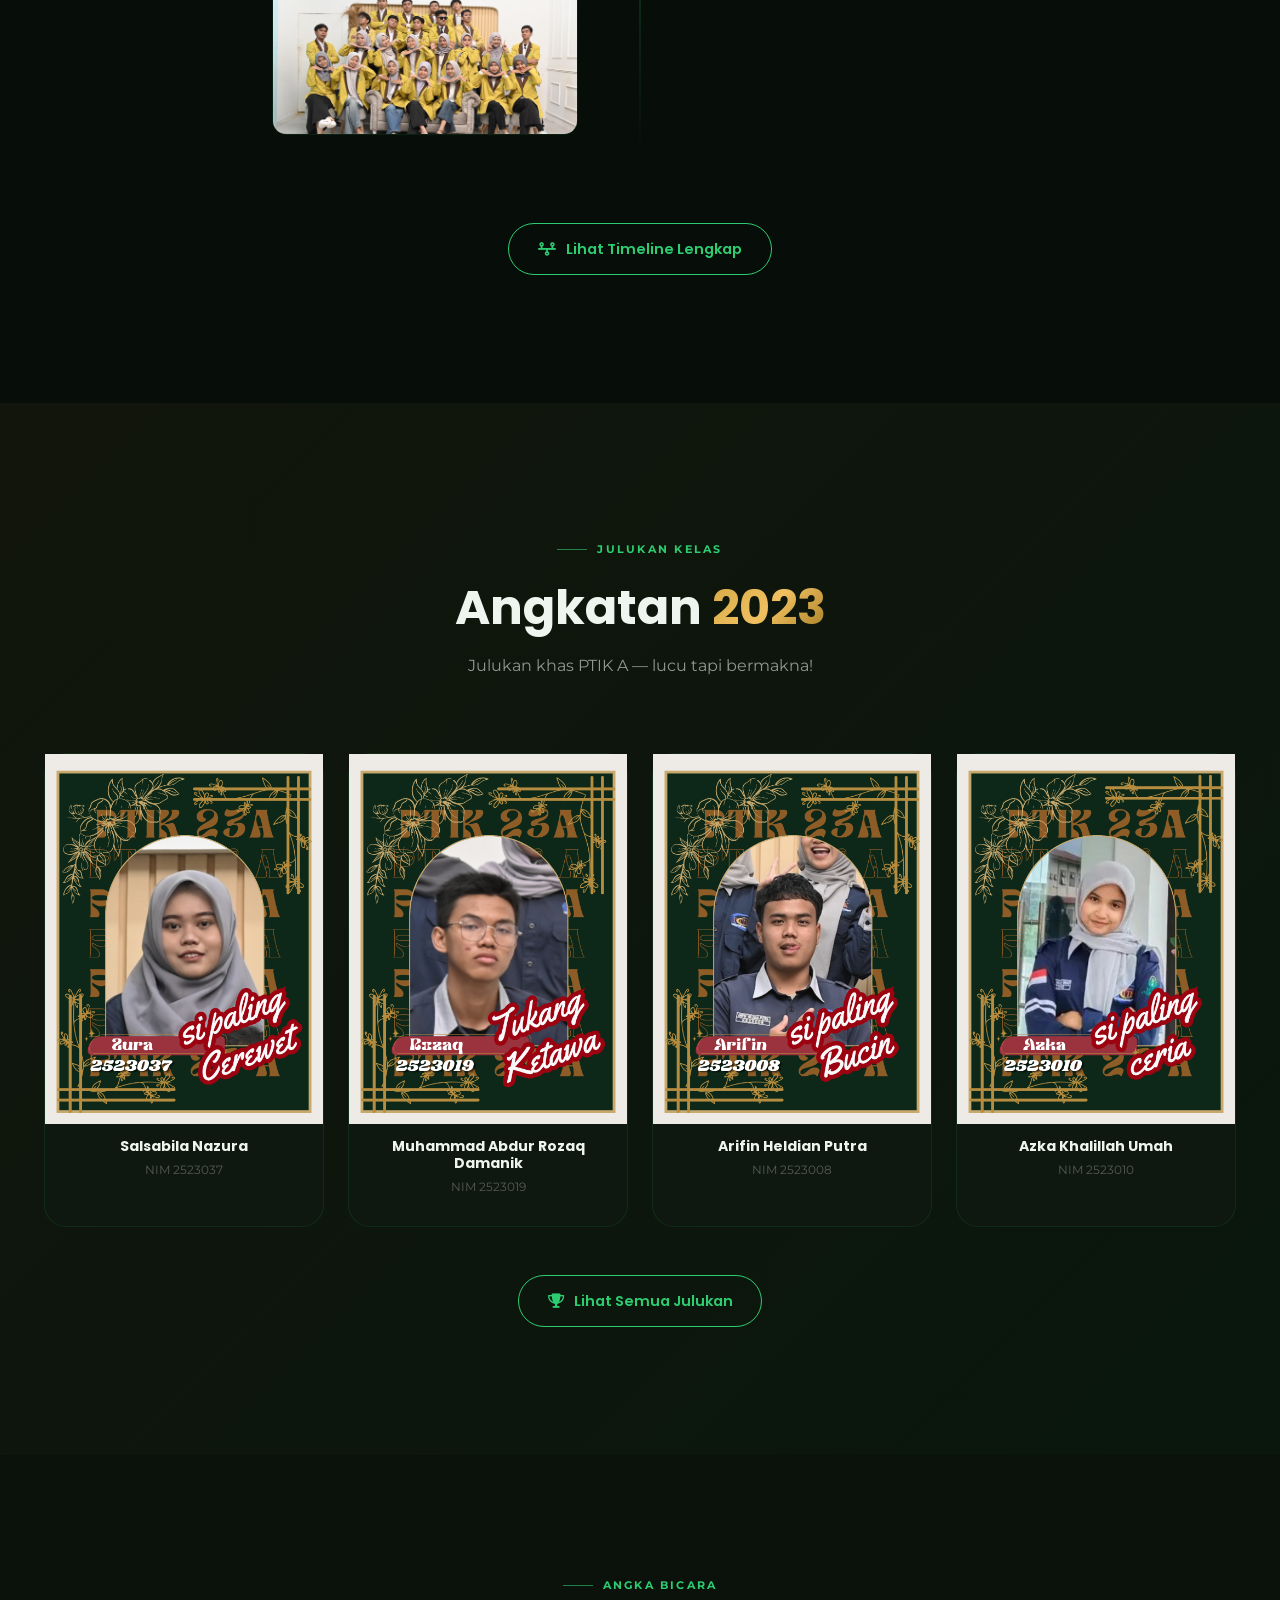
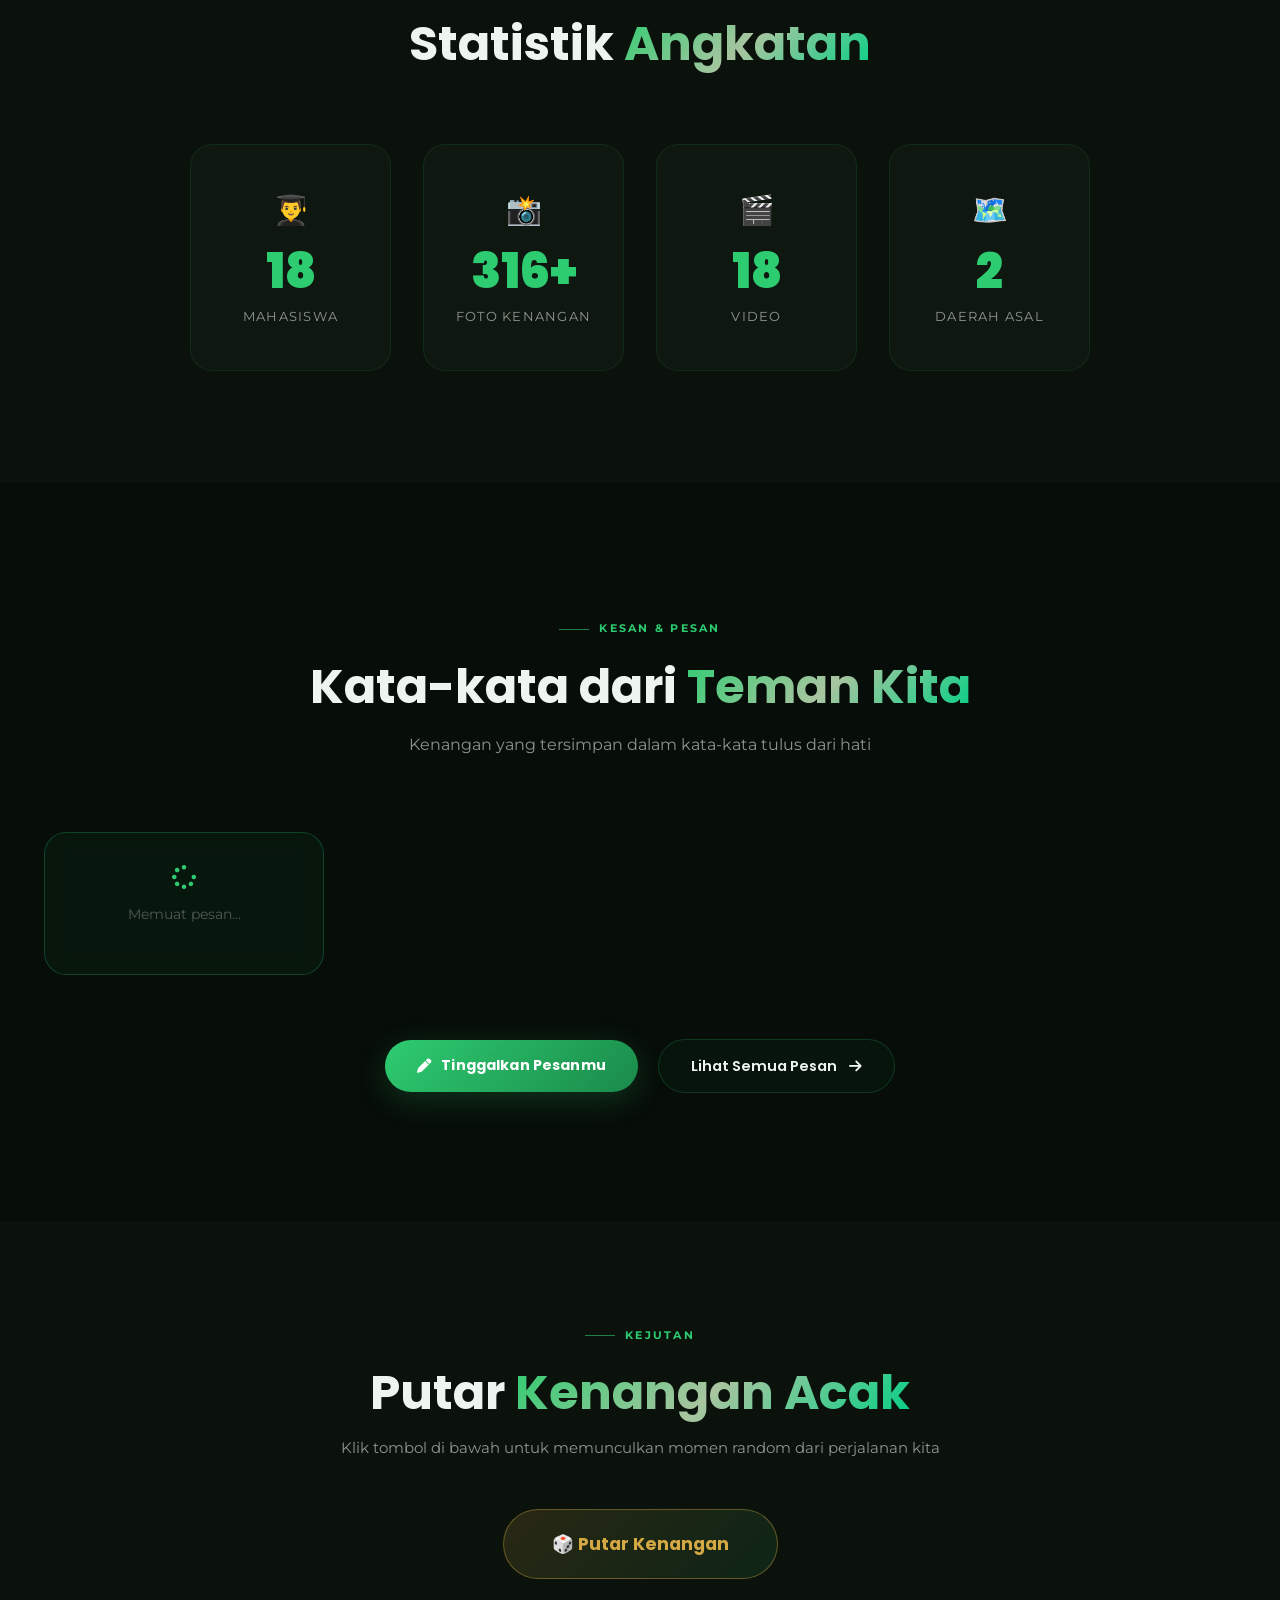
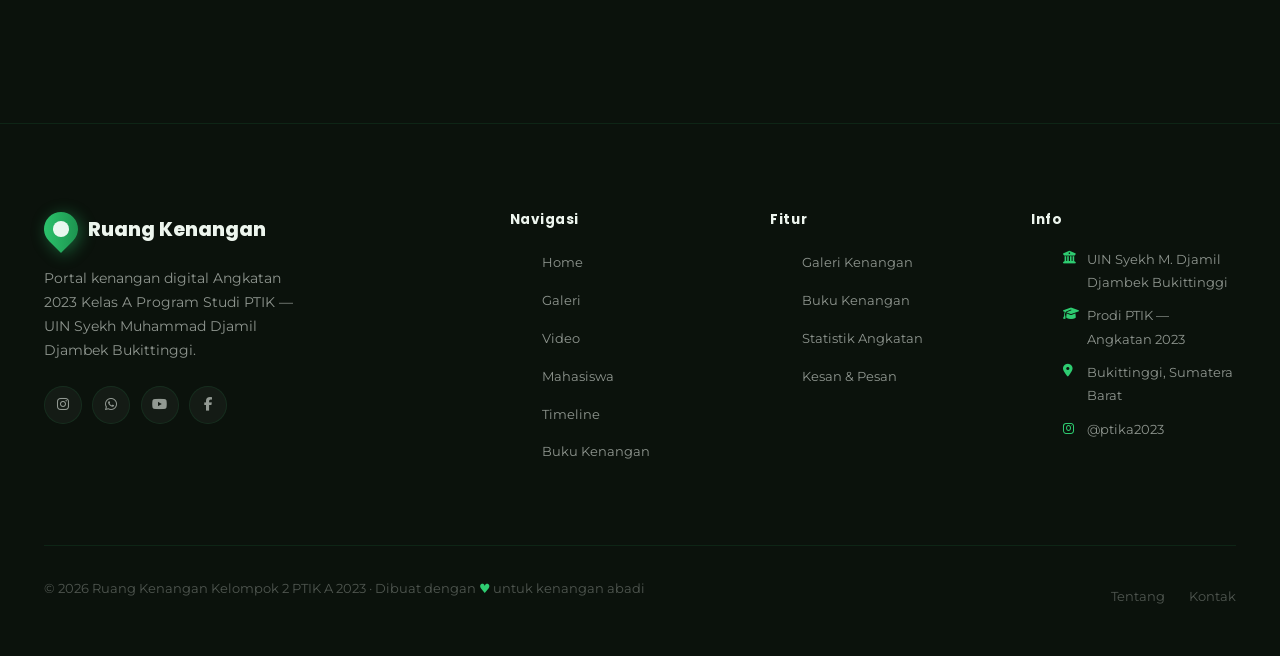
==== commit c0bcd497: "push" ====
--- a/index.html
+++ b/index.html
@@ -10,11 +10,11 @@
     href="https://fonts.googleapis.com/css2?family=Poppins:wght@300;400;500;600;700;800;900&family=Montserrat:wght@300;400;500;600;700;800&display=swap"
     rel="stylesheet" />
   <script>
-  (function(){
-    var t = localStorage.getItem("rk-theme") || "dark";
-    if(t === "light") document.documentElement.setAttribute("data-theme","light");
-  })();
-</script>
+    (function () {
+      var t = localStorage.getItem("rk-theme") || "dark";
+      if (t === "light") document.documentElement.setAttribute("data-theme", "light");
+    })();
+  </script>
   <link rel="stylesheet" href="https://cdnjs.cloudflare.com/ajax/libs/font-awesome/6.5.0/css/all.min.css" />
   <link rel="stylesheet" href="css/style.css" />
   <style>
@@ -116,7 +116,7 @@
         </div>
         <div class="hero-stats">
           <div class="hero-stat">
-            <strong>27</strong>  
+            <strong>27</strong>
             <span>Mahasiswa</span>
           </div>
           <div class="hero-stat-divider"></div>
@@ -377,11 +377,13 @@
         position:absolute;inset:0;display:none;flex-direction:column;
         align-items:center;justify-content:center;text-align:center;
         color:rgba(237,245,238,0.58);padding:2rem;background:#111a12;">
-        <i class="fas fa-exclamation-triangle" style="font-size:3rem;color:#2ecc71;margin-bottom:1rem;display:block;"></i>
+        <i class="fas fa-exclamation-triangle"
+          style="font-size:3rem;color:#2ecc71;margin-bottom:1rem;display:block;"></i>
         <p>Video tidak dapat dimuat. Pastikan file ada di folder <code>assets/</code>.</p>
       </div>
     </div>
-    <div id="videoTitleHome" style="font-family:'Poppins',sans-serif;font-size:1.2rem;font-weight:700;color:#edf5ee;text-align:center;"></div>
+    <div id="videoTitleHome"
+      style="font-family:'Poppins',sans-serif;font-size:1.2rem;font-weight:700;color:#edf5ee;text-align:center;"></div>
     <div id="videoMetaHome" style="font-size:0.82rem;color:rgba(237,245,238,0.3);text-align:center;"></div>
   </div>
 
@@ -475,7 +477,7 @@
 
   <script>
     /* ── Video modal untuk index.html ── */
-    const vModalHome  = document.getElementById('videoModalHome');
+    const vModalHome = document.getElementById('videoModalHome');
     const vPlayerHome = document.getElementById('videoPlayerHome');
     const vSourceHome = document.getElementById('videoSourceHome');
 
@@ -488,7 +490,7 @@
         document.getElementById('videoFallbackHome').style.display = 'flex';
       };
       document.getElementById('videoTitleHome').textContent = title;
-      document.getElementById('videoMetaHome').textContent  = meta;
+      document.getElementById('videoMetaHome').textContent = meta;
       vModalHome.style.display = 'flex';
       document.body.style.overflow = 'hidden';
     }
@@ -526,7 +528,8 @@
           <div class="timeline-content">
             <div class="timeline-sem">Semester 1</div>
             <h3>🎉 Ospek & Perkenalan</h3>
-            <p>Hari-hari menegangkan ospek, foto bersama di Gedung Maroko, dan perkenalan pertama dengan teman baru dari berbagai penjuru Sumatera.</p>
+            <p>Hari-hari menegangkan ospek, foto bersama di Gedung Maroko, dan perkenalan pertama dengan teman baru dari
+              berbagai penjuru Sumatera.</p>
             <img src="assets/1.jpeg" alt="Ospek Semester 1" class="timeline-img" loading="lazy" />
           </div>
           <div class="timeline-dot">
@@ -544,7 +547,8 @@
           <div class="timeline-content">
             <div class="timeline-sem">Semester 2</div>
             <h3>📚 Adaptasi & Belajar</h3>
-            <p>Mulai terbiasa dengan ritme kuliah, tugas yang menantang, dan kebersamaan yang semakin hangat di dalam kelas.</p>
+            <p>Mulai terbiasa dengan ritme kuliah, tugas yang menantang, dan kebersamaan yang semakin hangat di dalam
+              kelas.</p>
             <img src="assets/sem2.jpeg" alt="Adaptasi Semester 2" class="timeline-img" loading="lazy" />
           </div>
         </div>
@@ -572,7 +576,8 @@
           <div class="timeline-content">
             <div class="timeline-sem">Semester 4</div>
             <h3>😤 Mulai Terasa Berat</h3>
-            <p>Beban akademik semakin berat, deadline menghimpit, tapi saling menguatkan jadi budaya yang membuat kita tetap bertahan.</p>
+            <p>Beban akademik semakin berat, deadline menghimpit, tapi saling menguatkan jadi budaya yang membuat kita
+              tetap bertahan.</p>
             <img src="assets/liburan.jpeg" alt="Semester 4" class="timeline-img" loading="lazy" />
           </div>
         </div>
@@ -582,7 +587,8 @@
           <div class="timeline-content">
             <div class="timeline-sem">Semester 5</div>
             <h3>📸 Kenangan Semakin Indah</h3>
-            <p>Wajah-wajah yang semakin dewasa, momen yang semakin berharga, dan kamera yang selalu siap mengabadikan tiap detiknya.</p>
+            <p>Wajah-wajah yang semakin dewasa, momen yang semakin berharga, dan kamera yang selalu siap mengabadikan
+              tiap detiknya.</p>
             <img src="assets/5.jpeg" alt="Semester 5" class="timeline-img" loading="lazy" />
           </div>
           <div class="timeline-dot">
@@ -600,7 +606,8 @@
           <div class="timeline-content">
             <div class="timeline-sem">Semester 6</div>
             <h3>🏕️ KKN & Perpisahan Manis</h3>
-            <p>Seragam biru KKN, pengabdian ke masyarakat, dan akhirnya malam perpisahan yang penuh tawa sekaligus air mata haru.</p>
+            <p>Seragam biru KKN, pengabdian ke masyarakat, dan akhirnya malam perpisahan yang penuh tawa sekaligus air
+              mata haru.</p>
             <img src="assets/event.jpeg" alt="KKN Semester 6" class="timeline-img" loading="lazy" />
           </div>
         </div>
@@ -626,29 +633,29 @@
       </div>
 
       <div class="awards-grid">
-        <div class="mahasiswa-card" data-pesan="Yang paling aku kangenin adalah ngobrol santai di kantin sambil nunggu kelas. Seru banget itu!">
+        <div class="mahasiswa-card"
+          data-pesan="Yang paling aku kangenin adalah ngobrol santai di kantin sambil nunggu kelas. Seru banget itu!">
           <img src="/assets/13.png" alt="Mahasiswa" class="mahasiswa-avatar" />
           <h4>Salsabila Nazura</h4>
           <span class="nim">NIM 2523037</span>
-          <button class="btn-profile">Lihat Profil</button>
-        </div>
-        <div class="mahasiswa-card" data-pesan="Yang paling aku kangenin adalah ngobrol santai di kantin sambil nunggu kelas. Seru banget itu!">
+        </div>
+        <div class="mahasiswa-card"
+          data-pesan="Yang paling aku kangenin adalah ngobrol santai di kantin sambil nunggu kelas. Seru banget itu!">
           <img src="/assets/14.png" alt="Mahasiswa" class="mahasiswa-avatar" />
           <h4>Muhammad Abdur Rozaq Damanik</h4>
           <span class="nim">NIM 2523019</span>
-          <button class="btn-profile">Lihat Profil</button>
-        </div>
-        <div class="mahasiswa-card" data-pesan="Yang paling aku kangenin adalah ngobrol santai di kantin sambil nunggu kelas. Seru banget itu!">
+        </div>
+        <div class="mahasiswa-card"
+          data-pesan="Yang paling aku kangenin adalah ngobrol santai di kantin sambil nunggu kelas. Seru banget itu!">
           <img src="/assets/24.png" alt="Mahasiswa" class="mahasiswa-avatar" />
           <h4>Arifin Heldian Putra</h4>
           <span class="nim">NIM 2523008</span>
-          <button class="btn-profile">Lihat Profil</button>
-        </div>
-        <div class="mahasiswa-card" data-pesan="Yang paling aku kangenin adalah ngobrol santai di kantin sambil nunggu kelas. Seru banget itu!">
+        </div>
+        <div class="mahasiswa-card"
+          data-pesan="Yang paling aku kangenin adalah ngobrol santai di kantin sambil nunggu kelas. Seru banget itu!">
           <img src="/assets/26.png" alt="Mahasiswa" class="mahasiswa-avatar" />
           <h4>Azka Khalillah Umah</h4>
           <span class="nim">NIM 2523010</span>
-          <button class="btn-profile">Lihat Profil</button>
         </div>
       </div>
 
@@ -704,9 +711,11 @@
 
       <!-- Komentar dari Firebase ditampilkan di sini -->
       <div class="testi-slider" id="testiSlider" data-animate="fade-up">
-        <div class="testi-card featured" style="min-width:280px;display:flex;align-items:center;justify-content:center;">
+        <div class="testi-card featured"
+          style="min-width:280px;display:flex;align-items:center;justify-content:center;">
           <p style="color:var(--text-faint);font-size:0.88rem;text-align:center;">
-            <i class="fas fa-spinner fa-spin" style="color:var(--green);display:block;font-size:1.5rem;margin-bottom:0.8rem;"></i>
+            <i class="fas fa-spinner fa-spin"
+              style="color:var(--green);display:block;font-size:1.5rem;margin-bottom:0.8rem;"></i>
             Memuat pesan...
           </p>
         </div>
@@ -757,12 +766,17 @@
             </div>
             <span>Ruang Kenangan</span>
           </a>
-          <p>Portal kenangan digital Angkatan 2023 Kelas A Program Studi PTIK — UIN Syekh Muhammad Djamil Djambek Bukittinggi.</p>
+          <p>Portal kenangan digital Angkatan 2023 Kelas A Program Studi PTIK — UIN Syekh Muhammad Djamil Djambek
+            Bukittinggi.</p>
           <div class="social-links">
-            <a href="https://www.instagram.com/ptik23a" class="social-link" aria-label="Instagram"><i class="fab fa-instagram"></i></a>
-            <a href="https://wa.me/628887301230" class="social-link" aria-label="WhatsApp"><i class="fab fa-whatsapp"></i></a>
-            <a href="https://www.youtube.com/@ptik23a" class="social-link" aria-label="YouTube"><i class="fab fa-youtube"></i></a>
-            <a href="https://www.facebook.com/ptik23a" class="social-link" aria-label="Facebook"><i class="fab fa-facebook-f"></i></a>
+            <a href="https://www.instagram.com/ptik23a" class="social-link" aria-label="Instagram"><i
+                class="fab fa-instagram"></i></a>
+            <a href="https://wa.me/628887301230" class="social-link" aria-label="WhatsApp"><i
+                class="fab fa-whatsapp"></i></a>
+            <a href="https://www.youtube.com/@ptik23a" class="social-link" aria-label="YouTube"><i
+                class="fab fa-youtube"></i></a>
+            <a href="https://www.facebook.com/ptik23a" class="social-link" aria-label="Facebook"><i
+                class="fab fa-facebook-f"></i></a>
           </div>
         </div>
 
@@ -800,7 +814,8 @@
       </div>
 
       <div class="footer-bottom">
-        <p>© 2026 Ruang Kenangan Kelompok 2 PTIK A 2023 · Dibuat dengan <span class="footer-heart">♥</span> untuk kenangan abadi</p>
+        <p>© 2026 Ruang Kenangan Kelompok 2 PTIK A 2023 · Dibuat dengan <span class="footer-heart">♥</span> untuk
+          kenangan abadi</p>
         <div class="footer-legal">
           <a href="#">Tentang</a>
           <a href="#">Kontak</a>
--- a/css/style.css
+++ b/css/style.css
@@ -219,13 +219,18 @@
   z-index: 1000;
   height: var(--nav-h);
   transition: var(--transition);
+  /* Reset semua Bootstrap navbar style */
+  padding: 0 !important;
+  background: transparent !important;
+  border: none !important;
+  border-radius: 0 !important;
 }
 
 .navbar.scrolled {
-  background: rgba(7,13,8,0.9);
+  background: rgba(7,13,8,0.9) !important;
   backdrop-filter: blur(28px);
   -webkit-backdrop-filter: blur(28px);
-  border-bottom: 1px solid var(--border);
+  border-bottom: 1px solid var(--border) !important;
 }
 
 .nav-container {
@@ -272,12 +277,23 @@
   transform: rotate(45deg);
 }
 
+/* ─── NAV LINKS — Desktop ─── */
 .nav-links {
-  display: flex;
+  display: flex !important;
   align-items: center;
   gap: 0.2rem;
   flex: 1;
   justify-content: center;
+  /* Reset Bootstrap */
+  flex-direction: row !important;
+  position: static !important;
+  background: transparent !important;
+  border: none !important;
+  padding: 0 !important;
+  margin: 0 !important;
+  transform: none !important;
+  visibility: visible !important;
+  pointer-events: all !important;
 }
 
 .nav-link {
@@ -288,6 +304,7 @@
   padding: 0.4rem 0.75rem;
   border-radius: var(--radius-s);
   position: relative;
+  white-space: nowrap;
 }
 
 .nav-link:hover { color: var(--green); }
@@ -1879,36 +1896,80 @@
   .buku-grid { grid-template-columns: repeat(2, 1fr); }
 }
 
+/* ═══════════════════════════════════════
+   MOBILE NAVBAR FIX — Override Bootstrap
+   ═══════════════════════════════════════ */
 @media (max-width: 768px) {
-  .hamburger { display: flex; }
-
+
+  /* Tampilkan hamburger */
+  .hamburger {
+    display: flex !important;
+  }
+
+  /* Nav links — tersembunyi di atas viewport */
   .nav-links {
-    position: fixed;
-    top: var(--nav-h); left: 0; right: 0;
-    background: rgba(7,13,8,0.97);
-    backdrop-filter: blur(24px);
-    -webkit-backdrop-filter: blur(24px);
-    border-bottom: 1px solid var(--border);
-    flex-direction: column;
-    align-items: center;
-    gap: 0;
-    padding: 1.5rem 0 2rem;
-    transform: translateY(-110%);
-    transition: transform 0.38s ease;
-    z-index: 999;
+    display: flex !important;
+    position: fixed !important;
+    top: var(--nav-h) !important;
+    left: 0 !important;
+    right: 0 !important;
+    width: 100% !important;
+    flex-direction: column !important;
+    align-items: center !important;
+    justify-content: flex-start !important;
+    gap: 0 !important;
+    padding: 1.5rem 0 2rem !important;
+    margin: 0 !important;
+    background: rgba(7,13,8,0.97) !important;
+    backdrop-filter: blur(24px) !important;
+    -webkit-backdrop-filter: blur(24px) !important;
+    border-bottom: 1px solid var(--border) !important;
+    z-index: 999 !important;
+    /* Sembunyikan dengan transform — lebih smooth dari display:none */
+    transform: translateY(-110%) !important;
+    transition: transform 0.38s cubic-bezier(0.4,0,0.2,1) !important;
+    visibility: hidden !important;
+    pointer-events: none !important;
+    /* Hapus flex:1 dari desktop */
+    flex: none !important;
   }
 
-  .nav-links.open { transform: translateY(0); }
-
+  /* Saat menu dibuka */
+  .nav-links.open {
+    transform: translateY(0) !important;
+    visibility: visible !important;
+    pointer-events: all !important;
+  }
+
+  /* Style tiap link di mobile */
   .nav-link {
-    display: block;
-    padding: 0.9rem 2rem;
-    font-size: 1rem;
-    width: 100%;
-    text-align: center;
-    border-radius: 0;
+    display: block !important;
+    width: 100% !important;
+    padding: 0.9rem 2rem !important;
+    font-size: 1rem !important;
+    text-align: center !important;
+    border-radius: 0 !important;
+    color: var(--text-dim) !important;
   }
 
+  .nav-link:hover,
+  .nav-link.active-nav {
+    color: var(--green) !important;
+    background: rgba(46,204,113,0.06) !important;
+  }
+
+  /* Dot indicator tidak perlu di mobile */
+  .nav-link.active-nav::after {
+    display: none !important;
+  }
+
+  /* Sembunyikan search & music di mobile supaya tidak sesak */
+  .nav-search-btn,
+  .nav-music-btn {
+    display: none !important;
+  }
+
+  /* Layout lainnya */
   .hero-container { grid-template-columns: 1fr; }
   .hero-visual { display: none; }
   .hero-title { font-size: clamp(2.5rem, 10vw, 3.5rem); }
@@ -1977,12 +2038,22 @@
 [data-theme="light"] body { background: var(--bg); }
 
 [data-theme="light"] .navbar {
-  background: rgba(244, 247, 244, 0.9);
-  border-bottom: 1px solid var(--border);
+  background: rgba(244, 247, 244, 0.9) !important;
+  border-bottom: 1px solid var(--border) !important;
 }
 
 [data-theme="light"] .navbar.scrolled {
-  background: rgba(237, 242, 237, 0.97);
+  background: rgba(237, 242, 237, 0.97) !important;
+}
+
+[data-theme="light"] .nav-links {
+  background: transparent !important;
+}
+
+[data-theme="light"] @media (max-width: 768px) {
+  .nav-links {
+    background: rgba(237,242,237,0.97) !important;
+  }
 }
 
 [data-theme="light"] .hero {
@@ -2032,6 +2103,11 @@
 
 [data-theme="light"] .awards {
   background: var(--bg-3);
+}
+
+/* Light mode nav links mobile */
+[data-theme="light"] .nav-links {
+  background: transparent !important;
 }
 
 /* ─── THEME TOGGLE BUTTON ─── */
@@ -2427,61 +2503,7 @@
   }
 }
 
-/* ─── FIX: Tombol cetak mahasiswa ─── */
-.mahasiswa-card {
-  display: flex;
-  flex-direction: column;
-}
-
-.mahasiswa-card .mahasiswa-avatar {
-  width: 100%;
-  aspect-ratio: 3/4;
-  object-fit: cover;
-  object-position: top center;
-  flex-shrink: 0;
-}
-
-.mahasiswa-card h4,
-.mahasiswa-card .nim,
-.mahasiswa-card .btn-profile,
-.mahasiswa-card .btn-print-profile {
-  position: static !important;
-  display: block;
-  width: auto;
-  visibility: visible !important;
-  opacity: 1 !important;
-  z-index: auto;
-}
-
-.mahasiswa-card h4 {
-  padding: 0.9rem 0.8rem 0.2rem;
-  font-size: 0.88rem;
-  font-weight: 700;
-  color: var(--text);
-}
-
-.mahasiswa-card .nim {
-  padding: 0 0.8rem 0.8rem;
-  font-size: 0.72rem;
-  color: var(--text-faint);
-}
-
-.mahasiswa-card .btn-profile,
-.mahasiswa-card .btn-print-profile {
-  margin: 0 0.8rem 0.5rem;
-  width: calc(100% - 1.6rem);
-  text-align: center;
-}
-
-.mahasiswa-card .btn-print-profile {
-  display: flex !important;
-  align-items: center;
-  justify-content: center;
-  gap: 6px;
-  margin-bottom: 1rem;
-}
-
-/* ─── FIX FINAL: layout kartu mahasiswa ─── */
+/* ─── FIX: layout kartu mahasiswa ─── */
 .mahasiswa-card {
   display: flex !important;
   flex-direction: column !important;
@@ -2521,10 +2543,21 @@
 
 .mahasiswa-card > .btn-profile {
   margin: 0 0.8rem 0.4rem !important;
-  display: block !important;
+  display: inline-flex !important;
+  align-items: center !important;
+  justify-content: center !important;
+  color: var(--text-dim) !important;
+  background: transparent !important;
+  font-size: 0.78rem !important;
+  font-weight: 600 !important;
+  font-family: var(--font-display) !important;
   visibility: visible !important;
   opacity: 1 !important;
   position: static !important;
+}
+
+.mahasiswa-card > .btn-profile:hover {
+  color: var(--green) !important;
 }
 
 .mahasiswa-card > .btn-print-profile {
@@ -2536,20 +2569,4 @@
   visibility: visible !important;
   opacity: 1 !important;
   position: static !important;
-}
-
-/* ─── FIX: teks Lihat Profil hilang ─── */
-.mahasiswa-card > .btn-profile {
-  display: inline-flex !important;
-  align-items: center !important;
-  justify-content: center !important;
-  color: var(--text-dim) !important;
-  background: transparent !important;
-  font-size: 0.78rem !important;
-  font-weight: 600 !important;
-  font-family: var(--font-display) !important;
-}
-
-.mahasiswa-card > .btn-profile:hover {
-  color: var(--green) !important;
 }
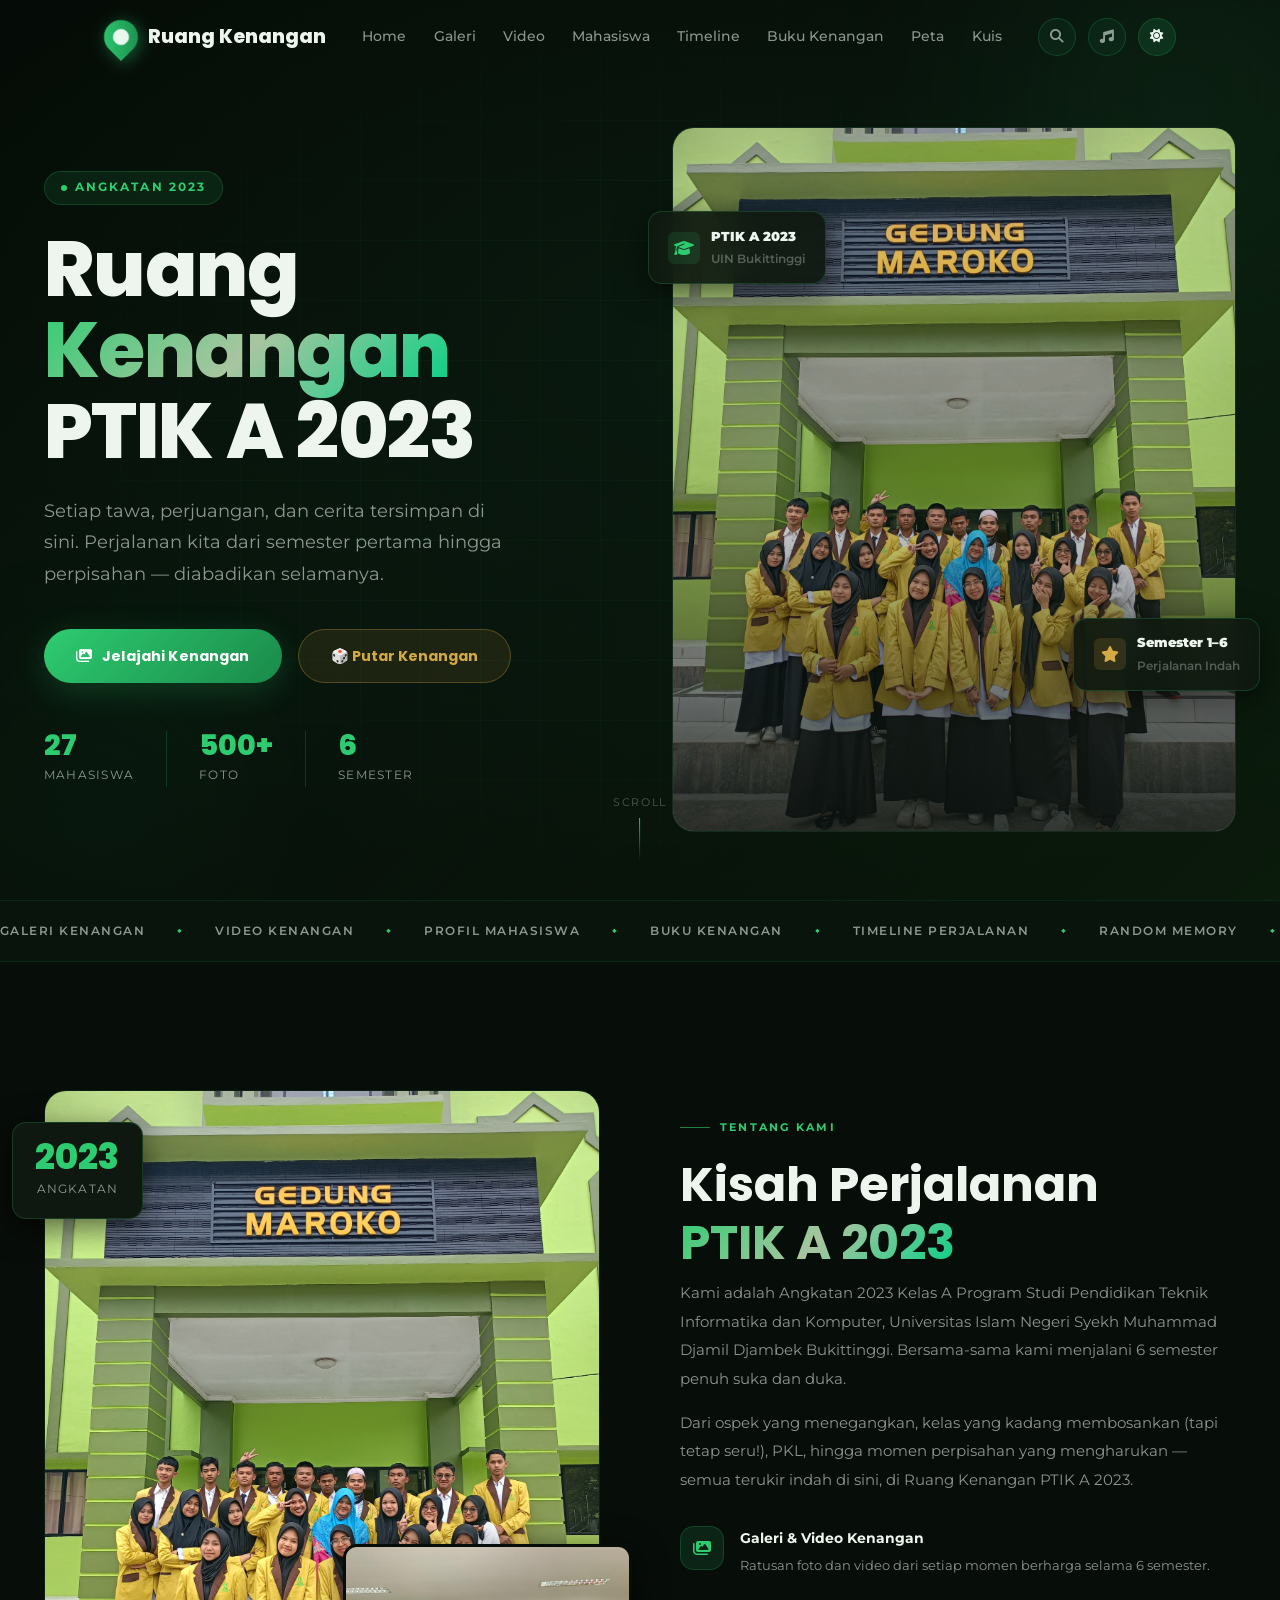
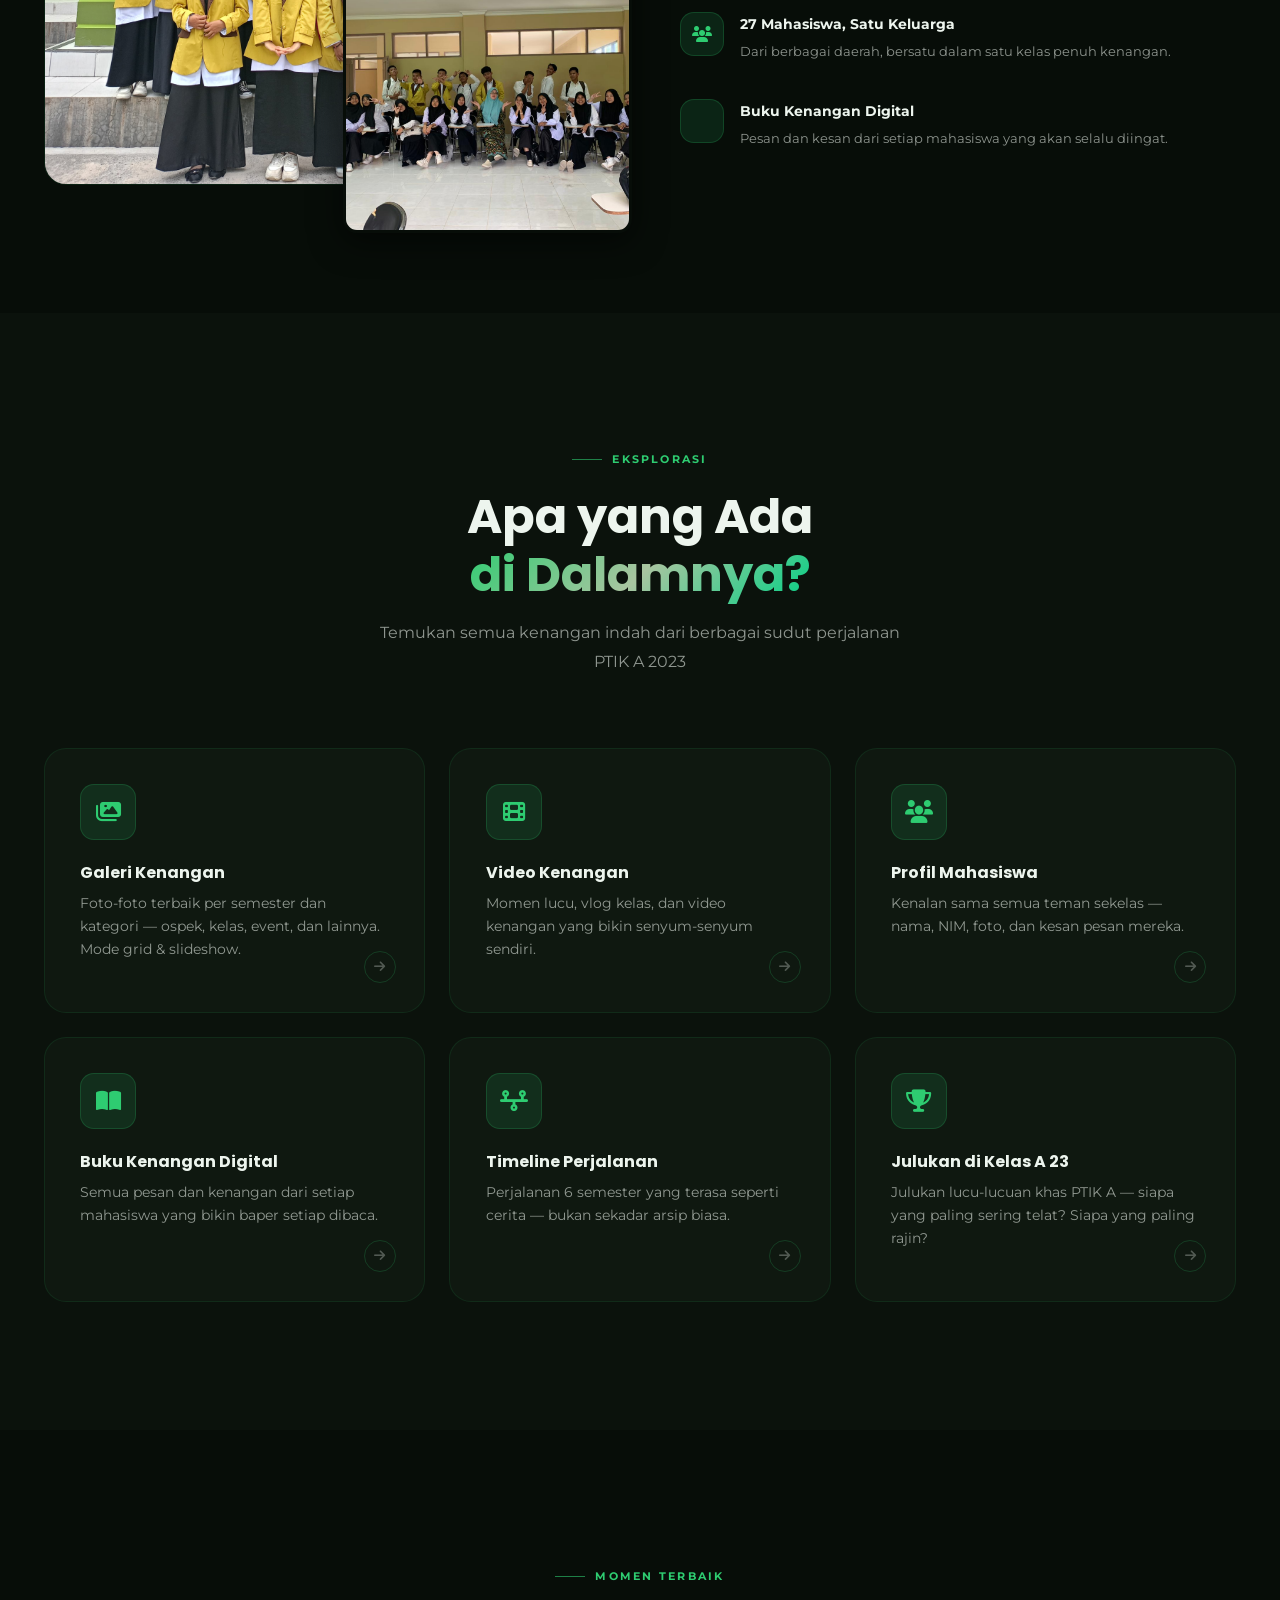
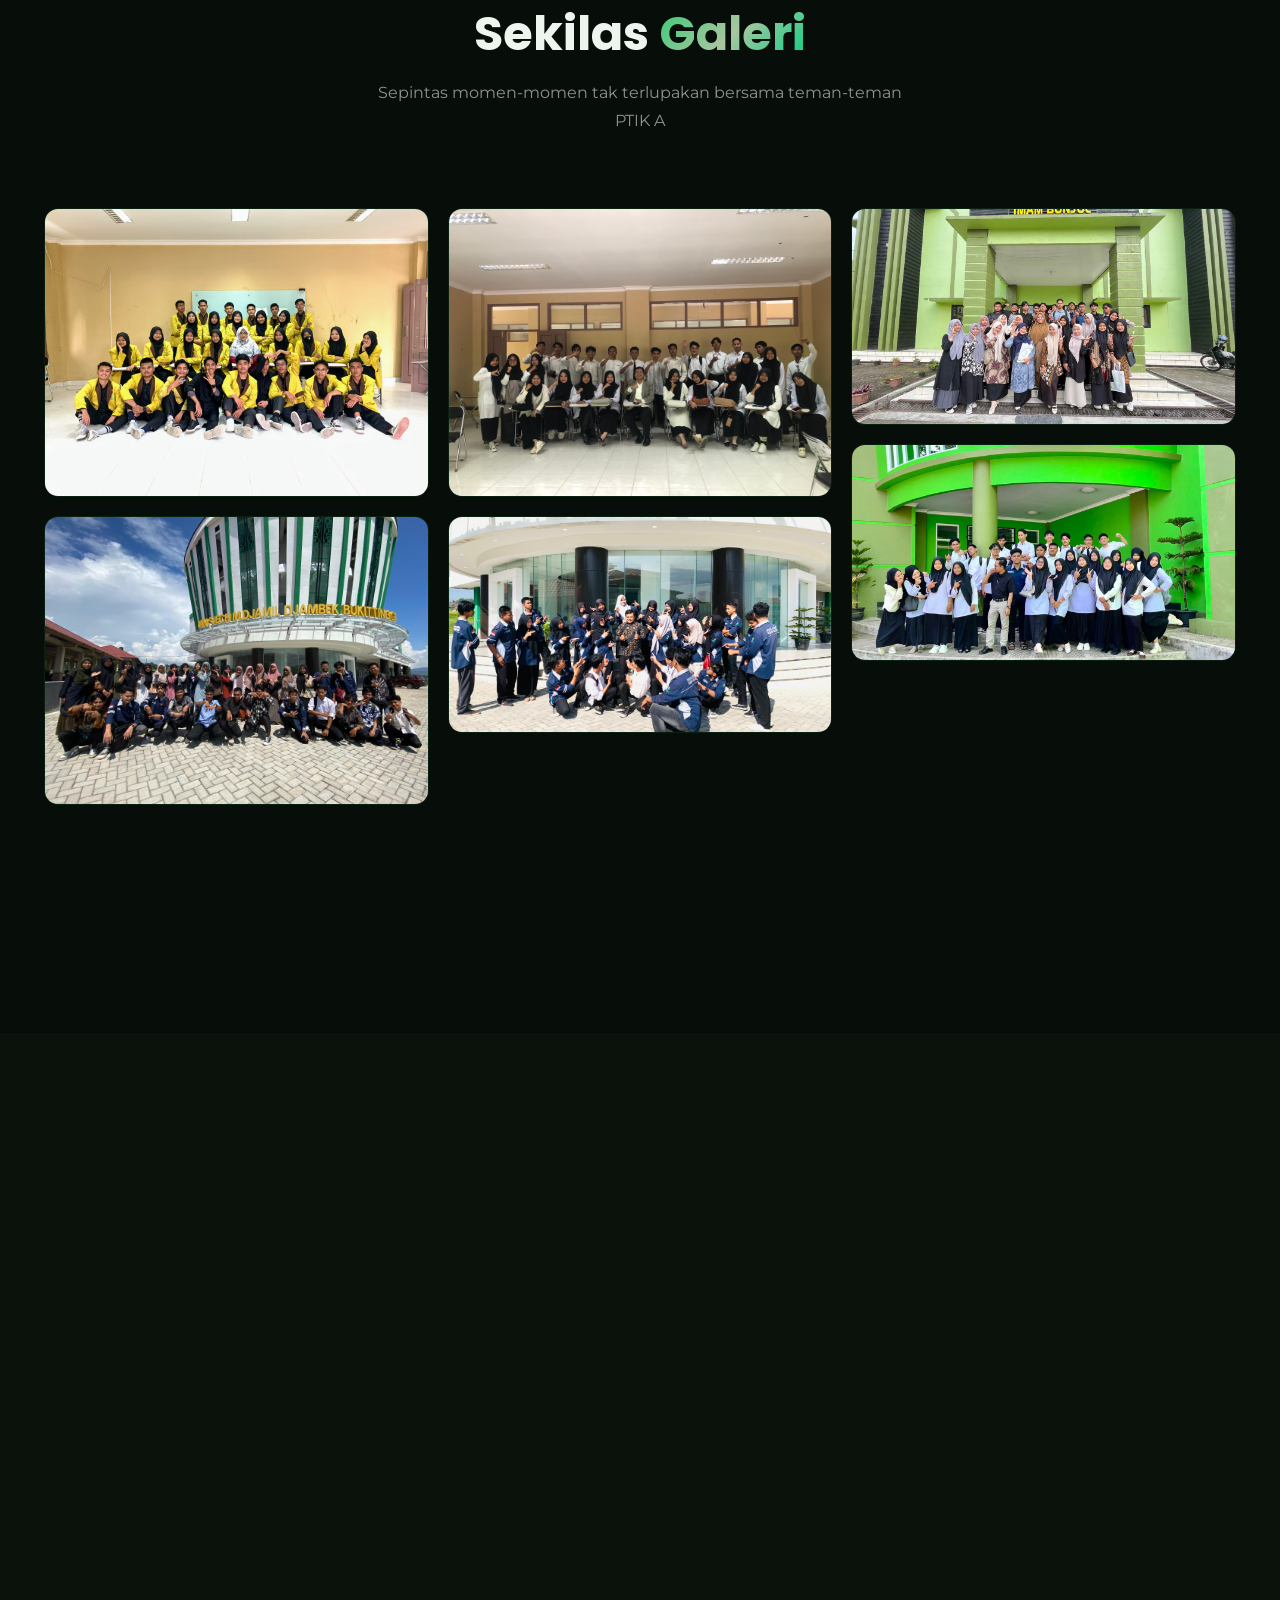
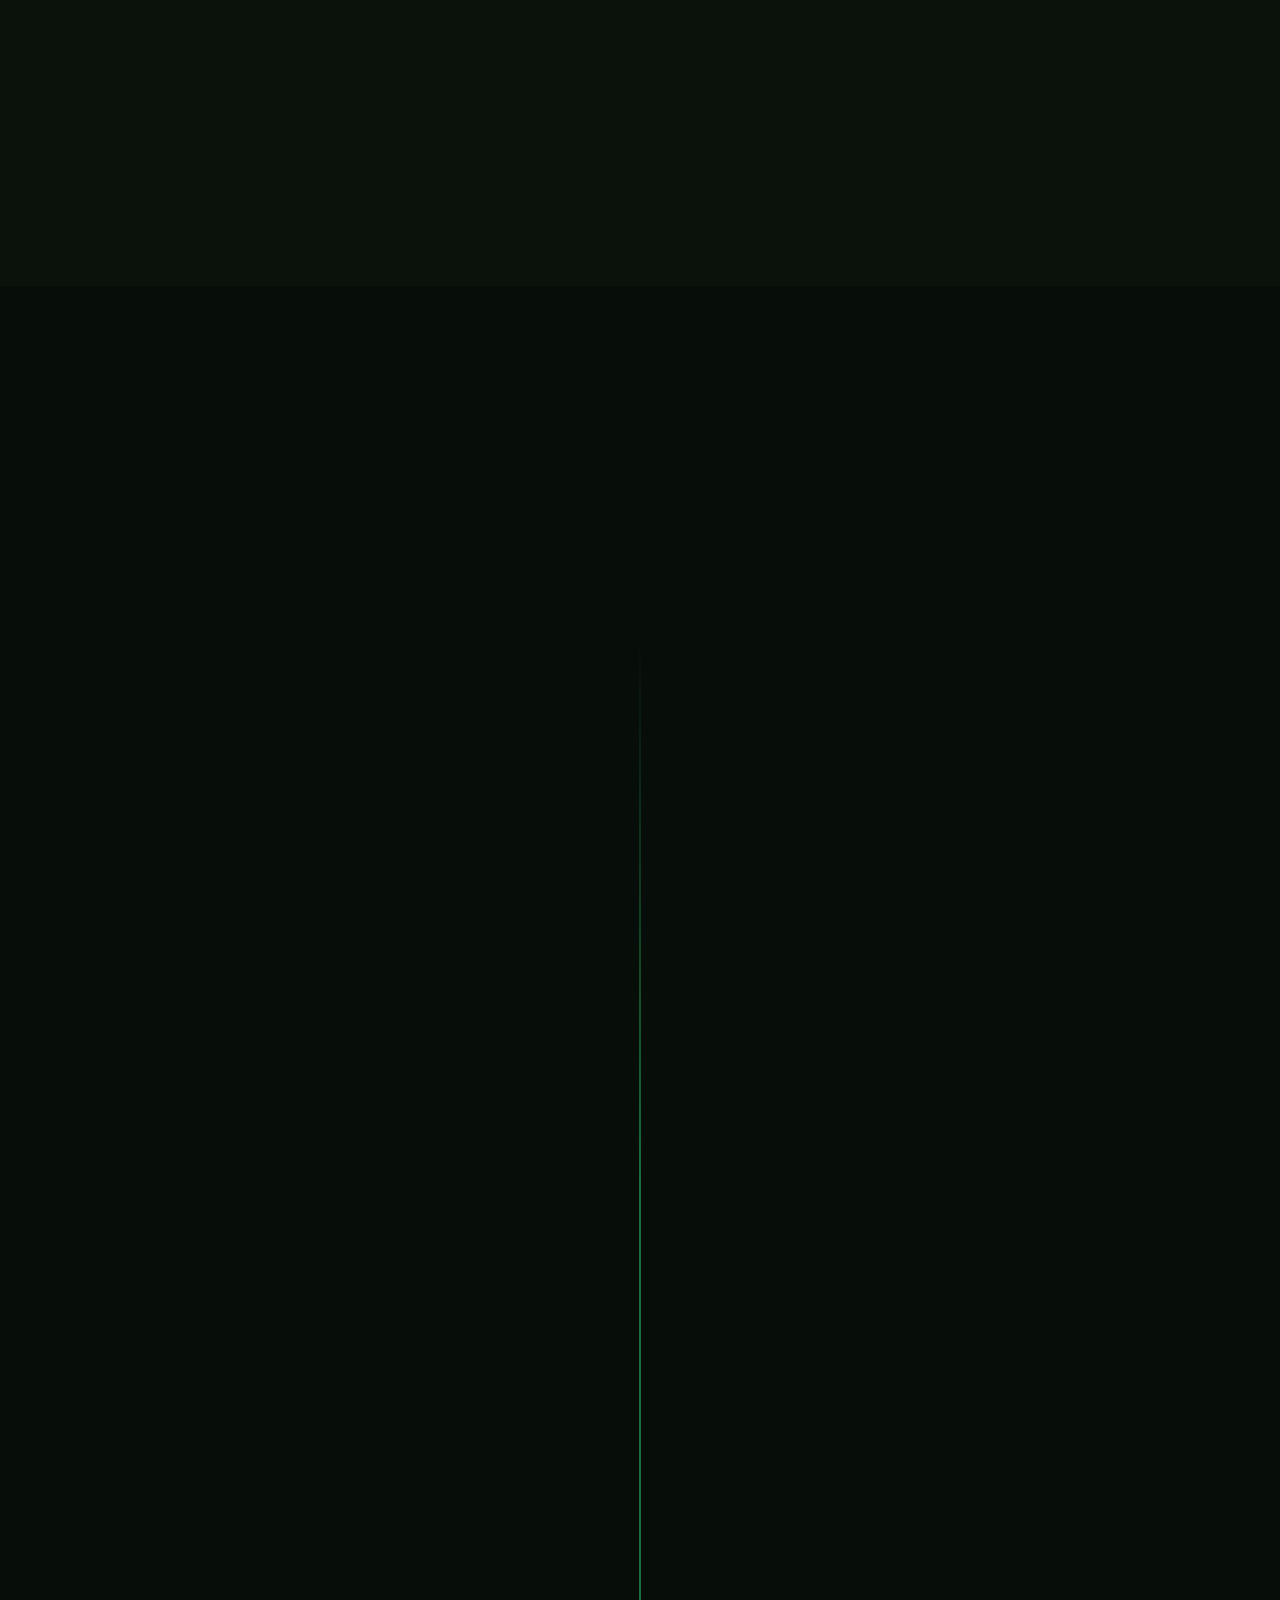
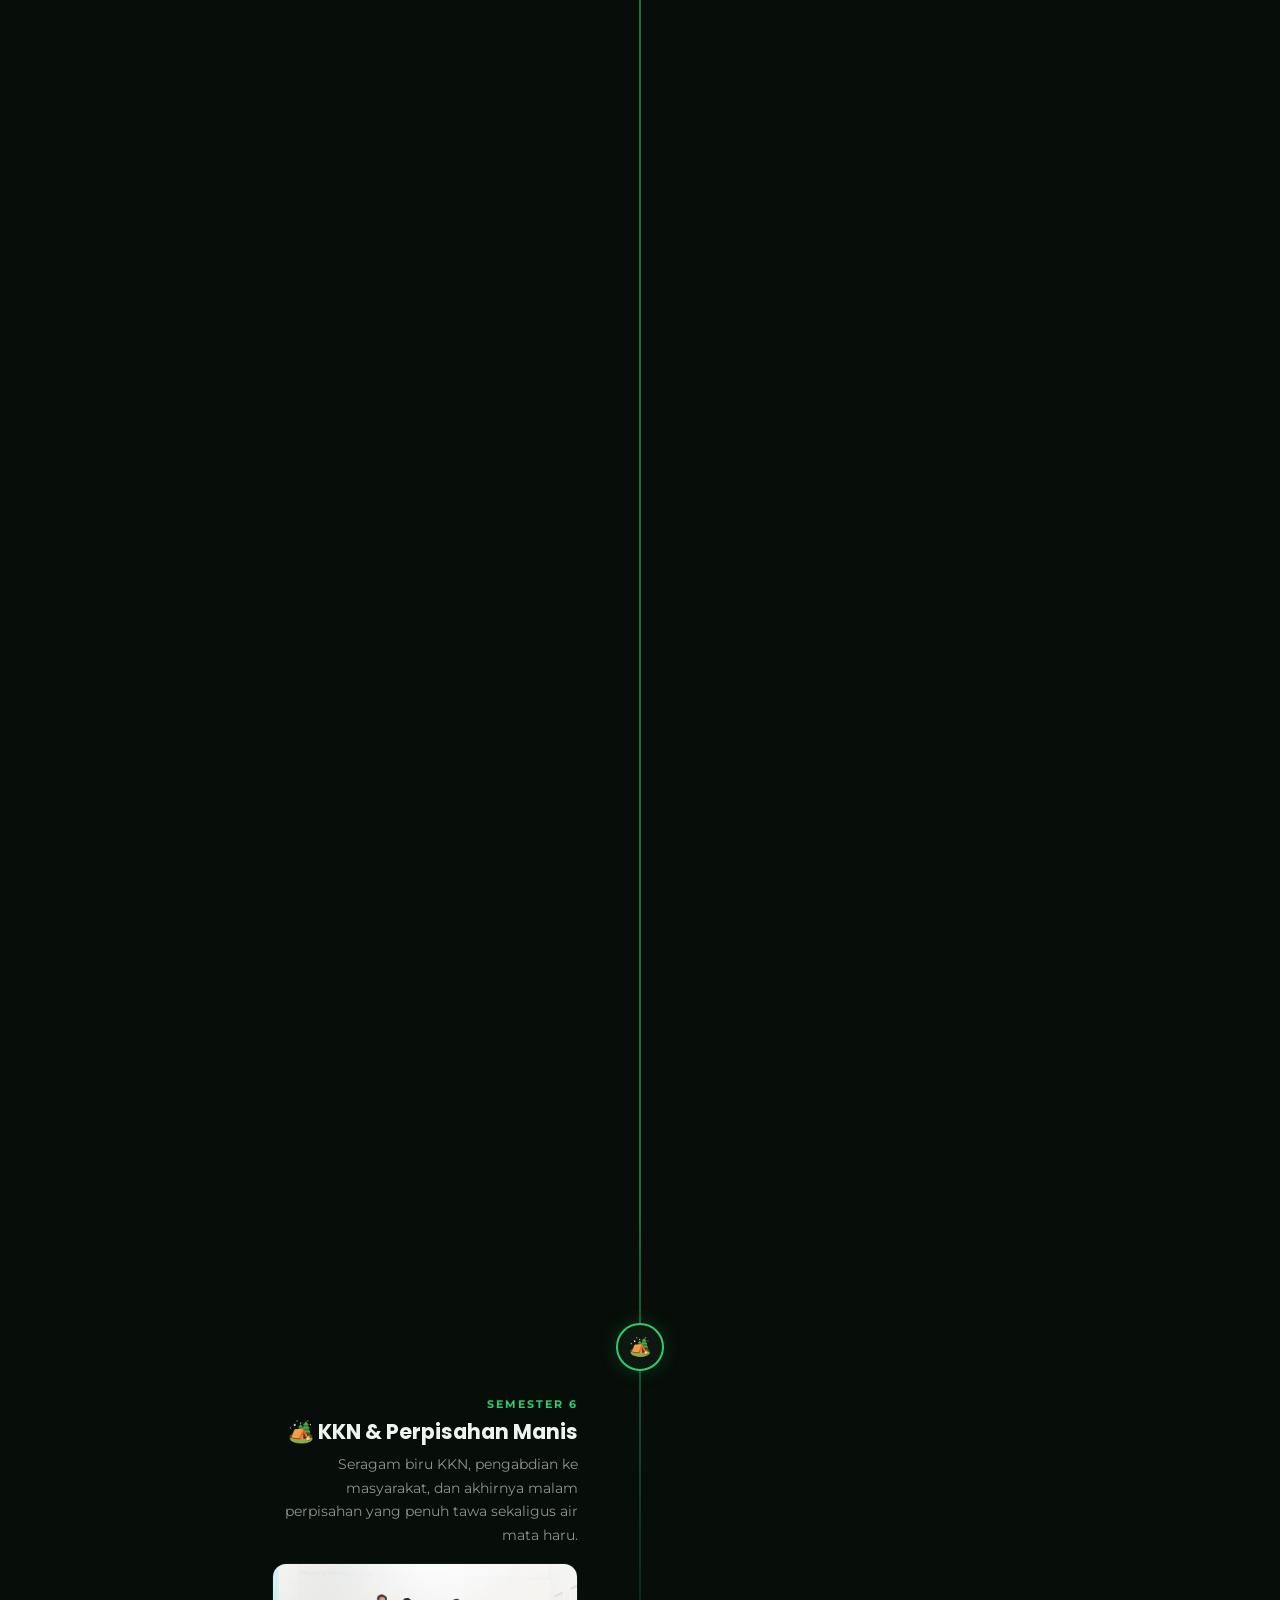
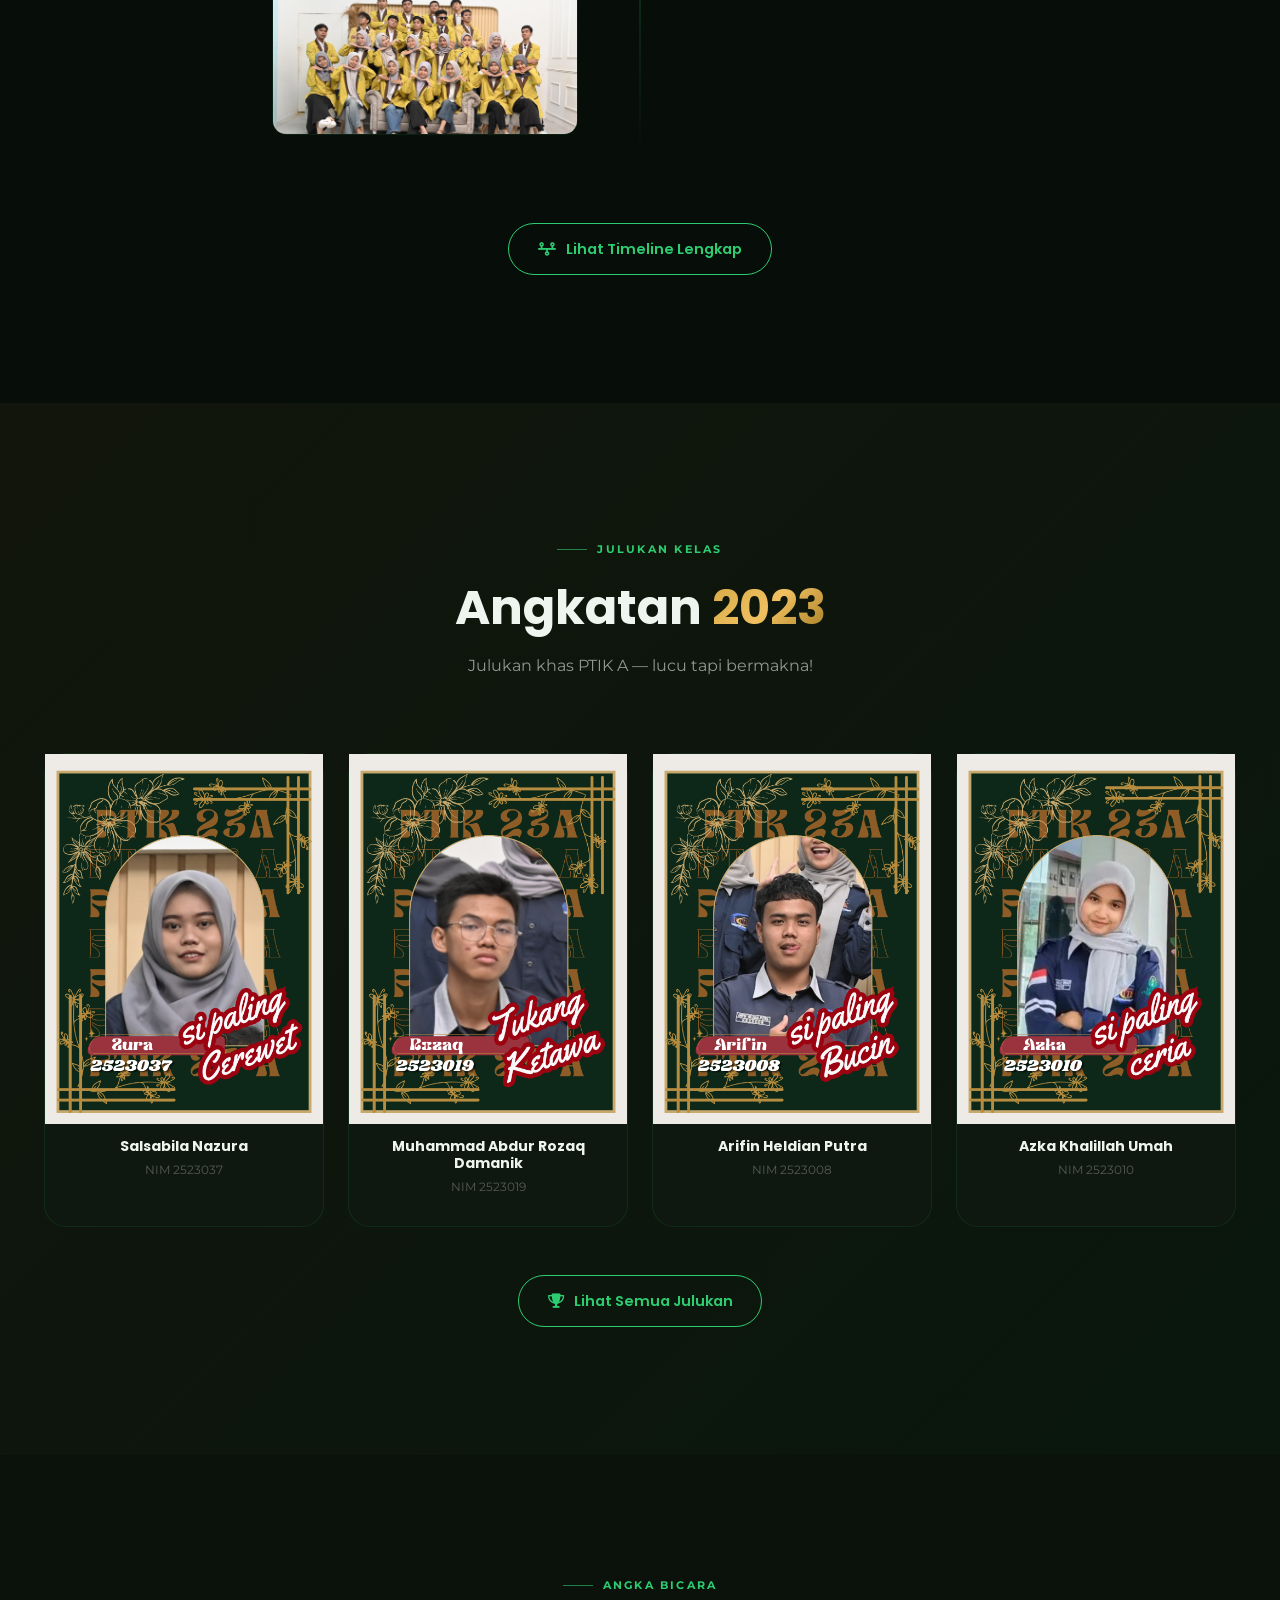
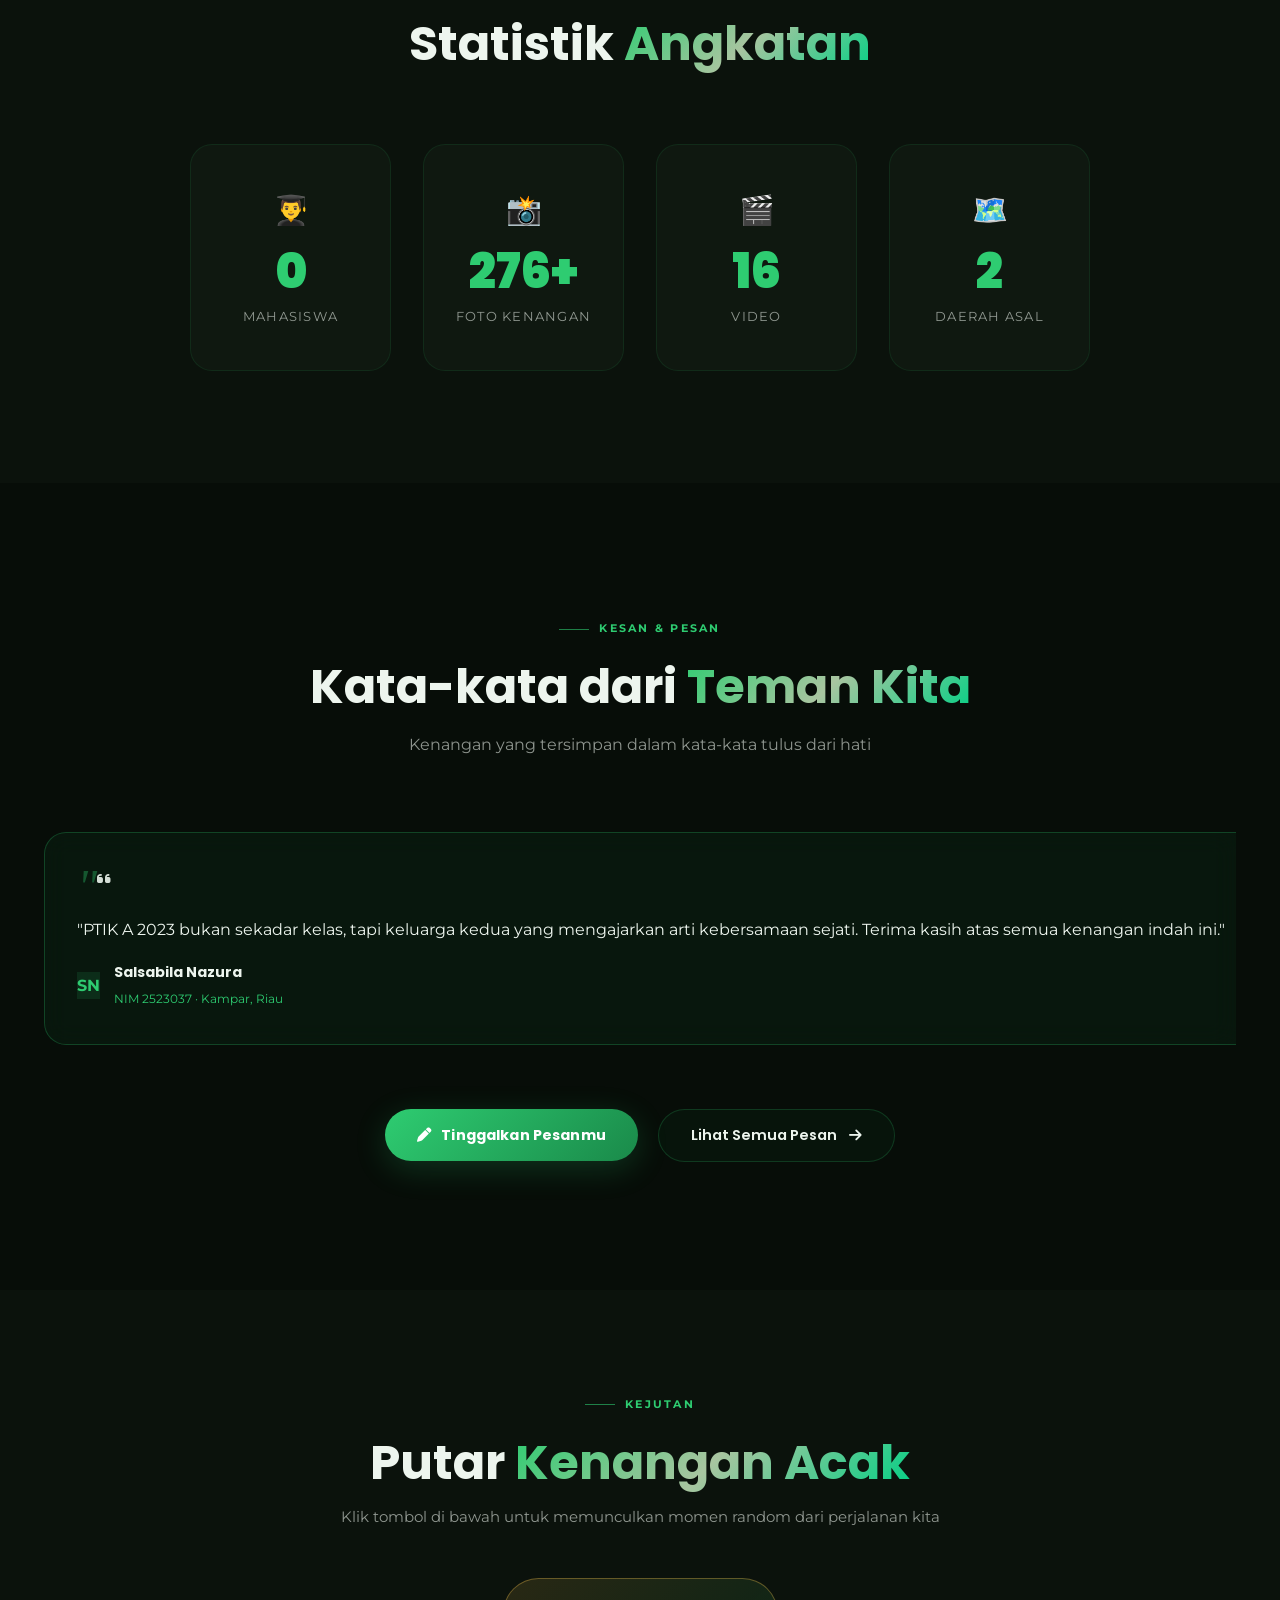
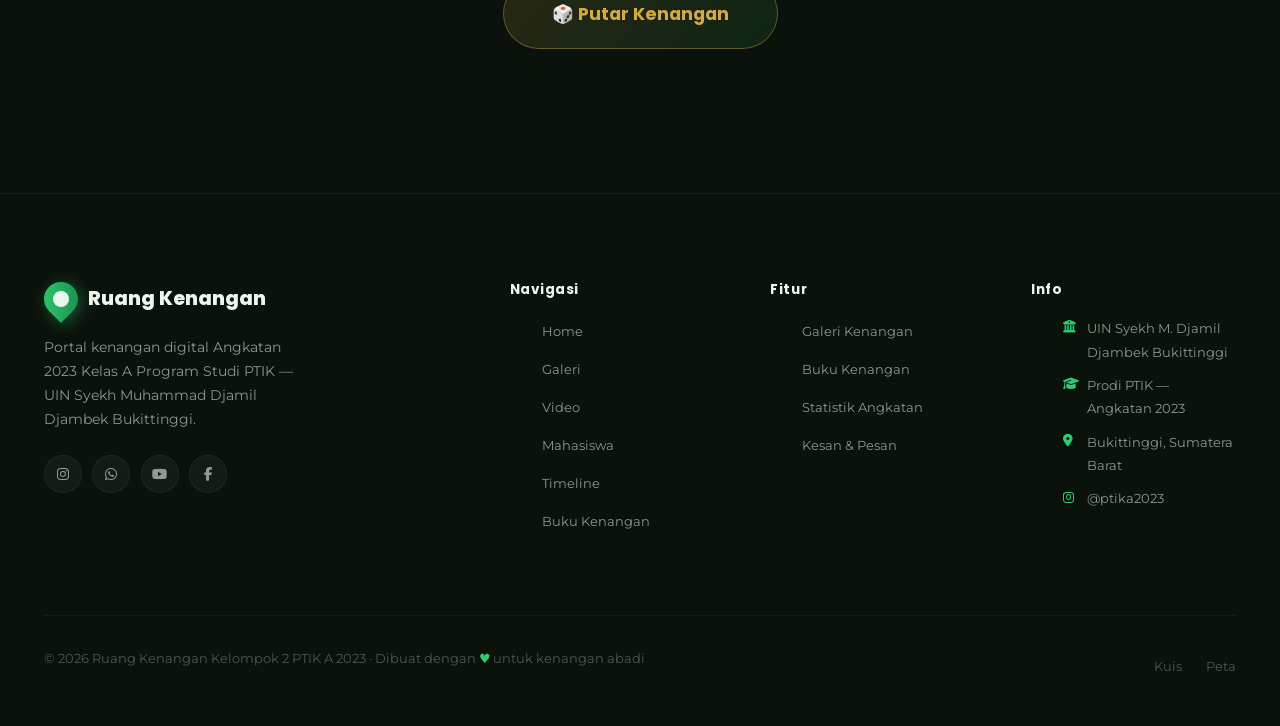
==== commit 854743cf: "update" ====
--- a/index.html
+++ b/index.html
@@ -709,15 +709,62 @@
         <p class="section-sub">Kenangan yang tersimpan dalam kata-kata tulus dari hati</p>
       </div>
 
-      <!-- Komentar dari Firebase ditampilkan di sini -->
+      <!-- Pesan dari teman-teman PTIK A 2023 -->
       <div class="testi-slider" id="testiSlider" data-animate="fade-up">
-        <div class="testi-card featured"
-          style="min-width:280px;display:flex;align-items:center;justify-content:center;">
-          <p style="color:var(--text-faint);font-size:0.88rem;text-align:center;">
-            <i class="fas fa-spinner fa-spin"
-              style="color:var(--green);display:block;font-size:1.5rem;margin-bottom:0.8rem;"></i>
-            Memuat pesan...
-          </p>
+        <div class="testi-card featured">
+          <div class="testi-quote"><i class="fas fa-quote-left"></i></div>
+          <p>"PTIK A 2023 bukan sekadar kelas, tapi keluarga kedua yang mengajarkan arti kebersamaan sejati. Terima kasih atas semua kenangan indah ini."</p>
+          <div class="testi-author">
+            <div class="testi-avatar" style="background:var(--green-soft);color:var(--green);font-weight:700;">SN</div>
+            <div>
+              <strong>Salsabila Nazura</strong>
+              <span>NIM 2523037 · Kampar, Riau</span>
+            </div>
+          </div>
+        </div>
+        <div class="testi-card">
+          <div class="testi-quote"><i class="fas fa-quote-left"></i></div>
+          <p>"Yang paling aku kangenin adalah ngobrol santai di kantin sambil nunggu kelas. Dari Pematangsiantar jauh-jauh ke Bukittinggi, tapi rasanya seperti di rumah sendiri."</p>
+          <div class="testi-author">
+            <div class="testi-avatar" style="background:var(--green-soft);color:var(--green);font-weight:700;">MD</div>
+            <div>
+              <strong>Muhammad Abdur Rozaq Damanik</strong>
+              <span>NIM 2523019 · Pematangsiantar</span>
+            </div>
+          </div>
+        </div>
+        <div class="testi-card">
+          <div class="testi-quote"><i class="fas fa-quote-left"></i></div>
+          <p>"Dari Muara Bungo sampai Bukittinggi demi mengejar ilmu, dan yang kudapat jauh lebih banyak dari sekadar pelajaran — persahabatan seumur hidup."</p>
+          <div class="testi-author">
+            <div class="testi-avatar" style="background:var(--green-soft);color:var(--green);font-weight:700;">AH</div>
+            <div>
+              <strong>Arifin Heldian Putra</strong>
+              <span>NIM 2523008 · Muara Bungo, Jambi</span>
+            </div>
+          </div>
+        </div>
+        <div class="testi-card">
+          <div class="testi-quote"><i class="fas fa-quote-left"></i></div>
+          <p>"Sebagai orang Bukittinggi, aku bangga bisa satu kelas dengan teman-teman dari berbagai pelosok Sumatera. Kalian yang membuat kampus ini terasa spesial."</p>
+          <div class="testi-author">
+            <div class="testi-avatar" style="background:var(--green-soft);color:var(--green);font-weight:700;">AK</div>
+            <div>
+              <strong>Azka Khalillah Umah</strong>
+              <span>NIM 2523010 · Bukittinggi</span>
+            </div>
+          </div>
+        </div>
+        <div class="testi-card">
+          <div class="testi-quote"><i class="fas fa-quote-left"></i></div>
+          <p>"Ilham dari Nias, Rozaq dari Siantar, aku dari Riau — PTIK A adalah Indonesia kecil yang penuh warna. Kenangan ini tidak akan pernah pudar."</p>
+          <div class="testi-author">
+            <div class="testi-avatar" style="background:var(--green-soft);color:var(--green);font-weight:700;">RH</div>
+            <div>
+              <strong>Rani Harianti</strong>
+              <span>NIM 2523036 · Pasaman Barat</span>
+            </div>
+          </div>
         </div>
       </div>
 
@@ -748,12 +795,14 @@
         </button>
       </div>
       <div class="random-display" data-animate="fade-up">
-        <div class="random-img-frame" id="randomFrame">
+        <div class="random-img-frame" id="randomFrame" style="display:none;">
           <img src="" alt="Kenangan Random" id="randomImg" />
         </div>
       </div>
     </div>
   </section>
+
+
 
   <!-- ═══ FOOTER ═══ -->
   <footer class="footer">
@@ -817,8 +866,8 @@
         <p>© 2026 Ruang Kenangan Kelompok 2 PTIK A 2023 · Dibuat dengan <span class="footer-heart">♥</span> untuk
           kenangan abadi</p>
         <div class="footer-legal">
-          <a href="#">Tentang</a>
-          <a href="#">Kontak</a>
+          <a href="pages/kuis.html">Kuis</a>
+          <a href="pages/peta.html">Peta</a>
         </div>
       </div>
     </div>
--- a/css/style.css
+++ b/css/style.css
@@ -2050,8 +2050,8 @@
   background: transparent !important;
 }
 
-[data-theme="light"] @media (max-width: 768px) {
-  .nav-links {
+@media (max-width: 768px) {
+  [data-theme="light"] .nav-links {
     background: rgba(237,242,237,0.97) !important;
   }
 }
